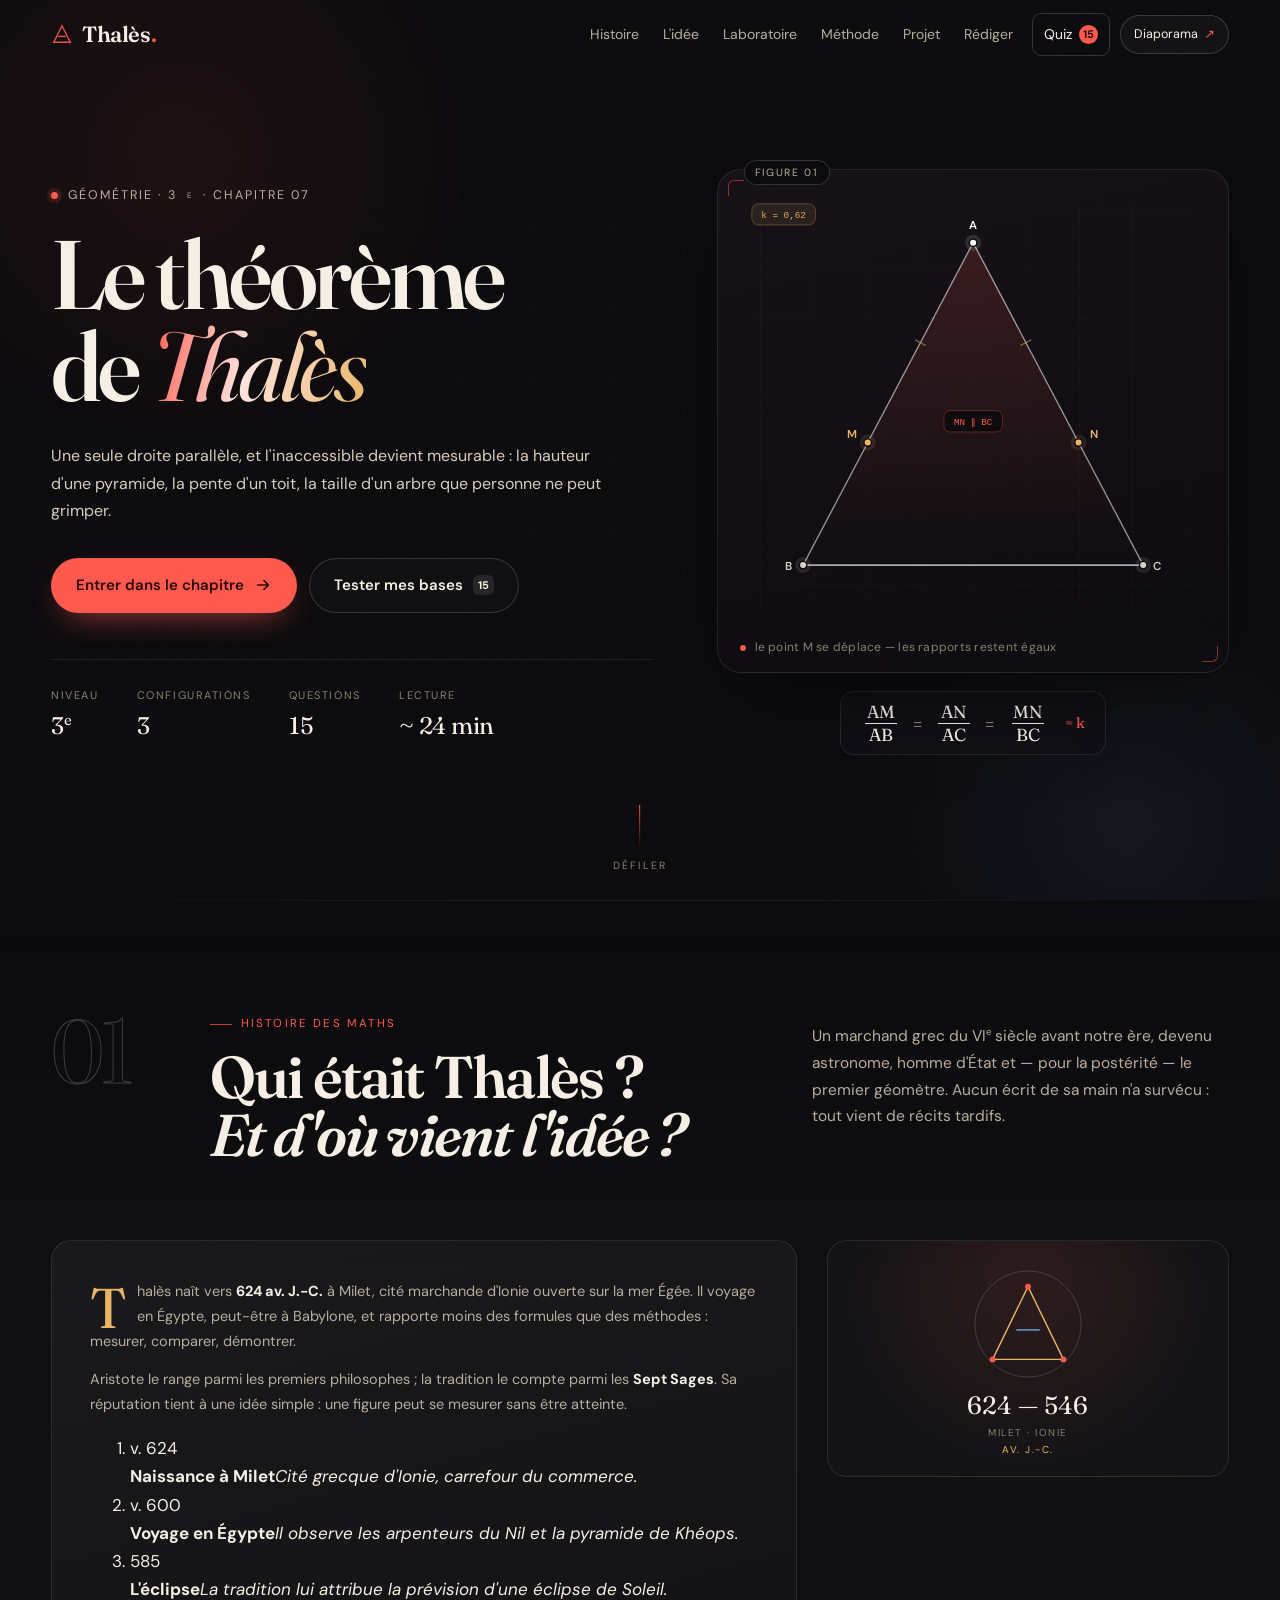
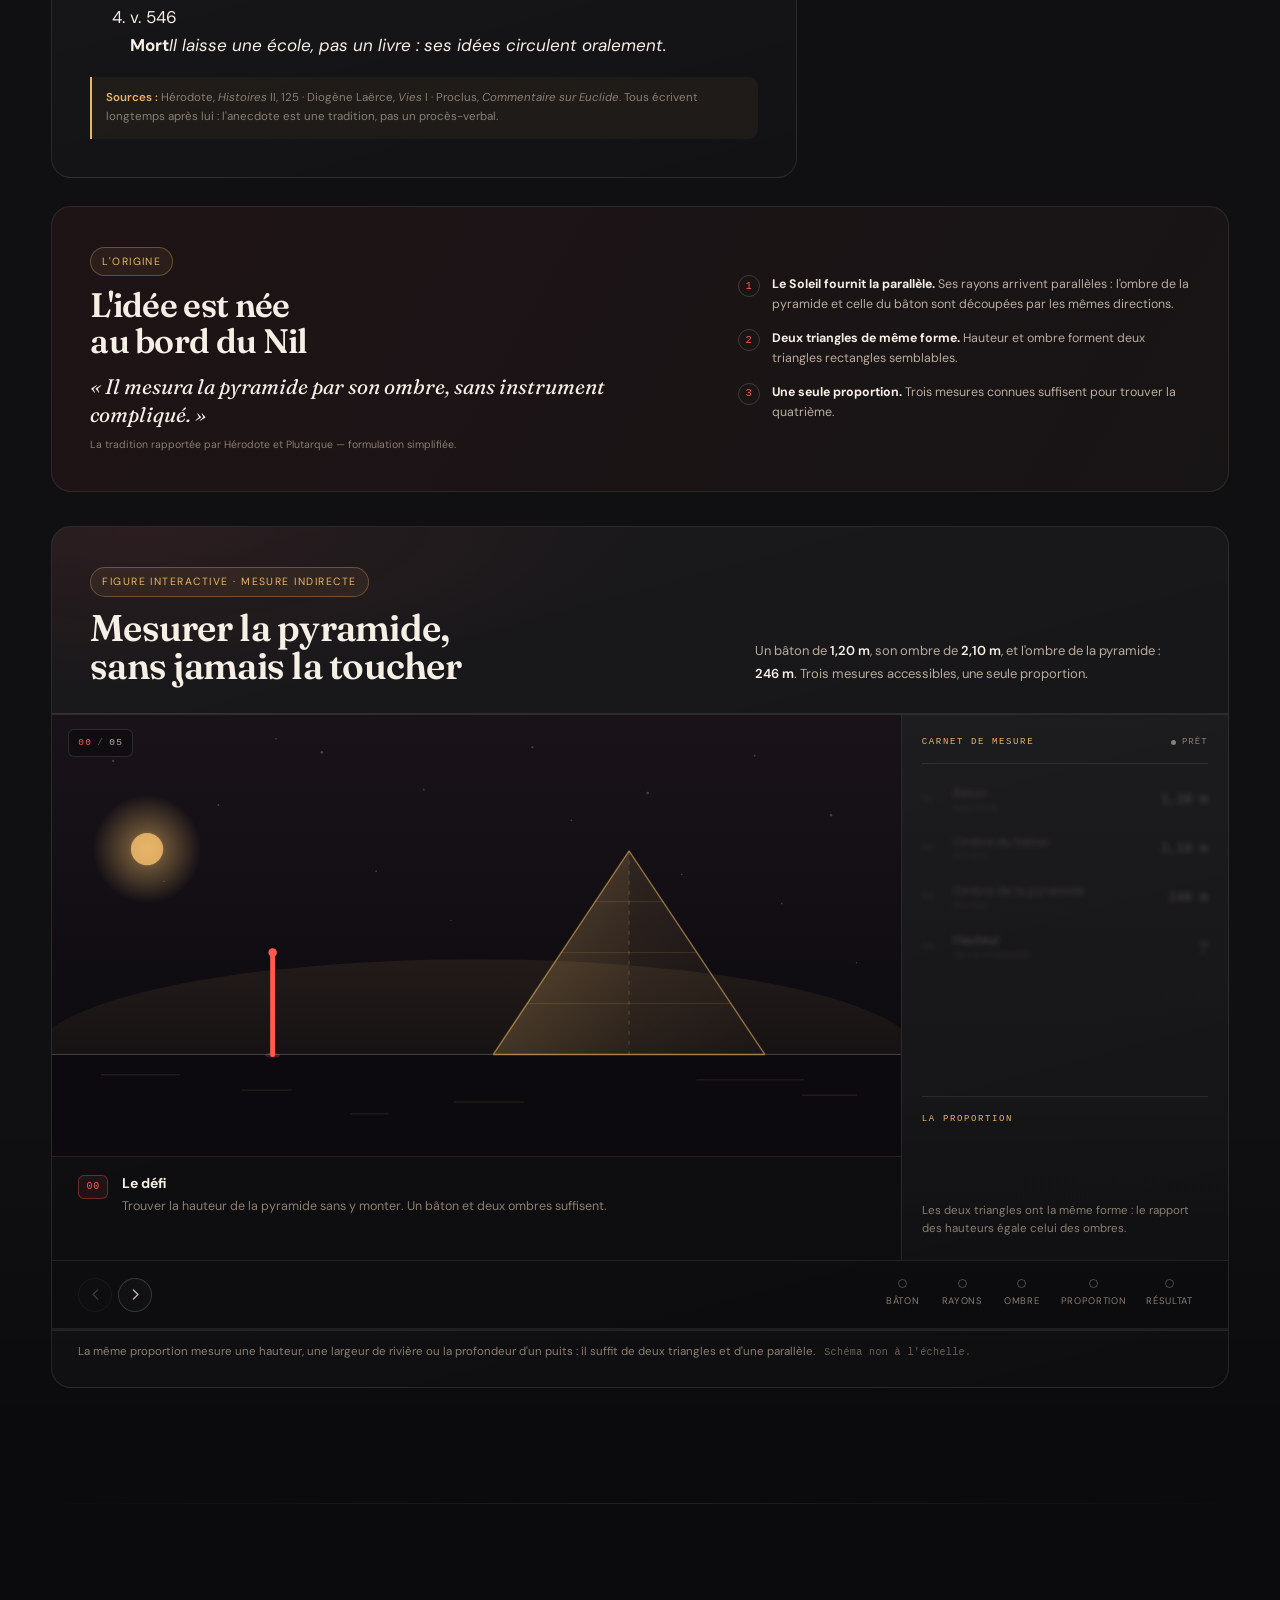
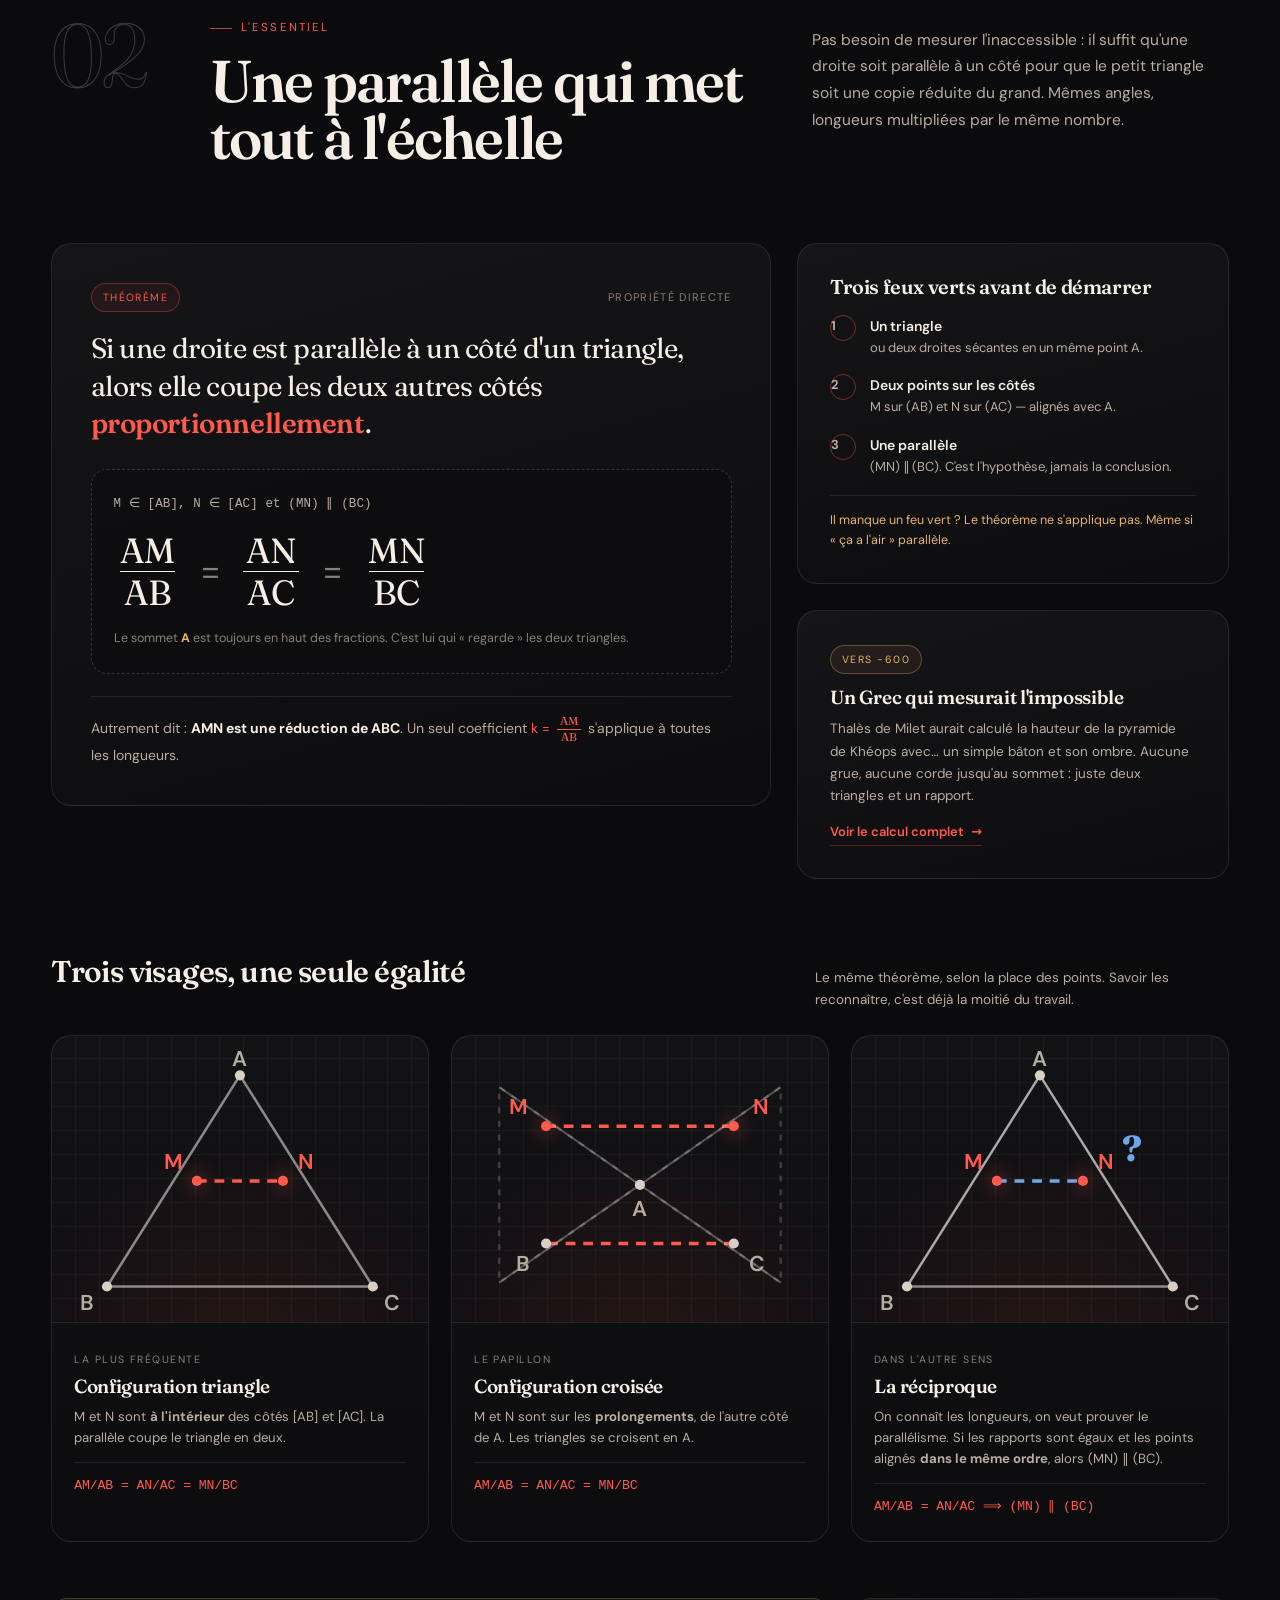
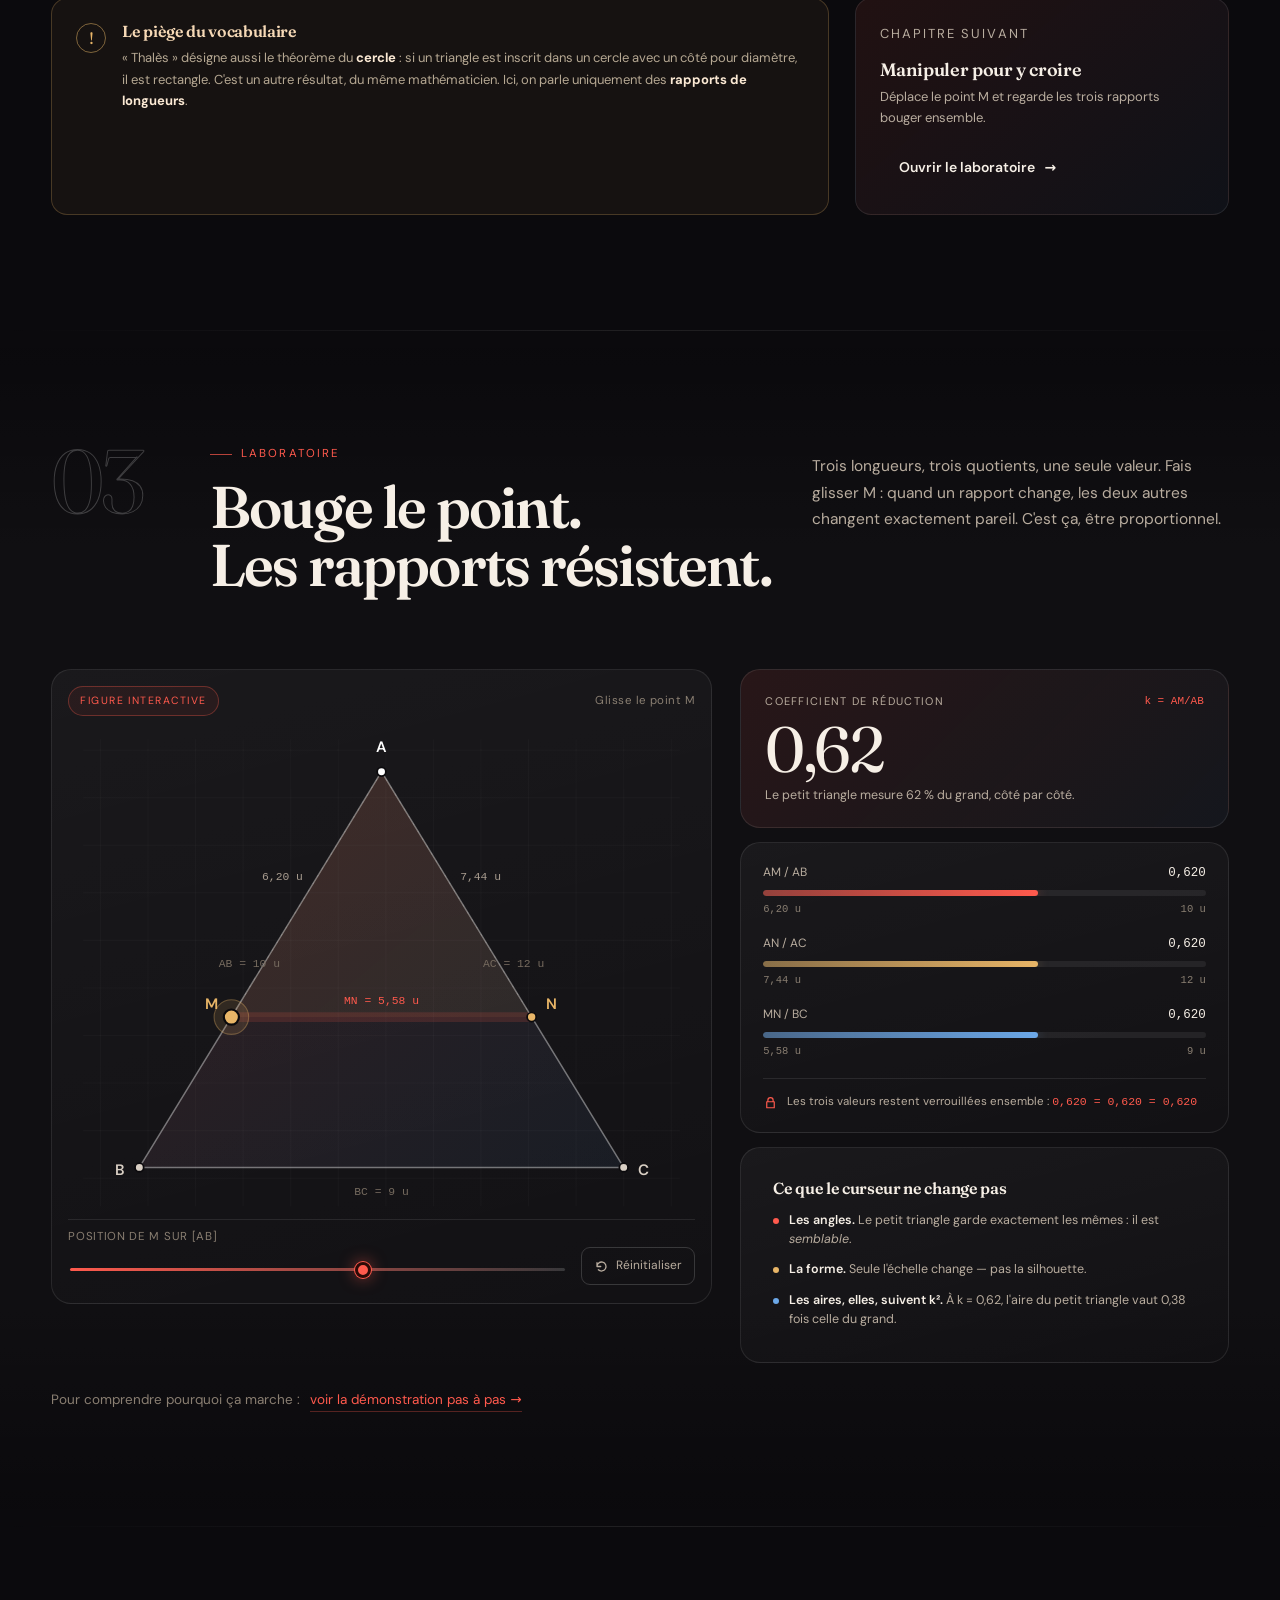
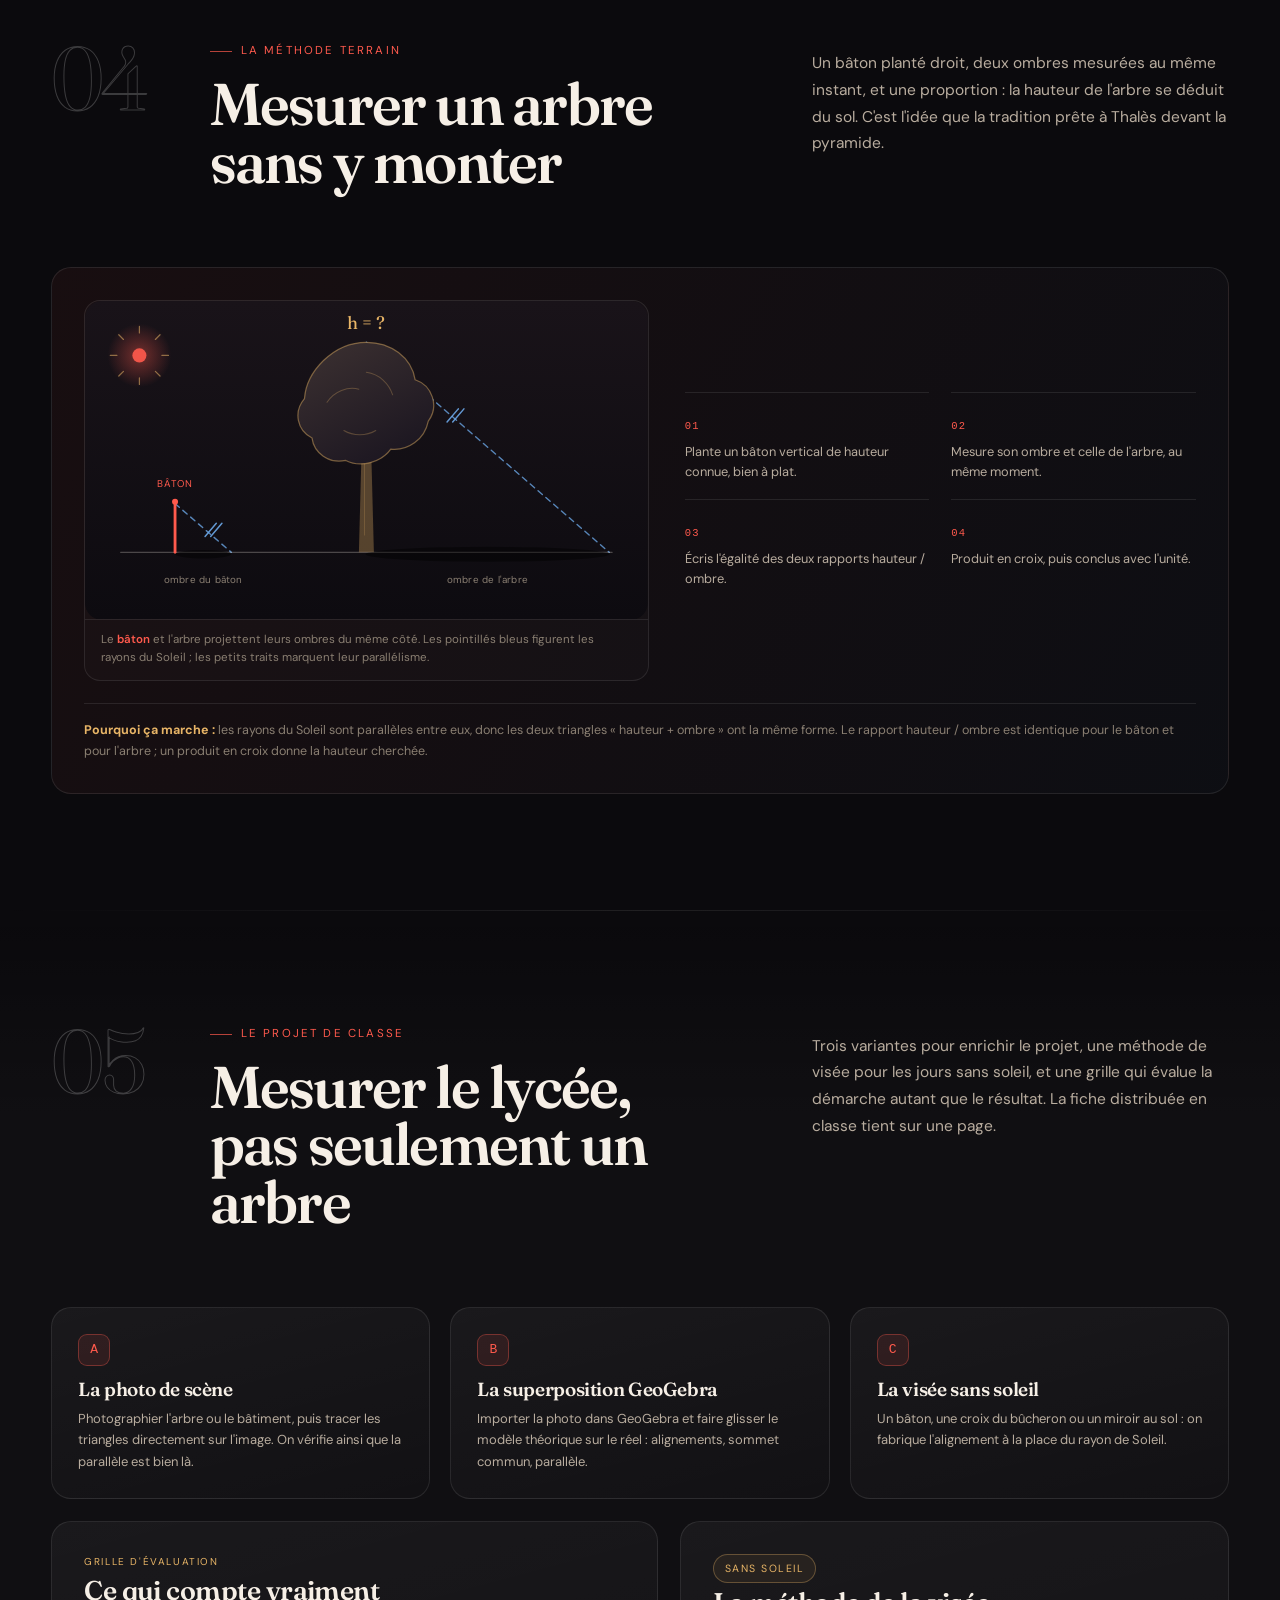
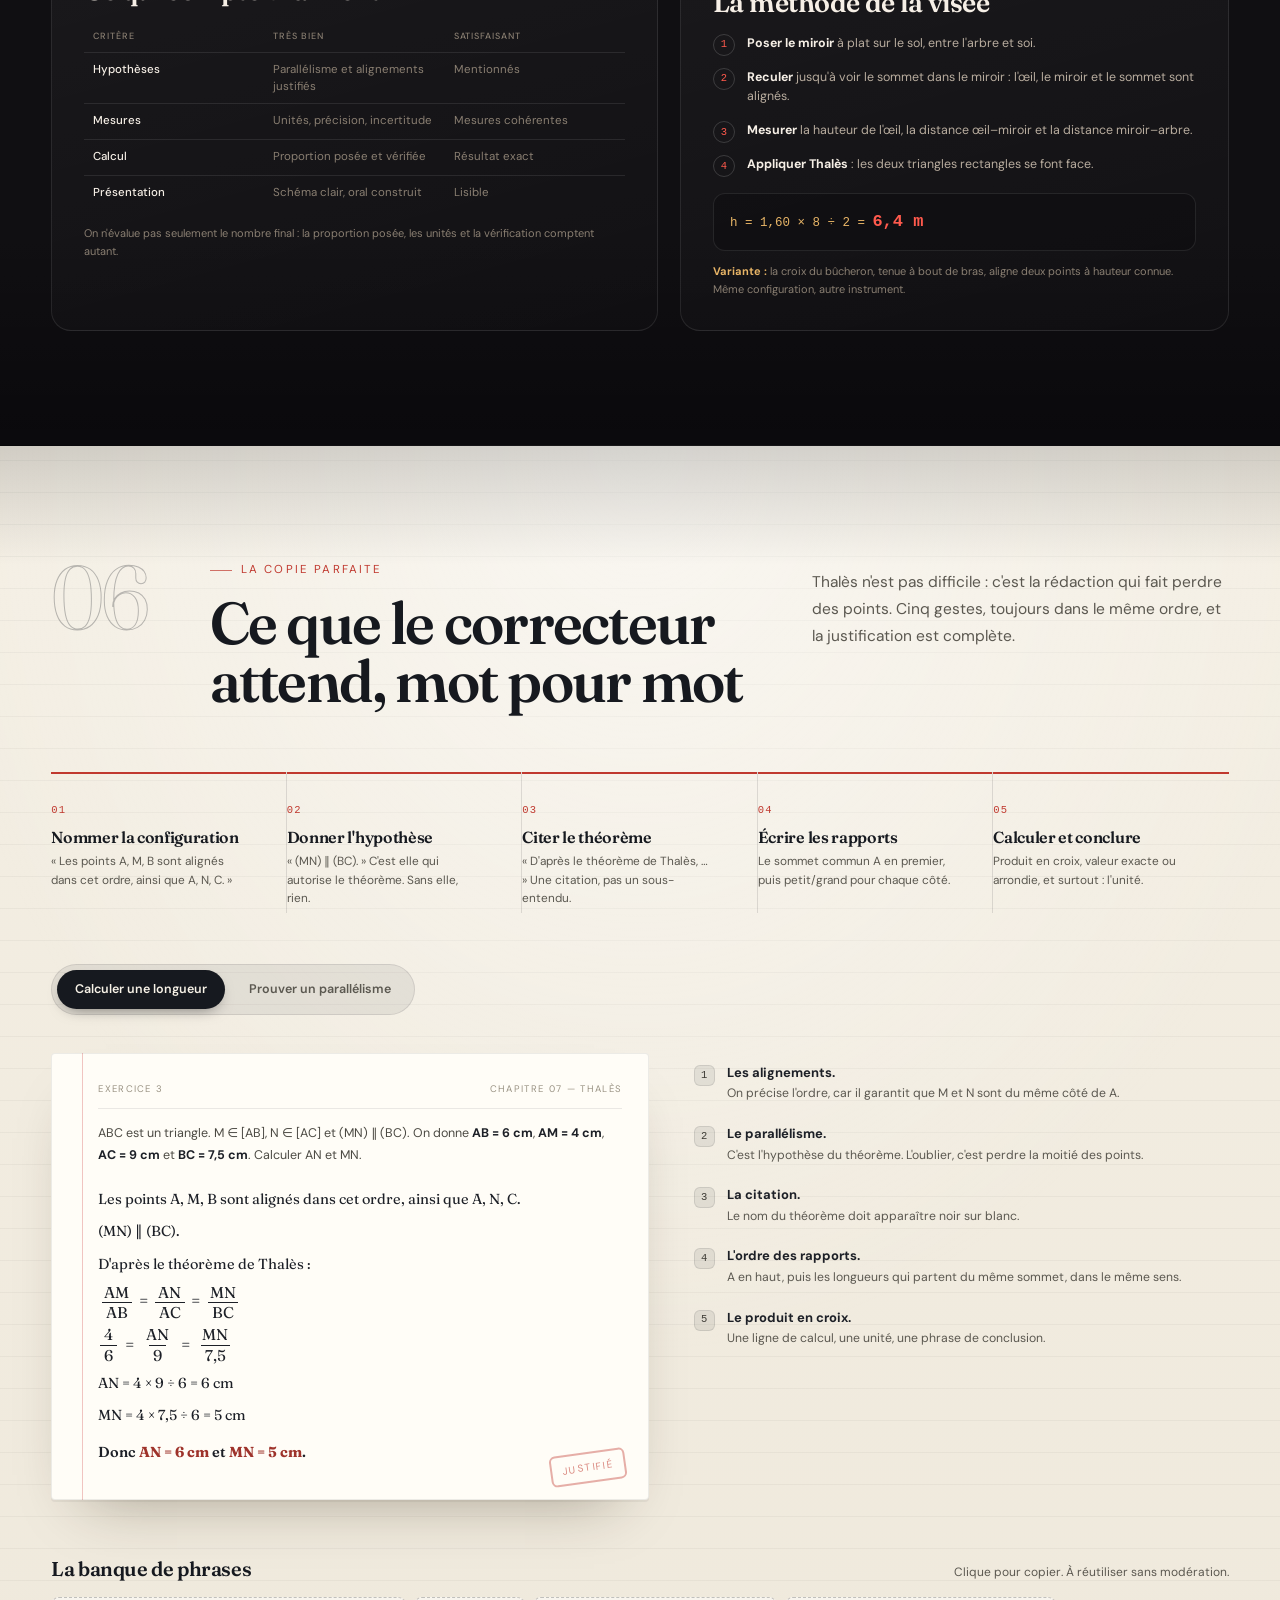
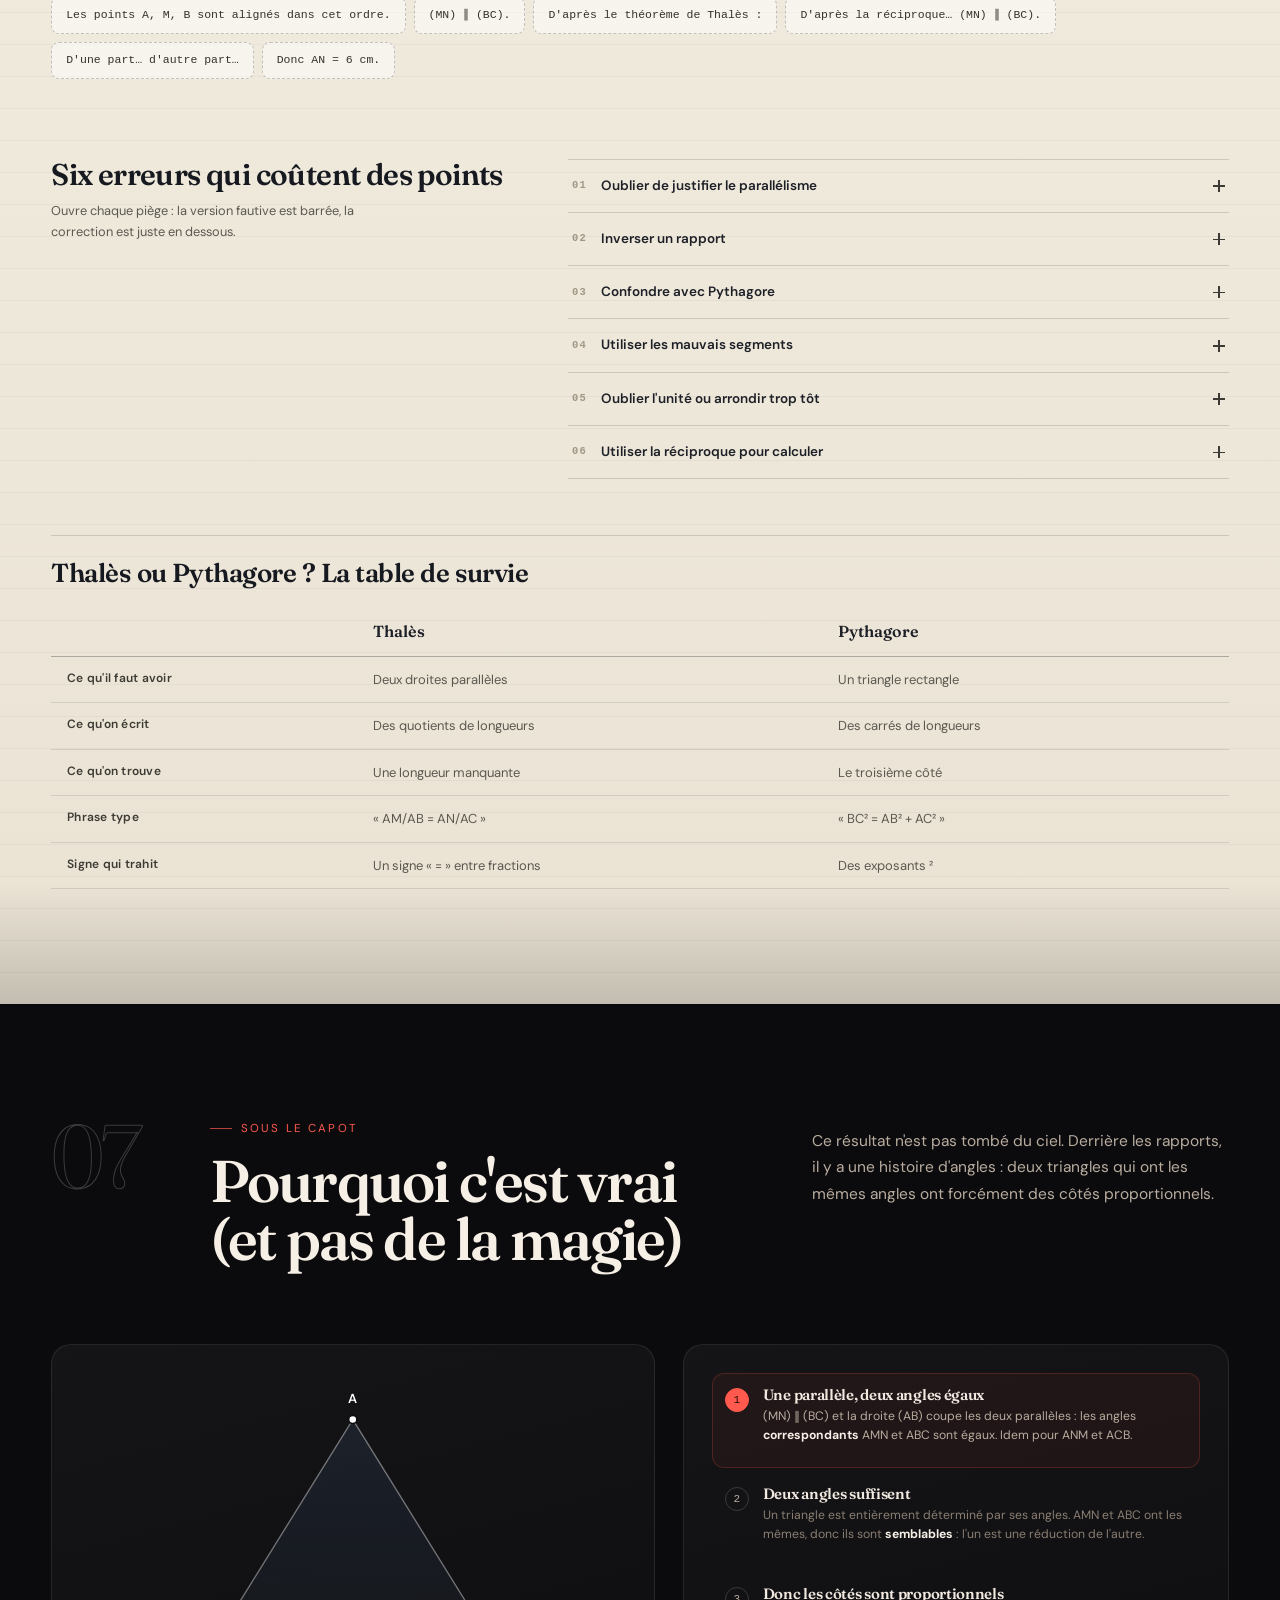
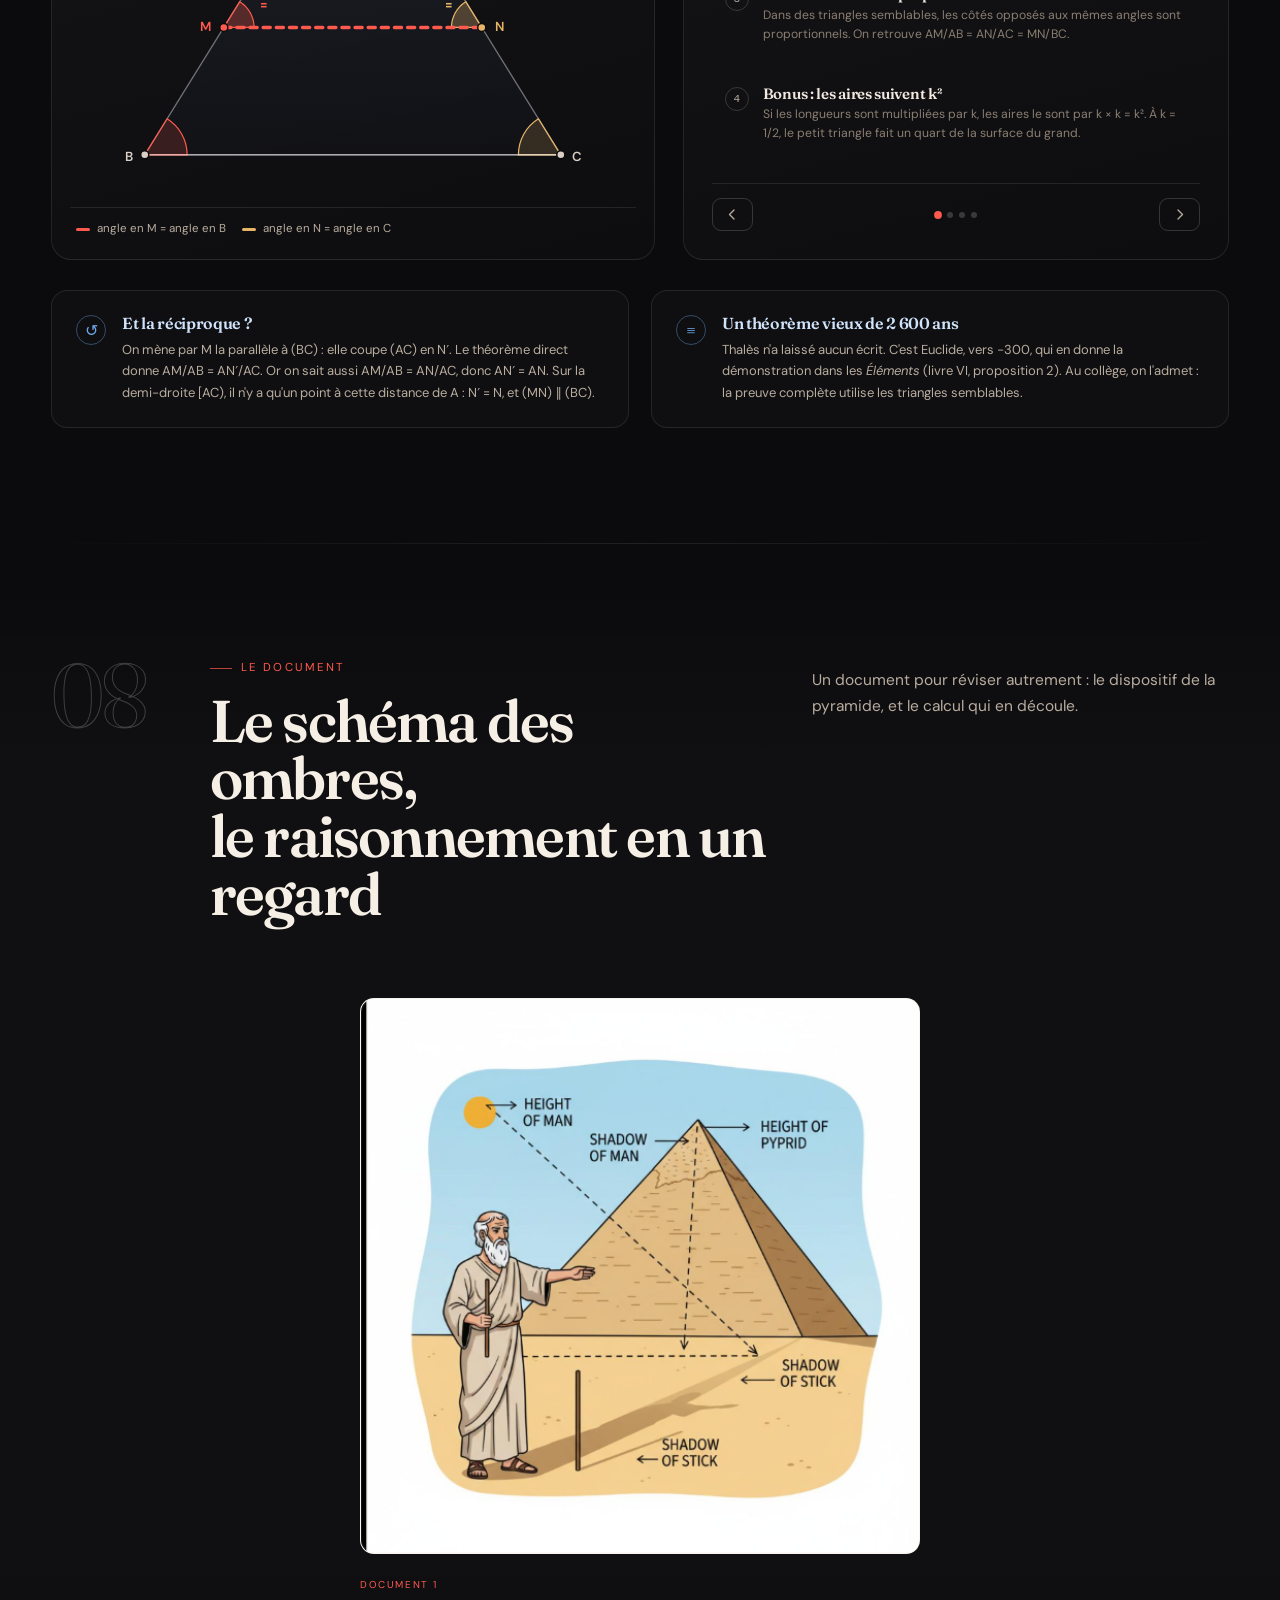
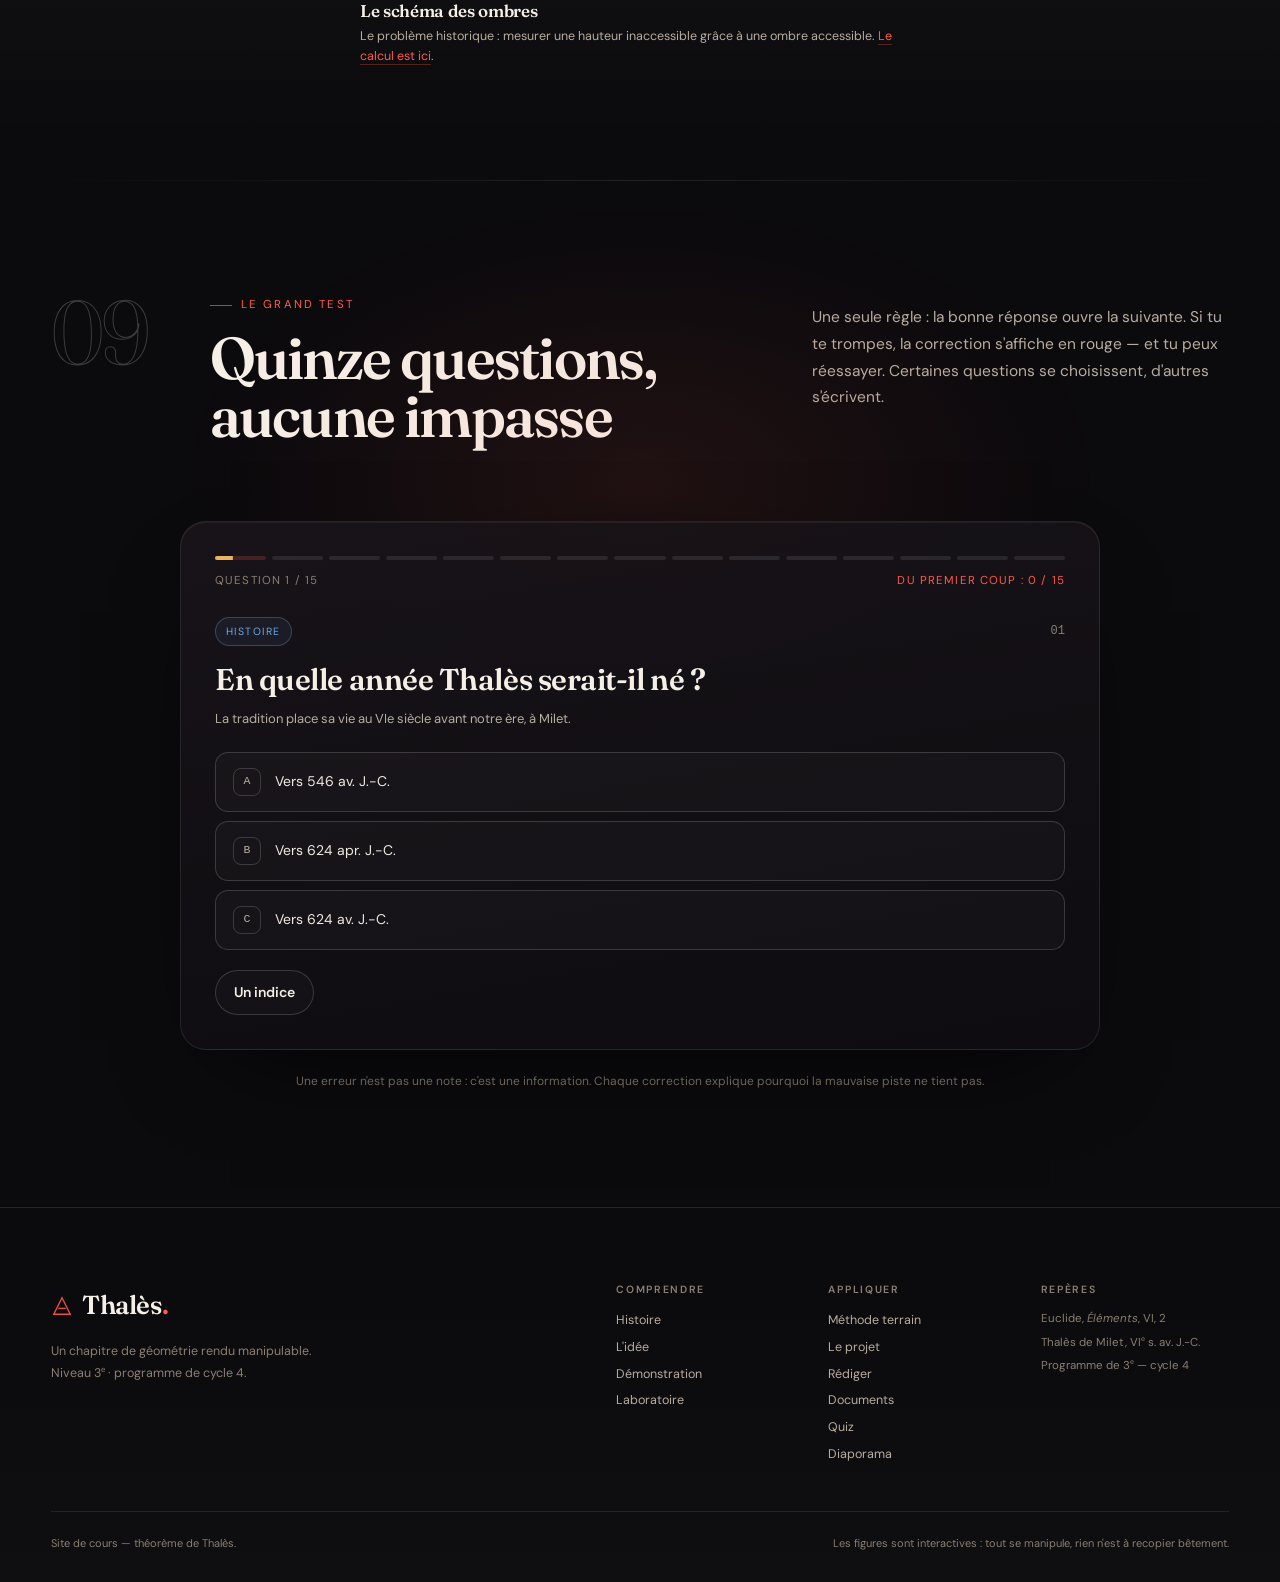
==== index.html @ 1d9f1799 "Cours de Thalès : site statique, figures interactives et quiz" ====
<!DOCTYPE html>
<html lang="fr">
<head>
<meta charset="utf-8">
<meta name="viewport" content="width=device-width, initial-scale=1">
<title>Le théorème de Thalès — une parallèle qui mesure le monde</title>
<meta name="description" content="Un cours interactif de 3e sur le théorème de Thalès : l'histoire de Thalès et du Nil, la configuration triangle, le papillon, la réciproque, un laboratoire manipulable, une méthode de terrain, un projet de classe, la rédaction type et un quiz de 15 questions.">
<meta name="theme-color" content="#0b0a0d">
<meta property="og:title" content="Le théorème de Thalès — une parallèle qui mesure le monde">
<meta property="og:description" content="Cours interactif de 3e : l'histoire, la démonstration, le laboratoire, le projet de classe et un quiz de 15 questions.">
<meta property="og:type" content="website">
<link rel="icon" href="data:image/svg+xml,%3Csvg xmlns='http://www.w3.org/2000/svg' viewBox='0 0 64 64'%3E%3Crect width='64' height='64' rx='14' fill='%23070b16'/%3E%3Cpath d='M32 12 12 52h40z' fill='none' stroke='%237ce3cf' stroke-width='3'/%3E%3Cpath d='M25 32h14' stroke='%23f6b26b' stroke-width='3'/%3E%3C/svg%3E">
<link rel="stylesheet" href="assets/fonts/fonts.css">
<link rel="stylesheet" href="assets/css/style.css">
</head>
<body>

<a class="skip-link" href="#contenu">Aller au contenu</a>
<div class="paper-grain" aria-hidden="true"></div>

<header class="topbar" id="topbar">
  <a class="brand" href="#haut" aria-label="Retour en haut">
    <svg viewBox="0 0 32 32" aria-hidden="true" class="brand-mark">
      <path d="M16 4 4 28h24z" fill="none" stroke="currentColor" stroke-width="2"/>
      <path d="M10.5 19.5h11" stroke="currentColor" stroke-width="2"/>
    </svg>
    <span>Thalès<em>.</em></span>
  </a>

  <nav class="nav" id="nav" aria-label="Sommaire du chapitre">
    <a href="#histoire">Histoire</a>
    <a href="#idee">L'idée</a>
    <a href="#laboratoire">Laboratoire</a>
    <a href="#methode">Méthode</a>
    <a href="#projet">Projet</a>
    <a href="#rediger">Rédiger</a>
    <a href="#quiz" class="nav-quiz">Quiz <span>15</span></a>
    <a href="slides.html" class="nav-deck">Diaporama <span aria-hidden="true">↗</span></a>
  </nav>

  <button class="nav-toggle" id="nav-toggle" aria-expanded="false" aria-controls="nav" aria-label="Ouvrir le sommaire">
    <span></span><span></span>
  </button>
</header>

<main id="contenu">

  <!-- ================= HERO ================= -->
  <section class="hero" id="haut">
    <div class="hero-bg" aria-hidden="true">
      <div class="hero-orb hero-orb--1"></div>
      <div class="hero-orb hero-orb--2"></div>
      <div class="hero-grid"></div>
    </div>

    <div class="hero-inner">
      <div class="hero-copy">
        <p class="eyebrow">
          <span class="eyebrow-dot"></span> Géométrie · 3<sup>e</sup> · Chapitre 07
        </p>

        <h1 class="hero-title">
          <span class="line"><span>Le théorème</span></span>
          <span class="line"><span>de <em>Thalès</em></span></span>
        </h1>

        <p class="hero-lede">
          Une seule droite parallèle, et l'inaccessible devient mesurable :
          la hauteur d'une pyramide, la pente d'un toit, la taille d'un arbre
          que personne ne peut grimper.
        </p>

        <div class="hero-actions">
          <a class="btn btn--primary" href="#histoire">
            Entrer dans le chapitre
            <svg viewBox="0 0 20 20" aria-hidden="true"><path d="M4 10h12M11 5l5 5-5 5" fill="none" stroke="currentColor" stroke-width="1.8" stroke-linecap="round" stroke-linejoin="round"/></svg>
          </a>
          <a class="btn btn--ghost" href="#quiz">
            Tester mes bases
            <span class="btn-badge">15</span>
          </a>
        </div>

        <dl class="hero-stats">
          <div><dt>Niveau</dt><dd>3<sup>e</sup></dd></div>
          <div><dt>Configurations</dt><dd>3</dd></div>
          <div><dt>Questions</dt><dd>15</dd></div>
          <div><dt>Lecture</dt><dd>~ 24 min</dd></div>
        </dl>
      </div>

      <div class="hero-visual">
        <div class="figure-frame">
          <span class="figure-tag">Figure 01</span>
          <svg id="hero-svg" viewBox="0 0 540 500" role="img" aria-label="Triangle ABC avec une droite MN parallèle au côté BC, le point M se déplaçant sur le côté AB."></svg>
          <div class="figure-caption">
            <span class="live-dot"></span>
            <span>le point M se déplace — les rapports restent égaux</span>
          </div>
        </div>
        <div class="hero-equation" aria-hidden="true">
          <span class="fraction"><span class="fnum">AM</span><span class="fden">AB</span></span>
          <span class="eq">=</span>
          <span class="fraction"><span class="fnum">AN</span><span class="fden">AC</span></span>
          <span class="eq">=</span>
          <span class="fraction"><span class="fnum">MN</span><span class="fden">BC</span></span>
          <span class="eq-tag">= k</span>
        </div>
      </div>
    </div>

    <a class="scroll-cue" href="#histoire" aria-label="Descendre vers le premier chapitre">
      <span class="scroll-cue-line"></span>
      <span>défiler</span>
    </a>
  </section>

  <!-- ================= 01 HISTOIRE ================= -->
  <section class="section section--tint" id="histoire" data-section>
    <div class="section-head">
      <div class="section-num" aria-hidden="true">01</div>
      <div class="section-head-text">
        <p class="kicker">Histoire des maths</p>
        <h2>Qui était Thalès ?<br><em>Et d'où vient l'idée ?</em></h2>
      </div>
      <p class="section-intro">
        Un marchand grec du VI<sup>e</sup> siècle avant notre ère, devenu astronome,
        homme d'État et — pour la postérité — le premier géomètre. Aucun écrit de
        sa main n'a survécu : tout vient de récits tardifs.
      </p>
    </div>

    <div class="history-layout">
      <article class="history-story card">
        <div class="history-lead">
          <p><span class="history-drop">T</span>halès naît vers <b>624 av. J.-C.</b> à Milet, cité marchande d'Ionie ouverte sur la mer Égée. Il voyage en Égypte, peut-être à Babylone, et rapporte moins des formules que des méthodes : mesurer, comparer, démontrer.</p>
          <p>Aristote le range parmi les premiers philosophes ; la tradition le compte parmi les <b>Sept Sages</b>. Sa réputation tient à une idée simple : une figure peut se mesurer sans être atteinte.</p>
        </div>

        <ol class="timeline">
          <li><span class="timeline-year">v. 624</span><div><b>Naissance à Milet</b><em>Cité grecque d'Ionie, carrefour du commerce.</em></div></li>
          <li><span class="timeline-year">v. 600</span><div><b>Voyage en Égypte</b><em>Il observe les arpenteurs du Nil et la pyramide de Khéops.</em></div></li>
          <li><span class="timeline-year">585</span><div><b>L'éclipse</b><em>La tradition lui attribue la prévision d'une éclipse de Soleil.</em></div></li>
          <li><span class="timeline-year">v. 546</span><div><b>Mort</b><em>Il laisse une école, pas un livre : ses idées circulent oralement.</em></div></li>
        </ol>

        <p class="source-note"><b>Sources :</b> Hérodote, <i>Histoires</i> II, 125 · Diogène Laërce, <i>Vies</i> I · Proclus, <i>Commentaire sur Euclide</i>. Tous écrivent longtemps après lui : l'anecdote est une tradition, pas un procès-verbal.</p>
      </article>

      <aside class="history-side">
        <div class="history-portrait">
          <svg viewBox="0 0 120 120" aria-hidden="true">
            <circle cx="60" cy="60" r="54" class="portrait-ring"/>
            <path d="M60 22 24 96h72z" class="portrait-tri"/>
            <path d="M48 66h24" class="portrait-par"/>
            <circle cx="60" cy="22" r="3" class="portrait-pt"/>
            <circle cx="24" cy="96" r="3" class="portrait-pt"/>
            <circle cx="96" cy="96" r="3" class="portrait-pt"/>
          </svg>
          <p class="portrait-years">624 — 546</p>
          <p class="portrait-place">Milet · Ionie<br><span>av. J.-C.</span></p>
        </div>
      </aside>
    </div>

    <div class="origin-band card">
      <div class="origin-copy">
        <span class="chip chip--amber">L'origine</span>
        <h3>L'idée est née<br>au bord du Nil</h3>
        <blockquote>« Il mesura la pyramide par son ombre, sans instrument compliqué. »</blockquote>
        <p class="origin-source">La tradition rapportée par Hérodote et Plutarque — formulation simplifiée.</p>
      </div>
      <ol class="steps origin-steps">
        <li><b>Le Soleil fournit la parallèle.</b> Ses rayons arrivent parallèles : l'ombre de la pyramide et celle du bâton sont découpées par les mêmes directions.</li>
        <li><b>Deux triangles de même forme.</b> Hauteur et ombre forment deux triangles rectangles semblables.</li>
        <li><b>Une seule proportion.</b> Trois mesures connues suffisent pour trouver la quatrième.</li>
      </ol>
    </div>

    <!-- Figure interactive : mesurer la pyramide -->
    <div class="measure-sim card" id="mesure" data-step="0" aria-labelledby="sim-title-static">
      <div class="sim-head">
        <div class="sim-head-title">
          <span class="chip chip--amber">Figure interactive · mesure indirecte</span>
          <h3 id="sim-title-static">Mesurer la pyramide,<br>sans jamais la toucher</h3>
        </div>
        <p class="sim-lead">
          Un bâton de <b>1,20 m</b>, son ombre de <b>2,10 m</b>, et l'ombre de la pyramide :
          <b>246 m</b>. Trois mesures accessibles, une seule proportion.
        </p>
      </div>

      <div class="sim-body">
        <div class="sim-stage-col">
          <div class="sim-stage" id="sim-stage">
            <div class="sim-badge" aria-hidden="true"><span id="sim-badge-step">00</span><span class="sim-badge-sep">/</span><span>05</span></div>

            <svg viewBox="0 0 1000 520" role="img" aria-labelledby="sim-svg-title sim-svg-desc">
              <title id="sim-svg-title">Mesurer la hauteur de la pyramide avec un bâton et son ombre</title>
              <desc id="sim-svg-desc">Un bâton de 1,20 mètre projette une ombre de 2,10 mètres. La pyramide projette une ombre de 246 mètres. Les rayons du Soleil sont parallèles : les deux triangles sont semblables et la hauteur de la pyramide vaut environ 140,6 mètres.</desc>
              <defs>
                <linearGradient id="sim-sky" x1="0" y1="0" x2="0" y2="1">
                  <stop offset="0" stop-color="#191319"/>
                  <stop offset=".58" stop-color="#100d12"/>
                  <stop offset="1" stop-color="#0b0a0d"/>
                </linearGradient>
                <radialGradient id="sim-sun-glow" cx=".5" cy=".5" r=".5">
                  <stop offset="0" stop-color="#ffe4b8" stop-opacity=".85"/>
                  <stop offset=".34" stop-color="#e8b567" stop-opacity=".38"/>
                  <stop offset="1" stop-color="#e8b567" stop-opacity="0"/>
                </radialGradient>
                <linearGradient id="sim-face-light" x1="0" y1="0" x2="1" y2="1">
                  <stop offset="0" stop-color="#e8b567" stop-opacity=".34"/>
                  <stop offset="1" stop-color="#e8b567" stop-opacity=".09"/>
                </linearGradient>
                <linearGradient id="sim-face-dark" x1="0" y1="0" x2="1" y2="1">
                  <stop offset="0" stop-color="#e8b567" stop-opacity=".13"/>
                  <stop offset="1" stop-color="#e8b567" stop-opacity=".02"/>
                </linearGradient>
                <linearGradient id="sim-ground-glow" x1="0" y1="0" x2="0" y2="1">
                  <stop offset="0" stop-color="#e8b567" stop-opacity=".16"/>
                  <stop offset="1" stop-color="#e8b567" stop-opacity="0"/>
                </linearGradient>
                <linearGradient id="sim-shadow-grad" x1="0" y1="0" x2="1" y2="0">
                  <stop offset="0" stop-color="#e8b567" stop-opacity=".26"/>
                  <stop offset="1" stop-color="#e8b567" stop-opacity=".03"/>
                </linearGradient>
                <filter id="sim-soft" x="-20%" y="-60%" width="140%" height="220%">
                  <feGaussianBlur stdDeviation="4"/>
                </filter>
                <symbol id="sim-spark-shape" viewBox="-8 -8 16 16">
                  <path d="M0-7.2 1.6-1.6 7.2 0 1.6 1.6 0 7.2-1.6 1.6-7.2 0-1.6-1.6Z"/>
                </symbol>
              </defs>

              <rect width="1000" height="520" fill="url(#sim-sky)"/>
              <g class="sim-stars" aria-hidden="true">
                <circle cx="72" cy="54" r="1.4"/><circle cx="196" cy="106" r="1.1"/>
                <circle cx="318" cy="44" r="1.6"/><circle cx="438" cy="88" r="1.1"/>
                <circle cx="566" cy="38" r="1.3"/><circle cx="702" cy="92" r="1.5"/>
                <circle cx="828" cy="48" r="1.1"/><circle cx="918" cy="118" r="1.4"/>
                <circle cx="264" cy="28" r="1"/><circle cx="612" cy="124" r="1"/>
                <circle cx="132" cy="196" r=".9"/><circle cx="382" cy="184" r="1"/>
                <circle cx="742" cy="188" r=".9"/><circle cx="860" cy="222" r="1"/>
                <circle cx="470" cy="242" r=".8"/><circle cx="948" cy="292" r=".9"/>
              </g>

              <g class="sim-sparkles" aria-hidden="true">
                <use href="#sim-spark-shape" x="144" y="60" width="13" height="13" class="sim-spark" style="--d:-.2s"/>
                <use href="#sim-spark-shape" x="292" y="128" width="9" height="9" class="sim-spark" style="--d:-2.1s"/>
                <use href="#sim-spark-shape" x="412" y="52" width="11" height="11" class="sim-spark" style="--d:-3.4s"/>
                <use href="#sim-spark-shape" x="536" y="150" width="8" height="8" class="sim-spark" style="--d:-1.3s"/>
                <use href="#sim-spark-shape" x="656" y="66" width="12" height="12" class="sim-spark" style="--d:-4.2s"/>
                <use href="#sim-spark-shape" x="786" y="132" width="9" height="9" class="sim-spark" style="--d:-2.8s"/>
                <use href="#sim-spark-shape" x="900" y="70" width="10" height="10" class="sim-spark" style="--d:-.9s"/>
                <use href="#sim-spark-shape" x="214" y="322" width="7" height="7" class="sim-spark" style="--d:-3.9s"/>
                <use href="#sim-spark-shape" x="906" y="344" width="8" height="8" class="sim-spark" style="--d:-1.7s"/>
                <use href="#sim-spark-shape" x="54" y="268" width="7" height="7" class="sim-spark" style="--d:-2.5s"/>
              </g>

              <ellipse cx="500" cy="400" rx="520" ry="112" fill="url(#sim-ground-glow)" opacity=".5"/>
              <rect y="400" width="1000" height="120" fill="#0c0a0e"/>
              <path d="M0 400H1000" class="sim-ground-line"/>
              <g class="sim-ground-tex" aria-hidden="true">
                <path d="M58 424h92M224 442h58M474 456h82M760 430h126M884 448h64M352 470h44"/>
              </g>

              <g class="sim-sun" aria-hidden="true">
                <circle cx="112" cy="158" r="64" fill="url(#sim-sun-glow)"/>
                <circle cx="112" cy="158" r="19" class="sim-sun-core"/>
              </g>

              <g class="sim-rays sim-reveal" data-from="2" aria-hidden="true">
                <path d="M112 160 408 400" class="sim-ray-glow"/>
                <path d="M482 0 976 400" class="sim-ray-glow"/>
                <path d="M352 0 846 400" class="sim-ray-glow"/>
                <path d="M112 160 408 400" class="sim-ray" pathLength="100"/>
                <path d="M482 0 976 400" class="sim-ray" pathLength="100"/>
                <path d="M352 0 846 400" class="sim-ray" pathLength="100"/>
              </g>

              <g class="sim-pyramid">
                <path class="sim-shadow sim-shadow--pyramid" data-from="3" d="M520 400 840 400 976 411Z" filter="url(#sim-soft)"/>
                <path class="sim-pyramid-face--light" d="M680 160 520 400 680 400Z"/>
                <path class="sim-pyramid-face--dark" d="M680 160 680 400 840 400Z"/>
                <g class="sim-pyramid-stone" aria-hidden="true">
                  <path d="M640 220H680M600 280H680M560 340H680"/>
                  <path d="M680 220H720M680 280H760M680 340H800"/>
                </g>
                <path class="sim-pyramid-outline" d="M680 160 520 400M680 160 840 400M520 400H840"/>
                <path class="sim-pyramid-edge" d="M680 160V400"/>
              </g>

              <g class="sim-stick">
                <path class="sim-shadow sim-shadow--stick" data-from="1" d="M260 400 408 400 408 406 260 403Z" filter="url(#sim-soft)"/>
                <ellipse cx="260" cy="401" rx="9" ry="3" class="sim-stick-base"/>
                <path d="M260 400V280" class="sim-stick-body"/>
                <circle cx="260" cy="280" r="5" class="sim-stick-top"/>
              </g>

              <g class="sim-dims sim-reveal" data-from="1" aria-hidden="true">
                <path d="M224 280V400M218 280h12M218 400h12" class="sim-dim"/>
                <path d="M260 430H408M260 424v12M408 424v12" class="sim-dim sim-dim--accent"/>
              </g>

              <g class="sim-dims sim-reveal" data-from="3" aria-hidden="true">
                <path d="M680 430H976M680 424v12M976 424v12" class="sim-dim sim-dim--steel"/>
                <path d="M486 160V400M480 160h12M480 400h12" class="sim-dim sim-dim--steel"/>
                <path d="M680 160H486M520 400H486" class="sim-dim sim-dim--faint"/>
              </g>

              <g class="sim-triangles sim-reveal" data-from="4" aria-hidden="true">
                <path d="M260 280 260 400 408 400Z" class="sim-tri" pathLength="100"/>
                <path d="M680 160 680 400 976 400Z" class="sim-tri sim-tri--steel" pathLength="100"/>
                <path d="M260 388H273V400" class="sim-angle"/>
                <path d="M680 388H693V400" class="sim-angle"/>
                <path d="M378 400A30 30 0 0 1 385 381" class="sim-angle sim-angle--accent"/>
                <path d="M946 400A30 30 0 0 1 953 381" class="sim-angle sim-angle--steel"/>
              </g>

              <g class="sim-labels">
                <g class="sim-reveal" data-from="1">
                  <text x="214" y="346" text-anchor="end" class="sim-note sim-note--accent">1,20 m</text>
                  <text x="334" y="454" text-anchor="middle" class="sim-note sim-note--accent">2,10 m</text>
                </g>
                <g class="sim-reveal" data-from="2">
                  <text x="876" y="44" text-anchor="end" class="sim-note sim-note--ray">rayons du Soleil ∥</text>
                </g>
                <g class="sim-reveal" data-from="3">
                  <text x="828" y="454" text-anchor="middle" class="sim-note sim-note--steel">246 m</text>
                  <text id="sim-h-label" x="486" y="286" text-anchor="middle" class="sim-note sim-note--h">h = ?</text>
                </g>
              </g>

              <circle class="sim-apex sim-reveal" data-from="5" cx="680" cy="160" r="5.5"/>
            </svg>
          </div>

          <div class="sim-caption" aria-live="polite" aria-atomic="true">
            <span class="sim-step-no" id="sim-stepno">00</span>
            <div class="sim-caption-text">
              <b id="sim-caption-title">Le défi</b>
              <p id="sim-caption-text">Trouver la hauteur de la pyramide sans y monter. Un bâton et deux ombres suffisent.</p>
            </div>
          </div>
        </div>

        <aside class="sim-panel" aria-label="Carnet de mesure">
          <div class="sim-panel-head">
            <span class="sim-panel-kicker">Carnet de mesure</span>
            <span class="sim-live" id="sim-live">prêt</span>
          </div>

          <ul class="sim-rows">
            <li class="sim-row sim-ghost" data-from="1">
              <span class="sim-row-idx">01</span>
              <span class="sim-row-label">Bâton <em>hauteur</em></span>
              <span class="sim-row-val">1,20 m</span>
            </li>
            <li class="sim-row sim-ghost" data-from="1">
              <span class="sim-row-idx">02</span>
              <span class="sim-row-label">Ombre du bâton <em>au sol</em></span>
              <span class="sim-row-val">2,10 m</span>
            </li>
            <li class="sim-row sim-ghost" data-from="3">
              <span class="sim-row-idx">03</span>
              <span class="sim-row-label">Ombre de la pyramide <em>au sol</em></span>
              <span class="sim-row-val">246 m</span>
            </li>
            <li class="sim-row sim-row--result sim-ghost" data-from="3">
              <span class="sim-row-idx">04</span>
              <span class="sim-row-label">Hauteur <em>de la pyramide</em></span>
              <span class="sim-val-swap">
                <span class="sim-row-val sim-row-q">?</span>
                <span class="sim-row-val sim-row-val--result sim-reveal" data-from="5">140,6 m</span>
              </span>
            </li>
          </ul>

          <div class="sim-eq" id="sim-eq">
            <span class="sim-eq-kicker">La proportion</span>
            <div class="sim-eq-line sim-reveal" data-from="4">h / 246 = 1,20 / 2,10</div>
            <div class="sim-eq-result sim-reveal" data-from="5">h ≈ <b>140,6 m</b></div>
            <p class="sim-eq-hint" id="sim-eq-hint">Les deux triangles ont la même forme : le rapport des hauteurs égale celui des ombres.</p>
          </div>
        </aside>
      </div>

      <div class="sim-controls">
        <div class="sim-transport">
          <button class="sim-nav" id="sim-prev" type="button" aria-label="Étape précédente" disabled>
            <svg viewBox="0 0 16 16" aria-hidden="true"><path d="M10.2 3.2 5.4 8l4.8 4.8" fill="none" stroke="currentColor" stroke-width="1.6" stroke-linecap="round" stroke-linejoin="round"/></svg>
          </button>
          <button class="sim-nav" id="sim-next" type="button" aria-label="Étape suivante">
            <svg viewBox="0 0 16 16" aria-hidden="true"><path d="M5.8 3.2 10.6 8l-4.8 4.8" fill="none" stroke="currentColor" stroke-width="1.6" stroke-linecap="round" stroke-linejoin="round"/></svg>
          </button>
        </div>

        <div class="sim-timeline" id="sim-dots" role="group" aria-label="Étapes de la démonstration">
          <button class="sim-dot" type="button" data-step="1" aria-label="Étape 1 : le bâton et son ombre">
            <span class="sim-dot-pip" aria-hidden="true"></span><span class="sim-dot-label">Bâton</span>
          </button>
          <button class="sim-dot" type="button" data-step="2" aria-label="Étape 2 : les rayons parallèles">
            <span class="sim-dot-pip" aria-hidden="true"></span><span class="sim-dot-label">Rayons</span>
          </button>
          <button class="sim-dot" type="button" data-step="3" aria-label="Étape 3 : l'ombre de la pyramide">
            <span class="sim-dot-pip" aria-hidden="true"></span><span class="sim-dot-label">Ombre</span>
          </button>
          <button class="sim-dot" type="button" data-step="4" aria-label="Étape 4 : la proportion">
            <span class="sim-dot-pip" aria-hidden="true"></span><span class="sim-dot-label">Proportion</span>
          </button>
          <button class="sim-dot" type="button" data-step="5" aria-label="Étape 5 : le résultat">
            <span class="sim-dot-pip" aria-hidden="true"></span><span class="sim-dot-label">Résultat</span>
          </button>
        </div>
      </div>

      <div class="sim-progress" aria-hidden="true"><span id="sim-progress-bar"></span></div>

      <p class="sim-foot">La même proportion mesure une hauteur, une largeur de rivière ou la profondeur d'un puits : il suffit de deux triangles et d'une parallèle. <span class="sim-scale-note">Schéma non à l'échelle.</span></p>
    </div>
  </section>


  <!-- ================= 02 IDÉE ================= -->
  <section class="section" id="idee" data-section>
    <div class="section-head">
      <div class="section-num" aria-hidden="true">02</div>
      <div class="section-head-text">
        <p class="kicker">L'essentiel</p>
        <h2>Une parallèle qui met<br>tout à l'échelle</h2>
      </div>
      <p class="section-intro">
        Pas besoin de mesurer l'inaccessible : il suffit qu'une droite soit
        parallèle à un côté pour que le petit triangle soit une copie réduite
        du grand. Mêmes angles, longueurs multipliées par le même nombre.
      </p>
    </div>

    <div class="idea-grid">
      <article class="card statement-card">
        <div class="card-top">
          <span class="chip chip--mint">Théorème</span>
          <span class="card-index">propriété directe</span>
        </div>
        <p class="statement-lead">
          Si une droite est parallèle à un côté d'un triangle, alors elle coupe
          les deux autres côtés <strong>proportionnellement</strong>.
        </p>
        <div class="formula-block">
          <p class="formula-hyp">
            M ∈ [AB], N ∈ [AC] et (MN) ∥ (BC)
          </p>
          <div class="formula-line">
            <span class="fraction"><span class="fnum">AM</span><span class="fden">AB</span></span>
            <span class="eq">=</span>
            <span class="fraction"><span class="fnum">AN</span><span class="fden">AC</span></span>
            <span class="eq">=</span>
            <span class="fraction"><span class="fnum">MN</span><span class="fden">BC</span></span>
          </div>
          <p class="formula-foot">
            Le sommet <b>A</b> est toujours en haut des fractions. C'est lui qui
            « regarde » les deux triangles.
          </p>
        </div>
        <p class="card-note">
          Autrement dit : <b>AMN est une réduction de ABC</b>. Un seul coefficient
          <span class="k-inline">k = <span class="fraction fraction--sm"><span class="fnum">AM</span><span class="fden">AB</span></span></span>
          s'applique à toutes les longueurs.
        </p>
      </article>

      <div class="side-stack">
        <article class="card check-card">
          <h3>Trois feux verts avant de démarrer</h3>
          <ol class="check-list">
            <li>
              <span class="check-num">1</span>
              <div><b>Un triangle</b><span>ou deux droites sécantes en un même point A.</span></div>
            </li>
            <li>
              <span class="check-num">2</span>
              <div><b>Deux points sur les côtés</b><span>M sur (AB) et N sur (AC) — alignés avec A.</span></div>
            </li>
            <li>
              <span class="check-num">3</span>
              <div><b>Une parallèle</b><span>(MN) ∥ (BC). C'est l'hypothèse, jamais la conclusion.</span></div>
            </li>
          </ol>
          <p class="check-warning">
            Il manque un feu vert ? Le théorème ne s'applique pas. Même si « ça
            a l'air » parallèle.
          </p>
        </article>

        <article class="card history-card">
          <span class="chip chip--amber">Vers −600</span>
          <h3>Un Grec qui mesurait l'impossible</h3>
          <p>
            Thalès de Milet aurait calculé la hauteur de la pyramide de Khéops
            avec… un simple bâton et son ombre. Aucune grue, aucune corde jusqu'au
            sommet : juste deux triangles et un rapport.
          </p>
          <a class="text-link" href="#mesure">Voir le calcul complet <span aria-hidden="true">→</span></a>
        </article>
      </div>
    </div>

    <div class="configs">
      <div class="configs-head">
        <h3>Trois visages, une seule égalité</h3>
        <p>Le même théorème, selon la place des points. Savoir les reconnaître, c'est déjà la moitié du travail.</p>
      </div>

      <div class="config-grid">
        <article class="config-card">
          <div class="config-figure">
            <svg viewBox="0 0 180 140" role="img" aria-label="Configuration triangle : M et N à l'intérieur des côtés.">
              <path d="M90 14 22 122h136z" class="svg-tri"/>
              <path d="M68 68h44" class="svg-par"/>
              <circle cx="90" cy="14" r="2.6" class="svg-pt"/>
              <circle cx="22" cy="122" r="2.6" class="svg-pt"/>
              <circle cx="158" cy="122" r="2.6" class="svg-pt"/>
              <circle cx="68" cy="68" r="2.6" class="svg-pt svg-pt--hot"/>
              <circle cx="112" cy="68" r="2.6" class="svg-pt svg-pt--hot"/>
              <text x="90" y="9" class="svg-lab" text-anchor="middle">A</text>
              <text x="12" y="134" class="svg-lab" text-anchor="middle">B</text>
              <text x="168" y="134" class="svg-lab" text-anchor="middle">C</text>
              <text x="56" y="62" class="svg-lab svg-lab--hot" text-anchor="middle">M</text>
              <text x="124" y="62" class="svg-lab svg-lab--hot" text-anchor="middle">N</text>
            </svg>
          </div>
          <div class="config-body">
            <span class="config-tag">La plus fréquente</span>
            <h4>Configuration triangle</h4>
            <p>M et N sont <b>à l'intérieur</b> des côtés [AB] et [AC]. La parallèle coupe le triangle en deux.</p>
            <p class="config-eq">AM/AB = AN/AC = MN/BC</p>
          </div>
        </article>

        <article class="config-card">
          <div class="config-figure">
            <svg viewBox="0 0 180 140" role="img" aria-label="Configuration papillon : les points sont sur les prolongements des côtés.">
              <path d="M90 70 18 20v100z" class="svg-tri svg-tri--faint"/>
              <path d="M90 70 162 20v100z" class="svg-tri svg-tri--faint"/>
              <path d="M42 40h96" class="svg-par"/>
              <path d="M138 100H42" class="svg-par"/>
              <path d="M90 70 18 20M90 70 162 20M90 70 18 120M90 70 162 120" class="svg-ray"/>
              <circle cx="90" cy="70" r="2.6" class="svg-pt"/>
              <circle cx="42" cy="40" r="2.6" class="svg-pt svg-pt--hot"/>
              <circle cx="138" cy="40" r="2.6" class="svg-pt svg-pt--hot"/>
              <circle cx="42" cy="100" r="2.6" class="svg-pt"/>
              <circle cx="138" cy="100" r="2.6" class="svg-pt"/>
              <text x="90" y="86" class="svg-lab" text-anchor="middle">A</text>
              <text x="28" y="34" class="svg-lab svg-lab--hot" text-anchor="middle">M</text>
              <text x="152" y="34" class="svg-lab svg-lab--hot" text-anchor="middle">N</text>
              <text x="30" y="114" class="svg-lab" text-anchor="middle">B</text>
              <text x="150" y="114" class="svg-lab" text-anchor="middle">C</text>
            </svg>
          </div>
          <div class="config-body">
            <span class="config-tag">Le papillon</span>
            <h4>Configuration croisée</h4>
            <p>M et N sont sur les <b>prolongements</b>, de l'autre côté de A. Les triangles se croisent en A.</p>
            <p class="config-eq">AM/AB = AN/AC = MN/BC</p>
          </div>
        </article>

        <article class="config-card">
          <div class="config-figure">
            <svg viewBox="0 0 180 140" role="img" aria-label="Réciproque : on connaît les rapports et on en déduit le parallélisme.">
              <path d="M90 14 22 122h136z" class="svg-tri"/>
              <path d="M90 14 22 122M90 14 158 122" class="svg-ray"/>
              <path d="M68 68h44" class="svg-par svg-par--quest"/>
              <circle cx="68" cy="68" r="2.6" class="svg-pt svg-pt--hot"/>
              <circle cx="112" cy="68" r="2.6" class="svg-pt svg-pt--hot"/>
              <circle cx="90" cy="14" r="2.6" class="svg-pt"/>
              <circle cx="22" cy="122" r="2.6" class="svg-pt"/>
              <circle cx="158" cy="122" r="2.6" class="svg-pt"/>
              <text x="90" y="9" class="svg-lab" text-anchor="middle">A</text>
              <text x="12" y="134" class="svg-lab" text-anchor="middle">B</text>
              <text x="168" y="134" class="svg-lab" text-anchor="middle">C</text>
              <text x="56" y="62" class="svg-lab svg-lab--hot" text-anchor="middle">M</text>
              <text x="124" y="62" class="svg-lab svg-lab--hot" text-anchor="middle">N</text>
              <text x="132" y="58" class="svg-quest">?</text>
            </svg>
          </div>
          <div class="config-body">
            <span class="config-tag">Dans l'autre sens</span>
            <h4>La réciproque</h4>
            <p>On connaît les longueurs, on veut prouver le parallélisme. Si les rapports sont égaux et les points alignés <b>dans le même ordre</b>, alors (MN) ∥ (BC).</p>
            <p class="config-eq">AM/AB = AN/AC ⟹ (MN) ∥ (BC)</p>
          </div>
        </article>
      </div>
    </div>

    <div class="idea-foot">
      <article class="note-card">
        <span class="note-icon" aria-hidden="true">!</span>
        <div>
          <h4>Le piège du vocabulaire</h4>
          <p>
            « Thalès » désigne aussi le théorème du <b>cercle</b> : si un triangle est
            inscrit dans un cercle avec un côté pour diamètre, il est rectangle.
            C'est un autre résultat, du même mathématicien. Ici, on parle uniquement
            des <b>rapports de longueurs</b>.
          </p>
        </div>
      </article>
      <article class="next-card">
        <p class="next-kicker">Chapitre suivant</p>
        <h4>Manipuler pour y croire</h4>
        <p>Déplace le point M et regarde les trois rapports bouger ensemble.</p>
        <a class="btn btn--small" href="#laboratoire">Ouvrir le laboratoire <span aria-hidden="true">→</span></a>
      </article>
    </div>
  </section>

  <!-- ================= 03 LABORATOIRE ================= -->
  <section class="section section--tint" id="laboratoire" data-section>
    <div class="section-head">
      <div class="section-num" aria-hidden="true">03</div>
      <div class="section-head-text">
        <p class="kicker">Laboratoire</p>
        <h2>Bouge le point.<br>Les rapports résistent.</h2>
      </div>
      <p class="section-intro">
        Trois longueurs, trois quotients, une seule valeur. Fais glisser M :
        quand un rapport change, les deux autres changent exactement pareil.
        C'est ça, être proportionnel.
      </p>
    </div>

    <div class="lab">
      <div class="lab-stage card">
        <div class="stage-toolbar">
          <span class="chip chip--mint">Figure interactive</span>
          <span class="stage-hint" id="stage-hint">Glisse le point M</span>
        </div>
        <svg id="lab-svg" viewBox="0 0 580 460" role="img" aria-label="Triangle ABC manipulable : le point M se déplace sur AB et la parallèle MN suit."></svg>
        <div class="stage-bottom">
          <label class="slider-wrap" for="k-slider">
            <span>Position de M sur [AB]</span>
            <input type="range" id="k-slider" min="12" max="96" value="62" step="1" aria-describedby="k-slider-desc">
          </label>
          <div class="stage-actions">
            <button class="icon-btn" id="lab-reset" type="button">
              <svg viewBox="0 0 20 20" aria-hidden="true"><path d="M4 10a6 6 0 1 1 1.8 4.3M4 5v5h5" fill="none" stroke="currentColor" stroke-width="1.7" stroke-linecap="round" stroke-linejoin="round"/></svg>
              <span>Réinitialiser</span>
            </button>
          </div>
        </div>
      </div>

      <div class="lab-panel">
        <div class="k-display card">
          <div class="k-display-head">
            <span>Coefficient de réduction</span>
            <span class="k-formula">k = AM/AB</span>
          </div>
          <div class="k-number"><span id="k-value">0,62</span></div>
          <p id="k-slider-desc">Le petit triangle mesure 62 % du grand, côté par côté.</p>
        </div>

        <div class="card ratio-card">
          <div class="ratio-row" data-ratio="am">
            <div class="ratio-label"><span>AM / AB</span><b id="ratio-am">0,620</b></div>
            <div class="ratio-track"><span class="ratio-fill ratio-fill--mint" id="bar-am"></span></div>
            <div class="ratio-values"><span id="val-am">6,20 u</span><span id="val-ab">10 u</span></div>
          </div>
          <div class="ratio-row" data-ratio="an">
            <div class="ratio-label"><span>AN / AC</span><b id="ratio-an">0,620</b></div>
            <div class="ratio-track"><span class="ratio-fill ratio-fill--amber" id="bar-an"></span></div>
            <div class="ratio-values"><span id="val-an">7,44 u</span><span id="val-ac">12 u</span></div>
          </div>
          <div class="ratio-row" data-ratio="mn">
            <div class="ratio-label"><span>MN / BC</span><b id="ratio-mn">0,620</b></div>
            <div class="ratio-track"><span class="ratio-fill ratio-fill--violet" id="bar-mn"></span></div>
            <div class="ratio-values"><span id="val-mn">5,58 u</span><span id="val-bc">9 u</span></div>
          </div>
          <div class="ratio-lock">
            <svg viewBox="0 0 20 20" aria-hidden="true"><path d="M6.5 9V7a3.5 3.5 0 1 1 7 0v2M5 9h10v8H5z" fill="none" stroke="currentColor" stroke-width="1.6" stroke-linejoin="round"/></svg>
            <span>Les trois valeurs restent verrouillées ensemble : <b id="ratio-sync">0,620 = 0,620 = 0,620</b></span>
          </div>
        </div>

        <div class="card insight-card">
          <h4>Ce que le curseur ne change pas</h4>
          <ul class="insight-list">
            <li><span class="insight-dot insight-dot--mint"></span><div><b>Les angles.</b> Le petit triangle garde exactement les mêmes : il est <i>semblable</i>.</div></li>
            <li><span class="insight-dot insight-dot--amber"></span><div><b>La forme.</b> Seule l'échelle change — pas la silhouette.</div></li>
            <li><span class="insight-dot insight-dot--violet"></span><div><b>Les aires, elles, suivent k².</b> À k = 0,62, l'aire du petit triangle vaut <span id="area-k">0,38</span> fois celle du grand.</div></li>
          </ul>
        </div>
      </div>
    </div>

    <div class="next-inline">
      <span>Pour comprendre pourquoi ça marche :</span>
      <a href="#demonstration">voir la démonstration pas à pas <span aria-hidden="true">→</span></a>
    </div>
  </section>

  <!-- ================= 04 MÉTHODE ================= -->
  <section class="section" id="methode" data-section>
    <div class="section-head">
      <div class="section-num" aria-hidden="true">04</div>
      <div class="section-head-text">
        <p class="kicker">La méthode terrain</p>
        <h2>Mesurer un arbre<br>sans y monter</h2>
      </div>
      <p class="section-intro">
        Un bâton planté droit, deux ombres mesurées au même instant, et une
        proportion : la hauteur de l'arbre se déduit du sol. C'est l'idée que la
        tradition prête à Thalès devant la pyramide.
      </p>
    </div>

    <div class="method-strip">
      <div class="method-body">
        <figure class="method-figure">
          <svg viewBox="0 0 600 340" role="img" aria-labelledby="tree-scene-title tree-scene-desc">
            <title id="tree-scene-title">Mesurer un arbre avec un bâton et son ombre</title>
            <desc id="tree-scene-desc">Le bâton et l'arbre projettent leurs ombres dans la même direction. Les deux rayons du Soleil qui passent par leur sommet sont parallèles : c'est l'hypothèse de Thalès.</desc>
            <defs>
              <linearGradient id="tree-sky" x1="0" y1="0" x2="0" y2="1">
                <stop offset="0" stop-color="#191319"/>
                <stop offset="1" stop-color="#0d0b10"/>
              </linearGradient>
              <linearGradient id="tree-leaf" x1=".2" y1="0" x2=".8" y2="1">
                <stop offset="0" stop-color="#3a2f30"/>
                <stop offset="1" stop-color="#1a1520"/>
              </linearGradient>
              <radialGradient id="tree-sun-glow" cx=".5" cy=".5" r=".5">
                <stop offset="0" stop-color="#ff5a4d" stop-opacity=".4"/>
                <stop offset="1" stop-color="#ff5a4d" stop-opacity="0"/>
              </radialGradient>
            </defs>

            <rect width="600" height="340" rx="18" fill="url(#tree-sky)"/>

            <!-- soleil -->
            <circle cx="58" cy="58" r="34" fill="url(#tree-sun-glow)"/>
            <circle cx="58" cy="58" r="7.5" fill="#ff5a4d" opacity=".9"/>
            <g stroke="#e8b567" stroke-width="1.3" stroke-linecap="round" opacity=".55">
              <path d="M58 34v-7M58 82v7M34 58h-7M82 58h7M41 41l-5-5M75 41l5-5M41 75l-5 5M75 75l5 5"/>
            </g>

            <!-- rayons : lignes de visée parallèles -->
            <g stroke="#6ca8e8" stroke-width="1.5" stroke-linecap="round" stroke-dasharray="6 5" opacity=".78">
              <path d="M300 44 559 268"/>
              <path d="M96 216 156 268"/>
            </g>

            <!-- sol et ombres -->
            <path d="M38 268h524" stroke="rgba(246,239,230,.26)" stroke-width="1.3" stroke-linecap="round"/>
            <ellipse cx="429" cy="270" rx="130" ry="8" fill="#000" opacity=".45"/>
            <ellipse cx="126" cy="270" rx="30" ry="4.5" fill="#000" opacity=".45"/>

            <!-- arbre -->
            <path d="M292 268 296 116h8l4 152Z" fill="#e8b567" opacity=".32"/>
            <path d="M298 250V128" stroke="#e8b567" stroke-width="1" opacity=".22"/>
            <path d="M300 44c26 0 48 16 52 40 18 6 26 28 14 44-4 20-22 32-40 30-10 14-32 20-48 12-18 4-34-8-36-24-16-8-20-28-8-42 2-28 30-60 66-60Z" fill="url(#tree-leaf)" stroke="#e8b567" stroke-opacity=".45" stroke-width="1.3"/>
            <g fill="none" stroke="#e8b567" stroke-width="1.1" stroke-linecap="round" opacity=".28">
              <path d="M258 108c8-12 22-17 34-14"/>
              <path d="M300 76c14 2 24 12 28 24"/>
              <path d="M276 138c10 6 24 6 34 0"/>
            </g>

            <!-- bâton -->
            <path d="M96 268V214" stroke="#ff5a4d" stroke-width="3" stroke-linecap="round"/>
            <circle cx="96" cy="214" r="3.2" fill="#ff5a4d"/>

            <!-- marques de parallélisme -->
            <g stroke="#6ca8e8" stroke-width="1.6" stroke-linecap="round" opacity=".9">
              <path d="M386 129 398 115"/>
              <path d="M392 129 404 115"/>
              <path d="M128 251 140 237"/>
              <path d="M134 251 146 237"/>
            </g>

            <!-- annotations -->
            <text x="300" y="30" text-anchor="middle" class="mf-h">h = ?</text>
            <text x="96" y="198" text-anchor="middle" class="mf-label">bâton</text>
            <text x="126" y="301" text-anchor="middle" class="mf-muted">ombre du bâton</text>
            <text x="429" y="301" text-anchor="middle" class="mf-muted">ombre de l'arbre</text>
          </svg>
          <figcaption>
            Le <b>bâton</b> et l'arbre projettent leurs ombres du même côté. Les
            pointillés bleus figurent les rayons du Soleil ; les petits traits
            marquent leur parallélisme.
          </figcaption>
        </figure>

        <ol class="method-steps">
          <li><span>01</span><p>Plante un bâton vertical de hauteur connue, bien à plat.</p></li>
          <li><span>02</span><p>Mesure son ombre et celle de l'arbre, au même moment.</p></li>
          <li><span>03</span><p>Écris l'égalité des deux rapports hauteur / ombre.</p></li>
          <li><span>04</span><p>Produit en croix, puis conclus avec l'unité.</p></li>
        </ol>
      </div>
      <p class="method-note">
        <b>Pourquoi ça marche :</b> les rayons du Soleil sont parallèles entre eux,
        donc les deux triangles « hauteur + ombre » ont la même forme. Le rapport
        hauteur / ombre est identique pour le bâton et pour l'arbre ; un produit
        en croix donne la hauteur cherchée.
      </p>
    </div>
  </section>


  <!-- ================= 05 PROJET ================= -->
  <section class="section section--tint" id="projet" data-section>
    <div class="section-head">
      <div class="section-num" aria-hidden="true">05</div>
      <div class="section-head-text">
        <p class="kicker">Le projet de classe</p>
        <h2>Mesurer le lycée,<br>pas seulement un arbre</h2>
      </div>
      <p class="section-intro">
        Trois variantes pour enrichir le projet, une méthode de visée pour les
        jours sans soleil, et une grille qui évalue la démarche autant que le
        résultat. La fiche distribuée en classe tient sur une page.
      </p>
    </div>

    <div class="project-grid">
      <article class="project-variant card">
        <span class="variant-letter">A</span>
        <h3>La photo de scène</h3>
        <p>Photographier l'arbre ou le bâtiment, puis tracer les triangles directement sur l'image. On vérifie ainsi que la parallèle est bien là.</p>
      </article>
      <article class="project-variant card">
        <span class="variant-letter">B</span>
        <h3>La superposition GeoGebra</h3>
        <p>Importer la photo dans GeoGebra et faire glisser le modèle théorique sur le réel : alignements, sommet commun, parallèle.</p>
      </article>
      <article class="project-variant card">
        <span class="variant-letter">C</span>
        <h3>La visée sans soleil</h3>
        <p>Un bâton, une croix du bûcheron ou un miroir au sol : on fabrique l'alignement à la place du rayon de Soleil.</p>
      </article>
    </div>

    <div class="project-bottom">
      <div class="eval-card card">
        <p class="eval-kicker">Grille d'évaluation</p>
        <h3>Ce qui compte vraiment</h3>
        <table class="eval-table">
          <thead><tr><th>Critère</th><th>Très bien</th><th>Satisfaisant</th></tr></thead>
          <tbody>
            <tr><th>Hypothèses</th><td>Parallélisme et alignements justifiés</td><td>Mentionnés</td></tr>
            <tr><th>Mesures</th><td>Unités, précision, incertitude</td><td>Mesures cohérentes</td></tr>
            <tr><th>Calcul</th><td>Proportion posée et vérifiée</td><td>Résultat exact</td></tr>
            <tr><th>Présentation</th><td>Schéma clair, oral construit</td><td>Lisible</td></tr>
          </tbody>
        </table>
        <p class="eval-note">On n'évalue pas seulement le nombre final : la proportion posée, les unités et la vérification comptent autant.</p>
      </div>

      <div class="mirror-card card">
        <span class="chip chip--amber">Sans soleil</span>
        <h3>La méthode de la visée</h3>
        <ol class="steps mirror-steps">
          <li><b>Poser le miroir</b> à plat sur le sol, entre l'arbre et soi.</li>
          <li><b>Reculer</b> jusqu'à voir le sommet dans le miroir : l'œil, le miroir et le sommet sont alignés.</li>
          <li><b>Mesurer</b> la hauteur de l'œil, la distance œil–miroir et la distance miroir–arbre.</li>
          <li><b>Appliquer Thalès</b> : les deux triangles rectangles se font face.</li>
        </ol>
        <p class="mirror-calc">h = 1,60 × 8 ÷ 2 = <b>6,4 m</b></p>
        <p class="eval-note"><b>Variante :</b> la croix du bûcheron, tenue à bout de bras, aligne deux points à hauteur connue. Même configuration, autre instrument.</p>
      </div>
    </div>
  </section>

  <!-- ================= 06 RÉDIGER (clair) ================= -->
  <section class="section section--paper" id="rediger" data-section>
    <div class="paper-head">
      <div class="section-num" aria-hidden="true">06</div>
      <div>
        <p class="kicker kicker--dark">La copie parfaite</p>
        <h2>Ce que le correcteur<br>attend, mot pour mot</h2>
      </div>
      <p class="section-intro section-intro--dark">
        Thalès n'est pas difficile : c'est la rédaction qui fait perdre des
        points. Cinq gestes, toujours dans le même ordre, et la justification
        est complète.
      </p>
    </div>

    <ol class="big-steps">
      <li><span class="big-step-num">01</span><div><h3>Nommer la configuration</h3><p>« Les points A, M, B sont alignés dans cet ordre, ainsi que A, N, C. »</p></div></li>
      <li><span class="big-step-num">02</span><div><h3>Donner l'hypothèse</h3><p>« (MN) ∥ (BC). » C'est elle qui autorise le théorème. Sans elle, rien.</p></div></li>
      <li><span class="big-step-num">03</span><div><h3>Citer le théorème</h3><p>« D'après le théorème de Thalès, … » Une citation, pas un sous-entendu.</p></div></li>
      <li><span class="big-step-num">04</span><div><h3>Écrire les rapports</h3><p>Le sommet commun A en premier, puis petit/grand pour chaque côté.</p></div></li>
      <li><span class="big-step-num">05</span><div><h3>Calculer et conclure</h3><p>Produit en croix, valeur exacte ou arrondie, et surtout : l'unité.</p></div></li>
    </ol>

    <div class="copy-card">
      <div class="copy-tabs" role="tablist" aria-label="Type d'exercice">
        <button role="tab" id="tab-calc" aria-selected="true" aria-controls="panel-calc" class="copy-tab is-active" type="button">Calculer une longueur</button>
        <button role="tab" id="tab-proof" aria-selected="false" aria-controls="panel-proof" class="copy-tab" type="button">Prouver un parallélisme</button>
      </div>

      <div class="copy-panels">
        <div class="copy-panel is-active" id="panel-calc" role="tabpanel" aria-labelledby="tab-calc">
          <div class="copy-sheet">
            <div class="sheet-meta">
              <span>Exercice 3</span>
              <span>Chapitre 07 — Thalès</span>
            </div>
            <p class="sheet-enonce">
              ABC est un triangle. M ∈ [AB], N ∈ [AC] et (MN) ∥ (BC).
              On donne <b>AB = 6 cm</b>, <b>AM = 4 cm</b>, <b>AC = 9 cm</b> et <b>BC = 7,5 cm</b>.
              Calculer AN et MN.
            </p>
            <div class="sheet-copy">
              <p><span class="anno" data-anno="1">Les points A, M, B sont alignés dans cet ordre, ainsi que A, N, C.</span></p>
              <p><span class="anno" data-anno="2">(MN) ∥ (BC).</span></p>
              <p><span class="anno" data-anno="3">D'après le théorème de Thalès :</span></p>
              <p class="sheet-eq">
                <span class="anno" data-anno="4"><span class="fraction"><span class="fnum">AM</span><span class="fden">AB</span></span>
                = <span class="fraction"><span class="fnum">AN</span><span class="fden">AC</span></span>
                = <span class="fraction"><span class="fnum">MN</span><span class="fden">BC</span></span></span>
              </p>
              <p class="sheet-eq"><span class="fraction"><span class="fnum">4</span><span class="fden">6</span></span> = <span class="fraction"><span class="fnum">AN</span><span class="fden">9</span></span> = <span class="fraction"><span class="fnum">MN</span><span class="fden">7,5</span></span></p>
              <p><span class="anno" data-anno="5">AN = 4 × 9 ÷ 6 = 6 cm</span></p>
              <p><span class="anno" data-anno="5">MN = 4 × 7,5 ÷ 6 = 5 cm</span></p>
              <p class="sheet-conclusion">Donc <b>AN = 6 cm</b> et <b>MN = 5 cm</b>.</p>
            </div>
            <div class="sheet-stamp">Justifié</div>
          </div>

          <ul class="anno-list">
            <li data-anno="1"><span class="anno-key">1</span><div><b>Les alignements.</b> On précise l'ordre, car il garantit que M et N sont du même côté de A.</div></li>
            <li data-anno="2"><span class="anno-key">2</span><div><b>Le parallélisme.</b> C'est l'hypothèse du théorème. L'oublier, c'est perdre la moitié des points.</div></li>
            <li data-anno="3"><span class="anno-key">3</span><div><b>La citation.</b> Le nom du théorème doit apparaître noir sur blanc.</div></li>
            <li data-anno="4"><span class="anno-key">4</span><div><b>L'ordre des rapports.</b> A en haut, puis les longueurs qui partent du même sommet, dans le même sens.</div></li>
            <li data-anno="5"><span class="anno-key">5</span><div><b>Le produit en croix.</b> Une ligne de calcul, une unité, une phrase de conclusion.</div></li>
          </ul>
        </div>

        <div class="copy-panel" id="panel-proof" role="tabpanel" aria-labelledby="tab-proof" hidden>
          <div class="copy-sheet">
            <div class="sheet-meta">
              <span>Exercice 5</span>
              <span>Chapitre 07 — Thalès</span>
            </div>
            <p class="sheet-enonce">
              A, M, B sont alignés dans cet ordre ; A, N, C sont alignés dans cet
              ordre. On donne <b>AB = 5 cm</b>, <b>AM = 3 cm</b>, <b>AC = 7,5 cm</b>
              et <b>AN = 4,5 cm</b>. Les droites (MN) et (BC) sont-elles parallèles ?
            </p>
            <div class="sheet-copy">
              <p><span class="anno" data-anno="1">Les points sont alignés dans le même ordre.</span></p>
              <p><span class="anno" data-anno="2">D'une part : <span class="fraction fraction--sm"><span class="fnum">AM</span><span class="fden">AB</span></span> = <span class="fraction fraction--sm"><span class="fnum">3</span><span class="fden">5</span></span> = 0,6.</span></p>
              <p><span class="anno" data-anno="2">D'autre part : <span class="fraction fraction--sm"><span class="fnum">AN</span><span class="fden">AC</span></span> = <span class="fraction fraction--sm"><span class="fnum">4,5</span><span class="fden">7,5</span></span> = 0,6.</span></p>
              <p><span class="anno" data-anno="3">Donc <span class="fraction fraction--sm"><span class="fnum">AM</span><span class="fden">AB</span></span> = <span class="fraction fraction--sm"><span class="fnum">AN</span><span class="fden">AC</span></span>.</span></p>
              <p><span class="anno" data-anno="4">Or les points sont alignés dans le même ordre.</span></p>
              <p class="sheet-conclusion">Donc, d'après la <b>réciproque du théorème de Thalès</b>, <b>(MN) ∥ (BC)</b>.</p>
            </div>
            <div class="sheet-stamp">Justifié</div>
          </div>

          <ul class="anno-list">
            <li data-anno="1"><span class="anno-key">1</span><div><b>L'ordre des points.</b> La réciproque exige des alignements « dans le même ordre ».</div></li>
            <li data-anno="2"><span class="anno-key">2</span><div><b>Les deux quotients séparés.</b> On calcule chacun de son côté avant de comparer.</div></li>
            <li data-anno="3"><span class="anno-key">3</span><div><b>L'égalité.</b> Sans elle, impossible de conclure au parallélisme.</div></li>
            <li data-anno="4"><span class="anno-key">4</span><div><b>La conclusion nommée.</b> « Réciproque du théorème de Thalès » — pas « théorème de Thalès ».</div></li>
          </ul>
        </div>
      </div>
    </div>

    <div class="phrase-bank">
      <div class="phrase-head">
        <h3>La banque de phrases</h3>
        <p>Clique pour copier. À réutiliser sans modération.</p>
      </div>
      <div class="phrase-chips">
        <button class="phrase" data-copy="Les points A, M, B sont alignés dans cet ordre.">Les points A, M, B sont alignés dans cet ordre.</button>
        <button class="phrase" data-copy="(MN) ∥ (BC).">(MN) ∥ (BC).</button>
        <button class="phrase" data-copy="D'après le théorème de Thalès :">D'après le théorème de Thalès :</button>
        <button class="phrase" data-copy="D'après la réciproque du théorème de Thalès, (MN) ∥ (BC).">D'après la réciproque… (MN) ∥ (BC).</button>
        <button class="phrase" data-copy="D'une part… d'autre part…">D'une part… d'autre part…</button>
        <button class="phrase" data-copy="Donc AN = 6 cm.">Donc AN = 6 cm.</button>
      </div>
      <p class="copy-feedback" id="copy-feedback" aria-live="polite"></p>
    </div>

    <div class="mistakes">
      <div class="mistakes-head">
        <h3>Six erreurs qui coûtent des points</h3>
        <p>Ouvre chaque piège : la version fautive est barrée, la correction est juste en dessous.</p>
      </div>
      <div class="accordion" id="mistakes-accordion">
        <details class="acc-item">
          <summary><span class="acc-num">01</span><span>Oublier de justifier le parallélisme</span><span class="acc-plus" aria-hidden="true"></span></summary>
          <div class="acc-body">
            <p class="wrong-line">« D'après Thalès, AM/AB = AN/AC. »</p>
            <p class="right-line">« Comme (MN) ∥ (BC), d'après Thalès, AM/AB = AN/AC. »</p>
            <p>Le théorème ne s'applique que si le parallélisme est <b>déjà</b> vrai. Le citer sans l'hypothèse, c'est affirmer la conclusion.</p>
          </div>
        </details>
        <details class="acc-item">
          <summary><span class="acc-num">02</span><span>Inverser un rapport</span><span class="acc-plus" aria-hidden="true"></span></summary>
          <div class="acc-body">
            <p class="wrong-line">« AM/AB = AC/AN »</p>
            <p class="right-line">« AM/AB = AN/AC »</p>
            <p>Les deux rapports doivent être « petit sur grand » du même côté. En inversant l'un des deux, on obtient l'inverse de l'autre, pas une égalité.</p>
          </div>
        </details>
        <details class="acc-item">
          <summary><span class="acc-num">03</span><span>Confondre avec Pythagore</span><span class="acc-plus" aria-hidden="true"></span></summary>
          <div class="acc-body">
            <p class="wrong-line">« AB² = AM² + MB² »</p>
            <p class="right-line">« AM/AB = AN/AC »</p>
            <p>Pythagore parle de <b>carrés</b> et exige un angle droit. Thalès parle de <b>quotients</b> et exige une parallèle. Rien à voir.</p>
          </div>
        </details>
        <details class="acc-item">
          <summary><span class="acc-num">04</span><span>Utiliser les mauvais segments</span><span class="acc-plus" aria-hidden="true"></span></summary>
          <div class="acc-body">
            <p class="wrong-line">« AM/MB = AN/NC »</p>
            <p class="right-line">« AM/AB = AN/AC »</p>
            <p>AM/MB compare les deux morceaux du côté, pas le petit côté au côté entier. L'égalité des trois rapports n'est vraie qu'avec les côtés entiers au dénominateur.</p>
          </div>
        </details>
        <details class="acc-item">
          <summary><span class="acc-num">05</span><span>Oublier l'unité ou arrondir trop tôt</span><span class="acc-plus" aria-hidden="true"></span></summary>
          <div class="acc-body">
            <p class="wrong-line">« AN = 6 »</p>
            <p class="right-line">« AN = 6 cm »</p>
            <p>Une longueur sans unité n'a pas de sens. Et on garde la valeur exacte jusqu'au dernier calcul : arrondir au milieu change le résultat.</p>
          </div>
        </details>
        <details class="acc-item">
          <summary><span class="acc-num">06</span><span>Utiliser la réciproque pour calculer</span><span class="acc-plus" aria-hidden="true"></span></summary>
          <div class="acc-body">
            <p class="wrong-line">« D'après la réciproque de Thalès, MN = 5 cm. »</p>
            <p class="right-line">« D'après le théorème de Thalès, MN = 5 cm. »</p>
            <p>La réciproque sert à <b>prouver un parallélisme</b>, pas à calculer une longueur. Le théorème direct, lui, calcule.</p>
          </div>
        </details>
      </div>
    </div>

    <div class="compare">
      <h3>Thalès ou Pythagore ? La table de survie</h3>
      <div class="table-scroll">
        <table class="compare-table">
          <thead>
            <tr><th></th><th>Thalès</th><th>Pythagore</th></tr>
          </thead>
          <tbody>
            <tr><th>Ce qu'il faut avoir</th><td>Deux droites parallèles</td><td>Un triangle rectangle</td></tr>
            <tr><th>Ce qu'on écrit</th><td>Des quotients de longueurs</td><td>Des carrés de longueurs</td></tr>
            <tr><th>Ce qu'on trouve</th><td>Une longueur manquante</td><td>Le troisième côté</td></tr>
            <tr><th>Phrase type</th><td>« AM/AB = AN/AC »</td><td>« BC² = AB² + AC² »</td></tr>
            <tr><th>Signe qui trahit</th><td>Un signe « = » entre fractions</td><td>Des exposants ²</td></tr>
          </tbody>
        </table>
      </div>
    </div>
  </section>

  <!-- ================= 07 DÉMONSTRATION ================= -->
  <section class="section" id="demonstration" data-section>
    <div class="section-head">
      <div class="section-num" aria-hidden="true">07</div>
      <div class="section-head-text">
        <p class="kicker">Sous le capot</p>
        <h2>Pourquoi c'est vrai<br>(et pas de la magie)</h2>
      </div>
      <p class="section-intro">
        Ce résultat n'est pas tombé du ciel. Derrière les rapports, il y a une
        histoire d'angles : deux triangles qui ont les mêmes angles ont
        forcément des côtés proportionnels.
      </p>
    </div>

    <div class="proof-layout">
      <div class="proof-stage card">
        <svg id="proof-svg" viewBox="0 0 560 440" role="img" aria-label="Démonstration animée : les angles correspondants AMN et ABC sont égaux, donc les triangles sont semblables."></svg>
        <div class="proof-legend">
          <span><i class="legend-swatch legend-swatch--mint"></i> angle en M = angle en B</span>
          <span><i class="legend-swatch legend-swatch--amber"></i> angle en N = angle en C</span>
        </div>
      </div>

      <div class="proof-steps card">
        <ol class="proof-list" id="proof-list">
          <li class="is-active" data-step="0">
            <span class="proof-num">1</span>
            <div>
              <h4>Une parallèle, deux angles égaux</h4>
              <p>(MN) ∥ (BC) et la droite (AB) coupe les deux parallèles : les angles <b>correspondants</b> AMN et ABC sont égaux. Idem pour ANM et ACB.</p>
            </div>
          </li>
          <li data-step="1">
            <span class="proof-num">2</span>
            <div>
              <h4>Deux angles suffisent</h4>
              <p>Un triangle est entièrement déterminé par ses angles. AMN et ABC ont les mêmes, donc ils sont <b>semblables</b> : l'un est une réduction de l'autre.</p>
            </div>
          </li>
          <li data-step="2">
            <span class="proof-num">3</span>
            <div>
              <h4>Donc les côtés sont proportionnels</h4>
              <p>Dans des triangles semblables, les côtés opposés aux mêmes angles sont proportionnels. On retrouve AM/AB = AN/AC = MN/BC.</p>
            </div>
          </li>
          <li data-step="3">
            <span class="proof-num">4</span>
            <div>
              <h4>Bonus : les aires suivent k²</h4>
              <p>Si les longueurs sont multipliées par k, les aires le sont par k × k = k². À k = 1/2, le petit triangle fait un quart de la surface du grand.</p>
            </div>
          </li>
        </ol>
        <div class="proof-controls">
          <button class="icon-btn" id="proof-prev" type="button" aria-label="Étape précédente">
            <svg viewBox="0 0 20 20" aria-hidden="true"><path d="M12 4 6 10l6 6" fill="none" stroke="currentColor" stroke-width="1.8" stroke-linecap="round" stroke-linejoin="round"/></svg>
          </button>
          <div class="proof-dots" id="proof-dots" aria-hidden="true"></div>
          <button class="icon-btn" id="proof-next" type="button" aria-label="Étape suivante">
            <svg viewBox="0 0 20 20" aria-hidden="true"><path d="M8 4l6 6-6 6" fill="none" stroke="currentColor" stroke-width="1.8" stroke-linecap="round" stroke-linejoin="round"/></svg>
          </button>
        </div>
      </div>
    </div>

    <div class="proof-notes">
      <article class="note-card note-card--plain">
        <span class="note-icon" aria-hidden="true">↺</span>
        <div>
          <h4>Et la réciproque ?</h4>
          <p>
            On mène par M la parallèle à (BC) : elle coupe (AC) en N′. Le
            théorème direct donne AM/AB = AN′/AC. Or on sait aussi
            AM/AB = AN/AC, donc AN′ = AN. Sur la demi-droite [AC), il n'y a
            qu'un point à cette distance de A : N′ = N, et (MN) ∥ (BC).
          </p>
        </div>
      </article>
      <article class="note-card note-card--plain">
        <span class="note-icon" aria-hidden="true">≡</span>
        <div>
          <h4>Un théorème vieux de 2 600 ans</h4>
          <p>
            Thalès n'a laissé aucun écrit. C'est Euclide, vers −300, qui en donne
            la démonstration dans les <i>Éléments</i> (livre VI, proposition 2).
            Au collège, on l'admet : la preuve complète utilise les triangles
            semblables.
          </p>
        </div>
      </article>
    </div>
  </section>

  <!-- ================= 08 MÉDIAS ================= -->
  <section class="section section--tint" id="medias" data-section>
    <div class="section-head">
      <div class="section-num" aria-hidden="true">08</div>
      <div class="section-head-text">
        <p class="kicker">Le document</p>
        <h2>Le schéma des ombres,<br>le raisonnement en un regard</h2>
      </div>
      <p class="section-intro">
        Un document pour réviser autrement : le dispositif de la pyramide,
        et le calcul qui en découle.
      </p>
    </div>

    <div class="media-grid">
      <figure class="media-item media-item--ombre">
        <button class="media-zoom" data-lightbox="assets/img/pyramide-ombres.png" data-caption="Le dispositif de la pyramide : le bâton, son ombre et celle du monument. Les rayons du soleil sont parallèles." type="button" aria-label="Agrandir l'image : la pyramide et les ombres">
          <img src="assets/img/pyramide-ombres.png" alt="Schéma montrant la hauteur d'un homme, son ombre, la hauteur de la pyramide et l'ombre du bâton." loading="lazy" width="541" height="537">
          <span class="zoom-badge" aria-hidden="true">
            <svg viewBox="0 0 20 20"><circle cx="9" cy="9" r="5.5" fill="none" stroke="currentColor" stroke-width="1.6"/><path d="M13.2 13.2 17 17M9 6.5v5M6.5 9h5" stroke="currentColor" stroke-width="1.6" stroke-linecap="round"/></svg>
          </span>
        </button>
        <figcaption>
          <span class="media-tag">Document 1</span>
          <h3>Le schéma des ombres</h3>
          <p>Le problème historique : mesurer une hauteur inaccessible grâce à une ombre accessible. <a href="#mesure">Le calcul est ici</a>.</p>
        </figcaption>
      </figure>
    </div>
  </section>

  <!-- ================= 09 QUIZ ================= -->
  <section class="section section--quiz" id="quiz" data-section>
    <div class="quiz-glow" aria-hidden="true"></div>
    <div class="section-head section-head--quiz">
      <div class="section-num" aria-hidden="true">09</div>
      <div class="section-head-text">
        <p class="kicker">Le grand test</p>
        <h2>Quinze questions,<br>aucune impasse</h2>
      </div>
      <p class="section-intro">
        Une seule règle : la bonne réponse ouvre la suivante. Si tu te trompes,
        la correction s'affiche en rouge — et tu peux réessayer. Certaines
        questions se choisissent, d'autres s'écrivent.
      </p>
    </div>

    <div class="quiz-shell" id="quiz-shell">
      <div class="quiz-top">
        <div class="quiz-progress" id="quiz-progress" role="group" aria-label="Progression dans le quiz"></div>
        <div class="quiz-meta">
          <span id="quiz-counter">Question 1 / 15</span>
          <span class="quiz-score" id="quiz-score">Du premier coup : 0 / 15</span>
        </div>
      </div>

      <div class="quiz-card" id="quiz-card" aria-live="polite">
        <div class="quiz-card-head">
          <span class="quiz-type" id="quiz-type">Choix multiple</span>
          <span class="quiz-index" id="quiz-index">01</span>
        </div>

        <h3 class="quiz-question" id="quiz-question"></h3>
        <p class="quiz-context" id="quiz-context"></p>

        <div class="quiz-options" id="quiz-options"></div>

        <form class="quiz-input-form" id="quiz-input-form" hidden>
          <label for="quiz-answer" id="quiz-answer-label">Ta réponse</label>
          <div class="input-row">
            <input type="text" id="quiz-answer" autocomplete="off" inputmode="text" placeholder="Ex. : 7,5" aria-describedby="quiz-input-help">
            <button class="btn btn--primary btn--small" type="submit" id="quiz-submit">Valider</button>
          </div>
          <p class="input-help" id="quiz-input-help">Écris un nombre. La virgule et le point sont acceptés.</p>
        </form>

        <div class="quiz-feedback" id="quiz-feedback" hidden>
          <div class="feedback-head">
            <span class="feedback-icon" id="feedback-icon" aria-hidden="true"></span>
            <p class="feedback-title" id="feedback-title"></p>
          </div>
          <div class="feedback-body" id="feedback-body"></div>
        </div>

        <div class="quiz-actions">
          <button class="btn btn--ghost btn--small" type="button" id="quiz-hint">Un indice</button>
          <button class="btn btn--primary" type="button" id="quiz-next" hidden>
            Question suivante
            <svg viewBox="0 0 20 20" aria-hidden="true"><path d="M4 10h12M11 5l5 5-5 5" fill="none" stroke="currentColor" stroke-width="1.8" stroke-linecap="round" stroke-linejoin="round"/></svg>
          </button>
        </div>

        <p class="quiz-hint" id="quiz-hint-text" hidden></p>
      </div>

      <div class="quiz-result" id="quiz-result" hidden>
        <div class="result-inner">
          <p class="result-kicker">Terminé</p>
          <div class="result-score"><span id="result-score">15</span><span class="result-total">/ 15</span></div>
          <p class="result-legend">réponses justes du premier coup</p>
          <h3 id="result-title">Sans faute.</h3>
          <p id="result-text"></p>
          <div class="result-actions">
            <button class="btn btn--primary" id="quiz-restart" type="button">Refaire le test</button>
            <a class="btn btn--ghost" href="#idee">Revoir le cours</a>
          </div>
          <div class="result-links">
            <a href="#histoire">L'histoire</a>
            <a href="#projet">Le projet</a>
            <a href="#laboratoire">Le laboratoire</a>
            <a href="#rediger">La rédaction</a>
          </div>
        </div>
      </div>
    </div>

    <p class="quiz-footnote">
      Une erreur n'est pas une note : c'est une information. Chaque correction
      explique pourquoi la mauvaise piste ne tient pas.
    </p>
  </section>

</main>

<footer class="footer">
  <div class="footer-top">
    <div class="footer-brand">
      <a class="brand brand--footer" href="#haut">
        <svg viewBox="0 0 32 32" aria-hidden="true" class="brand-mark">
          <path d="M16 4 4 28h24z" fill="none" stroke="currentColor" stroke-width="2"/>
          <path d="M10.5 19.5h11" stroke="currentColor" stroke-width="2"/>
        </svg>
        <span>Thalès<em>.</em></span>
      </a>
      <p>Un chapitre de géométrie rendu manipulable.<br>Niveau 3<sup>e</sup> · programme de cycle 4.</p>
    </div>
    <nav class="footer-nav" aria-label="Plan du site">
      <div>
        <h4>Comprendre</h4>
        <a href="#histoire">Histoire</a>
        <a href="#idee">L'idée</a>
        <a href="#demonstration">Démonstration</a>
        <a href="#laboratoire">Laboratoire</a>
      </div>
      <div>
        <h4>Appliquer</h4>
        <a href="#methode">Méthode terrain</a>
        <a href="#projet">Le projet</a>
        <a href="#rediger">Rédiger</a>
        <a href="#medias">Documents</a>
        <a href="#quiz">Quiz</a>
        <a href="slides.html">Diaporama</a>
      </div>
      <div>
        <h4>Repères</h4>
        <span>Euclide, <i>Éléments</i>, VI, 2</span>
        <span>Thalès de Milet, VI<sup>e</sup> s. av. J.-C.</span>
        <span>Programme de 3<sup>e</sup> — cycle 4</span>
      </div>
    </nav>
  </div>
  <div class="footer-bottom">
    <p>Site de cours — théorème de Thalès.</p>
    <p class="footer-note">Les figures sont interactives : tout se manipule, rien n'est à recopier bêtement.</p>
  </div>
</footer>

<div class="lightbox" id="lightbox" role="dialog" aria-modal="true" aria-label="Image agrandie" hidden>
  <button class="lightbox-close" id="lightbox-close" type="button" aria-label="Fermer">✕</button>
  <button class="lightbox-nav lightbox-nav--prev" id="lightbox-prev" type="button" aria-label="Image précédente">‹</button>
  <figure class="lightbox-figure">
    <img id="lightbox-img" alt="">
    <figcaption id="lightbox-caption"></figcaption>
  </figure>
  <button class="lightbox-nav lightbox-nav--next" id="lightbox-next" type="button" aria-label="Image suivante">›</button>
</div>

<noscript>
  <div class="noscript">Ce site utilise JavaScript pour ses figures interactives et son quiz. Le cours reste lisible, mais active JavaScript pour en profiter.</div>
</noscript>

<script src="assets/js/app.js"></script>
</body>
</html>
---- assets/fonts/fonts.css ----
/* Polices embarquées — sous-ensemble latin (SIL Open Font License) */
@font-face{font-family:'DM Sans';font-style:italic;font-weight:100 1000;font-display:swap;src:url('../fonts/dmsans-italic-100-1000-latinext.woff2') format('woff2');unicode-range:U+0100-02BA, U+02BD-02C5, U+02C7-02CC, U+02CE-02D7, U+02DD-02FF, U+0304, U+0308, U+0329, U+1D00-1DBF, U+1E00-1E9F, U+1EF2-1EFF, U+2020, U+20A0-20AB, U+20AD-20C4, U+2113, U+2C60-2C7F, U+A720-A7FF;}
@font-face{font-family:'DM Sans';font-style:italic;font-weight:100 1000;font-display:swap;src:url('../fonts/dmsans-italic-100-1000-latin.woff2') format('woff2');unicode-range:U+0000-00FF, U+0131, U+0152-0153, U+02BB-02BC, U+02C6, U+02DA, U+02DC, U+0304, U+0308, U+0329, U+2000-206F, U+20AC, U+2122, U+2191, U+2193, U+2212, U+2215, U+FEFF, U+FFFD;}
@font-face{font-family:'DM Sans';font-style:normal;font-weight:100 1000;font-display:swap;src:url('../fonts/dmsans-normal-100-1000-latinext.woff2') format('woff2');unicode-range:U+0100-02BA, U+02BD-02C5, U+02C7-02CC, U+02CE-02D7, U+02DD-02FF, U+0304, U+0308, U+0329, U+1D00-1DBF, U+1E00-1E9F, U+1EF2-1EFF, U+2020, U+20A0-20AB, U+20AD-20C4, U+2113, U+2C60-2C7F, U+A720-A7FF;}
@font-face{font-family:'DM Sans';font-style:normal;font-weight:100 1000;font-display:swap;src:url('../fonts/dmsans-normal-100-1000-latin.woff2') format('woff2');unicode-range:U+0000-00FF, U+0131, U+0152-0153, U+02BB-02BC, U+02C6, U+02DA, U+02DC, U+0304, U+0308, U+0329, U+2000-206F, U+20AC, U+2122, U+2191, U+2193, U+2212, U+2215, U+FEFF, U+FFFD;}
@font-face{font-family:'Fraunces';font-style:italic;font-weight:400 900;font-display:swap;src:url('../fonts/fraunces-italic-400-900-latinext.woff2') format('woff2');unicode-range:U+0100-02BA, U+02BD-02C5, U+02C7-02CC, U+02CE-02D7, U+02DD-02FF, U+0304, U+0308, U+0329, U+1D00-1DBF, U+1E00-1E9F, U+1EF2-1EFF, U+2020, U+20A0-20AB, U+20AD-20C4, U+2113, U+2C60-2C7F, U+A720-A7FF;}
@font-face{font-family:'Fraunces';font-style:italic;font-weight:400 900;font-display:swap;src:url('../fonts/fraunces-italic-400-900-latin.woff2') format('woff2');unicode-range:U+0000-00FF, U+0131, U+0152-0153, U+02BB-02BC, U+02C6, U+02DA, U+02DC, U+0304, U+0308, U+0329, U+2000-206F, U+20AC, U+2122, U+2191, U+2193, U+2212, U+2215, U+FEFF, U+FFFD;}
@font-face{font-family:'Fraunces';font-style:normal;font-weight:400 900;font-display:swap;src:url('../fonts/fraunces-normal-400-900-latinext.woff2') format('woff2');unicode-range:U+0100-02BA, U+02BD-02C5, U+02C7-02CC, U+02CE-02D7, U+02DD-02FF, U+0304, U+0308, U+0329, U+1D00-1DBF, U+1E00-1E9F, U+1EF2-1EFF, U+2020, U+20A0-20AB, U+20AD-20C4, U+2113, U+2C60-2C7F, U+A720-A7FF;}
@font-face{font-family:'Fraunces';font-style:normal;font-weight:400 900;font-display:swap;src:url('../fonts/fraunces-normal-400-900-latin.woff2') format('woff2');unicode-range:U+0000-00FF, U+0131, U+0152-0153, U+02BB-02BC, U+02C6, U+02DA, U+02DC, U+0304, U+0308, U+0329, U+2000-206F, U+20AC, U+2122, U+2191, U+2193, U+2212, U+2215, U+FEFF, U+FFFD;}
---- assets/css/style.css ----
/* =========================================================
   THALÈS — feuille de style
   Palette : charbon chaud, cinabre, sable, bleu acier
   Typo : Fraunces (titres) + DM Sans (texte)
   ========================================================= */

:root{
  --bg:#0b0a0d;
  --bg-2:#121015;
  --bg-3:#171319;
  --ink:#f6efe6;
  --muted:#b9ad9f;
  --muted-2:#8a7f72;
  --line:rgba(255,255,255,.09);
  --line-strong:rgba(255,255,255,.16);
  --accent:#ff5a4d;
  --sand:#e8b567;
  --steel:#6ca8e8;
  --mint:#ff5a4d;
  --mint-dim:rgba(255,90,77,.14);
  --amber:#e8b567;
  --amber-dim:rgba(232,181,103,.14);
  --violet:#6ca8e8;
  --violet-dim:rgba(108,168,232,.14);
  --red:#ff6b7a;
  --red-dim:rgba(255,122,110,.13);
  --green:#7fbf9a;
  --green-dim:rgba(127,191,154,.13);
  --paper:#f4efe4;
  --paper-2:#e9e2d2;
  --paper-ink:#16191f;
  --paper-muted:#5b5850;
  --serif:'Fraunces',Georgia,'Times New Roman',serif;
  --sans:'DM Sans',system-ui,-apple-system,'Segoe UI',Roboto,sans-serif;
  --mono:ui-monospace,'SFMono-Regular',Consolas,'Liberation Mono',monospace;
  --shadow:0 30px 80px -30px rgba(0,0,0,.7);
  --ease:cubic-bezier(.22,.9,.28,1);
  --ease-soft:cubic-bezier(.4,0,.2,1);
  --radius:20px;
  --pad:clamp(20px,4vw,56px);
  color-scheme:dark;
}

*,*::before,*::after{box-sizing:border-box}
html{scroll-behavior:smooth;-webkit-text-size-adjust:100%}
body{
  margin:0;
  background:var(--bg);
  color:var(--ink);
  font-family:var(--sans);
  font-size:17px;
  line-height:1.65;
  font-optical-sizing:auto;
  overflow-x:hidden;
  -webkit-font-smoothing:antialiased;
}
body.is-locked{overflow:hidden}

::selection{background:rgba(255,90,77,.28);color:#fff}

h1,h2,h3,h4{font-family:var(--serif);font-weight:600;line-height:1.05;letter-spacing:-.02em;margin:0}
p{margin:0}
a{color:inherit;text-decoration:none}
img,svg{display:block;max-width:100%}
button{font:inherit;color:inherit;background:none;border:0;cursor:pointer}
input{font:inherit}
sup{font-size:.62em;vertical-align:super}

:focus-visible{outline:2px solid var(--mint);outline-offset:3px;border-radius:6px}
[hidden]{display:none!important}
section[id]{scroll-margin-top:84px}

.skip-link{
  position:fixed;top:-100px;left:16px;z-index:200;
  background:var(--mint);color:#2b0a07;padding:10px 18px;border-radius:0 0 10px 10px;
  font-weight:600;
}
.skip-link:focus{top:0}

/* ---------- décor global ---------- */
.paper-grain{
  position:fixed;inset:0;z-index:0;pointer-events:none;opacity:.32;
  background-image:url("data:image/svg+xml,%3Csvg xmlns='http://www.w3.org/2000/svg' width='160' height='160'%3E%3Cfilter id='n'%3E%3CfeTurbulence type='fractalNoise' baseFrequency='.9' numOctaves='2'/%3E%3CfeColorMatrix values='0 0 0 0 1 0 0 0 0 1 0 0 0 0 1 0 0 0 .05 0'/%3E%3C/filter%3E%3Crect width='160' height='160' filter='url(%23n)'/%3E%3C/svg%3E");
}
/* ---------- topbar ---------- */
.topbar{
  position:fixed;top:0;left:0;right:0;z-index:100;
  display:flex;align-items:center;gap:24px;
  padding:0 var(--pad);height:70px;
  border-bottom:1px solid transparent;
  
}
.topbar.is-scrolled{
  background:rgba(11,10,13,.94);
  border-bottom-color:var(--line);
  height:62px;
}
.brand{
  display:inline-flex;align-items:center;gap:9px;
  font-family:var(--serif);font-size:22px;font-weight:600;letter-spacing:-.02em;
  flex:0 0 auto;
}
.brand em{font-style:normal;color:var(--mint)}
.brand-mark{width:22px;height:22px;color:var(--mint);opacity:.9;}
.brand:hover .brand-mark{color:var(--amber)}

.nav{display:flex;align-items:center;gap:2px;margin-left:auto;font-size:14px}
.nav a{
  position:relative;padding:9px 11px;border-radius:9px;color:var(--muted);
  white-space:nowrap;
}
.nav a:hover{color:var(--ink);background:rgba(255,255,255,.045)}
.nav a.is-active{color:var(--ink)}
.nav a.is-active::after{
  content:"";position:absolute;left:11px;right:11px;bottom:3px;height:1.5px;
  background:var(--mint);border-radius:2px;
}
.nav-quiz{
  display:inline-flex;align-items:center;gap:7px;margin-left:6px;
  border:1px solid var(--line-strong);color:var(--ink)!important;
}
.nav-quiz span{
  display:grid;place-items:center;width:19px;height:19px;border-radius:50%;
  background:var(--mint);color:#2b0a07;font-size:11px;font-weight:700;
}
.nav-quiz:hover{background:var(--mint-dim);border-color:rgba(255,90,77,.4)}
.nav-toggle{display:none;width:42px;height:42px;margin-left:auto;position:relative}
.nav-toggle span{
  position:absolute;left:11px;width:20px;height:1.6px;background:var(--ink);border-radius:2px;
  
}
.nav-toggle span:nth-child(1){top:18px}
.nav-toggle span:nth-child(2){top:24px}
.nav-toggle[aria-expanded="true"] span:nth-child(1){transform:translateY(3px) rotate(45deg)}
.nav-toggle[aria-expanded="true"] span:nth-child(2){transform:translateY(-3px) rotate(-45deg)}

/* ---------- boutons ---------- */
.btn{
  display:inline-flex;align-items:center;justify-content:center;gap:10px;
  padding:14px 24px;border-radius:100px;font-weight:600;font-size:15px;
  border:1px solid transparent;position:relative;overflow:hidden;
  
  isolation:isolate;
}
.btn svg{width:18px;height:18px}
.btn--primary{
  background:var(--mint);color:#2b0a07;
  box-shadow:0 12px 34px -14px rgba(255,90,77,.75);
}
.btn--primary::before{
  content:"";position:absolute;inset:0;z-index:-1;
  background:linear-gradient(100deg,#fff 0%,var(--mint) 45%,#ffd9d4 100%);
  opacity:0;
}
.btn--primary:hover{box-shadow:0 18px 44px -14px rgba(255,90,77,.85)}
.btn--primary:hover::before{opacity:1}
.btn--ghost{border-color:var(--line-strong);color:var(--ink);background:rgba(255,255,255,.02)}
.btn--ghost:hover{background:rgba(255,255,255,.06);border-color:rgba(255,255,255,.28)}
.btn--small{padding:10px 18px;font-size:14px}
.btn-badge{
  display:grid;place-items:center;min-width:20px;height:20px;padding:0 5px;
  border-radius:6px;background:rgba(255,255,255,.09);font-size:11px;font-weight:700;
}
.btn[disabled]{opacity:.45;pointer-events:none}

/* ---------- hero ---------- */
.hero{
  position:relative;min-height:100svh;display:flex;align-items:center;
  padding:120px var(--pad) 96px;overflow:hidden;
}
.hero-bg{position:absolute;inset:0;z-index:0}
.hero-orb{position:absolute;border-radius:50%;opacity:.5;pointer-events:none}
.hero-orb--1{
  width:52vw;height:52vw;left:-12vw;top:-14vw;
  background:radial-gradient(circle,rgba(255,90,77,.16),transparent 65%);
}
.hero-orb--2{
  width:44vw;height:44vw;right:-10vw;bottom:-16vw;
  background:radial-gradient(circle,rgba(108,168,232,.16),transparent 65%);
}
.hero-grid{
  position:absolute;inset:0;opacity:.5;
  background-image:linear-gradient(rgba(255,255,255,.035) 1px,transparent 1px),linear-gradient(90deg,rgba(255,255,255,.035) 1px,transparent 1px);
  background-size:76px 76px;
  mask-image:radial-gradient(ellipse 80% 70% at 55% 45%,#000 20%,transparent 78%);
  -webkit-mask-image:radial-gradient(ellipse 80% 70% at 55% 45%,#000 20%,transparent 78%);
}
.hero-inner{
  position:relative;z-index:2;width:100%;max-width:1240px;margin:0 auto;
  display:grid;grid-template-columns:1.08fr .92fr;gap:clamp(32px,5vw,80px);align-items:center;
}

.eyebrow{
  display:inline-flex;align-items:center;gap:10px;
  font-size:12.5px;letter-spacing:.16em;text-transform:uppercase;color:var(--muted);
  margin-bottom:26px;
}
.eyebrow-dot{width:7px;height:7px;border-radius:50%;background:var(--mint);box-shadow:0 0 0 4px rgba(255,90,77,.14)}

.hero-title{font-size:clamp(54px,7.6vw,110px);line-height:.9;letter-spacing:-.035em;margin-bottom:28px}
.hero-title .line{display:block;overflow:hidden;padding-bottom:.08em;margin-bottom:-.04em}
.hero-title .line > span{display:block}
.hero-title em{
  font-style:italic;font-weight:400;
  background:linear-gradient(100deg,var(--mint),#ffe4df 45%,var(--amber));
  -webkit-background-clip:text;background-clip:text;color:transparent;
  position:relative;
}

.hero-lede{max-width:52ch;color:#d8ccc0;font-size:clamp(16px,1.25vw,18.5px);line-height:1.7;margin-bottom:34px}
.hero-actions{display:flex;flex-wrap:wrap;gap:12px;margin-bottom:46px}

.hero-stats{display:flex;flex-wrap:wrap;gap:clamp(20px,3vw,44px);margin:0;padding-top:26px;border-top:1px solid var(--line)}
.hero-stats div{display:flex;flex-direction:column;gap:2px}
.hero-stats dt{font-size:11px;letter-spacing:.14em;text-transform:uppercase;color:var(--muted-2)}
.hero-stats dd{margin:0;font-family:var(--serif);font-size:24px;letter-spacing:-.01em}

.hero-visual{position:relative;display:flex;flex-direction:column;align-items:center;gap:18px}
.figure-frame{
  position:relative;width:100%;max-width:520px;border:1px solid var(--line);
  border-radius:24px;background:linear-gradient(165deg,rgba(24,19,25,.9),rgba(14,12,17,.72));
  padding:16px 16px 8px;box-shadow:var(--shadow);
}
.figure-frame::before,.figure-frame::after{
  content:"";position:absolute;width:16px;height:16px;border:1px solid rgba(255,90,77,.5);pointer-events:none;
}
.figure-frame::before{top:10px;left:10px;border-right:0;border-bottom:0;border-radius:6px 0 0 0}
.figure-frame::after{bottom:10px;right:10px;border-left:0;border-top:0;border-radius:0 0 6px 0}
.figure-tag{
  position:absolute;top:-10px;left:26px;padding:3px 10px;border-radius:20px;
  background:var(--bg);border:1px solid var(--line-strong);
  font-size:10.5px;letter-spacing:.16em;text-transform:uppercase;color:var(--muted);
}
#hero-svg{width:100%;height:auto}
.figure-caption{
  display:flex;align-items:center;gap:9px;padding:10px 6px 6px;
  font-size:12px;color:var(--muted-2);letter-spacing:.02em;
}
.live-dot{width:6px;height:6px;border-radius:50%;background:var(--mint);flex:0 0 auto}

.hero-equation{
  display:flex;align-items:center;gap:12px;padding:10px 20px;border-radius:14px;
  border:1px solid var(--line);background:rgba(17,16,21,.92);
  font-family:var(--serif);font-size:19px;box-shadow:0 20px 50px -30px #000;
}
.eq{color:var(--muted-2);font-family:var(--sans);font-weight:300}
.eq-tag{color:var(--mint);font-size:15px;margin-left:4px}

.fraction{
  display:inline-flex;flex-direction:column;align-items:center;vertical-align:middle;
  line-height:1.12;font-family:var(--serif);font-size:.92em;padding:0 2px;
}
.fnum{padding:0 4px 1px}
.fden{padding:1px 4px 0;border-top:1.4px solid currentColor}
.fraction--sm{font-size:.82em}

.scroll-cue{
  position:absolute;left:50%;bottom:26px;transform:translateX(-50%);
  display:flex;flex-direction:column;align-items:center;gap:8px;z-index:3;
  font-size:10.5px;letter-spacing:.2em;text-transform:uppercase;color:var(--muted-2);
}
.scroll-cue-line{width:1px;height:44px;background:linear-gradient(var(--mint),transparent)}

/* ---------- sections ---------- */
.section{
  position:relative;z-index:1;
  padding:clamp(80px,9vw,140px) var(--pad);
}
.section > *{width:100%;max-width:1180px;margin-left:auto;margin-right:auto}
.section--tint{
  background:linear-gradient(180deg,transparent,rgba(255,255,255,.022) 18%,rgba(255,255,255,.022) 82%,transparent);
}
.section--tint::before,.section--tint::after{
  content:"";position:absolute;left:0;right:0;height:1px;background:linear-gradient(90deg,transparent,var(--line),transparent);
}
.section--tint::before{top:0}.section--tint::after{bottom:0}

.section-head{
  display:grid;grid-template-columns:120px minmax(0,1.15fr) minmax(0,.85fr);
  gap:clamp(18px,3vw,44px);align-items:start;
  margin-bottom:clamp(44px,6vw,76px);
}
.section-num{
  font-family:var(--serif);font-size:clamp(64px,7vw,108px);line-height:.8;font-weight:300;
  color:transparent;-webkit-text-stroke:1px rgba(255,255,255,.2);
  letter-spacing:-.04em;user-select:none;
}
.kicker{
  font-size:11.5px;letter-spacing:.19em;text-transform:uppercase;color:var(--mint);
  margin-bottom:14px;display:flex;align-items:center;gap:9px;
}
.kicker::before{content:"";width:22px;height:1px;background:currentColor;opacity:.7}
.kicker--dark{color:#c0392f}
.section h2{font-size:clamp(36px,4.6vw,62px);line-height:.98;letter-spacing:-.03em}
.section-intro{color:var(--muted);font-size:15.5px;line-height:1.72;padding-top:8px}
.section-intro--dark{color:var(--paper-muted)}

.card{
  position:relative;border:1px solid var(--line);border-radius:var(--radius);
  background:linear-gradient(165deg,rgba(255,255,255,.045),rgba(255,255,255,.012));
  padding:clamp(22px,2.6vw,32px);
  
}
.card:hover{border-color:rgba(255,255,255,.18)}
.card-top{display:flex;align-items:center;justify-content:space-between;gap:12px;margin-bottom:18px}
.chip{
  display:inline-flex;align-items:center;gap:6px;padding:5px 11px;border-radius:100px;
  border:1px solid var(--line-strong);font-size:10.5px;letter-spacing:.14em;text-transform:uppercase;
  color:var(--muted);white-space:nowrap;
}
.chip--mint{color:var(--mint);border-color:rgba(255,90,77,.32);background:rgba(255,90,77,.07)}
.chip--amber{color:var(--amber);border-color:rgba(232,181,103,.32);background:rgba(232,181,103,.07)}
.chip--violet{color:var(--violet);border-color:rgba(108,168,232,.32);background:rgba(108,168,232,.07)}
.card-index{font-size:11px;letter-spacing:.12em;text-transform:uppercase;color:var(--muted-2)}

/* ---------- 01 idée ---------- */
.idea-grid{display:grid;grid-template-columns:1.25fr .75fr;gap:clamp(16px,2.2vw,26px);align-items:start}
.statement-card{padding:clamp(24px,3vw,40px)}
.statement-lead{font-family:var(--serif);font-size:clamp(21px,2.2vw,28px);line-height:1.35;letter-spacing:-.015em;color:#f5eee5;margin-bottom:26px}
.statement-lead strong{color:var(--mint);font-weight:600}
.formula-block{
  border:1px dashed rgba(255,255,255,.16);border-radius:16px;
  padding:24px 22px;background:rgba(11,10,13,.5);margin-bottom:22px;
}
.formula-hyp{font-family:var(--mono);font-size:12.5px;color:var(--muted);letter-spacing:.01em;margin-bottom:16px}
.formula-line{display:flex;align-items:center;gap:clamp(8px,1.6vw,20px);font-size:clamp(24px,3vw,38px);flex-wrap:wrap}
.formula-line .fraction{color:var(--ink)}
.formula-foot{font-size:12.5px;color:var(--muted-2);margin-top:16px}
.formula-foot b{color:var(--amber)}
.card-note{font-size:14px;color:var(--muted);border-top:1px solid var(--line);padding-top:18px}
.card-note b{color:var(--ink)}
.k-inline{white-space:nowrap;color:var(--mint)}

.side-stack{display:grid;gap:clamp(16px,2.2vw,26px)}
.check-card h3{font-size:20px;margin-bottom:18px}
.check-list{list-style:none;margin:0;padding:0;display:grid;gap:16px}
.check-list li{display:flex;gap:14px;align-items:flex-start}
.check-num{
  flex:0 0 auto;display:grid;place-items:center;width:26px;height:26px;border-radius:50%;
  border:1px solid rgba(255,90,77,.4);color:var(--mint);font-size:12px;font-weight:700;
}
.check-list b{display:block;font-size:14px;font-weight:600}
.check-list span{display:block;font-size:13px;color:var(--muted);line-height:1.55}
.check-warning{font-size:12.5px;color:var(--amber);margin-top:18px;padding-top:14px;border-top:1px solid var(--line)}
.history-card h3{font-size:19px;margin:14px 0 10px}
.history-card p{font-size:13.5px;color:var(--muted);line-height:1.65}
.text-link{
  display:inline-flex;align-items:center;gap:7px;margin-top:14px;font-size:13px;font-weight:600;
  color:var(--mint);border-bottom:1px solid rgba(255,90,77,.3);padding-bottom:2px;
  
}
.text-link:hover{gap:11px;border-color:var(--mint)}

.configs{margin-top:clamp(48px,6vw,80px)}
.configs-head{display:flex;flex-wrap:wrap;align-items:baseline;justify-content:space-between;gap:12px;margin-bottom:24px}
.configs-head h3{font-size:clamp(22px,2.4vw,30px)}
.configs-head p{font-size:13.5px;color:var(--muted);max-width:46ch}
.config-grid{display:grid;grid-template-columns:repeat(3,1fr);gap:clamp(14px,1.8vw,22px)}
.config-card{
  border:1px solid var(--line);border-radius:var(--radius);overflow:hidden;
  background:linear-gradient(180deg,rgba(255,255,255,.035),rgba(255,255,255,.008));
  
}
.config-card:hover{border-color:rgba(255,90,77,.28);box-shadow:0 30px 60px -40px rgba(255,90,77,.5)}
.config-figure{
  padding:12px 12px 0;background:
    radial-gradient(circle at 50% 120%,rgba(255,90,77,.1),transparent 60%),
    repeating-linear-gradient(0deg,transparent 0 23px,rgba(255,255,255,.035) 23px 24px),
    repeating-linear-gradient(90deg,transparent 0 23px,rgba(255,255,255,.035) 23px 24px);
  border-bottom:1px solid var(--line);
}
.config-figure svg{width:100%;height:auto}
.svg-tri{fill:none;stroke:rgba(255,255,255,.5);stroke-width:1.3}
.svg-tri--faint{stroke-dasharray:3 4;opacity:.35}
.svg-par{stroke:var(--mint);stroke-width:1.8;stroke-dasharray:5 4}
.svg-par--quest{stroke:var(--violet)}
.svg-ray{stroke:rgba(255,255,255,.28);stroke-width:1}
.svg-pt{fill:#d9cfc4}
.svg-pt--hot{fill:var(--mint);filter:drop-shadow(0 0 5px rgba(255,90,77,.8))}
.svg-lab{fill:#b8ac9f;font-family:var(--sans);font-size:11px;font-weight:600}
.svg-lab--hot{fill:var(--mint)}
.svg-quest{fill:var(--violet);font-family:var(--serif);font-size:18px;font-weight:700}
.config-body{padding:20px 22px 24px}
.config-tag{font-size:10.5px;letter-spacing:.14em;text-transform:uppercase;color:var(--muted-2)}
.config-body h4{font-size:19px;margin:6px 0 9px}
.config-body p{font-size:13.2px;color:var(--muted);line-height:1.6}
.config-eq{
  margin-top:14px;padding-top:12px;border-top:1px solid var(--line);
  font-family:var(--mono);font-size:12px;color:var(--mint)!important;letter-spacing:-.01em;
}

.idea-foot{display:grid;grid-template-columns:1.35fr .65fr;gap:clamp(16px,2.2vw,26px);margin-top:clamp(36px,5vw,56px)}
.note-card{
  display:flex;gap:16px;padding:24px;border-radius:16px;
  border:1px solid rgba(232,181,103,.24);background:rgba(232,181,103,.05);
}
.note-icon{
  flex:0 0 auto;display:grid;place-items:center;width:30px;height:30px;border-radius:50%;
  border:1px solid rgba(232,181,103,.5);color:var(--amber);font-family:var(--serif);font-size:16px;
}
.note-card h4{font-size:16px;margin-bottom:7px;color:#f6d9b6}
.note-card p{font-size:13px;color:#b6a893;line-height:1.65}
.note-card p b{color:#fbe9d4}
.next-card{
  padding:24px;border-radius:16px;border:1px solid var(--line);
  background:linear-gradient(140deg,rgba(255,90,77,.09),rgba(108,168,232,.05));
  display:flex;flex-direction:column;align-items:flex-start;
}
.next-kicker{font-size:10.5px;letter-spacing:.16em;text-transform:uppercase;color:var(--mint);margin-bottom:8px}
.next-card h4{font-size:18px;margin-bottom:6px}
.next-card p{font-size:13px;color:var(--muted);margin-bottom:16px}

/* ---------- 02 labo ---------- */
.lab{display:grid;grid-template-columns:1.15fr .85fr;gap:clamp(18px,2.4vw,28px);align-items:start}
.lab-stage{padding:16px 16px 18px;overflow:hidden}
.stage-toolbar{display:flex;align-items:center;justify-content:space-between;gap:10px;margin-bottom:6px}
.stage-hint{font-size:11.5px;color:var(--muted-2);letter-spacing:.04em;}
#lab-svg{width:100%;height:auto;touch-action:none;user-select:none;cursor:grab}
#lab-svg.is-dragging{cursor:grabbing}
.stage-bottom{display:flex;align-items:flex-end;gap:18px;flex-wrap:wrap;padding-top:8px;border-top:1px solid var(--line)}
.slider-wrap{flex:1 1 200px;display:flex;flex-direction:column;gap:8px;font-size:11.5px;color:var(--muted-2);letter-spacing:.06em;text-transform:uppercase}
input[type=range]{
  -webkit-appearance:none;appearance:none;width:100%;height:26px;background:transparent;cursor:pointer;
}
input[type=range]::-webkit-slider-runnable-track{height:3px;border-radius:3px;background:linear-gradient(90deg,var(--mint),rgba(255,255,255,.16))}
input[type=range]::-moz-range-track{height:3px;border-radius:3px;background:rgba(255,255,255,.16)}
input[type=range]::-webkit-slider-thumb{
  -webkit-appearance:none;width:16px;height:16px;border-radius:50%;margin-top:-6.5px;
  background:var(--mint);border:3px solid #2b0a07;box-shadow:0 0 0 1px var(--mint),0 0 16px rgba(255,90,77,.6);
  
}
input[type=range]::-moz-range-thumb{
  width:16px;height:16px;border-radius:50%;background:var(--mint);
  border:3px solid #2b0a07;box-shadow:0 0 0 1px var(--mint);
}
input[type=range]:focus-visible{outline-offset:6px}
.stage-actions{display:flex;gap:8px}
.icon-btn{
  display:inline-flex;align-items:center;gap:7px;padding:8px 12px;border-radius:9px;
  border:1px solid var(--line-strong);font-size:12px;color:var(--muted);
  
}
.icon-btn svg{width:15px;height:15px}
.icon-btn:hover{color:var(--ink);border-color:rgba(255,255,255,.3);background:rgba(255,255,255,.05)}
.icon-btn[aria-pressed="true"]{color:var(--mint);border-color:rgba(255,90,77,.4);background:rgba(255,90,77,.08)}

.lab-panel{display:grid;gap:14px}
.k-display{padding:22px 24px;background:linear-gradient(135deg,rgba(255,90,77,.1),rgba(108,168,232,.05))}
.k-display-head{display:flex;justify-content:space-between;align-items:center;gap:10px;font-size:11px;letter-spacing:.12em;text-transform:uppercase;color:var(--muted)}
.k-formula{font-family:var(--mono);letter-spacing:0;text-transform:none;color:var(--mint)}
.k-number{font-family:var(--serif);font-size:clamp(48px,5vw,68px);line-height:1;letter-spacing:-.04em;margin:6px 0 4px;font-variant-numeric:tabular-nums}
.k-display p{font-size:12.5px;color:var(--muted)}
.ratio-card{padding:20px 22px}
.ratio-row + .ratio-row{margin-top:16px}
.ratio-label{display:flex;justify-content:space-between;align-items:baseline;font-size:12px;color:var(--muted);margin-bottom:6px}
.ratio-label b{font-family:var(--mono);font-size:12.5px;color:var(--ink);font-weight:500;font-variant-numeric:tabular-nums}
.ratio-track{height:6px;border-radius:6px;background:rgba(255,255,255,.07);overflow:hidden}
.ratio-fill{display:block;height:100%;width:62%;border-radius:6px;transform-origin:0 50%;}
.ratio-fill--mint{background:linear-gradient(90deg,rgba(255,90,77,.5),var(--mint));box-shadow:0 0 12px rgba(255,90,77,.4)}
.ratio-fill--amber{background:linear-gradient(90deg,rgba(232,181,103,.5),var(--amber));box-shadow:0 0 12px rgba(232,181,103,.35)}
.ratio-fill--violet{background:linear-gradient(90deg,rgba(108,168,232,.5),var(--violet));box-shadow:0 0 12px rgba(108,168,232,.35)}
.ratio-values{display:flex;justify-content:space-between;margin-top:5px;font-family:var(--mono);font-size:10.5px;color:var(--muted-2)}
.ratio-lock{
  display:flex;gap:9px;align-items:flex-start;margin-top:18px;padding-top:14px;
  border-top:1px solid var(--line);font-size:11.5px;color:var(--muted);
}
.ratio-lock svg{width:15px;height:15px;flex:0 0 auto;color:var(--mint);margin-top:2px}
.ratio-lock b{color:var(--mint);font-family:var(--mono);font-weight:500}
.insight-card h4{font-size:16px;margin-bottom:14px}
.insight-list{list-style:none;margin:0;padding:0;display:grid;gap:11px}
.insight-list li{display:flex;gap:10px;font-size:12.5px;color:var(--muted);line-height:1.55}
.insight-list b{color:var(--ink);font-weight:600}
.insight-dot{width:6px;height:6px;border-radius:50%;margin-top:7px;flex:0 0 auto}
.insight-dot--mint{background:var(--mint)}
.insight-dot--amber{background:var(--amber)}
.insight-dot--violet{background:var(--violet)}
.next-inline{
  display:flex;flex-wrap:wrap;align-items:center;gap:10px;margin-top:26px;
  font-size:13.5px;color:var(--muted-2);
}
.next-inline a{color:var(--mint);border-bottom:1px solid rgba(255,90,77,.3);}
.next-inline a:hover{border-color:var(--mint)}

/* ---------- 03 laboratoire : suite ---------- */
.steps{list-style:none;counter-reset:s;margin:0;padding:0;display:grid;gap:14px}
.steps li{counter-increment:s;position:relative;padding-left:34px;font-size:13px;color:var(--muted);line-height:1.6}
.steps li::before{
  content:counter(s);position:absolute;left:0;top:0;display:grid;place-items:center;
  width:22px;height:22px;border-radius:50%;border:1px solid var(--line-strong);
  font-size:10.5px;color:var(--mint);font-family:var(--mono);
}
.steps li b{color:var(--ink)}
.warn-card{border-color:rgba(255,122,110,.22);background:rgba(255,122,110,.04)}
.warn-card h4{font-size:15px;margin-bottom:8px;color:#ffc2c8}
.warn-card p{font-size:12.5px;color:#c7aab0;line-height:1.6}
.warn-card a{color:var(--red);border-bottom:1px solid rgba(255,122,110,.4)}

/* ---------- 04 méthode terrain ---------- */
.method-strip{
  margin-top:clamp(16px,2.2vw,26px);padding:clamp(20px,3vw,32px);
  border:1px solid var(--line);border-radius:var(--radius);
  background:linear-gradient(120deg,rgba(255,90,77,.055),rgba(108,168,232,.03));
}
.method-body{display:grid;grid-template-columns:minmax(0,1.05fr) minmax(0,.95fr);gap:clamp(18px,2.8vw,36px);align-items:center}
.method-figure{
  margin:0;border:1px solid var(--line);border-radius:16px;overflow:hidden;
  background:rgba(255,255,255,.015);
}
.method-figure svg{display:block;width:100%;height:auto}
.method-figure figcaption{
  padding:11px 16px 13px;border-top:1px solid var(--line);
  font-size:11.5px;line-height:1.55;color:var(--muted-2);
}
.method-figure figcaption b{color:var(--accent);font-weight:600}
.mf-h{font-family:var(--serif);font-size:19px;fill:var(--sand)}
.mf-label{font-family:var(--sans);font-size:10.5px;fill:var(--accent);letter-spacing:.08em;text-transform:uppercase}
.mf-muted{font-family:var(--sans);font-size:10.5px;fill:var(--muted-2);letter-spacing:.02em}
.method-steps{list-style:none;margin:0;padding:0;display:grid;grid-template-columns:repeat(2,1fr);gap:18px clamp(14px,2vw,22px)}
.method-steps li{position:relative;padding-top:16px;border-top:1px solid var(--line)}
.method-steps span{font-family:var(--mono);font-size:10.5px;color:var(--mint);letter-spacing:.1em}
.method-steps p{font-size:12.8px;color:var(--muted);margin-top:5px;line-height:1.55}
.method-note{font-size:12.5px;color:var(--muted-2);margin-top:22px;padding-top:16px;border-top:1px solid var(--line);line-height:1.65}
.method-note b{color:var(--amber)}
@media (max-width:980px){
  .method-body{grid-template-columns:1fr}
  .method-figure{max-width:540px;margin:0 auto;width:100%}
}

/* ---------- 05 rédiger (papier) ---------- */
.section--paper{
  background:
    radial-gradient(ellipse 80% 60% at 50% 0%,rgba(255,255,255,.5),transparent 70%),
    repeating-linear-gradient(0deg,transparent 0 31px,rgba(23,26,32,.045) 31px 32px),
    linear-gradient(180deg,var(--paper),#efe9dc 60%,#eae3d4);
  color:var(--paper-ink);z-index:2;
  box-shadow:0 -1px 0 rgba(0,0,0,.2),0 1px 0 rgba(0,0,0,.2);
}
.section--paper::before,.section--paper::after{
  content:"";position:absolute;left:0;right:0;height:120px;pointer-events:none;
}
.section--paper::before{top:0;background:linear-gradient(rgba(20,20,20,.16),transparent)}
.section--paper::after{bottom:0;background:linear-gradient(transparent,rgba(20,20,20,.18))}
.paper-head{
  display:grid;grid-template-columns:120px minmax(0,1.15fr) minmax(0,.85fr);
  gap:clamp(18px,3vw,44px);align-items:start;margin-bottom:clamp(40px,5vw,62px);
}
.section--paper .section-num{-webkit-text-stroke:1px rgba(23,26,32,.28)}
.section--paper h2{color:var(--paper-ink)}
.paper-head .section-intro{padding-top:8px}

.big-steps{
  list-style:none;margin:0 0 clamp(36px,4vw,54px);padding:0;
  display:grid;grid-template-columns:repeat(5,1fr);gap:0;
  border-top:1px solid rgba(23,26,32,.16);
}
.big-steps li{padding:20px 16px 6px 0;border-right:1px solid rgba(23,26,32,.12);position:relative}
.big-steps li:last-child{border-right:0}
.big-step-num{font-family:var(--mono);font-size:10.5px;color:#c0392f;letter-spacing:.12em}
.big-steps h3{font-size:16px;margin:7px 0 6px;line-height:1.15;color:var(--paper-ink)}
.big-steps p{font-size:11.8px;color:var(--paper-muted);line-height:1.55;max-width:24ch}
.big-steps li::before{
  content:"";position:absolute;top:-1px;left:0;width:100%;height:2px;background:#c0392f;
}

.copy-card{
  display:grid;grid-template-columns:1.05fr .95fr;gap:clamp(20px,3vw,40px);
  align-items:start;margin-bottom:clamp(36px,4.5vw,60px);
}
.copy-tabs{grid-column:1/-1;display:flex;gap:6px;padding:5px;border-radius:100px;background:rgba(23,26,32,.07);width:fit-content;border:1px solid rgba(23,26,32,.1)}
.copy-tab{
  padding:9px 18px;border-radius:100px;font-size:12.5px;font-weight:600;color:#5b5850;
  
}
.copy-tab.is-active{background:var(--paper-ink);color:#f7f2e7;box-shadow:0 6px 16px -8px rgba(0,0,0,.6)}
.copy-panels{display:contents}
.copy-panel{display:contents}
.copy-panel[hidden]{display:none}
.copy-sheet{
  position:relative;background:#fffdf7;border-radius:4px;padding:26px 26px 30px 46px;
  box-shadow:0 30px 60px -34px rgba(40,30,10,.4),0 2px 0 rgba(0,0,0,.05);
  border:1px solid rgba(23,26,32,.08);
  background-image:linear-gradient(90deg,transparent 0 30px,rgba(214,90,90,.35) 30px 31px,transparent 31px);
  font-family:var(--serif);font-size:14.5px;line-height:2.1;color:#1d2027;
}
.sheet-meta{display:flex;justify-content:space-between;font-family:var(--sans);font-size:9.5px;letter-spacing:.14em;text-transform:uppercase;color:#9a9384;padding-bottom:8px;border-bottom:1px solid rgba(23,26,32,.09);margin-bottom:14px}
.sheet-enonce{font-size:12.5px;line-height:1.7;color:#4c4a43;margin-bottom:18px;font-family:var(--sans)}
.sheet-enonce b{color:#1d2027}
.sheet-copy p{margin-bottom:2px}
.sheet-copy b{color:#9e332b}
.sheet-eq{display:flex;align-items:center;gap:6px;font-size:17px;flex-wrap:wrap;margin:4px 0!important}
.sheet-conclusion{font-weight:600;margin-top:6px!important}
.anno{position:relative;border-radius:3px;}
.anno[data-anno]:hover,.anno.is-lit{background:rgba(232,181,103,.35);box-shadow:0 0 0 3px rgba(232,181,103,.35)}
.sheet-stamp{
  position:absolute;right:22px;bottom:16px;transform:rotate(-8deg);
  border:2px solid rgba(192,57,47,.5);color:rgba(192,57,47,.75);border-radius:6px;
  padding:3px 10px;font-family:var(--sans);font-size:10px;letter-spacing:.16em;text-transform:uppercase;
  opacity:.8;
}
.anno-list{list-style:none;margin:0;padding:6px 0 0;display:grid;gap:13px}
.anno-list li{display:flex;gap:12px;align-items:flex-start;padding:4px 6px;border-radius:8px;}
.anno-list li:hover{background:rgba(23,26,32,.05)}
.anno-key{
  flex:0 0 auto;display:grid;place-items:center;width:21px;height:21px;border-radius:6px;
  background:rgba(23,26,32,.08);font-family:var(--mono);font-size:10.5px;color:#3c3a34;margin-top:2px;
  border:1px solid rgba(23,26,32,.1);
}
.anno-list b{font-size:13px;color:#1d2027;display:block;margin-bottom:1px}
.anno-list div{font-size:12.2px;color:var(--paper-muted);line-height:1.55}

.phrase-bank{margin-bottom:clamp(36px,4.5vw,56px)}
.phrase-head{display:flex;align-items:baseline;justify-content:space-between;gap:14px;flex-wrap:wrap;margin-bottom:14px}
.phrase-head h3{font-size:20px}
.phrase-head p{font-size:12px;color:var(--paper-muted)}
.phrase-chips{display:flex;flex-wrap:wrap;gap:8px}
.phrase{
  padding:8px 14px;border-radius:8px;border:1px dashed rgba(23,26,32,.24);
  font-family:var(--mono);font-size:11.5px;color:#34322c;background:rgba(255,255,255,.5);
  
}
.phrase:hover{background:#fffdf7;border-color:#c0392f;color:#9e332b}
.phrase.is-copied{background:#c0392f;border-color:#c0392f;color:#fff}
.copy-feedback{font-size:11.5px;color:#c0392f;height:16px;margin-top:8px}

.mistakes{display:grid;grid-template-columns:.42fr .58fr;gap:clamp(20px,3vw,44px);align-items:start;margin-bottom:clamp(36px,4.5vw,56px)}
.mistakes-head h3{font-size:clamp(22px,2.4vw,30px);margin-bottom:10px}
.mistakes-head p{font-size:12.8px;color:var(--paper-muted);line-height:1.65;max-width:34ch}
.accordion{border-top:1px solid rgba(23,26,32,.16)}
.acc-item{border-bottom:1px solid rgba(23,26,32,.16)}
.acc-item summary{
  display:flex;align-items:center;gap:14px;padding:15px 4px;cursor:pointer;list-style:none;
  font-size:13.5px;font-weight:600;color:#1d2027;
}
.acc-item summary::-webkit-details-marker{display:none}
.acc-num{font-family:var(--mono);font-size:10.5px;color:#a09785;letter-spacing:.1em}
.acc-plus{position:relative;margin-left:auto;width:12px;height:12px;flex:0 0 auto}
.acc-plus::before,.acc-plus::after{content:"";position:absolute;background:#3c3a34;}
.acc-plus::before{left:0;top:5.5px;width:12px;height:1.5px}
.acc-plus::after{left:5.5px;top:0;width:1.5px;height:12px}
.acc-item[open] .acc-plus::after{transform:rotate(90deg)}
.acc-body{padding:0 4px 18px 30px;font-size:12.5px;color:var(--paper-muted);line-height:1.65}
.acc-body p{margin-bottom:6px}
.wrong-line{color:#b03a3a;text-decoration:line-through;text-decoration-thickness:1.5px;font-family:var(--mono);font-size:11.5px}
.right-line{color:#9e332b;font-family:var(--mono);font-size:11.5px;font-weight:600}
.right-line::before{content:"✓ ";font-family:var(--sans)}
.wrong-line::before{content:"✕ ";font-family:var(--sans);text-decoration:none;display:inline-block}

.compare{padding-top:clamp(12px,2vw,24px);border-top:1px solid rgba(23,26,32,.16)}
.compare h3{font-size:clamp(20px,2.2vw,26px);margin-bottom:18px}
.table-scroll{overflow-x:auto;-webkit-overflow-scrolling:touch}
.compare-table{width:100%;border-collapse:collapse;font-size:13px;min-width:560px}
.compare-table th,.compare-table td{padding:12px 16px;text-align:left;border-bottom:1px solid rgba(23,26,32,.12);vertical-align:top}
.compare-table thead th{font-family:var(--serif);font-size:16px;font-weight:600;color:#1d2027;border-bottom:1px solid rgba(23,26,32,.3)}
.compare-table tbody th{font-weight:600;color:#3c3a34;width:26%;font-size:12px;letter-spacing:.02em}
.compare-table tbody td{color:var(--paper-muted)}
.compare-table tbody tr:hover td,.compare-table tbody tr:hover th{background:rgba(255,255,255,.45)}

/* ---------- 06 démonstration ---------- */
.proof-layout{display:grid;grid-template-columns:1.05fr .95fr;gap:clamp(18px,2.4vw,28px);align-items:stretch}
.proof-stage{display:flex;flex-direction:column;justify-content:space-between;padding:18px}
#proof-svg{width:100%;height:auto;flex:1}
.proof-legend{display:flex;flex-wrap:wrap;gap:16px;padding:12px 6px 2px;border-top:1px solid var(--line);font-size:11.5px;color:var(--muted)}
.proof-legend span{display:inline-flex;align-items:center;gap:7px}
.legend-swatch{width:14px;height:3px;border-radius:3px;display:inline-block}
.legend-swatch--mint{background:var(--mint)}
.legend-swatch--amber{background:var(--amber)}
.proof-steps{padding:clamp(20px,2.4vw,28px);display:flex;flex-direction:column}
.proof-list{list-style:none;margin:0;padding:0;display:grid;gap:4px;flex:1}
.proof-list li{display:flex;gap:14px;padding:13px 12px;border-radius:12px;cursor:pointer;border:1px solid transparent}
.proof-list li:hover{background:rgba(255,255,255,.03)}
.proof-list li.is-active{background:rgba(255,90,77,.06);border-color:rgba(255,90,77,.2)}
.proof-num{
  flex:0 0 auto;display:grid;place-items:center;width:24px;height:24px;border-radius:50%;
  border:1px solid var(--line-strong);font-family:var(--mono);font-size:11px;color:var(--muted);margin-top:1px;
  
}
.proof-list li.is-active .proof-num{color:#2b0a07;background:var(--mint);border-color:var(--mint)}
.proof-list h4{font-size:15px;margin-bottom:4px;color:#f2eae1}
.proof-list p{font-size:12.2px;color:var(--muted-2);line-height:1.55}
.proof-list li.is-active p{color:var(--muted)}
.proof-list b{color:var(--ink)}
.proof-controls{display:flex;align-items:center;justify-content:space-between;gap:12px;margin-top:16px;padding-top:14px;border-top:1px solid var(--line)}
.proof-dots{display:flex;gap:6px}
.proof-dots i{width:6px;height:6px;border-radius:50%;background:rgba(255,255,255,.18);}
.proof-dots i.is-on{background:var(--mint);transform:scale(1.3)}
.proof-notes{display:grid;grid-template-columns:1fr 1fr;gap:clamp(14px,2vw,22px);margin-top:clamp(20px,3vw,30px)}
.note-card--plain{border-color:var(--line);background:rgba(255,255,255,.02)}
.note-card--plain .note-icon{color:var(--violet);border-color:rgba(108,168,232,.4)}
.note-card--plain h4{color:#cfe3fa}
.note-card--plain p{color:var(--muted)}
.note-card--plain p b{color:var(--ink)}

/* ---------- 07 médias ---------- */
.media-grid{display:grid;grid-template-columns:minmax(0,560px);justify-content:center;gap:clamp(14px,2vw,22px)}
.media-item{margin:0;display:flex;flex-direction:column;gap:14px}
.media-item--ombre .media-zoom{aspect-ratio:541/537}
.media-zoom{
  position:relative;display:block;width:100%;aspect-ratio:4/3;overflow:hidden;
  border-radius:14px;border:1px solid var(--line);background:#f7f4ec;padding:0;
}
.media-zoom img{width:100%;height:100%;object-fit:contain;}
.media-zoom::after{
  content:"";position:absolute;inset:0;border-radius:14px;pointer-events:none;
  box-shadow:inset 0 0 0 1px rgba(255,255,255,.08);
}
.media-zoom:hover::after{box-shadow:inset 0 0 0 1px rgba(255,90,77,.5)}
.zoom-badge{
  position:absolute;right:10px;bottom:10px;display:grid;place-items:center;width:32px;height:32px;
  border-radius:50%;background:rgba(11,10,13,.9);border:1px solid var(--line-strong);color:var(--ink);
  opacity:0;transform:translateY(6px);
}
.zoom-badge svg{width:16px;height:16px}
.media-zoom:hover .zoom-badge{opacity:1}
.media-item figcaption h3{font-size:17px;margin:6px 0 6px}
.media-item figcaption p{font-size:12.5px;color:var(--muted);line-height:1.6}
.media-item figcaption a{color:var(--mint);border-bottom:1px solid rgba(255,90,77,.3)}
.media-tag{font-size:10px;letter-spacing:.16em;text-transform:uppercase;color:var(--mint)}

/* ---------- 08 quiz ---------- */
.section--quiz{overflow:hidden}
.quiz-glow{
  position:absolute;top:0;left:50%;transform:translateX(-50%);
  width:min(1000px,120vw);height:600px;border-radius:50%;pointer-events:none;
  background:radial-gradient(ellipse,rgba(255,90,77,.09),transparent 65%);
}
.quiz-shell{
  position:relative;max-width:920px!important;margin:0 auto;
  border:1px solid var(--line);border-radius:26px;
  background:linear-gradient(170deg,rgba(26,21,27,.85),rgba(14,12,17,.9));
  padding:clamp(18px,3vw,34px);box-shadow:0 40px 100px -50px #000,inset 0 1px 0 rgba(255,255,255,.05);
}
.quiz-top{display:flex;flex-direction:column;gap:12px;margin-bottom:26px}
.quiz-progress{display:flex;gap:6px}
.quiz-seg{
  flex:1;height:4px;border-radius:4px;background:rgba(255,255,255,.09);position:relative;overflow:hidden;
  
}
.quiz-seg::after{
  content:"";position:absolute;inset:0;background:var(--mint);transform:scaleX(0);transform-origin:0 50%;
  
}
.quiz-seg.is-done::after{transform:scaleX(1)}
.quiz-seg.is-current{background:rgba(255,90,77,.2)}
.quiz-seg.is-current::after{background:var(--amber);transform:scaleX(.35)}
.quiz-meta{display:flex;justify-content:space-between;font-size:11.5px;letter-spacing:.1em;text-transform:uppercase;color:var(--muted-2)}
.quiz-score{color:var(--mint)}

.quiz-card-head{display:flex;justify-content:space-between;align-items:center;margin-bottom:16px}
.quiz-type{
  font-size:10.5px;letter-spacing:.14em;text-transform:uppercase;color:var(--violet);
  padding:5px 10px;border-radius:100px;border:1px solid rgba(108,168,232,.3);background:rgba(108,168,232,.07);
}
.quiz-index{font-family:var(--mono);font-size:12px;color:var(--muted-2)}
.quiz-question{font-size:clamp(21px,2.6vw,30px);line-height:1.2;letter-spacing:-.015em;margin-bottom:10px;max-width:34ch}
.quiz-context{font-size:13px;color:var(--muted);margin-bottom:22px;max-width:56ch}
.quiz-context b{color:#ece4da;font-weight:600}
.quiz-options{display:grid;gap:9px}
.opt{
  display:flex;align-items:center;gap:14px;width:100%;text-align:left;
  padding:15px 17px;border-radius:13px;border:1px solid var(--line-strong);
  background:rgba(255,255,255,.022);font-size:14px;line-height:1.45;color:#f1e9df;
  
  position:relative;overflow:hidden;
}
.opt:hover:not(:disabled){border-color:rgba(255,90,77,.45);background:rgba(255,90,77,.05)}
.opt:disabled{cursor:default}
.opt-letter{
  flex:0 0 auto;display:grid;place-items:center;width:28px;height:28px;border-radius:8px;
  border:1px solid var(--line-strong);font-family:var(--mono);font-size:11.5px;color:var(--muted);
  
}
.opt:hover:not(:disabled) .opt-letter{border-color:rgba(255,90,77,.5);color:var(--mint)}
.opt-mark{margin-left:auto;font-size:15px;opacity:0;flex:0 0 auto}
.opt.is-correct{border-color:rgba(127,191,154,.6);background:rgba(127,191,154,.1);color:#ffe9e4}
.opt.is-correct .opt-letter{background:var(--green);border-color:var(--green);color:#2b0a07}
.opt.is-correct .opt-mark{opacity:1;color:var(--green)}
.opt.is-wrong{border-color:rgba(255,122,110,.6);background:rgba(255,122,110,.09);color:#ffdfe3}
.opt.is-wrong .opt-letter{background:var(--red);border-color:var(--red);color:#2a0509}
.opt.is-wrong .opt-mark{opacity:1;color:var(--red)}
.opt.is-correct::before,.opt.is-wrong::before{
  content:"";position:absolute;left:0;top:0;bottom:0;width:3px;background:currentColor;opacity:.8;
}

.quiz-input-form{margin-top:4px}
.quiz-input-form label{display:block;font-size:11.5px;letter-spacing:.1em;text-transform:uppercase;color:var(--muted-2);margin-bottom:8px}
.input-row{display:flex;gap:10px;flex-wrap:wrap}
#quiz-answer{
  flex:1 1 220px;min-width:0;padding:14px 16px;border-radius:12px;
  border:1px solid var(--line-strong);background:rgba(11,10,13,.6);color:var(--ink);
  font-family:var(--mono);font-size:16px;
}
#quiz-answer::placeholder{color:#7a6f63}
#quiz-answer:focus{outline:none;border-color:rgba(255,90,77,.65);box-shadow:0 0 0 4px rgba(255,90,77,.1)}
#quiz-answer.is-wrong{border-color:rgba(255,122,110,.7);box-shadow:0 0 0 4px rgba(255,122,110,.1)}
#quiz-answer.is-correct{border-color:rgba(127,191,154,.7);box-shadow:0 0 0 4px rgba(127,191,154,.1)}
.input-help{font-size:11px;color:var(--muted-2);margin-top:8px}
.input-suffix{position:relative;flex:1 1 220px;display:flex}
.input-suffix input{width:100%}

.quiz-feedback{margin-top:20px;border-radius:14px;padding:16px 18px;border:1px solid var(--line);background:rgba(255,255,255,.02)}
.quiz-feedback.is-good{border-color:rgba(127,191,154,.35);background:rgba(127,191,154,.055)}
.quiz-feedback.is-bad{border-color:rgba(255,122,110,.32);background:rgba(255,122,110,.045)}
.feedback-head{display:flex;align-items:center;gap:11px;margin-bottom:10px}
.feedback-icon{
  display:grid;place-items:center;width:24px;height:24px;border-radius:50%;flex:0 0 auto;
  font-size:13px;font-weight:700;background:rgba(255,255,255,.08);
}
.is-good .feedback-icon{background:var(--green);color:#2b0a07}
.is-bad .feedback-icon{background:var(--red);color:#2a0509}
.feedback-title{font-size:14.5px;font-weight:600}
.is-good .feedback-title{color:#ffd2cb}
.is-bad .feedback-title{color:#ffc3ca}
.feedback-body{font-size:12.8px;color:var(--muted);line-height:1.65;display:grid;gap:9px}
.feedback-body p{margin:0}
.feedback-body b{color:var(--ink)}
.feedback-body .fb-formula{
  font-family:var(--mono);font-size:12px;padding:9px 12px;border-radius:8px;
  background:rgba(11,10,13,.55);border:1px dashed rgba(255,255,255,.14);color:#ece4da;
  overflow-x:auto;
}
.feedback-body .fb-why{color:#ffd0d5}
.feedback-body .fb-why b{color:#fff}
.feedback-body .fb-right{color:#f0d7ce}
.feedback-body .fb-right b{color:#fff3ef}
.fb-label{font-size:10px;letter-spacing:.13em;text-transform:uppercase;color:var(--muted-2);display:block;margin-bottom:2px}

.quiz-actions{display:flex;justify-content:space-between;align-items:center;gap:12px;margin-top:20px;flex-wrap:wrap}
.quiz-hint{
  margin-top:14px;font-size:12.5px;color:#e8cfae;background:rgba(232,181,103,.07);
  border-left:2px solid var(--amber);border-radius:0 8px 8px 0;padding:10px 14px;
}
.quiz-footnote{text-align:center;font-size:12px;color:var(--muted-2);margin-top:22px}

.quiz-result{position:relative;text-align:center;padding:clamp(20px,4vw,44px) 12px}
.result-inner{position:relative;z-index:1}
.result-kicker{font-size:10.5px;letter-spacing:.2em;text-transform:uppercase;color:var(--mint);margin-bottom:14px}
.result-score{font-family:var(--serif);font-size:clamp(72px,12vw,128px);line-height:.85;letter-spacing:-.05em;display:flex;align-items:baseline;justify-content:center;gap:6px}
.result-total{font-size:.32em;color:var(--muted-2);letter-spacing:0}
.result-legend{font-size:10.5px;letter-spacing:.14em;text-transform:uppercase;color:var(--muted-2);margin-top:10px}
.quiz-result h3{font-size:clamp(24px,3vw,36px);margin:14px 0 10px}
.quiz-result p{font-size:14px;color:var(--muted);max-width:44ch;margin:0 auto 24px;line-height:1.65}
.result-actions{display:flex;gap:10px;justify-content:center;flex-wrap:wrap}
.result-links{display:flex;gap:18px;justify-content:center;flex-wrap:wrap;margin-top:26px;padding-top:18px;border-top:1px solid var(--line);font-size:12px}
.result-links a{color:var(--muted-2);}
.result-links a:hover{color:var(--mint)}

/* ---------- footer ---------- */
.footer{position:relative;z-index:1;padding:clamp(50px,6vw,80px) var(--pad) 30px;border-top:1px solid var(--line);background:linear-gradient(180deg,transparent,rgba(255,255,255,.018))}
.footer-top{max-width:1180px;margin:0 auto;display:grid;grid-template-columns:.9fr 1.1fr;gap:clamp(30px,5vw,70px);padding-bottom:44px}
.brand--footer{font-size:26px;margin-bottom:14px}
.footer-brand p{font-size:12.5px;color:var(--muted-2);line-height:1.7}
.footer-nav{display:grid;grid-template-columns:repeat(3,1fr);gap:24px}
.footer-nav h4{font-family:var(--sans);font-size:10.5px;letter-spacing:.16em;text-transform:uppercase;color:var(--muted-2);margin-bottom:12px;font-weight:600}
.footer-nav a,.footer-nav span{display:block;font-size:12.5px;color:var(--muted);padding:3px 0;}
.footer-nav a:hover{color:var(--mint)}
.footer-nav span{color:var(--muted-2);font-size:11.5px;line-height:1.5}
.footer-bottom{max-width:1180px;margin:0 auto;display:flex;justify-content:space-between;gap:16px;flex-wrap:wrap;padding-top:22px;border-top:1px solid var(--line);font-size:11px;color:var(--muted-2)}
.footer-note{color:var(--muted-2)}

/* ---------- lightbox ---------- */
.lightbox{
  position:fixed;inset:0;z-index:150;display:flex;align-items:center;justify-content:center;
  background:rgba(7,6,9,.9);backdrop-filter:blur(14px);padding:clamp(16px,4vw,56px);
}
.lightbox[hidden]{display:none}
.lightbox-figure{margin:0;max-width:min(1100px,92vw);max-height:88vh;display:flex;flex-direction:column;gap:14px;align-items:center}
.lightbox-figure img{
  max-width:100%;max-height:76vh;object-fit:contain;border-radius:10px;
  border:1px solid var(--line-strong);background:#141016;box-shadow:0 40px 100px -40px #000;
}
.lightbox-figure figcaption{font-size:12.5px;color:var(--muted);text-align:center;max-width:62ch;line-height:1.6}
.lightbox-close{
  position:absolute;top:18px;right:20px;width:42px;height:42px;border-radius:50%;
  border:1px solid var(--line-strong);background:rgba(255,255,255,.05);font-size:14px;
  
}
.lightbox-close:hover{background:rgba(255,255,255,.12)}
.lightbox-nav{
  position:absolute;top:50%;transform:translateY(-50%);width:46px;height:46px;border-radius:50%;
  border:1px solid var(--line-strong);background:rgba(255,255,255,.04);font-size:24px;
  display:grid;place-items:center;
}
.lightbox-nav:hover{background:rgba(255,255,255,.12)}
.lightbox-nav--prev{left:clamp(8px,2vw,26px)}
.lightbox-nav--next{right:clamp(8px,2vw,26px)}


.noscript{
  position:fixed;bottom:0;left:0;right:0;z-index:200;background:var(--amber);color:#2a1a05;
  padding:10px 16px;font-size:13px;text-align:center;
}


/* ---------- responsive ---------- */
@media (max-width:1080px){
  .hero-inner{grid-template-columns:1fr;gap:48px}
  .hero-visual{order:2;max-width:520px;margin:0 auto;width:100%}
  .hero{padding-top:110px}
  .hero-stats{margin-bottom:10px}
  .section-head{grid-template-columns:88px 1fr}
  .section-intro{grid-column:2;padding-top:0}
  .paper-head{grid-template-columns:88px 1fr}
  .paper-head .section-intro{grid-column:2}
  .idea-grid,.lab,.proof-layout{grid-template-columns:1fr}
  .idea-foot{grid-template-columns:1fr}
  .config-grid{grid-template-columns:1fr;gap:14px}
  .config-card{display:grid;grid-template-columns:180px 1fr;align-items:center}
  .config-figure{border-bottom:0;border-right:1px solid var(--line);height:100%;display:flex;align-items:center}
  .method-steps{grid-template-columns:repeat(2,1fr);gap:18px}
  .footer-top{grid-template-columns:1fr}
  .mistakes{grid-template-columns:1fr;gap:24px}
  .big-steps{grid-template-columns:repeat(3,1fr);border-bottom:1px solid rgba(23,26,32,.16)}
  .big-steps li{border-right:1px solid rgba(23,26,32,.12);border-bottom:0;padding:18px 14px 14px 0}
  .big-steps li:nth-child(3n){border-right:0}
  .copy-card{grid-template-columns:1fr}
}
@media (max-width:900px){
  .nav{
    position:fixed;top:0;right:0;bottom:0;width:min(320px,86vw);
    flex-direction:column;align-items:stretch;gap:2px;margin:0;
    background:#0e0c11;
    padding:88px 24px 24px;border-left:1px solid var(--line);
    transform:translateX(100%);
    font-size:16px;visibility:hidden;pointer-events:none;
  }
  .nav.is-open{transform:none;visibility:visible;pointer-events:auto}
  .nav a{padding:12px 14px}
  .nav a.is-active::after{left:14px;right:14px;bottom:6px}
  .nav-quiz{margin:14px 0 0;justify-content:center;border-color:var(--line-strong);padding:12px}
  .nav-toggle{display:block;z-index:2}
}
@media (max-width:860px){
  .hero{padding-top:96px;min-height:auto;padding-bottom:90px}
  .hero-stats{gap:20px}
  .hero-stats dd{font-size:20px}
  .scroll-cue{display:none}
  .section-head{grid-template-columns:1fr;gap:8px}
  .section-num{font-size:54px;margin-bottom:2px}
  .section-intro{grid-column:1}
  .paper-head{grid-template-columns:1fr;gap:8px}
  .paper-head .section-intro{grid-column:1}
  .section h2{font-size:clamp(32px,9vw,48px)}
  .lab-stage{padding:12px}
  .stage-bottom{gap:12px}
  .proof-notes{grid-template-columns:1fr}
  .footer-nav{grid-template-columns:1fr 1fr;gap:20px}
  .quiz-shell{border-radius:20px;padding:16px}
  .quiz-question{max-width:none}
  .copy-sheet{padding:22px 18px 26px 38px;transform:none}
  .acc-body{padding-left:0}
  .compare-table{font-size:12px;min-width:520px}
}
@media (max-width:560px){
  body{font-size:16px}
  .hero-title{font-size:clamp(44px,13.5vw,64px)}
  .hero-actions .btn{flex:1 1 auto}
  .btn{padding:13px 18px;font-size:14px}
  .hero-stats{display:grid;grid-template-columns:1fr 1fr;gap:16px}
  .config-card{grid-template-columns:1fr}
  .config-figure{border-right:0;border-bottom:1px solid var(--line)}
  .big-steps{grid-template-columns:1fr 1fr}
  .big-steps li:nth-child(3n){border-right:1px solid rgba(23,26,32,.12)}
  .big-steps li:nth-child(2n){border-right:0}
  .method-steps{grid-template-columns:1fr}
  .formula-line{font-size:24px}
  .hero-equation{font-size:16px;padding:8px 14px;gap:8px}
  .footer-bottom{flex-direction:column;gap:6px}
  .footer-nav{grid-template-columns:1fr}
  .quiz-meta{font-size:10px;letter-spacing:.06em}
  .opt{font-size:13.2px;padding:13px 14px;gap:11px}
  .sheet-eq{font-size:15px}
  .k-number{font-size:46px}
  .lightbox-nav{width:38px;height:38px;font-size:20px}
}

/* =========================================================
   V2 — histoire, origine, projet de classe
   ========================================================= */

/* lien diaporama dans la barre */
.nav .nav-deck{
  display:inline-flex;align-items:center;gap:6px;margin-left:8px;padding:8px 13px;
  border:1px solid var(--line-strong);border-radius:999px;font-size:12.5px;color:var(--ink);
  background:rgba(255,255,255,.03);
}
.nav .nav-deck:hover{background:rgba(255,90,77,.1);border-color:rgba(255,90,77,.42);color:var(--ink)}
.nav .nav-deck span{color:var(--accent)}

/* ---------- 01 histoire ---------- */
.history-layout{display:grid;grid-template-columns:1.3fr .7fr;gap:clamp(16px,2.4vw,30px);align-items:start}
.history-story{padding:clamp(22px,3vw,38px)}
.history-lead p{font-size:14.5px;line-height:1.75;color:var(--muted)}
.history-lead p + p{margin-top:12px}
.history-lead b{color:var(--ink)}
.history-drop{
  float:left;font-family:var(--serif);font-size:56px;line-height:.78;
  padding:7px 10px 0 0;color:var(--sand);
}
.source-note{
  margin-top:18px;padding:12px 14px;border-left:2px solid var(--sand);border-radius:0 9px 9px 0;
  background:rgba(232,181,103,.05);font-size:11.5px;line-height:1.65;color:var(--muted-2);
}
.source-note b{color:var(--sand);font-weight:600}

.history-side{display:grid;gap:12px;align-content:start}
.history-portrait{
  padding:24px 18px 18px;text-align:center;border:1px solid var(--line);border-radius:var(--radius);
  background:
    radial-gradient(circle at 50% 18%,rgba(255,90,77,.11),transparent 66%),
    rgba(255,255,255,.018);
}
.history-portrait svg{width:118px;height:118px;margin:0 auto 10px}
.portrait-ring{fill:none;stroke:rgba(255,255,255,.16);stroke-width:1}
.portrait-tri{fill:none;stroke:var(--sand);stroke-width:1.4}
.portrait-par{stroke:var(--steel);stroke-width:1.4}
.portrait-pt{fill:var(--accent)}
.portrait-years{font-family:var(--serif);font-size:25px;line-height:1;color:var(--ink)}
.portrait-place{font-size:10px;letter-spacing:.15em;text-transform:uppercase;color:var(--muted-2);margin-top:6px;line-height:1.7}
.portrait-place span{color:var(--sand)}

.history-thumbs{display:grid;grid-template-columns:1fr 1fr;gap:8px}
.history-thumb{position:relative;aspect-ratio:4/3;padding:0;border:1px solid var(--line);border-radius:10px;overflow:hidden;background:#f7f4ec}
.history-thumb img{width:100%;height:100%;object-fit:cover;}

.history-thumb span{
  position:absolute;left:0;right:0;bottom:0;padding:14px 8px 5px;text-align:left;
  font-size:9.5px;letter-spacing:.05em;color:#f6efe6;
  background:linear-gradient(transparent,rgba(11,10,13,.88));
}
.history-note{font-size:10.5px;text-align:center;color:var(--muted-2)}

.origin-band{
  margin-top:clamp(16px,2.4vw,28px);padding:clamp(22px,3vw,38px);
  display:grid;grid-template-columns:1.15fr .85fr;gap:clamp(18px,3vw,36px);align-items:center;
  background:linear-gradient(120deg,rgba(255,90,77,.06),rgba(232,181,103,.035));
}
.origin-copy h3{font-size:clamp(24px,2.8vw,34px);line-height:1.05;margin:12px 0 14px}
.origin-copy blockquote{margin:0;font-family:var(--serif);font-style:italic;font-size:clamp(17px,1.9vw,21px);line-height:1.3;color:var(--ink)}
.origin-source{font-size:10.5px;color:var(--muted-2);margin-top:8px}
.origin-steps li{font-size:12.4px;line-height:1.6}
.origin-steps b{color:var(--ink)}
.origin-thumb{margin:0}
.origin-thumb .media-zoom{aspect-ratio:541/537;background:#f7f4ec}
.origin-thumb figcaption{font-size:10px;text-align:center;color:var(--muted-2);margin-top:7px}

/* ---------- 06 projet ---------- */
.project-grid{display:grid;grid-template-columns:repeat(3,1fr);gap:clamp(12px,1.8vw,20px)}
.project-variant{display:flex;flex-direction:column;align-items:flex-start;padding:clamp(18px,2.4vw,26px)}
.project-variant:hover{box-shadow:0 30px 60px -50px rgba(255,90,77,.7)}
.variant-letter{
  display:grid;place-items:center;width:32px;height:32px;border-radius:9px;
  border:1px solid rgba(255,90,77,.35);background:rgba(255,90,77,.1);
  color:var(--accent);font-family:var(--mono);font-size:13px;margin-bottom:14px;
}
.project-variant h3{font-size:19px;margin-bottom:8px}
.project-variant p{font-size:13px;line-height:1.65;color:var(--muted)}

.project-bottom{display:grid;grid-template-columns:1.05fr .95fr;gap:clamp(14px,2vw,22px);margin-top:clamp(14px,2vw,22px);align-items:stretch}
.eval-card,.mirror-card{padding:clamp(22px,2.8vw,32px);display:flex;flex-direction:column;align-items:flex-start}
.eval-kicker{font-size:10px;letter-spacing:.16em;text-transform:uppercase;color:var(--sand)}
.eval-card h3,.mirror-card h3{font-size:clamp(21px,2.3vw,27px);margin:6px 0 16px}
.eval-table{width:100%;border-collapse:collapse;table-layout:fixed;font-size:11.5px;margin-bottom:14px}
.eval-table th,.eval-table td{padding:8px 9px;text-align:left;vertical-align:top;border-bottom:1px solid var(--line)}
.eval-table thead th{font-size:9px;letter-spacing:.1em;text-transform:uppercase;font-weight:500;color:var(--muted-2)}
.eval-table tbody th{font-weight:500;color:var(--ink)}
.eval-table td{color:var(--muted-2);line-height:1.5}
.eval-table tbody tr:last-child th,.eval-table tbody tr:last-child td{border-bottom:0}
.eval-note{font-size:11px;line-height:1.6;color:var(--muted-2)}
.eval-note b{color:var(--sand)}
.mirror-steps{margin:0 0 18px}
.mirror-steps li{font-size:12.4px}
.mirror-calc{
  width:100%;margin-top:auto;padding:14px 16px;border:1px solid var(--line);border-radius:12px;
  background:rgba(11,10,13,.4);font-family:var(--mono);font-size:12.5px;color:var(--sand);
}
.mirror-calc b{color:var(--accent);font-size:17px}
.mirror-card .eval-note{margin-top:12px}

@media (max-width:1200px){
  .nav .nav-deck{display:none}
}
@media (max-width:1080px){
  .history-layout{grid-template-columns:1fr}
  .history-side{grid-template-columns:.7fr 1fr;align-items:center}
  .history-portrait{margin:0}
  .origin-band{grid-template-columns:1fr 1fr}
  .origin-thumb{grid-column:1/-1;justify-self:center;width:min(100%,300px);margin-top:4px}
  .project-bottom{grid-template-columns:1fr}
}
@media (max-width:860px){
  .history-side{grid-template-columns:1fr}
  .origin-band{grid-template-columns:1fr}
  .project-grid{grid-template-columns:1fr}
  .history-thumbs{grid-template-columns:1fr 1fr}
}
@media (max-width:560px){
  .history-drop{font-size:48px}
  .origin-thumb{width:100%}
  .eval-table{font-size:10.5px}
  .eval-table th,.eval-table td{padding:6px}
  .eval-card,.mirror-card{padding:20px 16px}
}

/* =========================================================
   Mesurer la pyramide (v2)
   ========================================================= */

.measure-sim{
  margin-top:clamp(20px,3vw,34px);padding:0;overflow:hidden;
  background:linear-gradient(165deg,rgba(255,255,255,.045),rgba(255,255,255,.012));
}
.sim-head{
  display:grid;grid-template-columns:minmax(0,1.18fr) minmax(0,.82fr);
  gap:clamp(18px,3vw,40px);align-items:end;
  padding:clamp(24px,3vw,38px) clamp(22px,3vw,38px) clamp(20px,2.4vw,28px);
  border-bottom:1px solid var(--line);
  background:radial-gradient(ellipse 70% 140% at 7% 0%,rgba(255,90,77,.08),transparent 62%);
}
.sim-head h3{font-size:clamp(26px,2.9vw,38px);line-height:1.03;margin-top:12px}
.sim-lead{font-size:13px;line-height:1.72;color:var(--muted);max-width:46ch}
.sim-lead b{color:var(--ink);font-weight:600}

.sim-body{
  display:grid;grid-template-columns:minmax(0,1fr) minmax(312px,326px);
  align-items:stretch;border-top:1px solid var(--line);
}
.sim-stage-col{min-width:0;display:flex;flex-direction:column;border-right:1px solid var(--line)}
.sim-stage{position:relative;overflow:hidden;background:#0d0a0f}
.sim-stage svg{display:block;width:100%;height:auto}
.sim-badge{
  position:absolute;top:14px;left:16px;z-index:2;
  display:inline-flex;align-items:center;gap:5px;
  padding:5px 9px;border:1px solid rgba(255,255,255,.12);border-radius:6px;
  background:rgba(11,10,13,.55);backdrop-filter:blur(6px);
  font-family:var(--mono);font-size:9.5px;letter-spacing:.14em;color:var(--muted);
}
.sim-badge #sim-badge-step{color:var(--accent)}
.sim-badge-sep{opacity:.45}

/* --- scène --- */
.sim-stars circle{fill:#f6efe6;opacity:.22}
.sim-sparkles{display:none}
.sim-ground-line{stroke:rgba(246,239,230,.24);stroke-width:1;vector-effect:non-scaling-stroke}
.sim-ground-tex path{fill:none;stroke:rgba(232,181,103,.14);stroke-width:1;stroke-linecap:round;vector-effect:non-scaling-stroke}
.sim-sun-core{fill:#e8b567;opacity:.92}

.sim-ray,.sim-ray-glow{fill:none;stroke-linecap:round;vector-effect:non-scaling-stroke}
.sim-ray-glow{stroke:rgba(232,181,103,.1);stroke-width:7}
.sim-ray{
  stroke:rgba(232,181,103,.52);stroke-width:1.2;
  stroke-dasharray:100;stroke-dashoffset:100;
  
}
.sim-rays.is-on .sim-ray{stroke-dashoffset:0}

.sim-pyramid-face--light{fill:url(#sim-face-light)}
.sim-pyramid-face--dark{fill:url(#sim-face-dark)}
.sim-pyramid-outline{
  fill:none;stroke:rgba(232,181,103,.56);stroke-width:1.4;
  stroke-linejoin:round;vector-effect:non-scaling-stroke;
}
.sim-pyramid-edge{
  fill:none;stroke:rgba(232,181,103,.28);stroke-width:1;
  stroke-dasharray:4 6;vector-effect:non-scaling-stroke;
}
.sim-pyramid-stone path{
  fill:none;stroke:rgba(232,181,103,.14);stroke-width:1;
  vector-effect:non-scaling-stroke;
}
.sim-stick-body{stroke:var(--accent);stroke-width:5;stroke-linecap:round;vector-effect:non-scaling-stroke}
.sim-stick-top{fill:var(--accent)}
.sim-stick-base{fill:rgba(255,90,77,.24)}
.sim-shadow{
  fill:url(#sim-shadow-grad);
  transform-box:fill-box;transform-origin:left center;
  transform:scaleX(.04);opacity:0;
  
}
.sim-shadow.is-on{transform:scaleX(1);opacity:1}
.sim-shadow--pyramid{transform-origin:28% 50%}
.sim-apex{fill:var(--accent);filter:drop-shadow(0 0 8px rgba(255,90,77,.8))}

.sim-dim{fill:none;stroke:rgba(246,239,230,.36);stroke-width:1.1;vector-effect:non-scaling-stroke}
.sim-dim--accent{stroke:rgba(255,90,77,.7)}
.sim-dim--steel{stroke:rgba(108,168,232,.7)}
.sim-dim--faint{stroke:rgba(246,239,230,.18);stroke-dasharray:3 5}

.sim-tri{
  fill:rgba(255,90,77,.06);stroke:rgba(255,90,77,.78);stroke-width:1.8;
  stroke-linejoin:round;vector-effect:non-scaling-stroke;
  stroke-dasharray:100;stroke-dashoffset:100;
  
}
.sim-tri--steel{fill:rgba(108,168,232,.06);stroke:rgba(108,168,232,.82)}
.sim-triangles.is-on .sim-tri{stroke-dashoffset:0}
.sim-angle{fill:none;stroke:rgba(246,239,230,.5);stroke-width:1.2;vector-effect:non-scaling-stroke}
.sim-angle--accent{stroke:rgba(255,90,77,.86)}
.sim-angle--steel{stroke:rgba(108,168,232,.86)}

.sim-note{
  fill:var(--sand);font-family:var(--mono);font-size:14px;letter-spacing:.02em;
  paint-order:stroke;stroke:#0b0a0d;stroke-width:4px;stroke-linejoin:round;
}
.sim-note--accent{fill:var(--accent)}
.sim-note--steel{fill:var(--steel)}
.sim-note--ray{fill:var(--muted);font-size:12px;letter-spacing:.09em;text-transform:uppercase;stroke-width:5px}
.sim-note--h{fill:var(--ink);font-size:17px;font-weight:600}
.sim-note--h.is-result{fill:var(--accent);font-family:var(--serif);font-size:20px}

.sim-reveal{
  opacity:0;transform:translateY(6px);
  
}
.sim-reveal.is-on{opacity:1;transform:none}

/* --- légende --- */
.sim-caption{
  display:flex;gap:14px;align-items:flex-start;
  padding:17px clamp(18px,2.4vw,26px) 18px;
  border-top:1px solid var(--line);background:rgba(11,10,13,.55);
  flex:1;min-height:104px;
}
.sim-step-no{
  display:grid;place-items:center;flex:none;width:30px;height:24px;margin-top:1px;
  border:1px solid rgba(255,90,77,.35);border-radius:6px;background:rgba(255,90,77,.08);
  font-family:var(--mono);font-size:10px;letter-spacing:.08em;color:var(--accent);
}
.sim-caption-text{max-width:56ch}
.sim-caption-text b{display:block;font-size:14px;line-height:1.3;color:var(--ink)}
.sim-caption-text p{font-size:12.5px;line-height:1.58;color:var(--muted-2);margin-top:4px}

/* --- carnet de mesure --- */
.sim-panel{
  display:flex;flex-direction:column;min-width:0;
  padding:20px 20px 22px;
  background:linear-gradient(180deg,rgba(255,255,255,.024),rgba(255,255,255,0));
}
.sim-panel-head{
  display:flex;align-items:center;justify-content:space-between;gap:10px;
  padding-bottom:13px;border-bottom:1px solid var(--line);
}
.sim-panel-kicker{font-family:var(--mono);font-size:9px;letter-spacing:.18em;text-transform:uppercase;color:var(--sand)}
.sim-live{
  display:inline-flex;align-items:center;gap:6px;white-space:nowrap;
  font-family:var(--mono);font-size:9px;letter-spacing:.12em;text-transform:uppercase;
  color:var(--muted-2);
}
.sim-live::before{
  content:'';width:5px;height:5px;border-radius:50%;background:var(--muted-2);
  
}
.sim-live.is-live::before{background:var(--accent)}

.sim-rows{list-style:none;margin:12px 0 0;padding:0;display:grid;gap:0}
.sim-row{
  display:grid;grid-template-columns:22px minmax(0,1fr) auto;
  align-items:center;gap:9px;padding:10px 0;
  border-bottom:1px dashed rgba(255,255,255,.07);
  
}
.sim-row:last-child{border-bottom:0}
.sim-ghost{opacity:.24;filter:blur(2.6px)}
.sim-ghost.is-on{opacity:1;filter:none}
.sim-row-idx{font-family:var(--mono);font-size:9px;letter-spacing:.08em;color:var(--muted-2)}
.sim-row-label{font-size:12.5px;line-height:1.25;color:var(--muted)}
.sim-row-label em{
  display:block;font-style:normal;font-size:9px;letter-spacing:.09em;
  text-transform:uppercase;color:var(--muted-2);margin-top:1px;
}
.sim-row-val{
  font-family:var(--mono);font-size:13px;color:var(--ink);
  font-variant-numeric:tabular-nums;white-space:nowrap;
}
.sim-row--result .sim-row-label{color:var(--ink)}
.sim-val-swap{display:grid;justify-items:end;align-items:center}
.sim-val-swap>*{grid-area:1/1}
.sim-row-q{
  font-family:var(--serif);font-size:18px;color:var(--muted);
  
}
.measure-sim[data-step="5"] .sim-row-q{opacity:0;transform:translateY(-6px)}
.sim-row-val--result{color:var(--accent);font-family:var(--serif);font-size:18px;font-weight:600}

/* --- équation --- */
.sim-eq{
  display:flex;flex-direction:column;gap:7px;min-height:136px;
  margin:auto 0 0;padding-top:15px;border-top:1px solid var(--line);
}
.sim-eq-kicker{font-family:var(--mono);font-size:9px;letter-spacing:.18em;text-transform:uppercase;color:var(--sand)}
.sim-eq-line{font-family:var(--mono);font-size:13px;letter-spacing:.02em;color:var(--ink);white-space:nowrap}
.sim-eq-result{font-family:var(--serif);font-size:30px;line-height:1;color:var(--accent)}
.sim-eq-result b{font-weight:600}
.sim-eq-hint{
  font-size:11.5px;line-height:1.6;color:var(--muted-2);margin-top:2px;
  
}
.measure-sim[data-step="4"] .sim-eq-hint,
.measure-sim[data-step="5"] .sim-eq-hint{opacity:0;visibility:hidden}

/* --- contrôles --- */
.sim-controls{
  display:flex;align-items:center;gap:16px;flex-wrap:wrap;
  padding:14px clamp(18px,2.4vw,26px);
  border-top:1px solid var(--line);background:rgba(11,10,13,.62);
}
.sim-transport{display:flex;align-items:center;gap:6px}
.sim-nav:focus-visible,.sim-dot:focus-visible{outline:2px solid var(--steel);outline-offset:3px}
.sim-nav{
  display:grid;place-items:center;width:34px;height:34px;border-radius:50%;
  border:1px solid var(--line-strong);color:var(--muted);background:rgba(255,255,255,.02);
  
}
.sim-nav svg{width:15px;height:15px}
.sim-nav:hover:not(:disabled){color:var(--ink);border-color:rgba(255,90,77,.5);background:rgba(255,90,77,.1)}
.sim-nav:disabled{opacity:.28;cursor:not-allowed}

.sim-timeline{display:flex;align-items:flex-start;gap:2px;margin-left:auto;justify-content:flex-end;flex-wrap:wrap}
.sim-dot{
  display:flex;flex-direction:column;align-items:center;gap:6px;
  padding:4px 9px;border-radius:8px;min-width:56px;
  color:var(--muted-2);font-size:9.5px;letter-spacing:.07em;text-transform:uppercase;
  
}
.sim-dot-pip{
  width:9px;height:9px;border-radius:999px;
  border:1px solid rgba(255,255,255,.25);background:transparent;
  
}
.sim-dot:hover{color:var(--muted)}
.sim-dot:hover .sim-dot-pip{border-color:rgba(255,90,77,.65);background:rgba(255,90,77,.25)}
.sim-dot.is-past .sim-dot-pip{background:rgba(255,90,77,.45);border-color:rgba(255,90,77,.55)}
.sim-dot.is-on{color:var(--ink)}
.sim-dot.is-on .sim-dot-pip{
  width:24px;background:var(--accent);border-color:var(--accent);
  box-shadow:0 0 14px rgba(255,90,77,.55);
}

.sim-progress{height:2px;background:rgba(255,255,255,.06)}
.sim-progress span{
  display:block;height:100%;width:0;
  background:linear-gradient(90deg,var(--accent),var(--sand));
  
}
.sim-foot{
  margin:0;padding:12px clamp(18px,2.4vw,26px) clamp(20px,2.4vw,26px);
  font-size:11.5px;line-height:1.6;color:var(--muted-2);border-top:1px solid var(--line);
}
.sim-scale-note{
  display:inline-block;margin-left:6px;font-family:var(--mono);font-size:10px;
  letter-spacing:.04em;opacity:.75;white-space:nowrap;
}

@media (max-width:1100px){
  .sim-head{grid-template-columns:1fr;align-items:start}
  .sim-lead{max-width:none}
  .sim-body{grid-template-columns:1fr}
  .sim-stage-col{border-right:0;border-bottom:1px solid var(--line)}
  .sim-panel{padding:20px clamp(18px,3vw,28px)}
  .sim-rows{grid-template-columns:1fr 1fr;column-gap:26px}
  .sim-eq{margin-top:14px}
  .sim-note{font-size:16px}
  .sim-note--ray{font-size:14px}
  .sim-note--h{font-size:20px}
  .sim-note--h.is-result{font-size:24px}
}
@media (max-width:860px){
  .sim-head h3{font-size:clamp(24px,4.6vw,32px)}
  .sim-caption{min-height:0}
  .sim-note{font-size:18px}
  .sim-note--ray{font-size:15px}
  .sim-note--h{font-size:22px}
  .sim-note--h.is-result{font-size:26px}
}
@media (max-width:650px){
  .sim-rows{grid-template-columns:1fr}
  .sim-note{font-size:22px}
  .sim-note--ray{font-size:18px}
  .sim-note--h{font-size:26px}
  .sim-note--h.is-result{font-size:30px}
}
@media (max-width:560px){
  .sim-head{padding:22px 18px 18px}
  .sim-head h3{font-size:clamp(23px,6.6vw,30px)}
  .sim-caption{padding:14px 16px 16px;gap:10px}
  .sim-caption-text b{font-size:13px}
  .sim-caption-text p{font-size:12px}
  .sim-panel{padding:18px 16px 20px}
  .sim-controls{padding:12px 16px;gap:10px}
  .sim-nav{width:32px;height:32px}
  .sim-timeline{width:100%;margin-left:0;justify-content:space-between;gap:0}
  .sim-dot{flex:1;min-width:0;padding:4px 2px;font-size:8px;letter-spacing:.02em}
  .sim-foot{padding:10px 16px 20px}
}
@media (max-width:430px){
  .sim-note{font-size:30px}
  .sim-note--ray{font-size:22px}
  .sim-note--h{font-size:32px}
  .sim-note--h.is-result{font-size:34px}
}
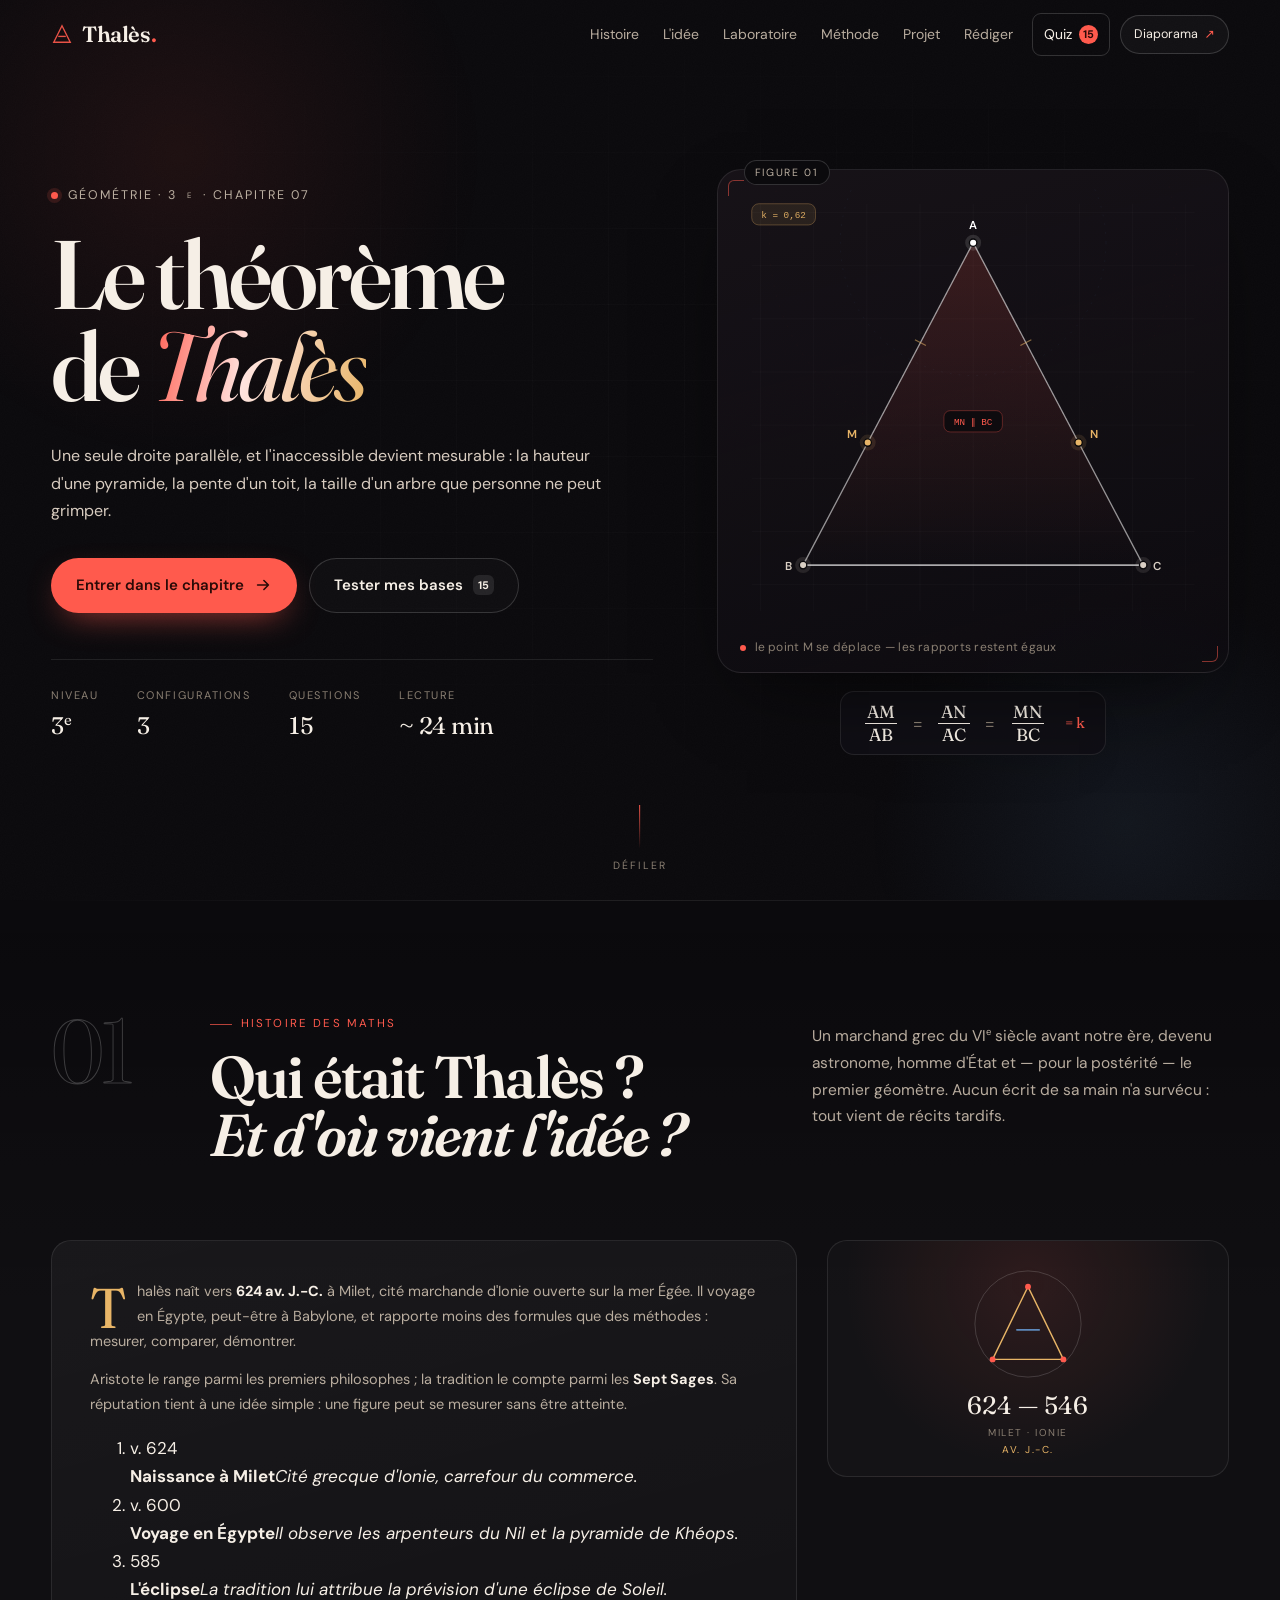
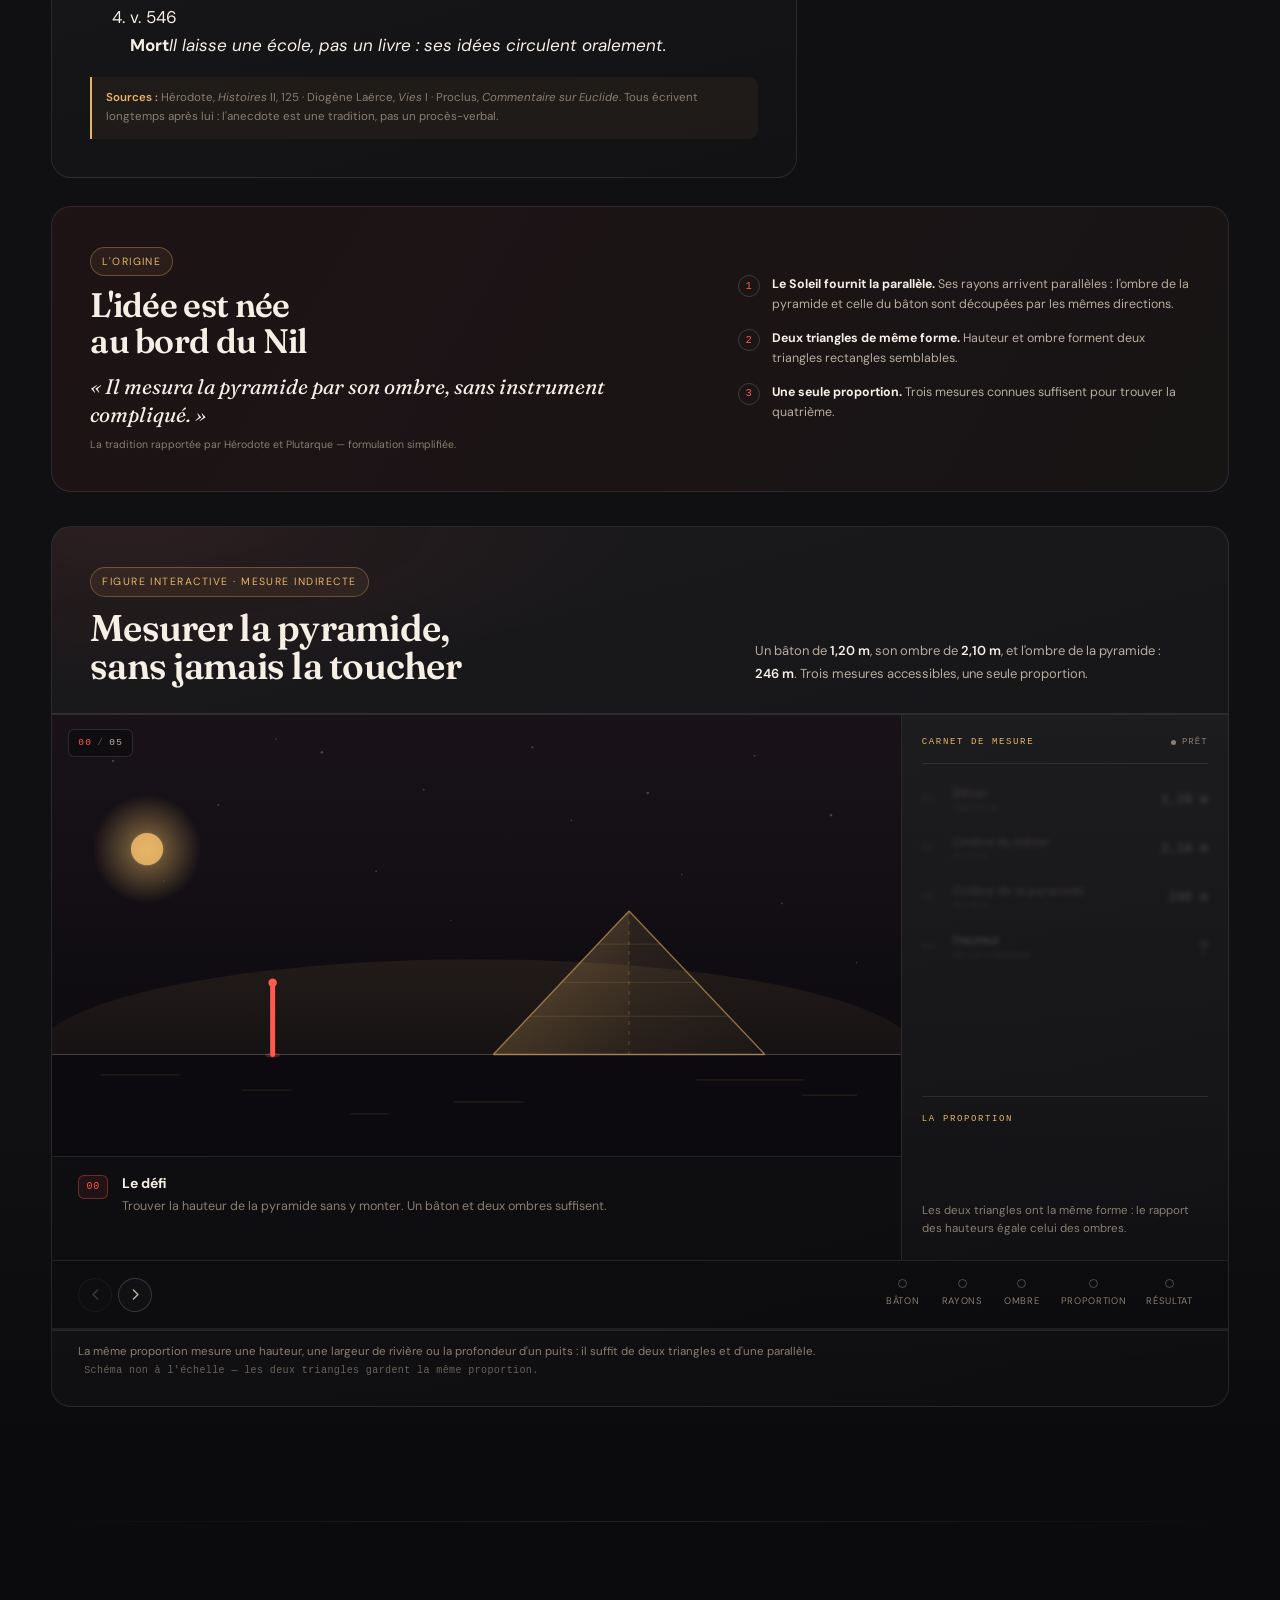
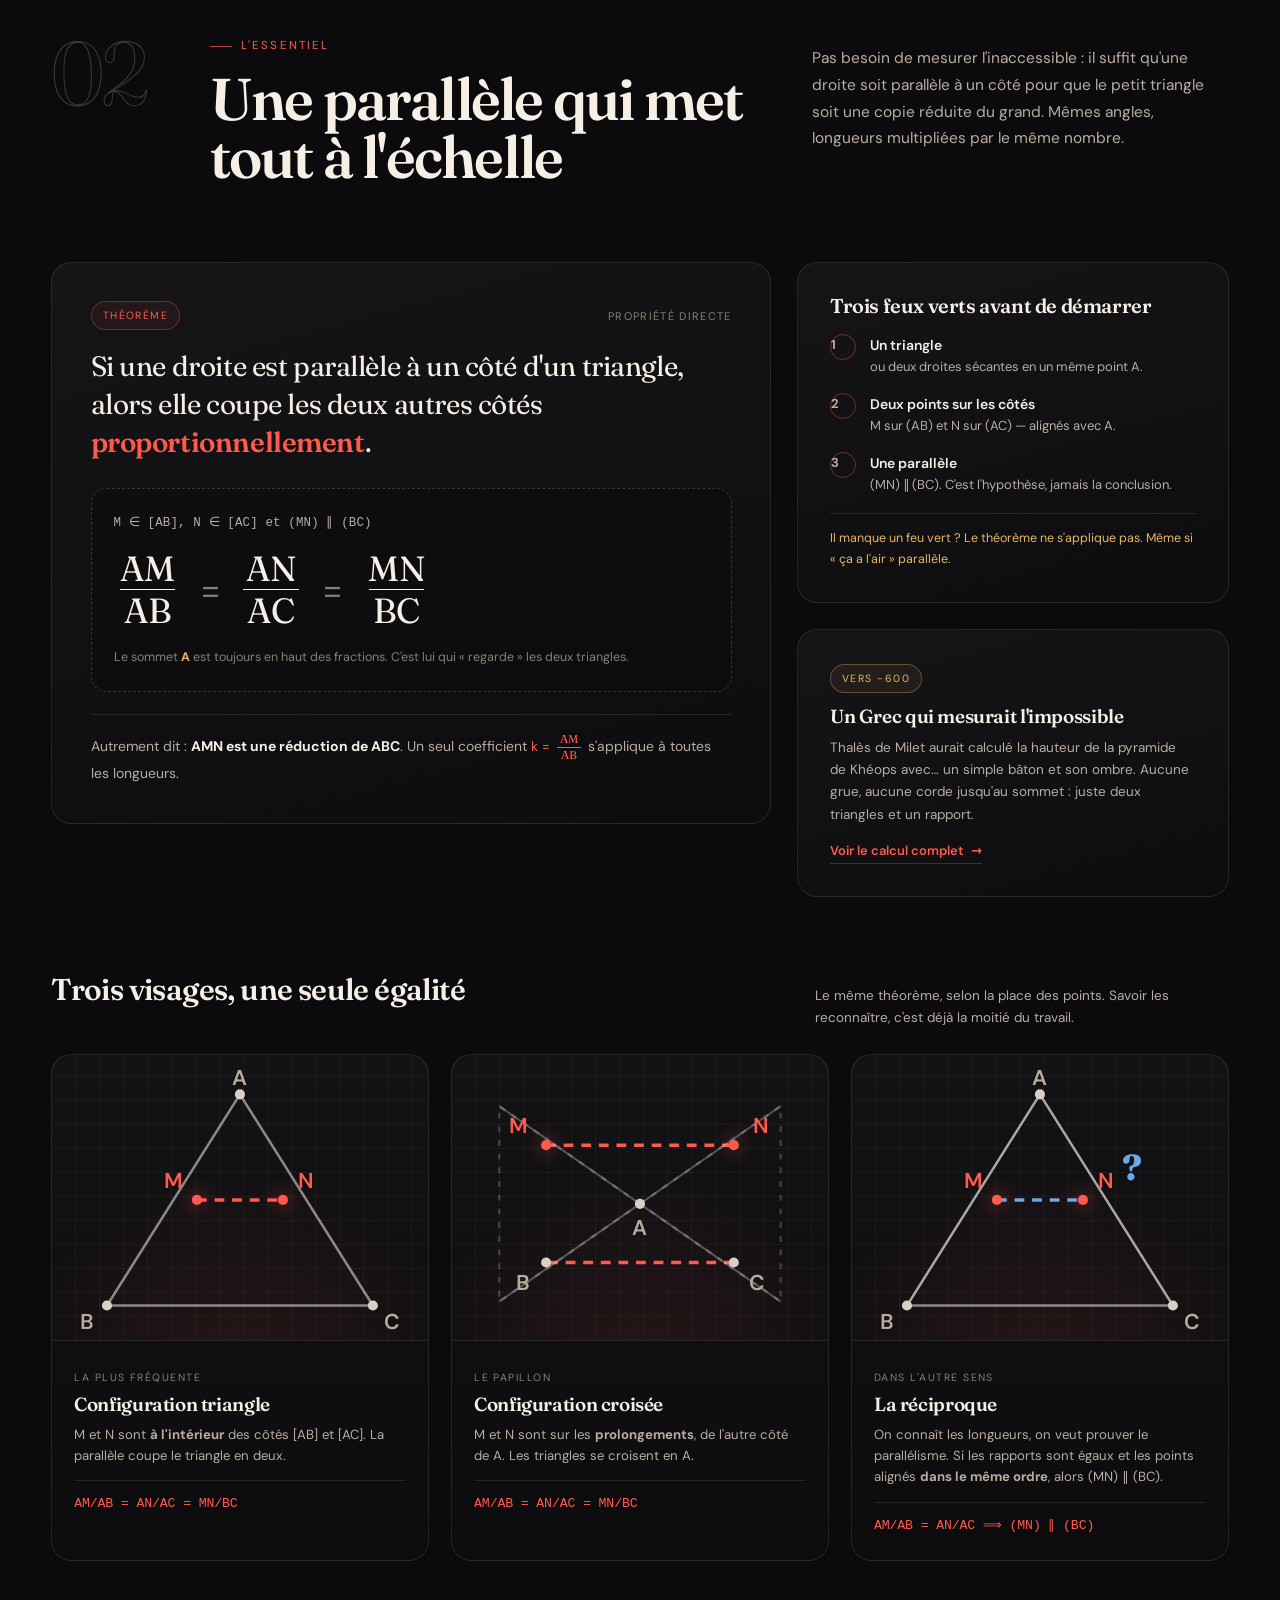
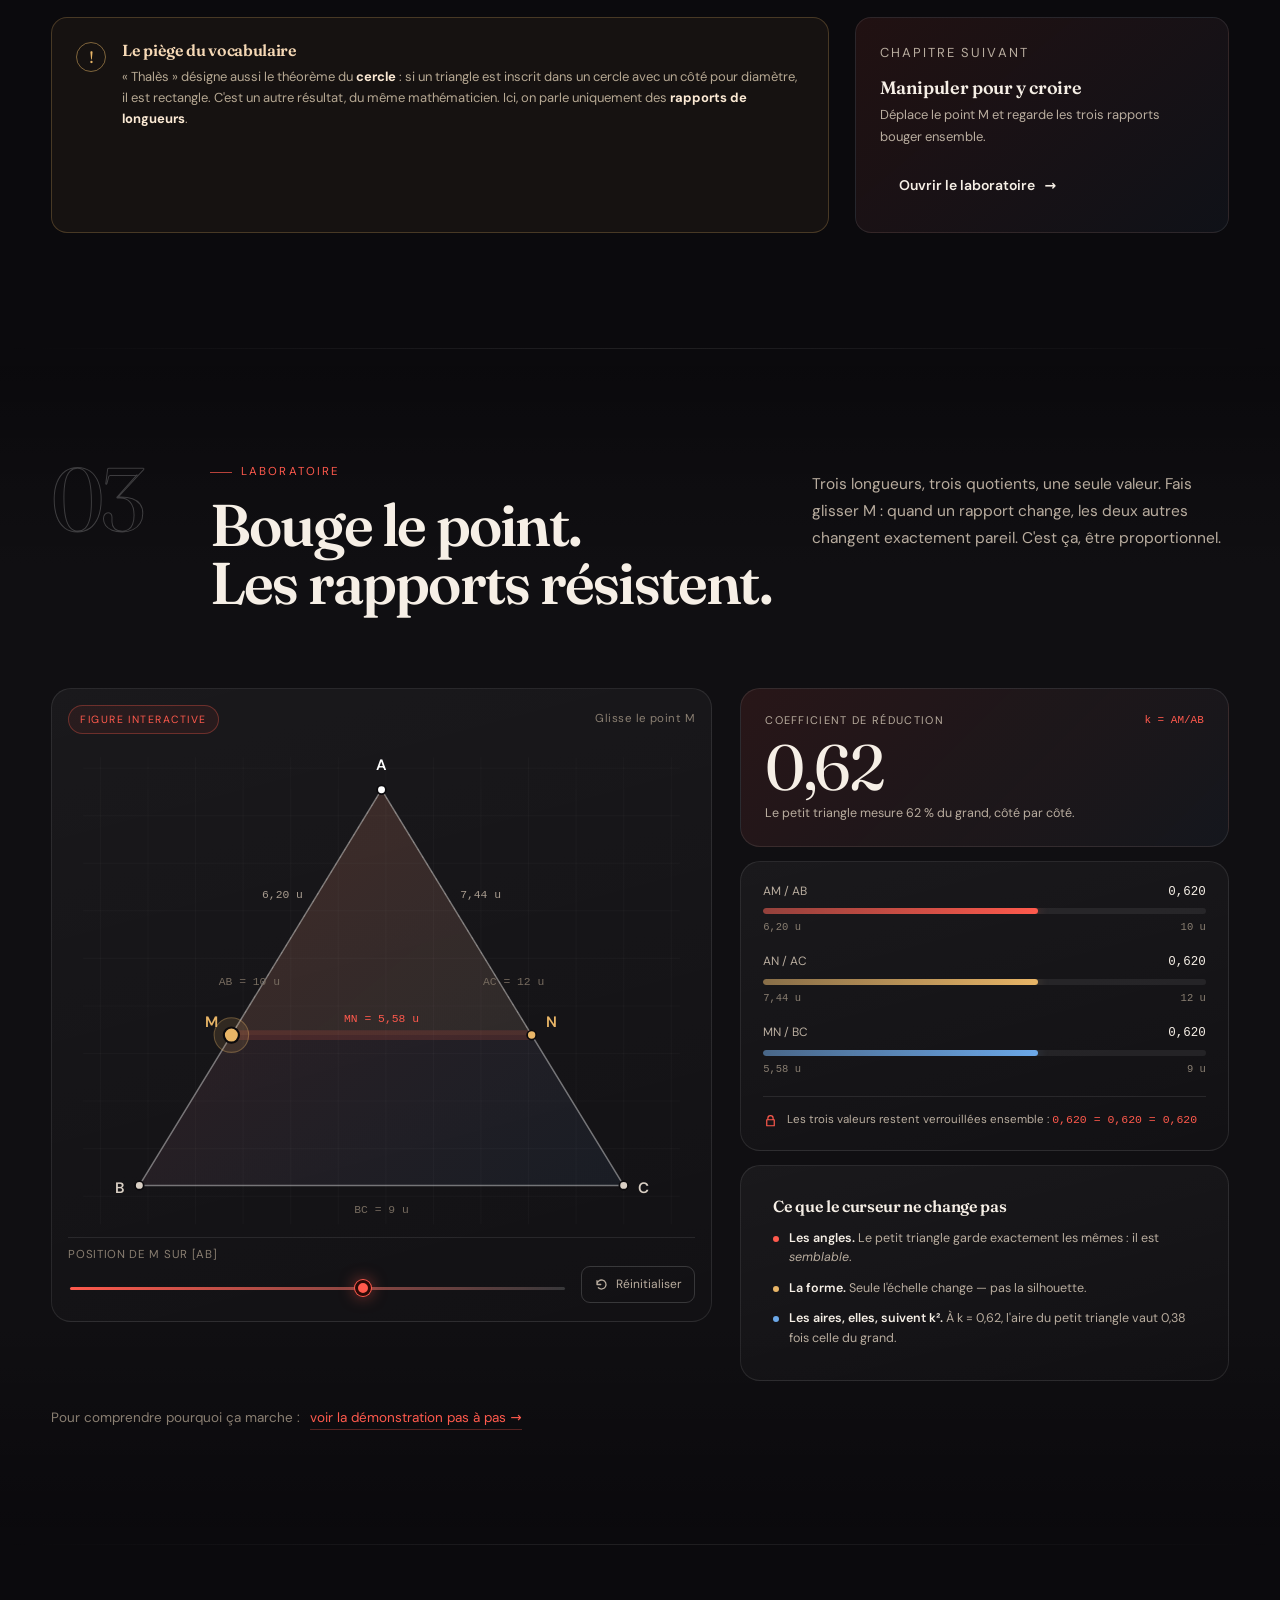
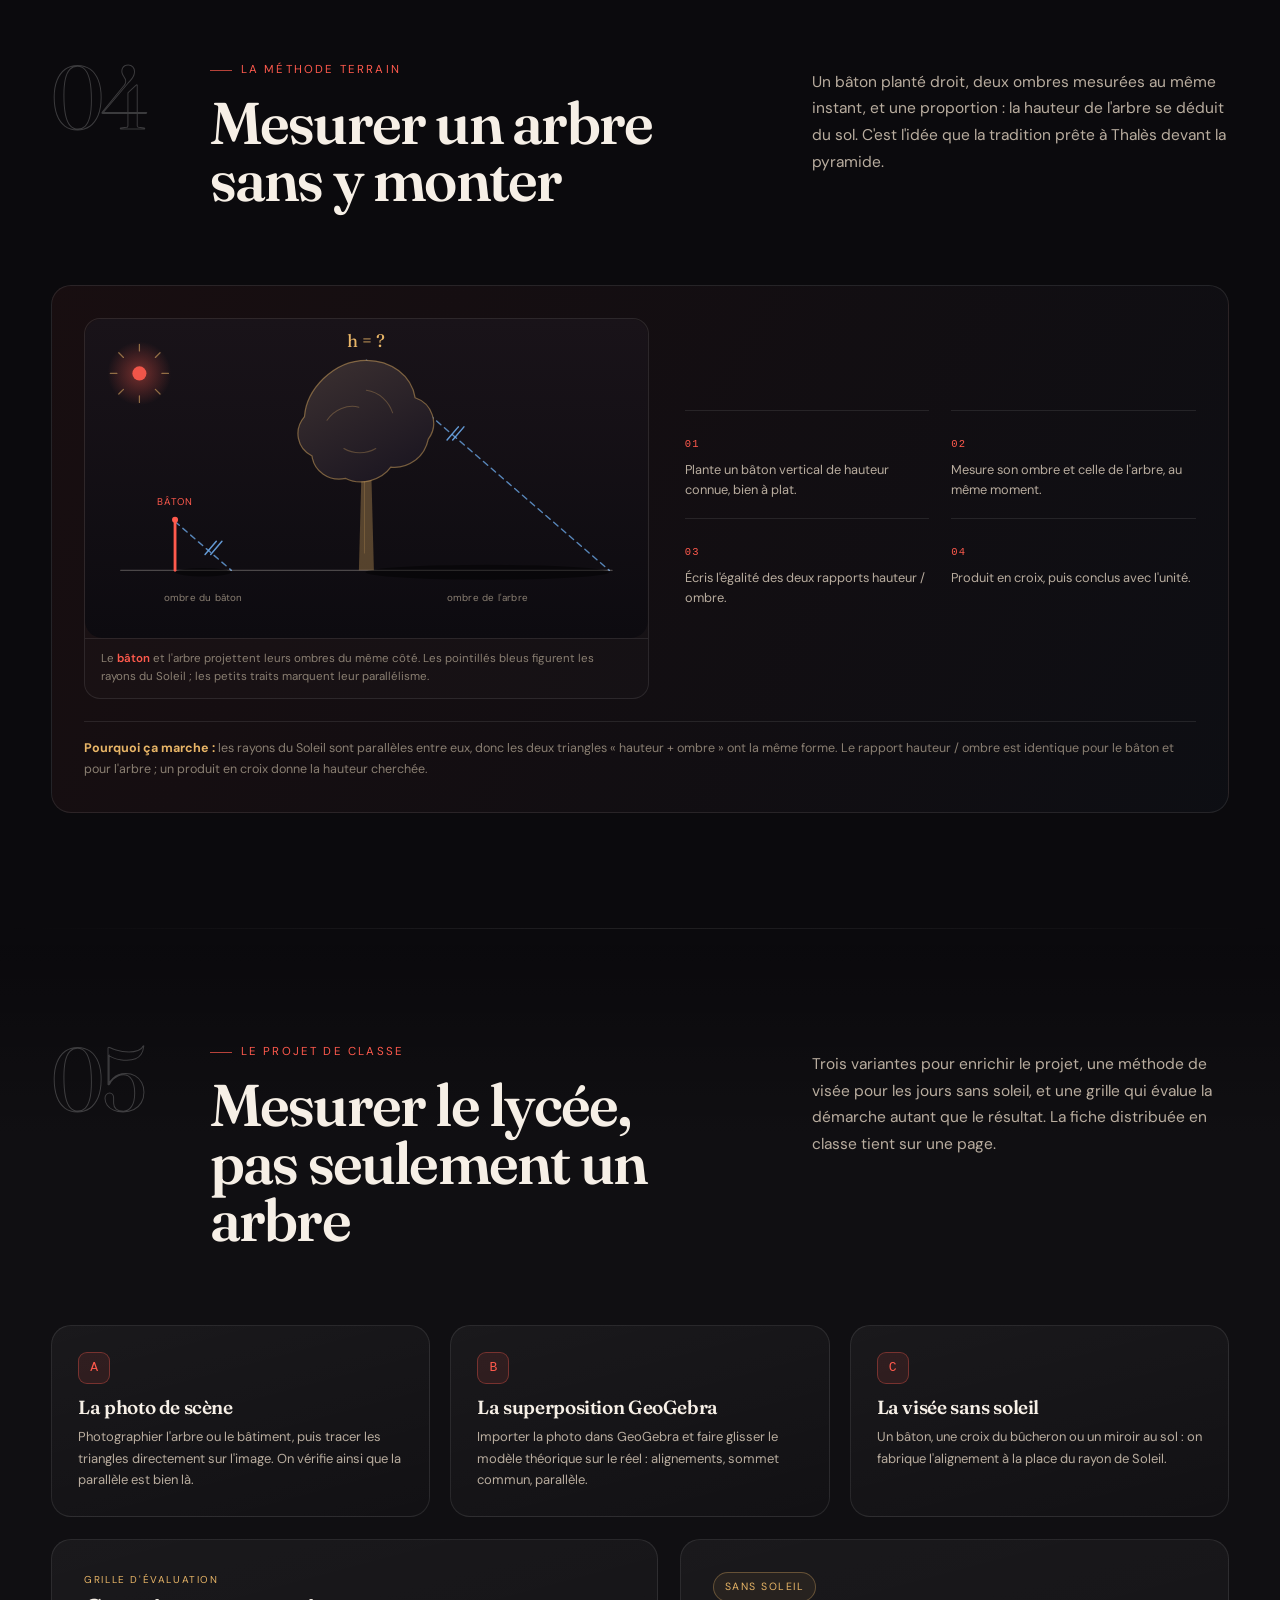
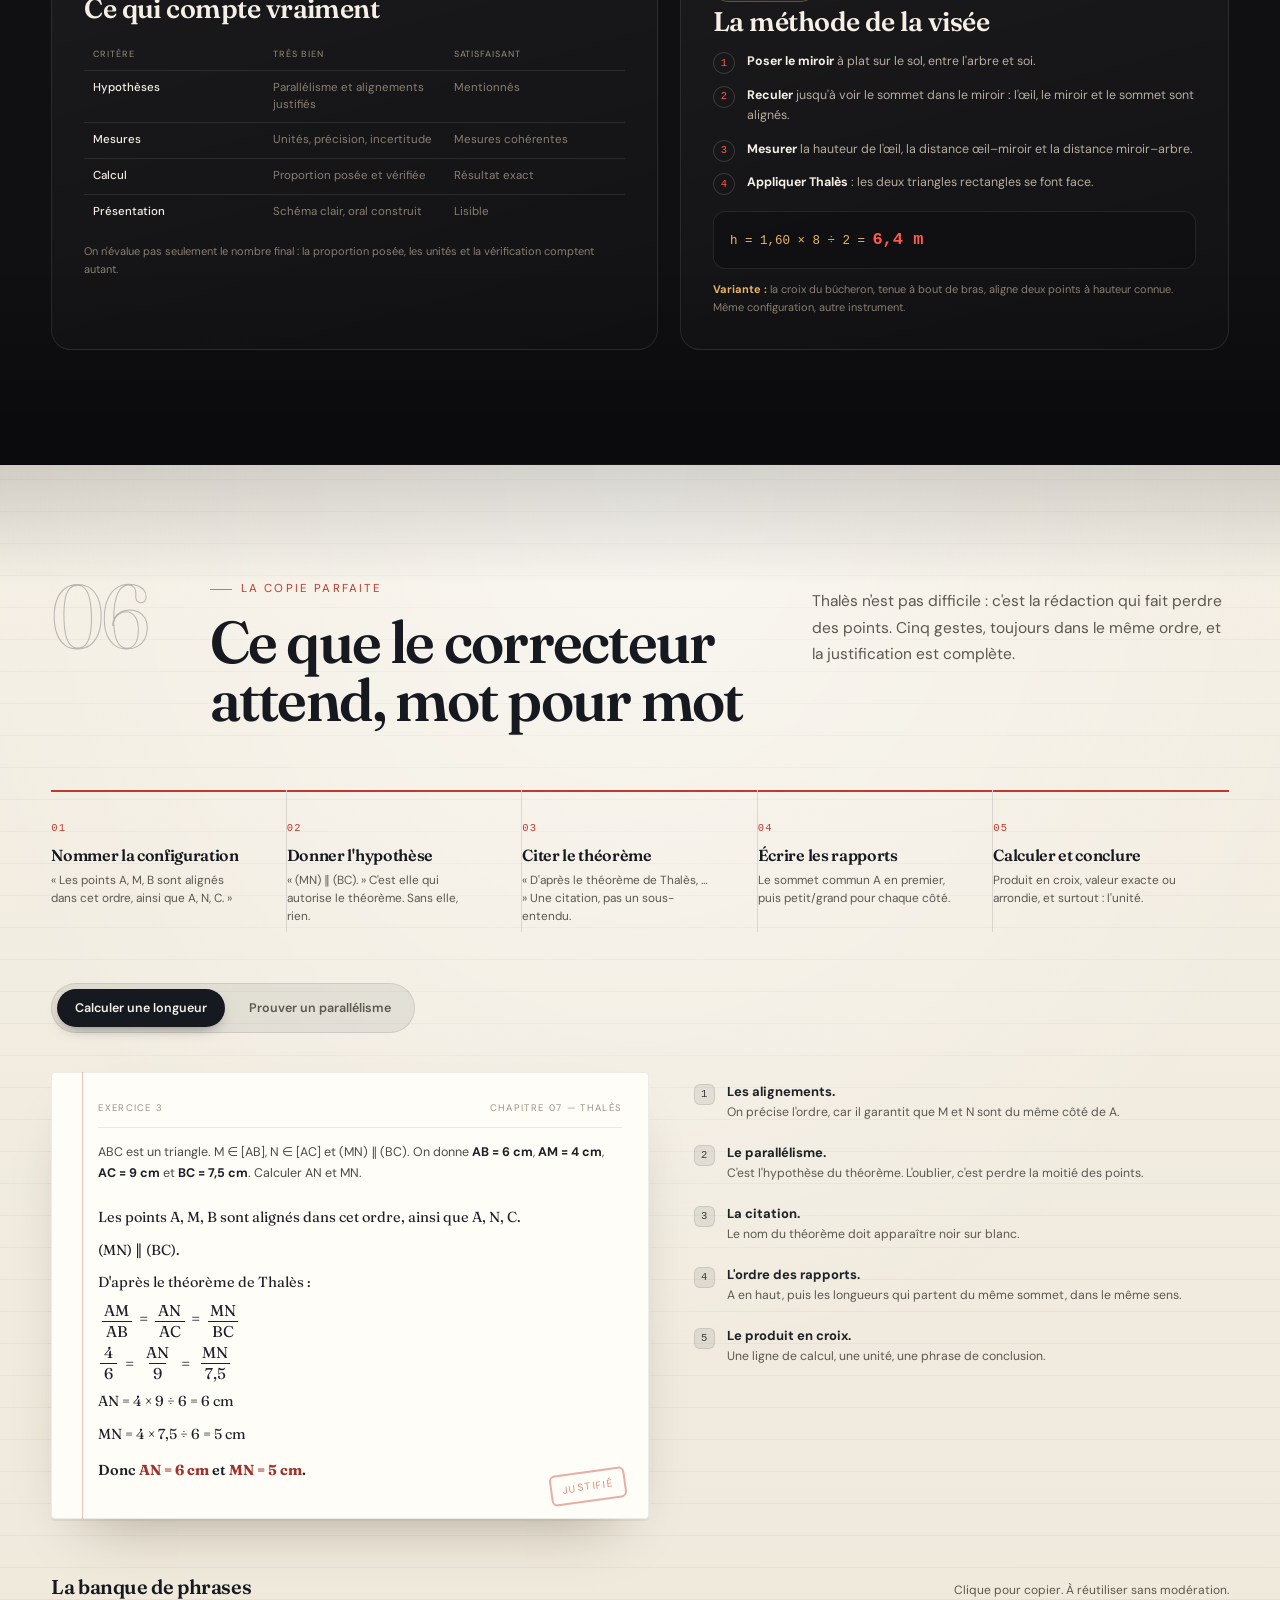
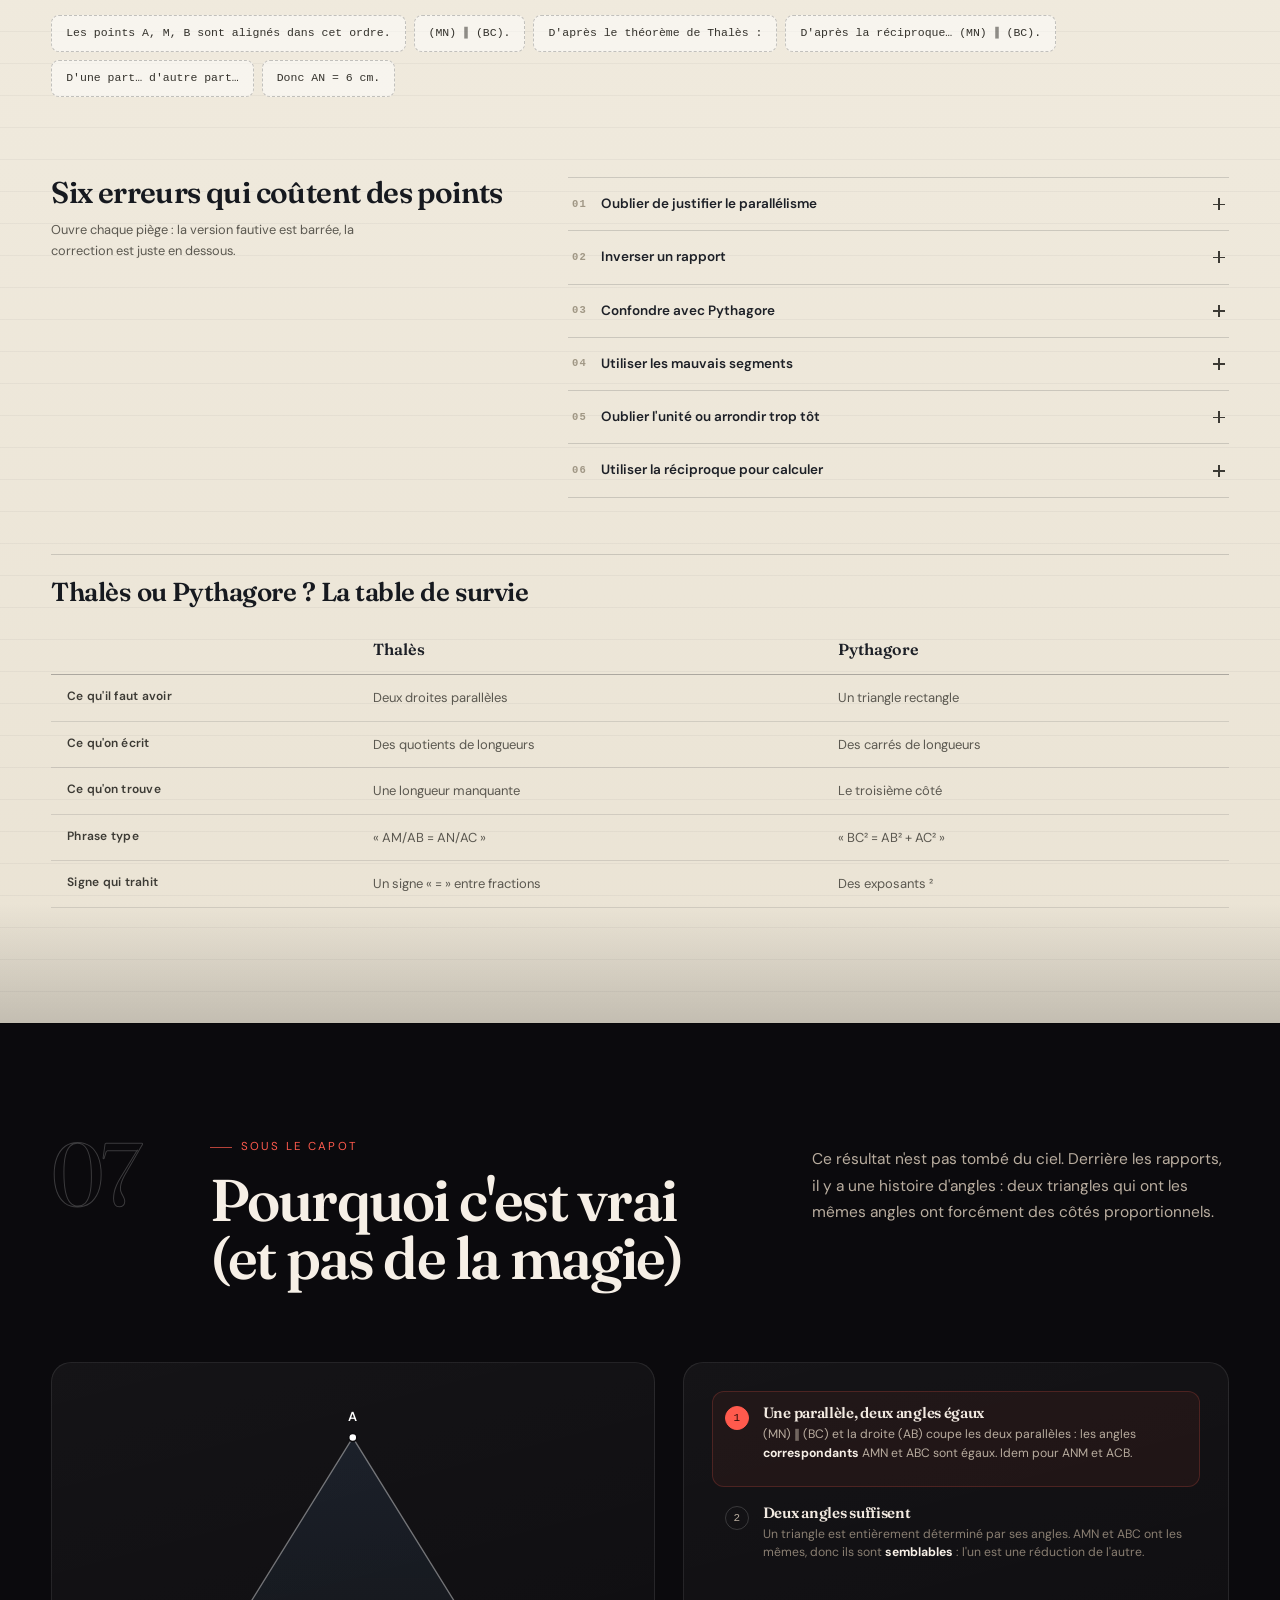
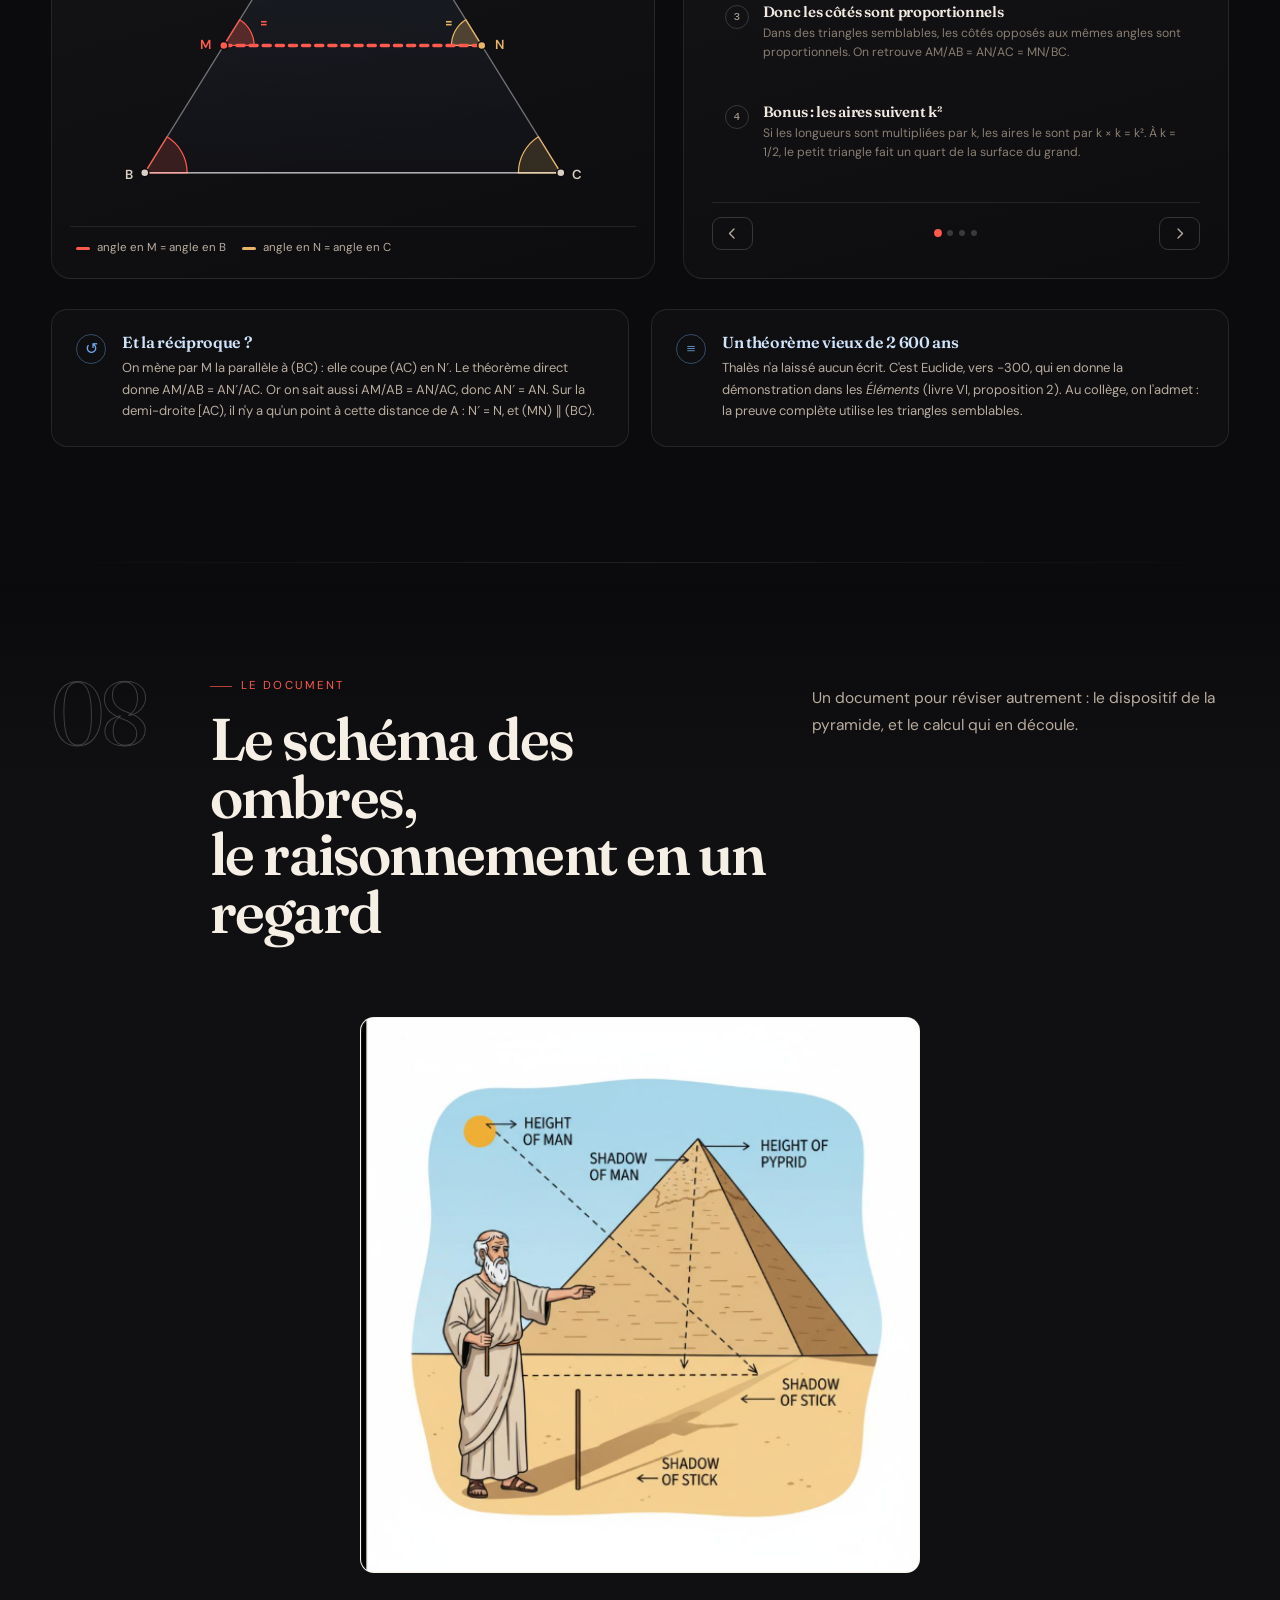
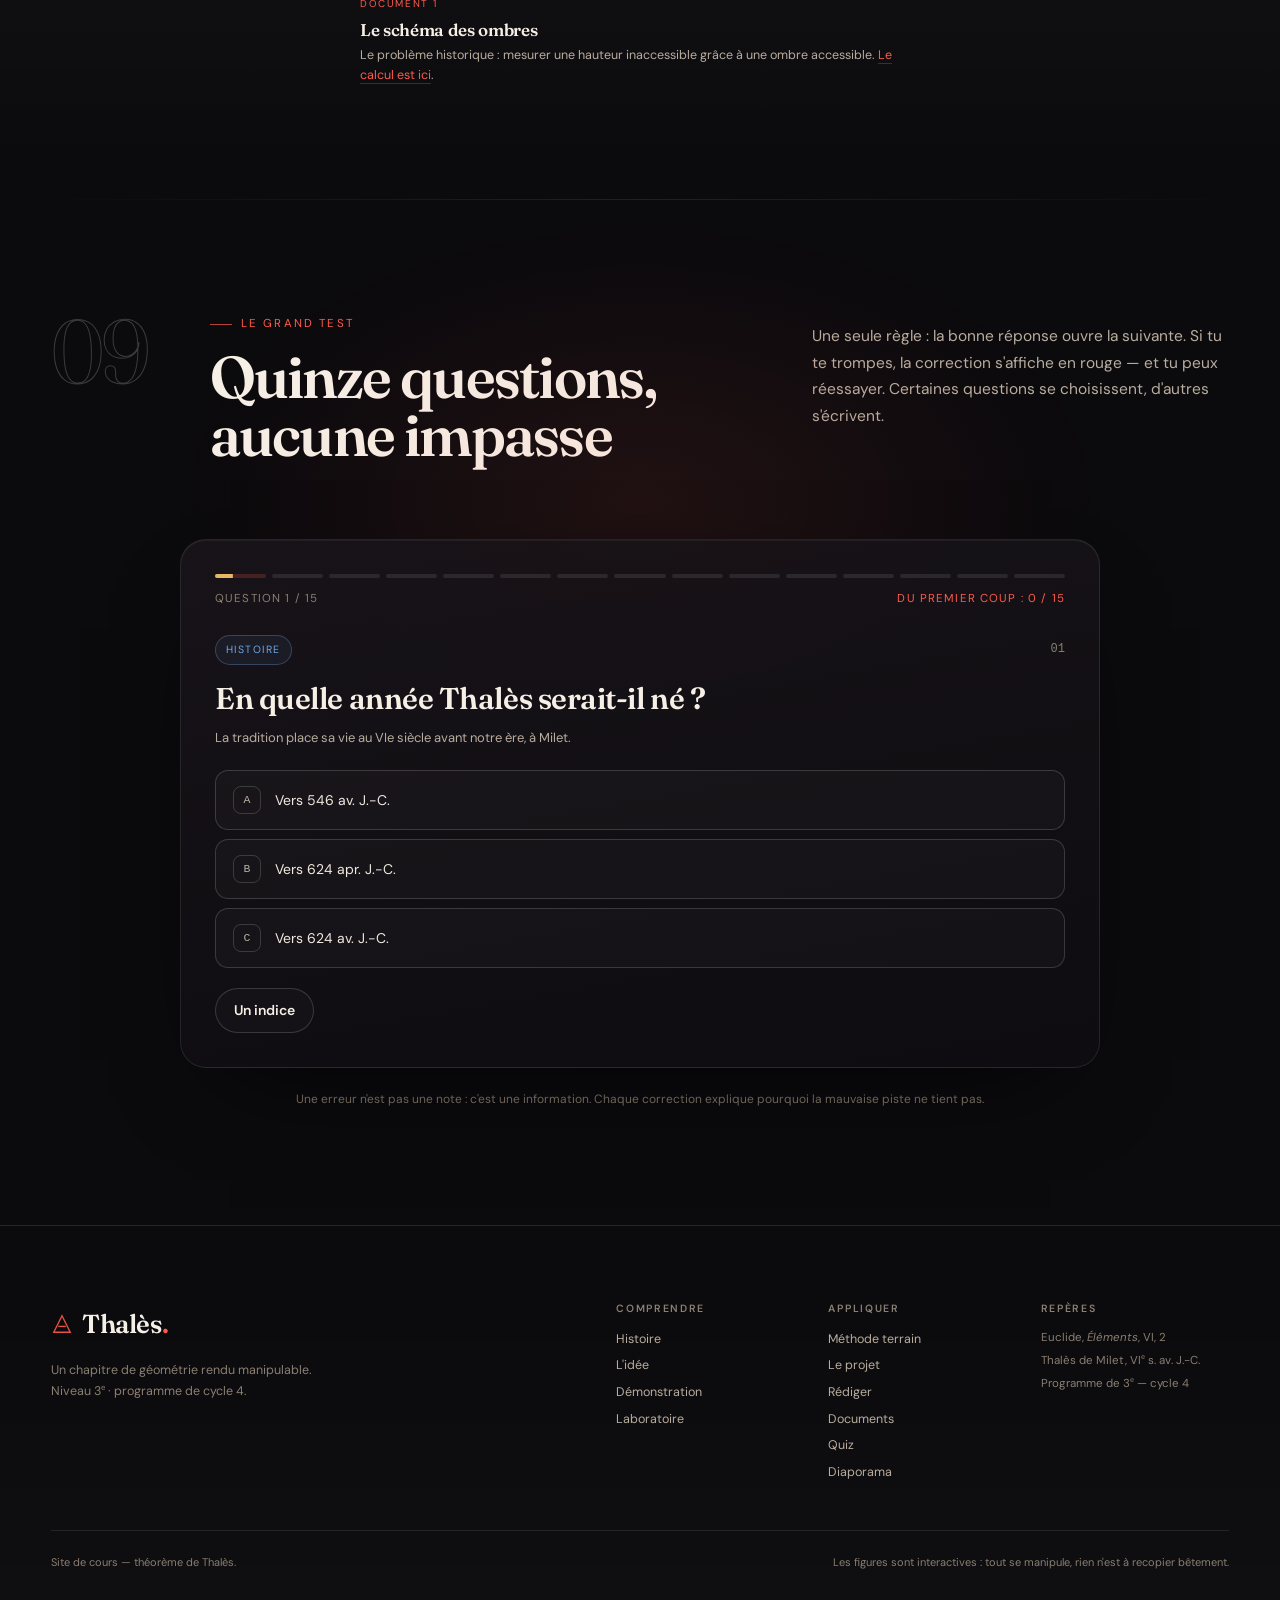
==== commit d977cc18: "Aligne les proportions du schema de la pyramide sur le calcul" ====
--- a/index.html
+++ b/index.html
@@ -271,47 +271,47 @@
               </g>
 
               <g class="sim-rays sim-reveal" data-from="2" aria-hidden="true">
-                <path d="M112 160 408 400" class="sim-ray-glow"/>
-                <path d="M482 0 976 400" class="sim-ray-glow"/>
-                <path d="M352 0 846 400" class="sim-ray-glow"/>
-                <path d="M112 160 408 400" class="sim-ray" pathLength="100"/>
-                <path d="M482 0 976 400" class="sim-ray" pathLength="100"/>
-                <path d="M352 0 846 400" class="sim-ray" pathLength="100"/>
+                <path d="M112 230.9 408 400" class="sim-ray-glow"/>
+                <path d="M482 117.7 976 400" class="sim-ray-glow"/>
+                <path d="M352 117.7 846 400" class="sim-ray-glow"/>
+                <path d="M112 230.9 408 400" class="sim-ray" pathLength="100"/>
+                <path d="M482 117.7 976 400" class="sim-ray" pathLength="100"/>
+                <path d="M352 117.7 846 400" class="sim-ray" pathLength="100"/>
               </g>
 
               <g class="sim-pyramid">
                 <path class="sim-shadow sim-shadow--pyramid" data-from="3" d="M520 400 840 400 976 411Z" filter="url(#sim-soft)"/>
-                <path class="sim-pyramid-face--light" d="M680 160 520 400 680 400Z"/>
-                <path class="sim-pyramid-face--dark" d="M680 160 680 400 840 400Z"/>
+                <path class="sim-pyramid-face--light" d="M680 230.9 520 400 680 400Z"/>
+                <path class="sim-pyramid-face--dark" d="M680 230.9 680 400 840 400Z"/>
                 <g class="sim-pyramid-stone" aria-hidden="true">
-                  <path d="M640 220H680M600 280H680M560 340H680"/>
-                  <path d="M680 220H720M680 280H760M680 340H800"/>
+                  <path d="M643 270H680M600 315H680M563 355H680"/>
+                  <path d="M680 270H717M680 315H760M680 355H797"/>
                 </g>
-                <path class="sim-pyramid-outline" d="M680 160 520 400M680 160 840 400M520 400H840"/>
-                <path class="sim-pyramid-edge" d="M680 160V400"/>
+                <path class="sim-pyramid-outline" d="M680 230.9 520 400M680 230.9 840 400M520 400H840"/>
+                <path class="sim-pyramid-edge" d="M680 230.9V400"/>
               </g>
 
               <g class="sim-stick">
                 <path class="sim-shadow sim-shadow--stick" data-from="1" d="M260 400 408 400 408 406 260 403Z" filter="url(#sim-soft)"/>
                 <ellipse cx="260" cy="401" rx="9" ry="3" class="sim-stick-base"/>
-                <path d="M260 400V280" class="sim-stick-body"/>
-                <circle cx="260" cy="280" r="5" class="sim-stick-top"/>
+                <path d="M260 400V315.4" class="sim-stick-body"/>
+                <circle cx="260" cy="315.4" r="5" class="sim-stick-top"/>
               </g>
 
               <g class="sim-dims sim-reveal" data-from="1" aria-hidden="true">
-                <path d="M224 280V400M218 280h12M218 400h12" class="sim-dim"/>
+                <path d="M224 315.4V400M218 315.4h12M218 400h12" class="sim-dim"/>
                 <path d="M260 430H408M260 424v12M408 424v12" class="sim-dim sim-dim--accent"/>
               </g>
 
               <g class="sim-dims sim-reveal" data-from="3" aria-hidden="true">
                 <path d="M680 430H976M680 424v12M976 424v12" class="sim-dim sim-dim--steel"/>
-                <path d="M486 160V400M480 160h12M480 400h12" class="sim-dim sim-dim--steel"/>
-                <path d="M680 160H486M520 400H486" class="sim-dim sim-dim--faint"/>
+                <path d="M486 230.9V400M480 230.9h12M480 400h12" class="sim-dim sim-dim--steel"/>
+                <path d="M680 230.9H486M520 400H486" class="sim-dim sim-dim--faint"/>
               </g>
 
               <g class="sim-triangles sim-reveal" data-from="4" aria-hidden="true">
-                <path d="M260 280 260 400 408 400Z" class="sim-tri" pathLength="100"/>
-                <path d="M680 160 680 400 976 400Z" class="sim-tri sim-tri--steel" pathLength="100"/>
+                <path d="M260 315.4 260 400 408 400Z" class="sim-tri" pathLength="100"/>
+                <path d="M680 230.9 680 400 976 400Z" class="sim-tri sim-tri--steel" pathLength="100"/>
                 <path d="M260 388H273V400" class="sim-angle"/>
                 <path d="M680 388H693V400" class="sim-angle"/>
                 <path d="M378 400A30 30 0 0 1 385 381" class="sim-angle sim-angle--accent"/>
@@ -320,7 +320,7 @@
 
               <g class="sim-labels">
                 <g class="sim-reveal" data-from="1">
-                  <text x="214" y="346" text-anchor="end" class="sim-note sim-note--accent">1,20 m</text>
+                  <text x="214" y="362" text-anchor="end" class="sim-note sim-note--accent">1,20 m</text>
                   <text x="334" y="454" text-anchor="middle" class="sim-note sim-note--accent">2,10 m</text>
                 </g>
                 <g class="sim-reveal" data-from="2">
@@ -328,11 +328,11 @@
                 </g>
                 <g class="sim-reveal" data-from="3">
                   <text x="828" y="454" text-anchor="middle" class="sim-note sim-note--steel">246 m</text>
-                  <text id="sim-h-label" x="486" y="286" text-anchor="middle" class="sim-note sim-note--h">h = ?</text>
+                  <text id="sim-h-label" x="486" y="320" text-anchor="middle" class="sim-note sim-note--h">h = ?</text>
                 </g>
               </g>
 
-              <circle class="sim-apex sim-reveal" data-from="5" cx="680" cy="160" r="5.5"/>
+              <circle class="sim-apex sim-reveal" data-from="5" cx="680" cy="230.9" r="5.5"/>
             </svg>
           </div>
 
@@ -417,7 +417,7 @@
 
       <div class="sim-progress" aria-hidden="true"><span id="sim-progress-bar"></span></div>
 
-      <p class="sim-foot">La même proportion mesure une hauteur, une largeur de rivière ou la profondeur d'un puits : il suffit de deux triangles et d'une parallèle. <span class="sim-scale-note">Schéma non à l'échelle.</span></p>
+      <p class="sim-foot">La même proportion mesure une hauteur, une largeur de rivière ou la profondeur d'un puits : il suffit de deux triangles et d'une parallèle. <span class="sim-scale-note">Schéma non à l'échelle — les deux triangles gardent la même proportion.</span></p>
     </div>
   </section>
 
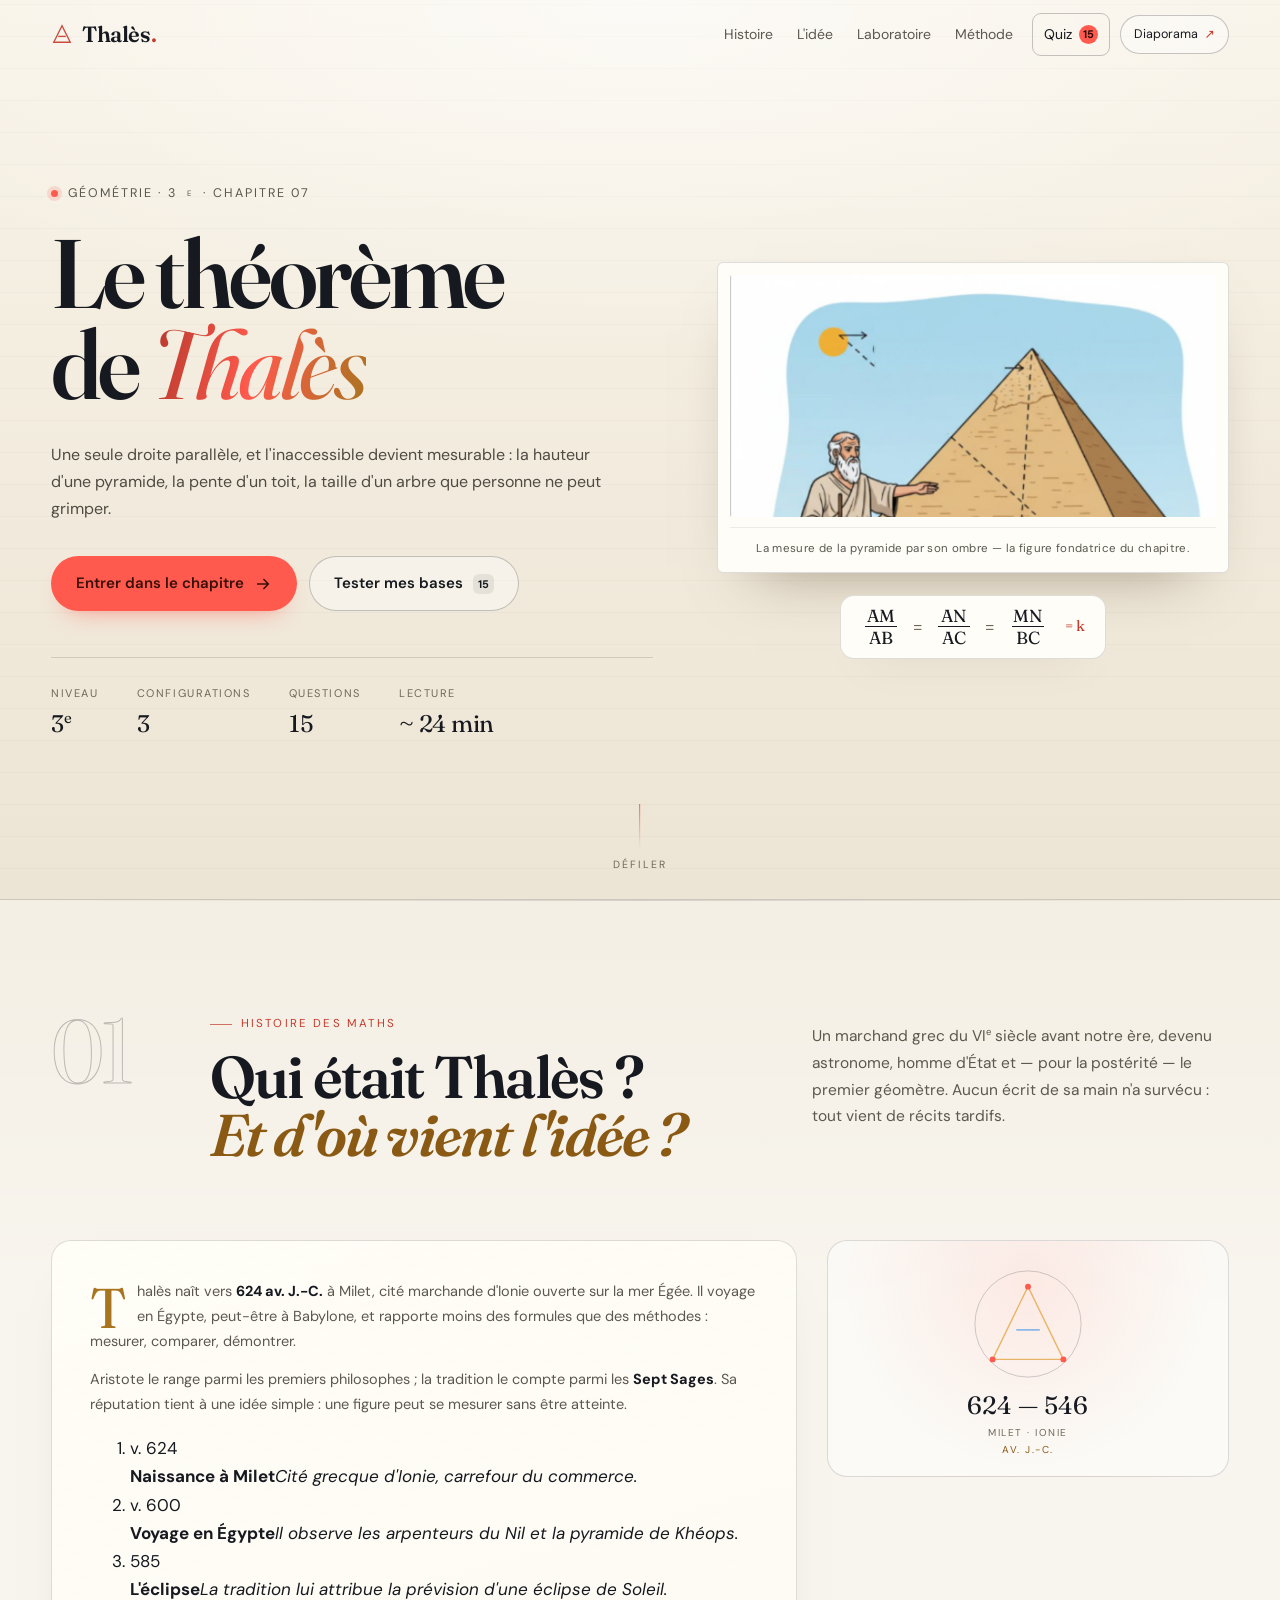
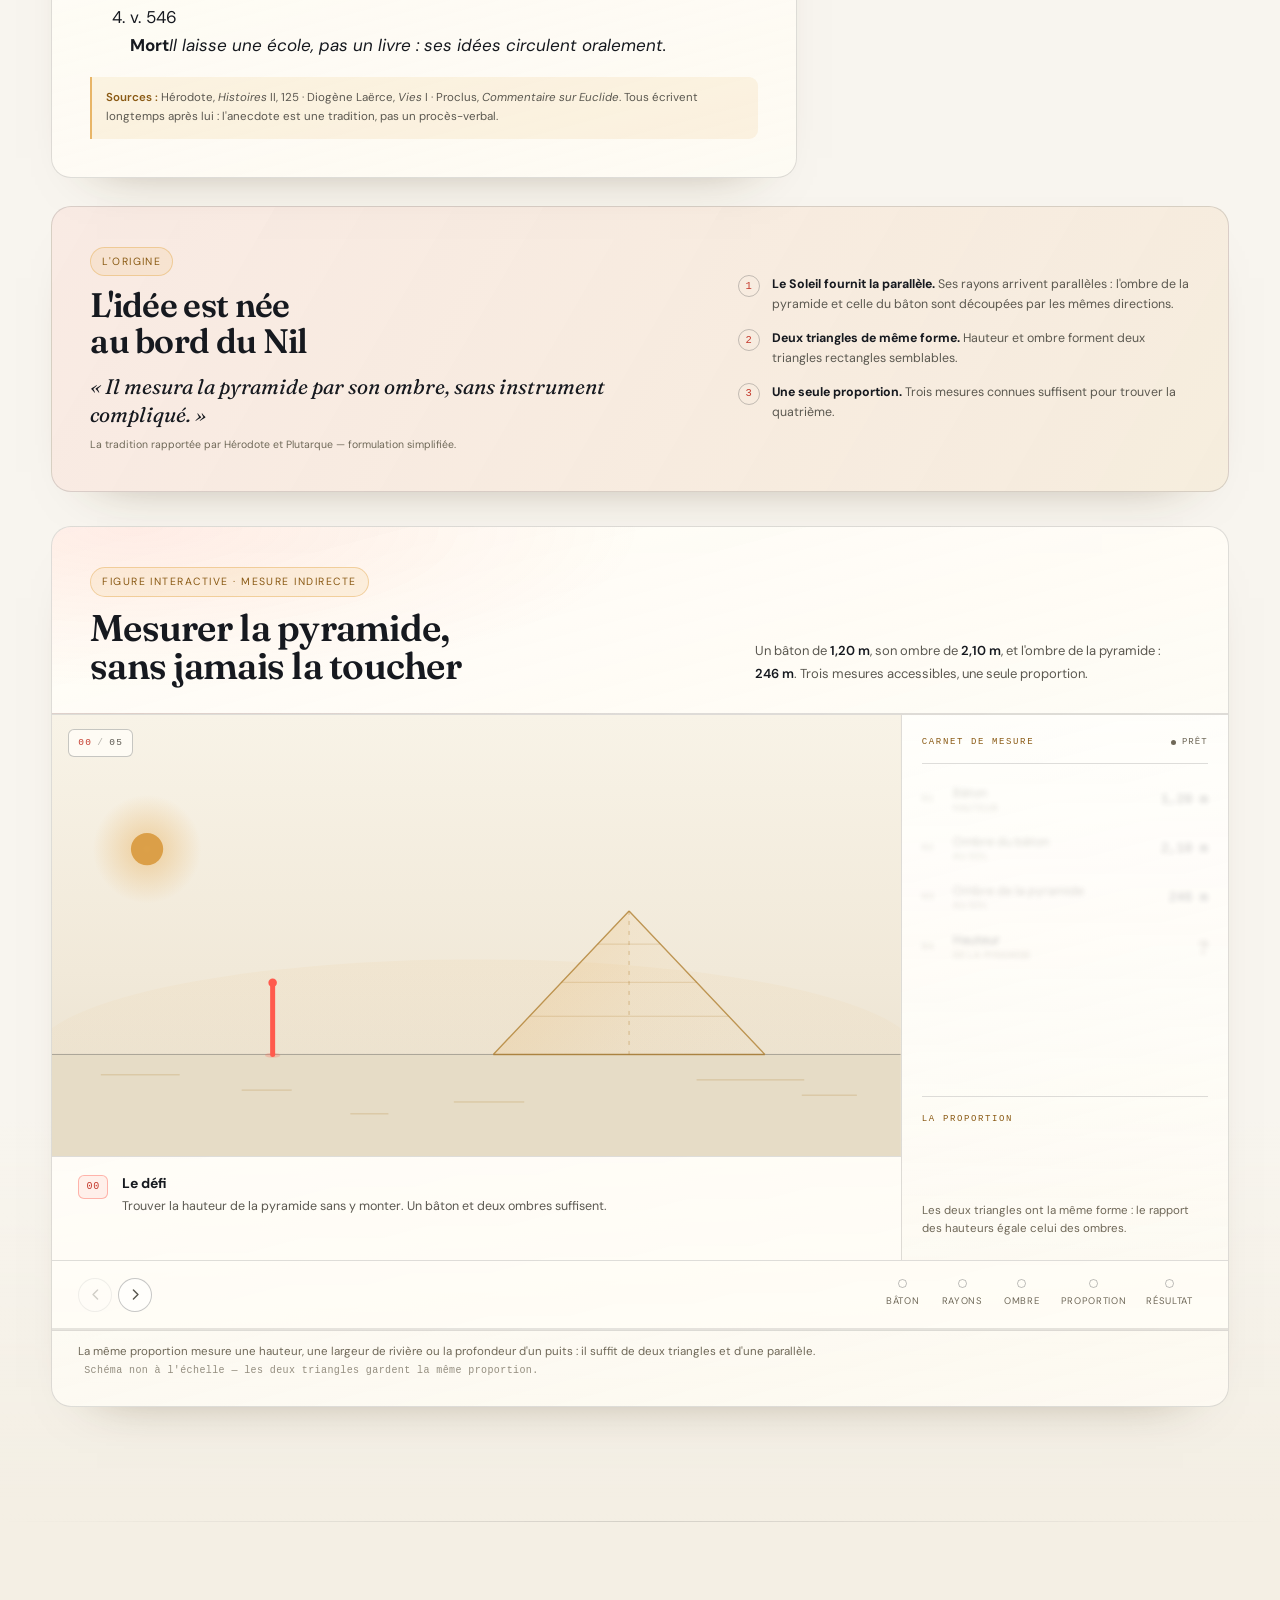
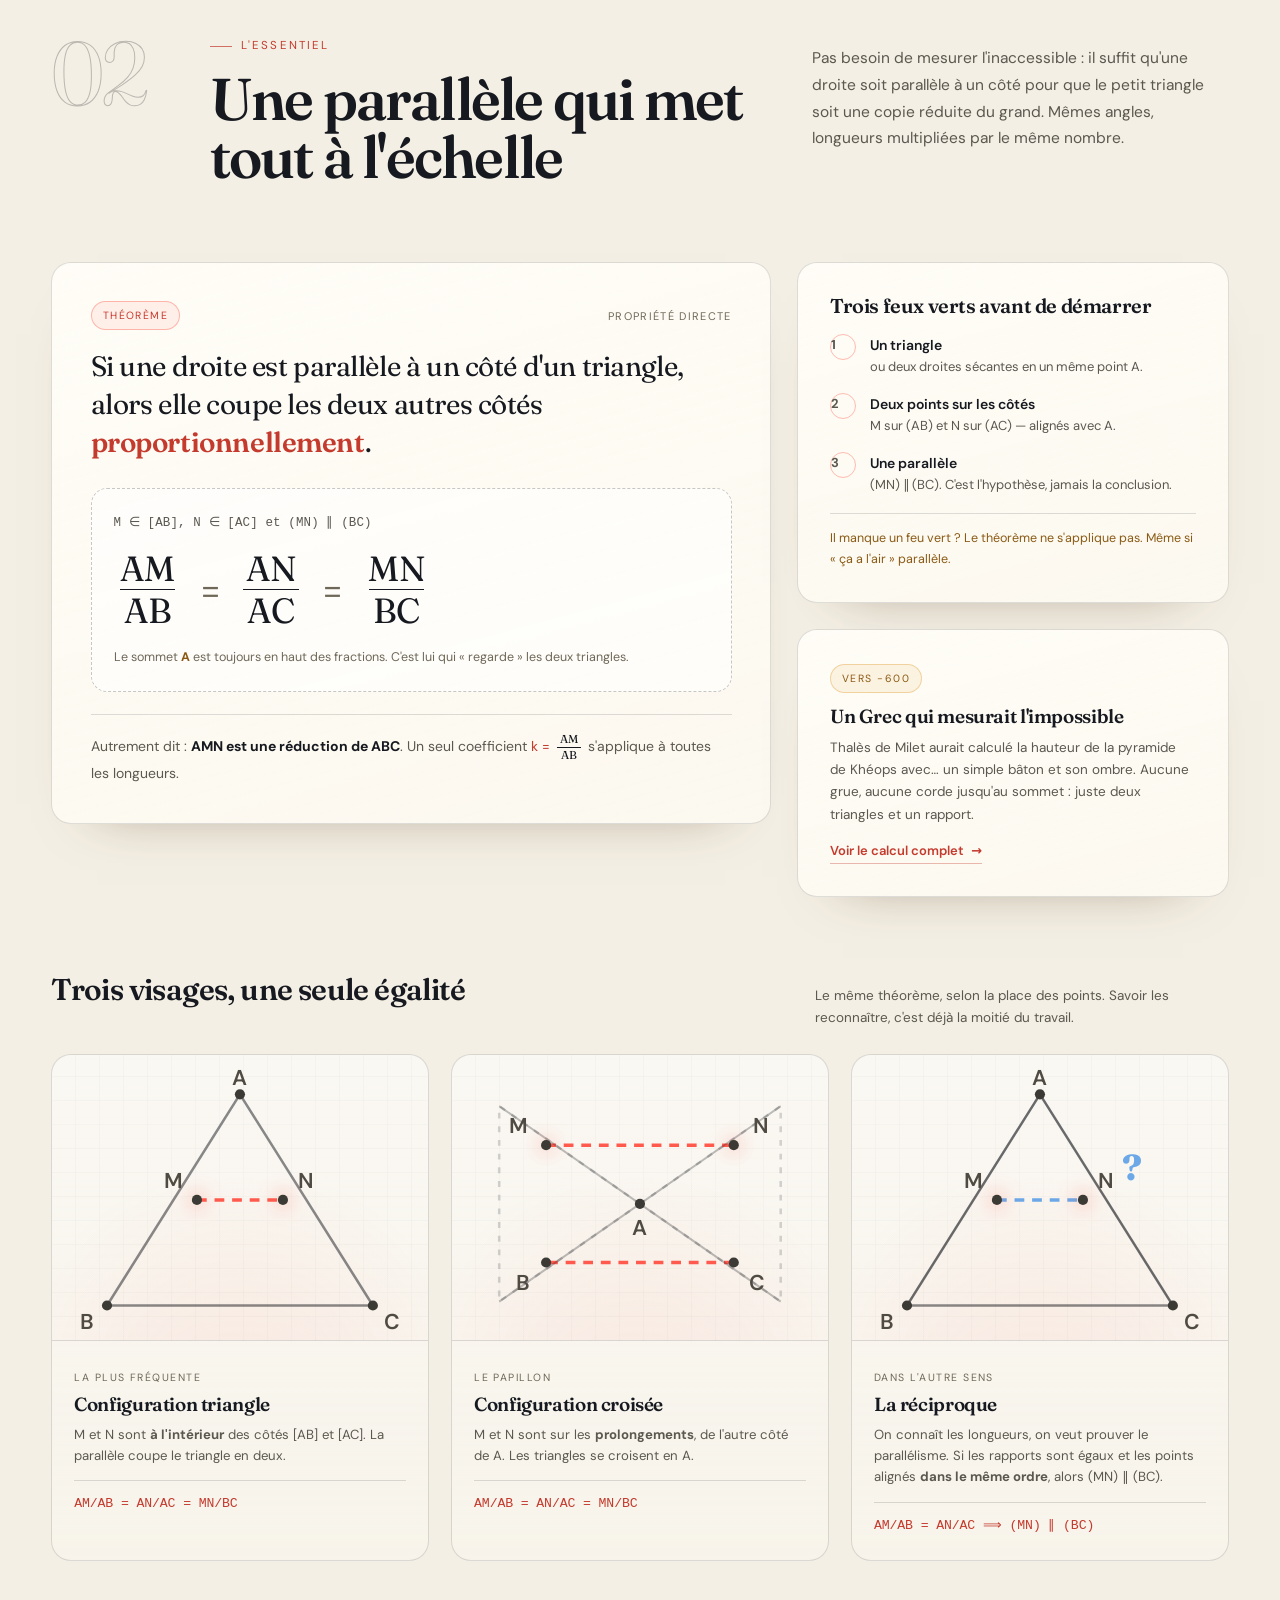
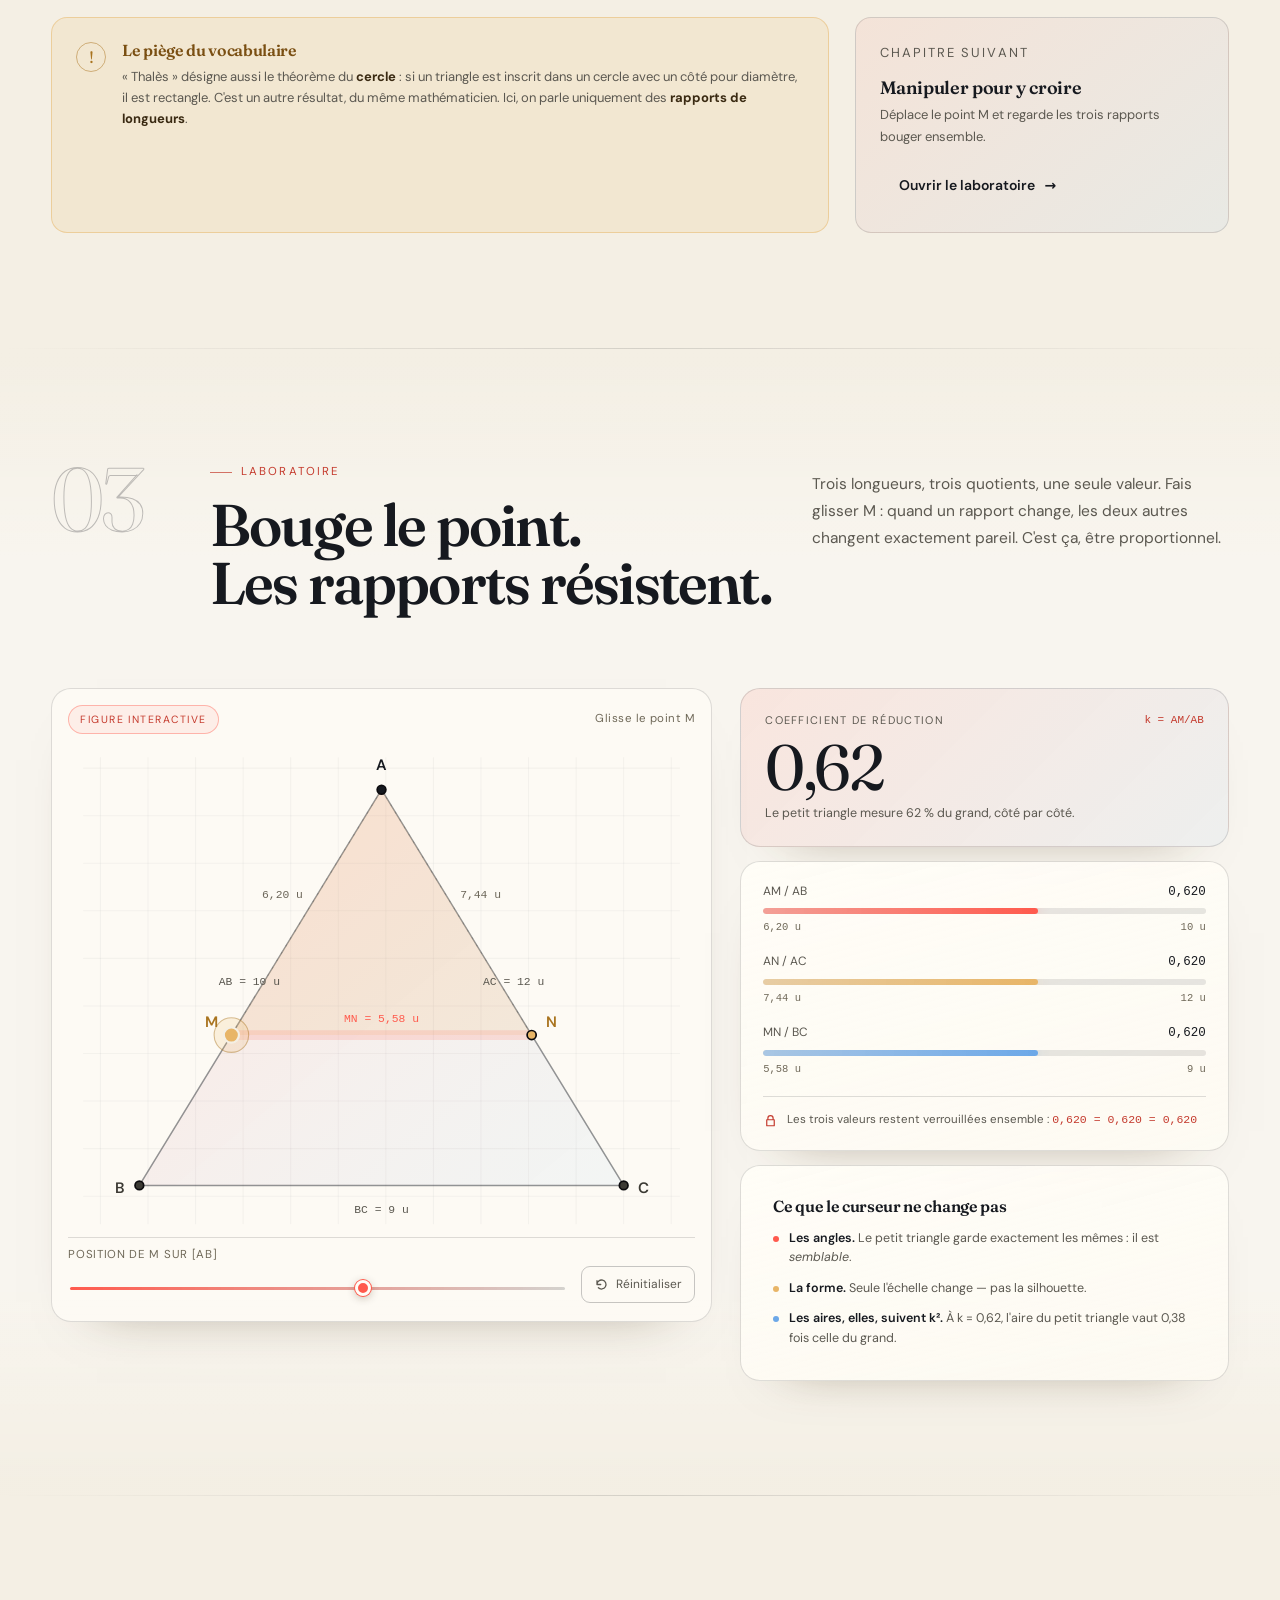
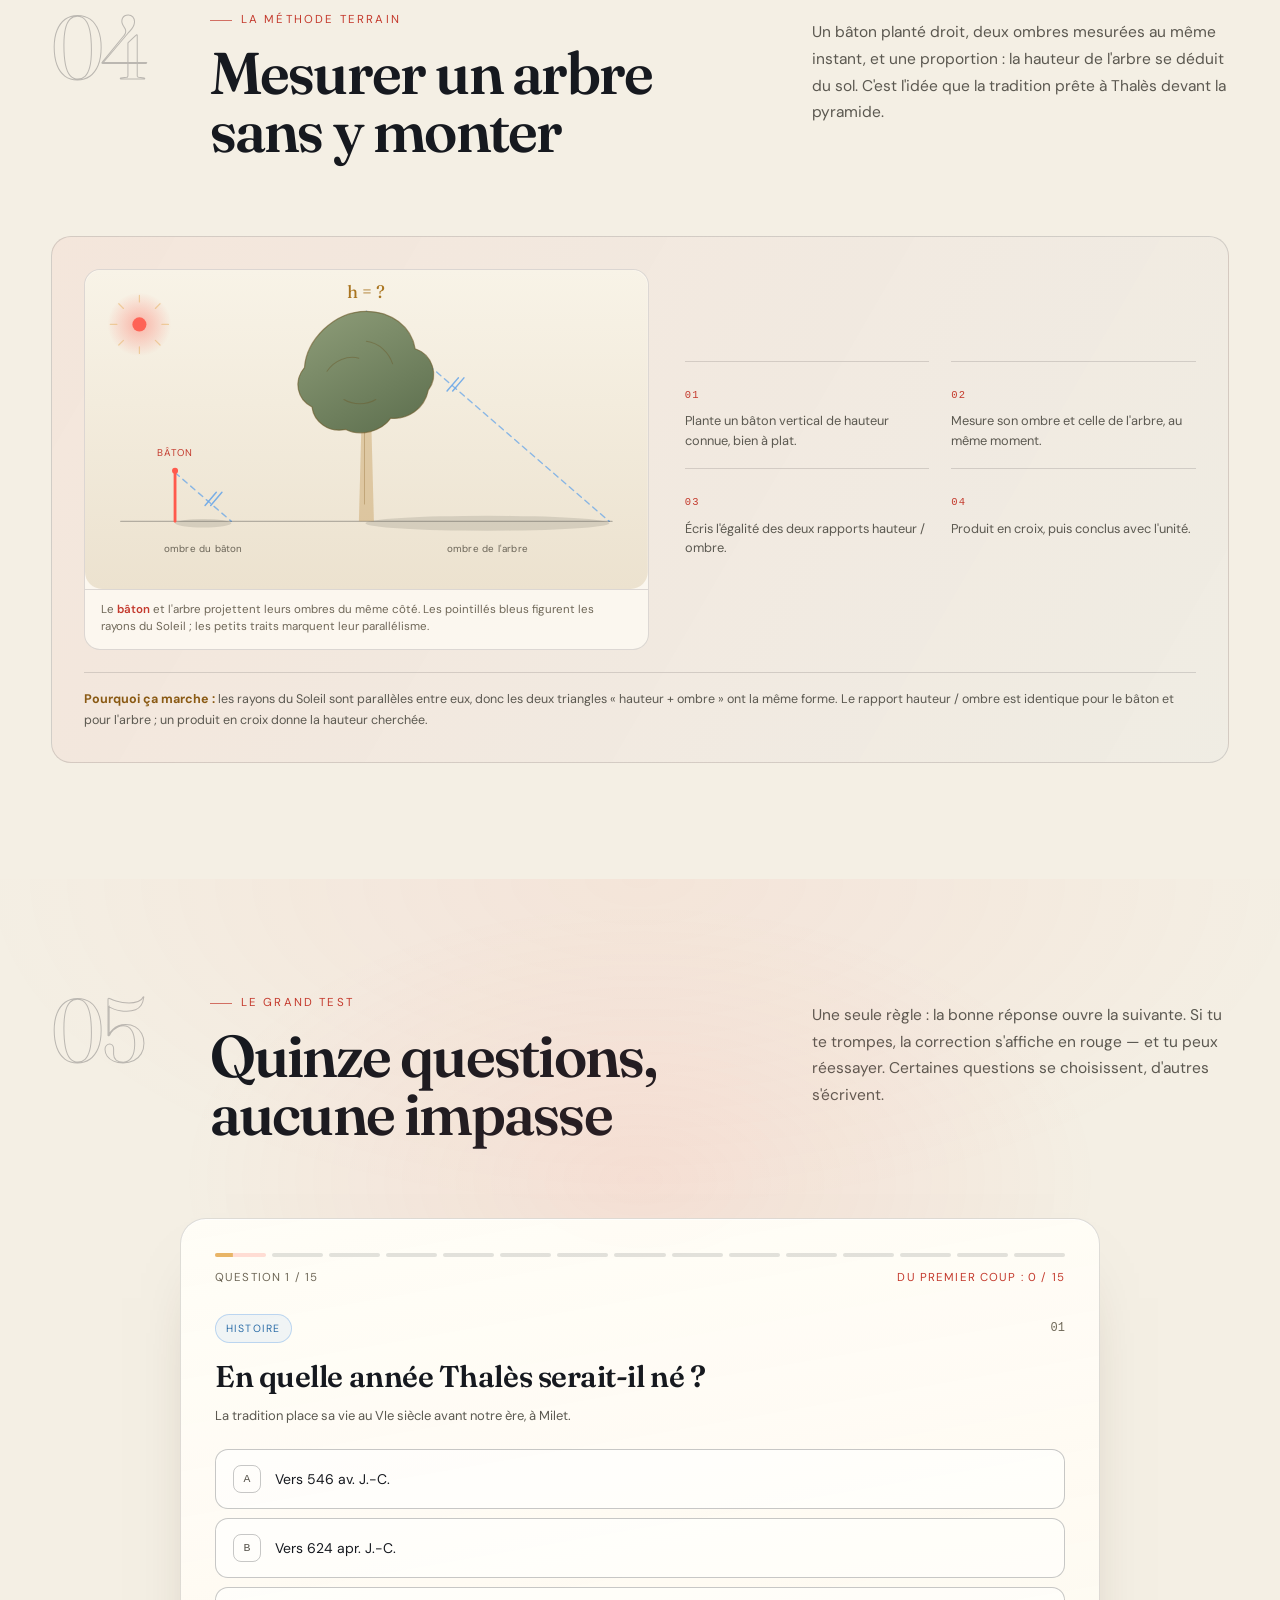
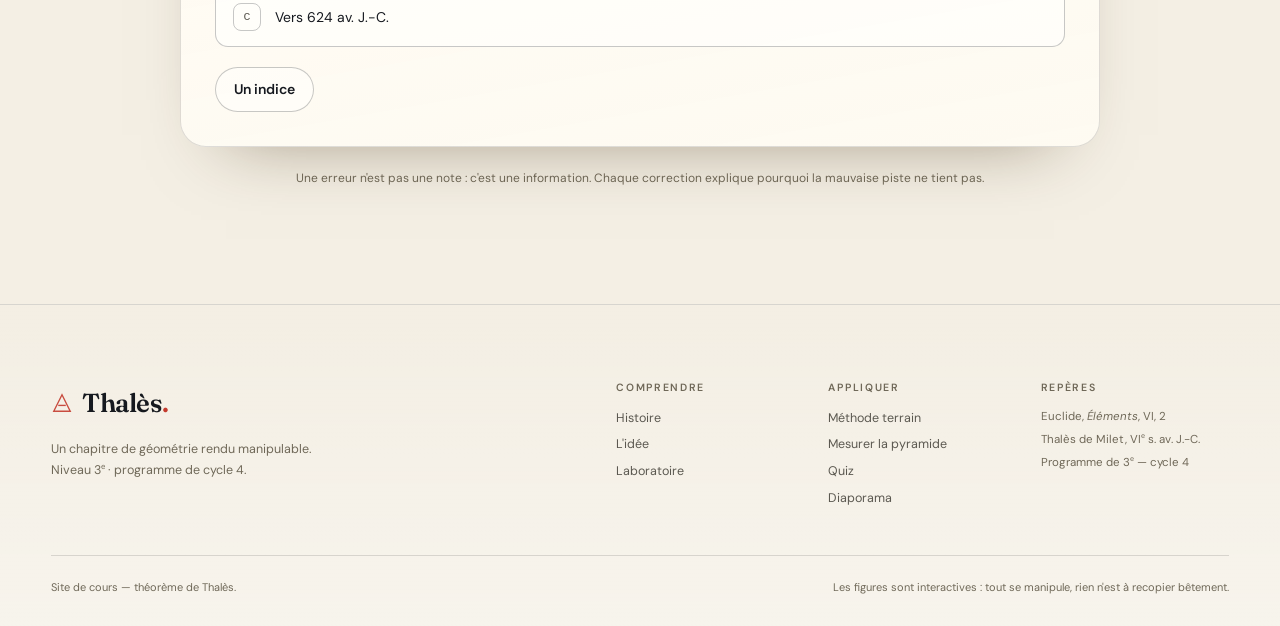
==== commit 2abae589: "Refonte papier du cours et photo de la pyramide dans le hero" ====
--- a/index.html
+++ b/index.html
@@ -4,12 +4,12 @@
 <meta charset="utf-8">
 <meta name="viewport" content="width=device-width, initial-scale=1">
 <title>Le théorème de Thalès — une parallèle qui mesure le monde</title>
-<meta name="description" content="Un cours interactif de 3e sur le théorème de Thalès : l'histoire de Thalès et du Nil, la configuration triangle, le papillon, la réciproque, un laboratoire manipulable, une méthode de terrain, un projet de classe, la rédaction type et un quiz de 15 questions.">
-<meta name="theme-color" content="#0b0a0d">
+<meta name="description" content="Un cours interactif de 3e sur le théorème de Thalès : l'histoire de Thalès et du Nil, la configuration triangle, le papillon, la réciproque, un laboratoire manipulable, une méthode de terrain et un quiz de 15 questions.">
+<meta name="theme-color" content="#f4efe4">
 <meta property="og:title" content="Le théorème de Thalès — une parallèle qui mesure le monde">
-<meta property="og:description" content="Cours interactif de 3e : l'histoire, la démonstration, le laboratoire, le projet de classe et un quiz de 15 questions.">
+<meta property="og:description" content="Cours interactif de 3e : l'histoire, le laboratoire, la méthode de terrain et un quiz de 15 questions.">
 <meta property="og:type" content="website">
-<link rel="icon" href="data:image/svg+xml,%3Csvg xmlns='http://www.w3.org/2000/svg' viewBox='0 0 64 64'%3E%3Crect width='64' height='64' rx='14' fill='%23070b16'/%3E%3Cpath d='M32 12 12 52h40z' fill='none' stroke='%237ce3cf' stroke-width='3'/%3E%3Cpath d='M25 32h14' stroke='%23f6b26b' stroke-width='3'/%3E%3C/svg%3E">
+<link rel="icon" href="data:image/svg+xml,%3Csvg xmlns='http://www.w3.org/2000/svg' viewBox='0 0 64 64'%3E%3Crect width='64' height='64' rx='14' fill='%23f4efe4'/%3E%3Cpath d='M32 12 12 52h40z' fill='none' stroke='%23c43a2d' stroke-width='3'/%3E%3Cpath d='M25 32h14' stroke='%23a9741f' stroke-width='3'/%3E%3C/svg%3E">
 <link rel="stylesheet" href="assets/fonts/fonts.css">
 <link rel="stylesheet" href="assets/css/style.css">
 </head>
@@ -32,8 +32,6 @@
     <a href="#idee">L'idée</a>
     <a href="#laboratoire">Laboratoire</a>
     <a href="#methode">Méthode</a>
-    <a href="#projet">Projet</a>
-    <a href="#rediger">Rédiger</a>
     <a href="#quiz" class="nav-quiz">Quiz <span>15</span></a>
     <a href="slides.html" class="nav-deck">Diaporama <span aria-hidden="true">↗</span></a>
   </nav>
@@ -47,12 +45,6 @@
 
   <!-- ================= HERO ================= -->
   <section class="hero" id="haut">
-    <div class="hero-bg" aria-hidden="true">
-      <div class="hero-orb hero-orb--1"></div>
-      <div class="hero-orb hero-orb--2"></div>
-      <div class="hero-grid"></div>
-    </div>
-
     <div class="hero-inner">
       <div class="hero-copy">
         <p class="eyebrow">
@@ -90,14 +82,10 @@
       </div>
 
       <div class="hero-visual">
-        <div class="figure-frame">
-          <span class="figure-tag">Figure 01</span>
-          <svg id="hero-svg" viewBox="0 0 540 500" role="img" aria-label="Triangle ABC avec une droite MN parallèle au côté BC, le point M se déplaçant sur le côté AB."></svg>
-          <div class="figure-caption">
-            <span class="live-dot"></span>
-            <span>le point M se déplace — les rapports restent égaux</span>
-          </div>
-        </div>
+        <figure class="hero-photo">
+          <img src="assets/img/hero-pyramide.png" alt="Thalès devant la pyramide : un bâton planté droit, son ombre et celle du monument permettent de calculer la hauteur de la pyramide." width="534" height="266" fetchpriority="high">
+          <figcaption>La mesure de la pyramide par son ombre — la figure fondatrice du chapitre.</figcaption>
+        </figure>
         <div class="hero-equation" aria-hidden="true">
           <span class="fraction"><span class="fnum">AM</span><span class="fden">AB</span></span>
           <span class="eq">=</span>
@@ -200,9 +188,9 @@
               <desc id="sim-svg-desc">Un bâton de 1,20 mètre projette une ombre de 2,10 mètres. La pyramide projette une ombre de 246 mètres. Les rayons du Soleil sont parallèles : les deux triangles sont semblables et la hauteur de la pyramide vaut environ 140,6 mètres.</desc>
               <defs>
                 <linearGradient id="sim-sky" x1="0" y1="0" x2="0" y2="1">
-                  <stop offset="0" stop-color="#191319"/>
-                  <stop offset=".58" stop-color="#100d12"/>
-                  <stop offset="1" stop-color="#0b0a0d"/>
+                  <stop offset="0" stop-color="#f8f3e7"/>
+                  <stop offset=".58" stop-color="#f1e9d9"/>
+                  <stop offset="1" stop-color="#e8dfcd"/>
                 </linearGradient>
                 <radialGradient id="sim-sun-glow" cx=".5" cy=".5" r=".5">
                   <stop offset="0" stop-color="#ffe4b8" stop-opacity=".85"/>
@@ -259,7 +247,7 @@
               </g>
 
               <ellipse cx="500" cy="400" rx="520" ry="112" fill="url(#sim-ground-glow)" opacity=".5"/>
-              <rect y="400" width="1000" height="120" fill="#0c0a0e"/>
+              <rect y="400" width="1000" height="120" fill="#e6dcc6"/>
               <path d="M0 400H1000" class="sim-ground-line"/>
               <g class="sim-ground-tex" aria-hidden="true">
                 <path d="M58 424h92M224 442h58M474 456h82M760 430h126M884 448h64M352 470h44"/>
@@ -696,10 +684,6 @@
       </div>
     </div>
 
-    <div class="next-inline">
-      <span>Pour comprendre pourquoi ça marche :</span>
-      <a href="#demonstration">voir la démonstration pas à pas <span aria-hidden="true">→</span></a>
-    </div>
   </section>
 
   <!-- ================= 04 MÉTHODE ================= -->
@@ -725,12 +709,12 @@
             <desc id="tree-scene-desc">Le bâton et l'arbre projettent leurs ombres dans la même direction. Les deux rayons du Soleil qui passent par leur sommet sont parallèles : c'est l'hypothèse de Thalès.</desc>
             <defs>
               <linearGradient id="tree-sky" x1="0" y1="0" x2="0" y2="1">
-                <stop offset="0" stop-color="#191319"/>
-                <stop offset="1" stop-color="#0d0b10"/>
+                <stop offset="0" stop-color="#f8f3e7"/>
+                <stop offset="1" stop-color="#ece2cf"/>
               </linearGradient>
               <linearGradient id="tree-leaf" x1=".2" y1="0" x2=".8" y2="1">
-                <stop offset="0" stop-color="#3a2f30"/>
-                <stop offset="1" stop-color="#1a1520"/>
+                <stop offset="0" stop-color="#8b9a76"/>
+                <stop offset="1" stop-color="#5f7150"/>
               </linearGradient>
               <radialGradient id="tree-sun-glow" cx=".5" cy=".5" r=".5">
                 <stop offset="0" stop-color="#ff5a4d" stop-opacity=".4"/>
@@ -754,15 +738,15 @@
             </g>
 
             <!-- sol et ombres -->
-            <path d="M38 268h524" stroke="rgba(246,239,230,.26)" stroke-width="1.3" stroke-linecap="round"/>
-            <ellipse cx="429" cy="270" rx="130" ry="8" fill="#000" opacity=".45"/>
-            <ellipse cx="126" cy="270" rx="30" ry="4.5" fill="#000" opacity=".45"/>
+            <path d="M38 268h524" stroke="rgba(22,25,31,.28)" stroke-width="1.3" stroke-linecap="round"/>
+            <ellipse cx="429" cy="270" rx="130" ry="8" fill="#3c3a34" opacity=".14"/>
+            <ellipse cx="126" cy="270" rx="30" ry="4.5" fill="#3c3a34" opacity=".14"/>
 
             <!-- arbre -->
-            <path d="M292 268 296 116h8l4 152Z" fill="#e8b567" opacity=".32"/>
-            <path d="M298 250V128" stroke="#e8b567" stroke-width="1" opacity=".22"/>
-            <path d="M300 44c26 0 48 16 52 40 18 6 26 28 14 44-4 20-22 32-40 30-10 14-32 20-48 12-18 4-34-8-36-24-16-8-20-28-8-42 2-28 30-60 66-60Z" fill="url(#tree-leaf)" stroke="#e8b567" stroke-opacity=".45" stroke-width="1.3"/>
-            <g fill="none" stroke="#e8b567" stroke-width="1.1" stroke-linecap="round" opacity=".28">
+            <path d="M292 268 296 116h8l4 152Z" fill="#b98a3c" opacity=".35"/>
+            <path d="M298 250V128" stroke="#8a6428" stroke-width="1" opacity=".35"/>
+            <path d="M300 44c26 0 48 16 52 40 18 6 26 28 14 44-4 20-22 32-40 30-10 14-32 20-48 12-18 4-34-8-36-24-16-8-20-28-8-42 2-28 30-60 66-60Z" fill="url(#tree-leaf)" stroke="#6b5a2a" stroke-opacity=".6" stroke-width="1.3"/>
+            <g fill="none" stroke="#6b5a2a" stroke-width="1.1" stroke-linecap="round" opacity=".45">
               <path d="M258 108c8-12 22-17 34-14"/>
               <path d="M300 76c14 2 24 12 28 24"/>
               <path d="M276 138c10 6 24 6 34 0"/>
@@ -810,392 +794,11 @@
   </section>
 
 
-  <!-- ================= 05 PROJET ================= -->
-  <section class="section section--tint" id="projet" data-section>
-    <div class="section-head">
-      <div class="section-num" aria-hidden="true">05</div>
-      <div class="section-head-text">
-        <p class="kicker">Le projet de classe</p>
-        <h2>Mesurer le lycée,<br>pas seulement un arbre</h2>
-      </div>
-      <p class="section-intro">
-        Trois variantes pour enrichir le projet, une méthode de visée pour les
-        jours sans soleil, et une grille qui évalue la démarche autant que le
-        résultat. La fiche distribuée en classe tient sur une page.
-      </p>
-    </div>
-
-    <div class="project-grid">
-      <article class="project-variant card">
-        <span class="variant-letter">A</span>
-        <h3>La photo de scène</h3>
-        <p>Photographier l'arbre ou le bâtiment, puis tracer les triangles directement sur l'image. On vérifie ainsi que la parallèle est bien là.</p>
-      </article>
-      <article class="project-variant card">
-        <span class="variant-letter">B</span>
-        <h3>La superposition GeoGebra</h3>
-        <p>Importer la photo dans GeoGebra et faire glisser le modèle théorique sur le réel : alignements, sommet commun, parallèle.</p>
-      </article>
-      <article class="project-variant card">
-        <span class="variant-letter">C</span>
-        <h3>La visée sans soleil</h3>
-        <p>Un bâton, une croix du bûcheron ou un miroir au sol : on fabrique l'alignement à la place du rayon de Soleil.</p>
-      </article>
-    </div>
-
-    <div class="project-bottom">
-      <div class="eval-card card">
-        <p class="eval-kicker">Grille d'évaluation</p>
-        <h3>Ce qui compte vraiment</h3>
-        <table class="eval-table">
-          <thead><tr><th>Critère</th><th>Très bien</th><th>Satisfaisant</th></tr></thead>
-          <tbody>
-            <tr><th>Hypothèses</th><td>Parallélisme et alignements justifiés</td><td>Mentionnés</td></tr>
-            <tr><th>Mesures</th><td>Unités, précision, incertitude</td><td>Mesures cohérentes</td></tr>
-            <tr><th>Calcul</th><td>Proportion posée et vérifiée</td><td>Résultat exact</td></tr>
-            <tr><th>Présentation</th><td>Schéma clair, oral construit</td><td>Lisible</td></tr>
-          </tbody>
-        </table>
-        <p class="eval-note">On n'évalue pas seulement le nombre final : la proportion posée, les unités et la vérification comptent autant.</p>
-      </div>
-
-      <div class="mirror-card card">
-        <span class="chip chip--amber">Sans soleil</span>
-        <h3>La méthode de la visée</h3>
-        <ol class="steps mirror-steps">
-          <li><b>Poser le miroir</b> à plat sur le sol, entre l'arbre et soi.</li>
-          <li><b>Reculer</b> jusqu'à voir le sommet dans le miroir : l'œil, le miroir et le sommet sont alignés.</li>
-          <li><b>Mesurer</b> la hauteur de l'œil, la distance œil–miroir et la distance miroir–arbre.</li>
-          <li><b>Appliquer Thalès</b> : les deux triangles rectangles se font face.</li>
-        </ol>
-        <p class="mirror-calc">h = 1,60 × 8 ÷ 2 = <b>6,4 m</b></p>
-        <p class="eval-note"><b>Variante :</b> la croix du bûcheron, tenue à bout de bras, aligne deux points à hauteur connue. Même configuration, autre instrument.</p>
-      </div>
-    </div>
-  </section>
-
-  <!-- ================= 06 RÉDIGER (clair) ================= -->
-  <section class="section section--paper" id="rediger" data-section>
-    <div class="paper-head">
-      <div class="section-num" aria-hidden="true">06</div>
-      <div>
-        <p class="kicker kicker--dark">La copie parfaite</p>
-        <h2>Ce que le correcteur<br>attend, mot pour mot</h2>
-      </div>
-      <p class="section-intro section-intro--dark">
-        Thalès n'est pas difficile : c'est la rédaction qui fait perdre des
-        points. Cinq gestes, toujours dans le même ordre, et la justification
-        est complète.
-      </p>
-    </div>
-
-    <ol class="big-steps">
-      <li><span class="big-step-num">01</span><div><h3>Nommer la configuration</h3><p>« Les points A, M, B sont alignés dans cet ordre, ainsi que A, N, C. »</p></div></li>
-      <li><span class="big-step-num">02</span><div><h3>Donner l'hypothèse</h3><p>« (MN) ∥ (BC). » C'est elle qui autorise le théorème. Sans elle, rien.</p></div></li>
-      <li><span class="big-step-num">03</span><div><h3>Citer le théorème</h3><p>« D'après le théorème de Thalès, … » Une citation, pas un sous-entendu.</p></div></li>
-      <li><span class="big-step-num">04</span><div><h3>Écrire les rapports</h3><p>Le sommet commun A en premier, puis petit/grand pour chaque côté.</p></div></li>
-      <li><span class="big-step-num">05</span><div><h3>Calculer et conclure</h3><p>Produit en croix, valeur exacte ou arrondie, et surtout : l'unité.</p></div></li>
-    </ol>
-
-    <div class="copy-card">
-      <div class="copy-tabs" role="tablist" aria-label="Type d'exercice">
-        <button role="tab" id="tab-calc" aria-selected="true" aria-controls="panel-calc" class="copy-tab is-active" type="button">Calculer une longueur</button>
-        <button role="tab" id="tab-proof" aria-selected="false" aria-controls="panel-proof" class="copy-tab" type="button">Prouver un parallélisme</button>
-      </div>
-
-      <div class="copy-panels">
-        <div class="copy-panel is-active" id="panel-calc" role="tabpanel" aria-labelledby="tab-calc">
-          <div class="copy-sheet">
-            <div class="sheet-meta">
-              <span>Exercice 3</span>
-              <span>Chapitre 07 — Thalès</span>
-            </div>
-            <p class="sheet-enonce">
-              ABC est un triangle. M ∈ [AB], N ∈ [AC] et (MN) ∥ (BC).
-              On donne <b>AB = 6 cm</b>, <b>AM = 4 cm</b>, <b>AC = 9 cm</b> et <b>BC = 7,5 cm</b>.
-              Calculer AN et MN.
-            </p>
-            <div class="sheet-copy">
-              <p><span class="anno" data-anno="1">Les points A, M, B sont alignés dans cet ordre, ainsi que A, N, C.</span></p>
-              <p><span class="anno" data-anno="2">(MN) ∥ (BC).</span></p>
-              <p><span class="anno" data-anno="3">D'après le théorème de Thalès :</span></p>
-              <p class="sheet-eq">
-                <span class="anno" data-anno="4"><span class="fraction"><span class="fnum">AM</span><span class="fden">AB</span></span>
-                = <span class="fraction"><span class="fnum">AN</span><span class="fden">AC</span></span>
-                = <span class="fraction"><span class="fnum">MN</span><span class="fden">BC</span></span></span>
-              </p>
-              <p class="sheet-eq"><span class="fraction"><span class="fnum">4</span><span class="fden">6</span></span> = <span class="fraction"><span class="fnum">AN</span><span class="fden">9</span></span> = <span class="fraction"><span class="fnum">MN</span><span class="fden">7,5</span></span></p>
-              <p><span class="anno" data-anno="5">AN = 4 × 9 ÷ 6 = 6 cm</span></p>
-              <p><span class="anno" data-anno="5">MN = 4 × 7,5 ÷ 6 = 5 cm</span></p>
-              <p class="sheet-conclusion">Donc <b>AN = 6 cm</b> et <b>MN = 5 cm</b>.</p>
-            </div>
-            <div class="sheet-stamp">Justifié</div>
-          </div>
-
-          <ul class="anno-list">
-            <li data-anno="1"><span class="anno-key">1</span><div><b>Les alignements.</b> On précise l'ordre, car il garantit que M et N sont du même côté de A.</div></li>
-            <li data-anno="2"><span class="anno-key">2</span><div><b>Le parallélisme.</b> C'est l'hypothèse du théorème. L'oublier, c'est perdre la moitié des points.</div></li>
-            <li data-anno="3"><span class="anno-key">3</span><div><b>La citation.</b> Le nom du théorème doit apparaître noir sur blanc.</div></li>
-            <li data-anno="4"><span class="anno-key">4</span><div><b>L'ordre des rapports.</b> A en haut, puis les longueurs qui partent du même sommet, dans le même sens.</div></li>
-            <li data-anno="5"><span class="anno-key">5</span><div><b>Le produit en croix.</b> Une ligne de calcul, une unité, une phrase de conclusion.</div></li>
-          </ul>
-        </div>
-
-        <div class="copy-panel" id="panel-proof" role="tabpanel" aria-labelledby="tab-proof" hidden>
-          <div class="copy-sheet">
-            <div class="sheet-meta">
-              <span>Exercice 5</span>
-              <span>Chapitre 07 — Thalès</span>
-            </div>
-            <p class="sheet-enonce">
-              A, M, B sont alignés dans cet ordre ; A, N, C sont alignés dans cet
-              ordre. On donne <b>AB = 5 cm</b>, <b>AM = 3 cm</b>, <b>AC = 7,5 cm</b>
-              et <b>AN = 4,5 cm</b>. Les droites (MN) et (BC) sont-elles parallèles ?
-            </p>
-            <div class="sheet-copy">
-              <p><span class="anno" data-anno="1">Les points sont alignés dans le même ordre.</span></p>
-              <p><span class="anno" data-anno="2">D'une part : <span class="fraction fraction--sm"><span class="fnum">AM</span><span class="fden">AB</span></span> = <span class="fraction fraction--sm"><span class="fnum">3</span><span class="fden">5</span></span> = 0,6.</span></p>
-              <p><span class="anno" data-anno="2">D'autre part : <span class="fraction fraction--sm"><span class="fnum">AN</span><span class="fden">AC</span></span> = <span class="fraction fraction--sm"><span class="fnum">4,5</span><span class="fden">7,5</span></span> = 0,6.</span></p>
-              <p><span class="anno" data-anno="3">Donc <span class="fraction fraction--sm"><span class="fnum">AM</span><span class="fden">AB</span></span> = <span class="fraction fraction--sm"><span class="fnum">AN</span><span class="fden">AC</span></span>.</span></p>
-              <p><span class="anno" data-anno="4">Or les points sont alignés dans le même ordre.</span></p>
-              <p class="sheet-conclusion">Donc, d'après la <b>réciproque du théorème de Thalès</b>, <b>(MN) ∥ (BC)</b>.</p>
-            </div>
-            <div class="sheet-stamp">Justifié</div>
-          </div>
-
-          <ul class="anno-list">
-            <li data-anno="1"><span class="anno-key">1</span><div><b>L'ordre des points.</b> La réciproque exige des alignements « dans le même ordre ».</div></li>
-            <li data-anno="2"><span class="anno-key">2</span><div><b>Les deux quotients séparés.</b> On calcule chacun de son côté avant de comparer.</div></li>
-            <li data-anno="3"><span class="anno-key">3</span><div><b>L'égalité.</b> Sans elle, impossible de conclure au parallélisme.</div></li>
-            <li data-anno="4"><span class="anno-key">4</span><div><b>La conclusion nommée.</b> « Réciproque du théorème de Thalès » — pas « théorème de Thalès ».</div></li>
-          </ul>
-        </div>
-      </div>
-    </div>
-
-    <div class="phrase-bank">
-      <div class="phrase-head">
-        <h3>La banque de phrases</h3>
-        <p>Clique pour copier. À réutiliser sans modération.</p>
-      </div>
-      <div class="phrase-chips">
-        <button class="phrase" data-copy="Les points A, M, B sont alignés dans cet ordre.">Les points A, M, B sont alignés dans cet ordre.</button>
-        <button class="phrase" data-copy="(MN) ∥ (BC).">(MN) ∥ (BC).</button>
-        <button class="phrase" data-copy="D'après le théorème de Thalès :">D'après le théorème de Thalès :</button>
-        <button class="phrase" data-copy="D'après la réciproque du théorème de Thalès, (MN) ∥ (BC).">D'après la réciproque… (MN) ∥ (BC).</button>
-        <button class="phrase" data-copy="D'une part… d'autre part…">D'une part… d'autre part…</button>
-        <button class="phrase" data-copy="Donc AN = 6 cm.">Donc AN = 6 cm.</button>
-      </div>
-      <p class="copy-feedback" id="copy-feedback" aria-live="polite"></p>
-    </div>
-
-    <div class="mistakes">
-      <div class="mistakes-head">
-        <h3>Six erreurs qui coûtent des points</h3>
-        <p>Ouvre chaque piège : la version fautive est barrée, la correction est juste en dessous.</p>
-      </div>
-      <div class="accordion" id="mistakes-accordion">
-        <details class="acc-item">
-          <summary><span class="acc-num">01</span><span>Oublier de justifier le parallélisme</span><span class="acc-plus" aria-hidden="true"></span></summary>
-          <div class="acc-body">
-            <p class="wrong-line">« D'après Thalès, AM/AB = AN/AC. »</p>
-            <p class="right-line">« Comme (MN) ∥ (BC), d'après Thalès, AM/AB = AN/AC. »</p>
-            <p>Le théorème ne s'applique que si le parallélisme est <b>déjà</b> vrai. Le citer sans l'hypothèse, c'est affirmer la conclusion.</p>
-          </div>
-        </details>
-        <details class="acc-item">
-          <summary><span class="acc-num">02</span><span>Inverser un rapport</span><span class="acc-plus" aria-hidden="true"></span></summary>
-          <div class="acc-body">
-            <p class="wrong-line">« AM/AB = AC/AN »</p>
-            <p class="right-line">« AM/AB = AN/AC »</p>
-            <p>Les deux rapports doivent être « petit sur grand » du même côté. En inversant l'un des deux, on obtient l'inverse de l'autre, pas une égalité.</p>
-          </div>
-        </details>
-        <details class="acc-item">
-          <summary><span class="acc-num">03</span><span>Confondre avec Pythagore</span><span class="acc-plus" aria-hidden="true"></span></summary>
-          <div class="acc-body">
-            <p class="wrong-line">« AB² = AM² + MB² »</p>
-            <p class="right-line">« AM/AB = AN/AC »</p>
-            <p>Pythagore parle de <b>carrés</b> et exige un angle droit. Thalès parle de <b>quotients</b> et exige une parallèle. Rien à voir.</p>
-          </div>
-        </details>
-        <details class="acc-item">
-          <summary><span class="acc-num">04</span><span>Utiliser les mauvais segments</span><span class="acc-plus" aria-hidden="true"></span></summary>
-          <div class="acc-body">
-            <p class="wrong-line">« AM/MB = AN/NC »</p>
-            <p class="right-line">« AM/AB = AN/AC »</p>
-            <p>AM/MB compare les deux morceaux du côté, pas le petit côté au côté entier. L'égalité des trois rapports n'est vraie qu'avec les côtés entiers au dénominateur.</p>
-          </div>
-        </details>
-        <details class="acc-item">
-          <summary><span class="acc-num">05</span><span>Oublier l'unité ou arrondir trop tôt</span><span class="acc-plus" aria-hidden="true"></span></summary>
-          <div class="acc-body">
-            <p class="wrong-line">« AN = 6 »</p>
-            <p class="right-line">« AN = 6 cm »</p>
-            <p>Une longueur sans unité n'a pas de sens. Et on garde la valeur exacte jusqu'au dernier calcul : arrondir au milieu change le résultat.</p>
-          </div>
-        </details>
-        <details class="acc-item">
-          <summary><span class="acc-num">06</span><span>Utiliser la réciproque pour calculer</span><span class="acc-plus" aria-hidden="true"></span></summary>
-          <div class="acc-body">
-            <p class="wrong-line">« D'après la réciproque de Thalès, MN = 5 cm. »</p>
-            <p class="right-line">« D'après le théorème de Thalès, MN = 5 cm. »</p>
-            <p>La réciproque sert à <b>prouver un parallélisme</b>, pas à calculer une longueur. Le théorème direct, lui, calcule.</p>
-          </div>
-        </details>
-      </div>
-    </div>
-
-    <div class="compare">
-      <h3>Thalès ou Pythagore ? La table de survie</h3>
-      <div class="table-scroll">
-        <table class="compare-table">
-          <thead>
-            <tr><th></th><th>Thalès</th><th>Pythagore</th></tr>
-          </thead>
-          <tbody>
-            <tr><th>Ce qu'il faut avoir</th><td>Deux droites parallèles</td><td>Un triangle rectangle</td></tr>
-            <tr><th>Ce qu'on écrit</th><td>Des quotients de longueurs</td><td>Des carrés de longueurs</td></tr>
-            <tr><th>Ce qu'on trouve</th><td>Une longueur manquante</td><td>Le troisième côté</td></tr>
-            <tr><th>Phrase type</th><td>« AM/AB = AN/AC »</td><td>« BC² = AB² + AC² »</td></tr>
-            <tr><th>Signe qui trahit</th><td>Un signe « = » entre fractions</td><td>Des exposants ²</td></tr>
-          </tbody>
-        </table>
-      </div>
-    </div>
-  </section>
-
-  <!-- ================= 07 DÉMONSTRATION ================= -->
-  <section class="section" id="demonstration" data-section>
-    <div class="section-head">
-      <div class="section-num" aria-hidden="true">07</div>
-      <div class="section-head-text">
-        <p class="kicker">Sous le capot</p>
-        <h2>Pourquoi c'est vrai<br>(et pas de la magie)</h2>
-      </div>
-      <p class="section-intro">
-        Ce résultat n'est pas tombé du ciel. Derrière les rapports, il y a une
-        histoire d'angles : deux triangles qui ont les mêmes angles ont
-        forcément des côtés proportionnels.
-      </p>
-    </div>
-
-    <div class="proof-layout">
-      <div class="proof-stage card">
-        <svg id="proof-svg" viewBox="0 0 560 440" role="img" aria-label="Démonstration animée : les angles correspondants AMN et ABC sont égaux, donc les triangles sont semblables."></svg>
-        <div class="proof-legend">
-          <span><i class="legend-swatch legend-swatch--mint"></i> angle en M = angle en B</span>
-          <span><i class="legend-swatch legend-swatch--amber"></i> angle en N = angle en C</span>
-        </div>
-      </div>
-
-      <div class="proof-steps card">
-        <ol class="proof-list" id="proof-list">
-          <li class="is-active" data-step="0">
-            <span class="proof-num">1</span>
-            <div>
-              <h4>Une parallèle, deux angles égaux</h4>
-              <p>(MN) ∥ (BC) et la droite (AB) coupe les deux parallèles : les angles <b>correspondants</b> AMN et ABC sont égaux. Idem pour ANM et ACB.</p>
-            </div>
-          </li>
-          <li data-step="1">
-            <span class="proof-num">2</span>
-            <div>
-              <h4>Deux angles suffisent</h4>
-              <p>Un triangle est entièrement déterminé par ses angles. AMN et ABC ont les mêmes, donc ils sont <b>semblables</b> : l'un est une réduction de l'autre.</p>
-            </div>
-          </li>
-          <li data-step="2">
-            <span class="proof-num">3</span>
-            <div>
-              <h4>Donc les côtés sont proportionnels</h4>
-              <p>Dans des triangles semblables, les côtés opposés aux mêmes angles sont proportionnels. On retrouve AM/AB = AN/AC = MN/BC.</p>
-            </div>
-          </li>
-          <li data-step="3">
-            <span class="proof-num">4</span>
-            <div>
-              <h4>Bonus : les aires suivent k²</h4>
-              <p>Si les longueurs sont multipliées par k, les aires le sont par k × k = k². À k = 1/2, le petit triangle fait un quart de la surface du grand.</p>
-            </div>
-          </li>
-        </ol>
-        <div class="proof-controls">
-          <button class="icon-btn" id="proof-prev" type="button" aria-label="Étape précédente">
-            <svg viewBox="0 0 20 20" aria-hidden="true"><path d="M12 4 6 10l6 6" fill="none" stroke="currentColor" stroke-width="1.8" stroke-linecap="round" stroke-linejoin="round"/></svg>
-          </button>
-          <div class="proof-dots" id="proof-dots" aria-hidden="true"></div>
-          <button class="icon-btn" id="proof-next" type="button" aria-label="Étape suivante">
-            <svg viewBox="0 0 20 20" aria-hidden="true"><path d="M8 4l6 6-6 6" fill="none" stroke="currentColor" stroke-width="1.8" stroke-linecap="round" stroke-linejoin="round"/></svg>
-          </button>
-        </div>
-      </div>
-    </div>
-
-    <div class="proof-notes">
-      <article class="note-card note-card--plain">
-        <span class="note-icon" aria-hidden="true">↺</span>
-        <div>
-          <h4>Et la réciproque ?</h4>
-          <p>
-            On mène par M la parallèle à (BC) : elle coupe (AC) en N′. Le
-            théorème direct donne AM/AB = AN′/AC. Or on sait aussi
-            AM/AB = AN/AC, donc AN′ = AN. Sur la demi-droite [AC), il n'y a
-            qu'un point à cette distance de A : N′ = N, et (MN) ∥ (BC).
-          </p>
-        </div>
-      </article>
-      <article class="note-card note-card--plain">
-        <span class="note-icon" aria-hidden="true">≡</span>
-        <div>
-          <h4>Un théorème vieux de 2 600 ans</h4>
-          <p>
-            Thalès n'a laissé aucun écrit. C'est Euclide, vers −300, qui en donne
-            la démonstration dans les <i>Éléments</i> (livre VI, proposition 2).
-            Au collège, on l'admet : la preuve complète utilise les triangles
-            semblables.
-          </p>
-        </div>
-      </article>
-    </div>
-  </section>
-
-  <!-- ================= 08 MÉDIAS ================= -->
-  <section class="section section--tint" id="medias" data-section>
-    <div class="section-head">
-      <div class="section-num" aria-hidden="true">08</div>
-      <div class="section-head-text">
-        <p class="kicker">Le document</p>
-        <h2>Le schéma des ombres,<br>le raisonnement en un regard</h2>
-      </div>
-      <p class="section-intro">
-        Un document pour réviser autrement : le dispositif de la pyramide,
-        et le calcul qui en découle.
-      </p>
-    </div>
-
-    <div class="media-grid">
-      <figure class="media-item media-item--ombre">
-        <button class="media-zoom" data-lightbox="assets/img/pyramide-ombres.png" data-caption="Le dispositif de la pyramide : le bâton, son ombre et celle du monument. Les rayons du soleil sont parallèles." type="button" aria-label="Agrandir l'image : la pyramide et les ombres">
-          <img src="assets/img/pyramide-ombres.png" alt="Schéma montrant la hauteur d'un homme, son ombre, la hauteur de la pyramide et l'ombre du bâton." loading="lazy" width="541" height="537">
-          <span class="zoom-badge" aria-hidden="true">
-            <svg viewBox="0 0 20 20"><circle cx="9" cy="9" r="5.5" fill="none" stroke="currentColor" stroke-width="1.6"/><path d="M13.2 13.2 17 17M9 6.5v5M6.5 9h5" stroke="currentColor" stroke-width="1.6" stroke-linecap="round"/></svg>
-          </span>
-        </button>
-        <figcaption>
-          <span class="media-tag">Document 1</span>
-          <h3>Le schéma des ombres</h3>
-          <p>Le problème historique : mesurer une hauteur inaccessible grâce à une ombre accessible. <a href="#mesure">Le calcul est ici</a>.</p>
-        </figcaption>
-      </figure>
-    </div>
-  </section>
-
-  <!-- ================= 09 QUIZ ================= -->
+  <!-- ================= 05 QUIZ ================= -->
   <section class="section section--quiz" id="quiz" data-section>
     <div class="quiz-glow" aria-hidden="true"></div>
     <div class="section-head section-head--quiz">
-      <div class="section-num" aria-hidden="true">09</div>
+      <div class="section-num" aria-hidden="true">05</div>
       <div class="section-head-text">
         <p class="kicker">Le grand test</p>
         <h2>Quinze questions,<br>aucune impasse</h2>
@@ -1268,9 +871,8 @@
           </div>
           <div class="result-links">
             <a href="#histoire">L'histoire</a>
-            <a href="#projet">Le projet</a>
             <a href="#laboratoire">Le laboratoire</a>
-            <a href="#rediger">La rédaction</a>
+            <a href="#methode">La méthode</a>
           </div>
         </div>
       </div>
@@ -1301,15 +903,12 @@
         <h4>Comprendre</h4>
         <a href="#histoire">Histoire</a>
         <a href="#idee">L'idée</a>
-        <a href="#demonstration">Démonstration</a>
         <a href="#laboratoire">Laboratoire</a>
       </div>
       <div>
         <h4>Appliquer</h4>
         <a href="#methode">Méthode terrain</a>
-        <a href="#projet">Le projet</a>
-        <a href="#rediger">Rédiger</a>
-        <a href="#medias">Documents</a>
+        <a href="#mesure">Mesurer la pyramide</a>
         <a href="#quiz">Quiz</a>
         <a href="slides.html">Diaporama</a>
       </div>
@@ -1327,15 +926,7 @@
   </div>
 </footer>
 
-<div class="lightbox" id="lightbox" role="dialog" aria-modal="true" aria-label="Image agrandie" hidden>
-  <button class="lightbox-close" id="lightbox-close" type="button" aria-label="Fermer">✕</button>
-  <button class="lightbox-nav lightbox-nav--prev" id="lightbox-prev" type="button" aria-label="Image précédente">‹</button>
-  <figure class="lightbox-figure">
-    <img id="lightbox-img" alt="">
-    <figcaption id="lightbox-caption"></figcaption>
-  </figure>
-  <button class="lightbox-nav lightbox-nav--next" id="lightbox-next" type="button" aria-label="Image suivante">›</button>
-</div>
+
 
 <noscript>
   <div class="noscript">Ce site utilise JavaScript pour ses figures interactives et son quiz. Le cours reste lisible, mais active JavaScript pour en profiter.</div>
--- a/assets/css/style.css
+++ b/assets/css/style.css
@@ -5,14 +5,17 @@
    ========================================================= */
 
 :root{
-  --bg:#0b0a0d;
-  --bg-2:#121015;
-  --bg-3:#171319;
-  --ink:#f6efe6;
-  --muted:#b9ad9f;
-  --muted-2:#8a7f72;
-  --line:rgba(255,255,255,.09);
-  --line-strong:rgba(255,255,255,.16);
+  --bg:#f4efe4;
+  --bg-2:#e9e2d2;
+  --bg-3:#fbf7ee;
+  --ink:#16191f;
+  --muted:#5b5850;
+  --muted-2:#6f6858;
+  --line:rgba(22,25,31,.14);
+  --line-strong:rgba(22,25,31,.24);
+  --accent-ink:#c43a2d;
+  --steel-ink:#2d6ea8;
+  --green-ink:#2f7a55;
   --accent:#ff5a4d;
   --sand:#e8b567;
   --steel:#6ca8e8;
@@ -33,16 +36,16 @@
   --serif:'Fraunces',Georgia,'Times New Roman',serif;
   --sans:'DM Sans',system-ui,-apple-system,'Segoe UI',Roboto,sans-serif;
   --mono:ui-monospace,'SFMono-Regular',Consolas,'Liberation Mono',monospace;
-  --shadow:0 30px 80px -30px rgba(0,0,0,.7);
+  --shadow:0 30px 60px -40px rgba(60,40,10,.4);
   --ease:cubic-bezier(.22,.9,.28,1);
   --ease-soft:cubic-bezier(.4,0,.2,1);
   --radius:20px;
   --pad:clamp(20px,4vw,56px);
-  color-scheme:dark;
+  color-scheme:light;
 }
 
 *,*::before,*::after{box-sizing:border-box}
-html{scroll-behavior:smooth;-webkit-text-size-adjust:100%}
+html{scroll-behavior:auto;-webkit-text-size-adjust:100%}
 body{
   margin:0;
   background:var(--bg);
@@ -1397,3 +1400,297 @@
   .sim-note--h{font-size:32px}
   .sim-note--h.is-result{font-size:34px}
 }
+
+/* =========================================================
+   V3 — THÈME PAPIER CLAIR (page principale)
+   Fond texturé de « La copie parfaite », accents conservés.
+   ========================================================= */
+
+body{
+  background-color:var(--paper);
+  background-image:
+    radial-gradient(ellipse 90% 55% at 50% 0%,rgba(255,255,255,.62),transparent 72%),
+    repeating-linear-gradient(0deg,transparent 0 31px,rgba(23,26,32,.028) 31px 32px),
+    linear-gradient(180deg,#f8f3e8 0%,#f2ebdd 55%,#ece4d4 100%);
+  background-attachment:fixed;
+}
+.paper-grain{opacity:.18}
+::selection{background:rgba(255,90,77,.22);color:#16191f}
+
+/* ---------- barre ---------- */
+.topbar.is-scrolled{background:rgba(247,242,233,.94);border-bottom-color:var(--line)}
+.brand em{color:var(--accent-ink)}
+.brand-mark{color:var(--accent-ink)}
+.brand:hover .brand-mark{color:#a9741f}
+.nav a{color:var(--muted)}
+.nav a:hover{color:var(--ink);background:rgba(22,25,31,.05)}
+.nav a.is-active{color:var(--ink)}
+.nav a.is-active::after{background:var(--accent)}
+.nav-quiz{color:var(--ink)!important;border-color:var(--line-strong)}
+.nav-quiz span{background:var(--accent);color:#2a0b08}
+.nav .nav-deck{background:rgba(255,255,255,.4)}
+.nav .nav-deck span{color:var(--accent-ink)}
+.nav-toggle span{background:var(--ink)}
+@media (max-width:900px){
+  .nav{background:#f7f2e8;box-shadow:-20px 0 60px -30px rgba(60,40,10,.45)}
+}
+
+/* ---------- boutons ---------- */
+.btn--primary{color:#3a100b;box-shadow:0 12px 26px -16px rgba(255,90,77,.8)}
+.btn--primary:hover{box-shadow:0 18px 34px -16px rgba(255,90,77,.9)}
+.btn--ghost{border-color:var(--line-strong);background:rgba(255,255,255,.4)}
+.btn--ghost:hover{background:rgba(255,255,255,.75);border-color:rgba(22,25,31,.36)}
+.btn-badge{background:rgba(22,25,31,.08)}
+
+/* ---------- hero ---------- */
+.hero{padding-top:118px;border-bottom:1px solid var(--line)}
+.eyebrow{color:var(--muted)}
+.eyebrow-dot{background:var(--accent);box-shadow:0 0 0 4px rgba(255,90,77,.16)}
+.hero-title em{background:linear-gradient(100deg,#b3372b 0%,#ff5a4d 48%,#a9741f 100%);-webkit-background-clip:text;background-clip:text;color:transparent}
+.hero-lede{color:#4f4b43}
+.hero-stats{border-top-color:var(--line)}
+.hero-stats dt{color:var(--muted-2)}
+.hero-visual{gap:22px}
+.hero-photo{
+  margin:0;width:100%;max-width:560px;padding:12px 12px 0;
+  background:#fffdf7;border:1px solid rgba(22,25,31,.14);border-radius:6px;
+  box-shadow:0 30px 60px -38px rgba(60,40,10,.5);
+}
+.hero-photo img{width:100%;height:auto;border-radius:2px}
+.hero-photo figcaption{
+  margin-top:10px;padding:12px 4px 14px;border-top:1px solid rgba(22,25,31,.08);
+  font-size:11.5px;line-height:1.5;letter-spacing:.03em;text-align:center;color:var(--paper-muted);
+}
+.hero-equation{
+  background:#fffdf7;border-color:var(--line);
+  box-shadow:0 18px 40px -30px rgba(60,40,10,.5);
+}
+.eq{color:var(--muted-2)}
+.eq-tag{color:var(--accent-ink)}
+.fraction--sm{color:var(--ink)}
+.scroll-cue{color:var(--muted-2)}
+.scroll-cue-line{background:linear-gradient(var(--accent),transparent)}
+
+/* ---------- sections ---------- */
+.section--tint{
+  background:linear-gradient(180deg,transparent,rgba(255,255,255,.4) 18%,rgba(255,255,255,.4) 82%,transparent);
+}
+.section--tint::before,.section--tint::after{background:linear-gradient(90deg,transparent,var(--line),transparent)}
+.section-num{-webkit-text-stroke:1px rgba(22,25,31,.26)}
+.kicker{color:var(--accent-ink)}
+.section-intro{color:var(--muted)}
+.section h2 em{color:#8a5a14}
+.card{
+  background:linear-gradient(165deg,rgba(255,253,247,.94),rgba(255,252,244,.72));
+  border-color:var(--line);
+  box-shadow:0 26px 54px -46px rgba(60,40,10,.55);
+}
+.card:hover{border-color:rgba(22,25,31,.28)}
+.chip{color:var(--muted);border-color:var(--line-strong)}
+.chip--mint{color:var(--accent-ink);border-color:rgba(255,90,77,.4);background:rgba(255,90,77,.08)}
+.chip--amber{color:#8a5a14;border-color:rgba(232,181,103,.55);background:rgba(232,181,103,.14)}
+.chip--violet{color:var(--steel-ink);border-color:rgba(108,168,232,.45);background:rgba(108,168,232,.1)}
+.card-index{color:var(--muted-2)}
+
+/* ---------- histoire ---------- */
+.history-drop{color:#a9741f}
+.portrait-place span{color:#8a5a14}
+.check-warning{color:#8a5a14}
+.text-link{color:var(--accent-ink);border-bottom-color:rgba(196,58,45,.35)}
+.text-link:hover{border-color:var(--accent-ink)}
+.history-portrait{
+  background:
+    radial-gradient(circle at 50% 18%,rgba(255,90,77,.1),transparent 66%),
+    rgba(255,255,255,.42);
+}
+.portrait-ring{stroke:rgba(22,25,31,.2)}
+.portrait-years{color:var(--ink)}
+.source-note{background:rgba(232,181,103,.14);color:var(--muted)}
+.source-note b{color:#8a5a14}
+.origin-band{background:linear-gradient(120deg,rgba(255,90,77,.07),rgba(232,181,103,.13))}
+.origin-copy blockquote{color:var(--ink)}
+
+/* ---------- idée ---------- */
+.statement-lead{color:var(--ink)}
+.statement-lead strong{color:var(--accent-ink)}
+.formula-block{border-color:rgba(22,25,31,.24);background:rgba(255,255,255,.55)}
+.formula-hyp{color:var(--muted)}
+.formula-foot{color:var(--muted-2)}
+.formula-foot b{color:#8a5a14}
+.card-note{color:var(--muted);border-top-color:var(--line)}
+.card-note b{color:var(--ink)}
+.k-inline{color:var(--accent-ink)}
+.config-card{background:linear-gradient(180deg,rgba(255,255,255,.55),rgba(255,253,247,.35))}
+.config-figure{
+  background:
+    radial-gradient(circle at 50% 120%,rgba(255,90,77,.09),transparent 60%),
+    repeating-linear-gradient(0deg,transparent 0 23px,rgba(22,25,31,.025) 23px 24px),
+    repeating-linear-gradient(90deg,transparent 0 23px,rgba(22,25,31,.025) 23px 24px);
+}
+.svg-tri{stroke:rgba(22,25,31,.5)}
+.svg-ray{stroke:rgba(22,25,31,.28)}
+.svg-pt{fill:#3c3a34}
+.svg-lab{fill:#4f4b43}
+.config-tag{color:var(--muted-2)}
+.config-eq{color:var(--accent-ink)!important;border-top-color:var(--line)}
+.note-card{border-color:rgba(232,181,103,.5);background:rgba(232,181,103,.14)}
+.note-icon{color:#a9741f;border-color:rgba(169,116,31,.5)}
+.note-card h4{color:#7a4f12}
+.note-card p{color:var(--muted)}
+.note-card p b{color:#3a2a12}
+.next-card{background:linear-gradient(140deg,rgba(255,90,77,.08),rgba(108,168,232,.08))}
+.next-kicker{color:var(--accent-ink)}
+
+/* ---------- laboratoire ---------- */
+.lab-stage{background:rgba(255,253,247,.7)}
+#lab-svg{background:transparent}
+.stage-bottom{border-top-color:var(--line)}
+input[type=range]::-webkit-slider-runnable-track{background:linear-gradient(90deg,var(--mint),rgba(22,25,31,.18))}
+input[type=range]::-moz-range-track{background:rgba(22,25,31,.18)}
+input[type=range]::-webkit-slider-thumb{border-color:#fffdf7;box-shadow:0 0 0 1px var(--mint),0 2px 8px rgba(60,40,10,.3)}
+input[type=range]::-moz-range-thumb{border-color:#fffdf7;box-shadow:0 0 0 1px var(--mint)}
+.icon-btn:hover{color:var(--ink);border-color:rgba(22,25,31,.3);background:rgba(255,255,255,.6)}
+.k-display{background:linear-gradient(135deg,rgba(255,90,77,.1),rgba(108,168,232,.08))}
+.k-display-head{color:var(--muted)}
+.k-formula{color:var(--accent-ink)}
+.ratio-track{background:rgba(22,25,31,.1)}
+.ratio-lock{color:var(--muted)}
+.ratio-lock svg,.ratio-lock b{color:var(--accent-ink)}
+.ratio-values{color:var(--muted-2)}
+.warn-card{border-color:rgba(255,122,110,.3);background:rgba(255,122,110,.06)}
+.warn-card h4{color:#a3342f}
+.warn-card p{color:var(--muted)}
+.next-inline{color:var(--muted-2)}
+.next-inline a{color:var(--accent-ink);border-bottom-color:rgba(196,58,45,.35)}
+.next-inline a:hover{border-color:var(--accent-ink)}
+.steps li{color:var(--muted)}
+.steps li::before{color:var(--accent-ink);border-color:var(--line-strong)}
+.steps li b{color:var(--ink)}
+
+/* ---------- méthode ---------- */
+.method-figure{background:rgba(255,253,247,.7);border-color:var(--line)}
+.method-figure figcaption{color:var(--muted-2);border-top-color:var(--line)}
+.method-figure figcaption b{color:var(--accent-ink)}
+.mf-h{fill:#a9741f}
+.mf-label{fill:var(--accent-ink)}
+.mf-muted{fill:#6b6558}
+.method-steps li{border-top-color:var(--line)}
+.method-steps span{color:var(--accent-ink)}
+.method-steps p{color:var(--muted)}
+.method-note{color:var(--muted);border-top-color:var(--line)}
+.method-note b{color:#8a5a14}
+
+/* ---------- simulateur pyramide ---------- */
+.measure-sim{background:linear-gradient(165deg,rgba(255,253,247,.94),rgba(255,252,244,.72))}
+.sim-head{background:radial-gradient(ellipse 70% 140% at 7% 0%,rgba(255,90,77,.1),transparent 62%);border-bottom-color:var(--line)}
+.sim-body{border-top-color:var(--line)}
+.sim-stage-col{border-right-color:var(--line)}
+.sim-stage{background:#f3ecdd}
+.sim-badge{border-color:var(--line-strong);background:rgba(255,253,247,.82);color:var(--muted)}
+.sim-badge #sim-badge-step{color:var(--accent-ink)}
+.sim-stars{display:none}
+.sim-ground-line{stroke:rgba(22,25,31,.3)}
+.sim-ground-tex path{stroke:rgba(169,116,31,.28)}
+.sim-sun-core{fill:#d99b3f}
+.sim-ray{stroke:rgba(169,116,31,.62)}
+.sim-ray-glow{stroke:rgba(232,181,103,.18)}
+.sim-pyramid-outline{stroke:rgba(169,116,31,.7)}
+.sim-pyramid-edge{stroke:rgba(169,116,31,.38)}
+.sim-pyramid-stone path{stroke:rgba(169,116,31,.22)}
+.sim-dim{stroke:rgba(22,25,31,.4)}
+.sim-dim--faint{stroke:rgba(22,25,31,.22)}
+.sim-angle{stroke:rgba(22,25,31,.5)}
+.sim-note{stroke:#f4efe4;stroke-width:4px;fill:#a9741f}
+.sim-note--accent{fill:var(--accent)}
+.sim-note--steel{fill:var(--steel-ink)}
+.sim-note--ray{fill:var(--muted)}
+.sim-note--h{fill:var(--ink)}
+.sim-note--h.is-result{fill:var(--accent-ink)}
+.sim-caption{background:rgba(255,253,247,.75);border-top-color:var(--line)}
+.sim-step-no{color:var(--accent-ink);border-color:rgba(255,90,77,.4);background:rgba(255,90,77,.08)}
+.sim-caption-text b{color:var(--ink)}
+.sim-caption-text p{color:var(--muted)}
+.sim-panel{background:linear-gradient(180deg,rgba(255,255,255,.55),rgba(255,255,255,0))}
+.sim-panel-head{border-bottom-color:var(--line)}
+.sim-panel-kicker{color:#8a5a14}
+.sim-row{border-bottom-color:rgba(22,25,31,.08)}
+.sim-row-label em{color:var(--muted-2)}
+.sim-row-q{color:var(--muted)}
+.sim-row-val--result{color:var(--accent-ink)}
+.sim-eq{border-top-color:var(--line)}
+.sim-eq-kicker{color:#8a5a14}
+.sim-eq-result{color:var(--accent-ink)}
+.sim-controls{background:rgba(255,253,247,.8);border-top-color:var(--line)}
+.sim-nav{background:rgba(255,255,255,.5);border-color:var(--line-strong)}
+.sim-nav:hover:not(:disabled){color:var(--ink);border-color:rgba(255,90,77,.5);background:rgba(255,90,77,.1)}
+.sim-dot-pip{border-color:rgba(22,25,31,.28)}
+.sim-progress{background:rgba(22,25,31,.1)}
+.sim-foot{border-top-color:var(--line)}
+.sim-scale-note{color:var(--muted-2)}
+
+/* ---------- quiz ---------- */
+.section--quiz{background:radial-gradient(ellipse 80% 50% at 50% 0%,rgba(255,90,77,.07),transparent 65%)}
+.quiz-glow{background:radial-gradient(ellipse,rgba(255,90,77,.1),transparent 65%)}
+.quiz-shell{
+  background:linear-gradient(170deg,rgba(255,253,247,.96),rgba(255,251,242,.9));
+  border-color:var(--line);
+  box-shadow:0 34px 70px -46px rgba(60,40,10,.5),inset 0 1px 0 rgba(255,255,255,.7);
+}
+.quiz-seg{background:rgba(22,25,31,.12)}
+.quiz-seg.is-current{background:rgba(255,90,77,.2)}
+.quiz-meta{color:var(--muted-2)}
+.quiz-score{color:var(--accent-ink)}
+.quiz-type{color:var(--steel-ink);border-color:rgba(108,168,232,.4);background:rgba(108,168,232,.1)}
+.quiz-index{color:var(--muted-2)}
+.quiz-context{color:var(--muted)}
+.quiz-context b{color:var(--ink)}
+.opt{background:rgba(255,255,255,.55);color:var(--ink);border-color:var(--line-strong)}
+.opt:hover:not(:disabled){border-color:rgba(255,90,77,.5);background:rgba(255,90,77,.07)}
+.opt-letter{color:var(--muted);border-color:var(--line-strong)}
+.opt:hover:not(:disabled) .opt-letter{color:var(--accent-ink);border-color:rgba(255,90,77,.55)}
+.opt.is-correct{border-color:rgba(47,122,85,.55);background:rgba(47,122,85,.1);color:#1f4f37}
+.opt.is-correct .opt-letter{background:var(--green);border-color:var(--green);color:#10281c}
+.opt.is-correct .opt-mark{color:var(--green-ink)}
+.opt.is-wrong{border-color:rgba(196,58,45,.55);background:rgba(255,122,110,.1);color:#7c2a24}
+.opt.is-wrong .opt-letter{background:var(--red);border-color:var(--red);color:#2a0509}
+.opt.is-wrong .opt-mark{color:#b03a33}
+#quiz-answer{background:#fffdf7;color:var(--ink);border-color:var(--line-strong)}
+#quiz-answer::placeholder{color:#9a9284}
+#quiz-answer:focus{border-color:rgba(255,90,77,.7);box-shadow:0 0 0 4px rgba(255,90,77,.12)}
+.quiz-feedback{background:rgba(255,255,255,.55);border-color:var(--line)}
+.quiz-feedback.is-good{border-color:rgba(47,122,85,.4);background:rgba(47,122,85,.08)}
+.quiz-feedback.is-bad{border-color:rgba(196,58,45,.35);background:rgba(255,122,110,.07)}
+.feedback-icon{background:rgba(22,25,31,.08)}
+.is-good .feedback-title{color:#1f4f37}
+.is-bad .feedback-title{color:#8c2f28}
+.feedback-body .fb-formula{background:#fffdf7;border-color:rgba(22,25,31,.18);color:var(--ink)}
+.feedback-body .fb-why{color:#8c2f28}
+.feedback-body .fb-why b{color:#5e1c17}
+.feedback-body .fb-right{color:#28543c}
+.feedback-body .fb-right b{color:#153825}
+.quiz-hint{color:#6e4c12;background:rgba(232,181,103,.16);border-left-color:#b9822a}
+.quiz-footnote{color:var(--muted-2)}
+.result-kicker{color:var(--accent-ink)}
+.result-total,.result-legend{color:var(--muted-2)}
+.quiz-result p{color:var(--muted)}
+.result-links{border-top-color:var(--line)}
+.result-links a{color:var(--muted-2)}
+.result-links a:hover{color:var(--accent-ink)}
+
+/* ---------- pied ---------- */
+.footer{border-top-color:var(--line);background:linear-gradient(180deg,transparent,rgba(255,255,255,.32))}
+.footer-nav h4{color:var(--muted-2)}
+.footer-nav a{color:var(--muted)}
+.footer-nav a:hover{color:var(--accent-ink)}
+.footer-bottom{border-top-color:var(--line);color:var(--muted-2)}
+.footer-note{color:var(--muted-2)}
+
+/* ---------- petits écrans ---------- */
+@media (max-width:860px){
+  .hero-photo{max-width:640px}
+}
+@media (max-width:560px){
+  .hero{padding-top:98px}
+  .hero-photo{padding:9px 9px 0}
+  .hero-photo figcaption{font-size:10.5px;padding:10px 2px 12px}
+}
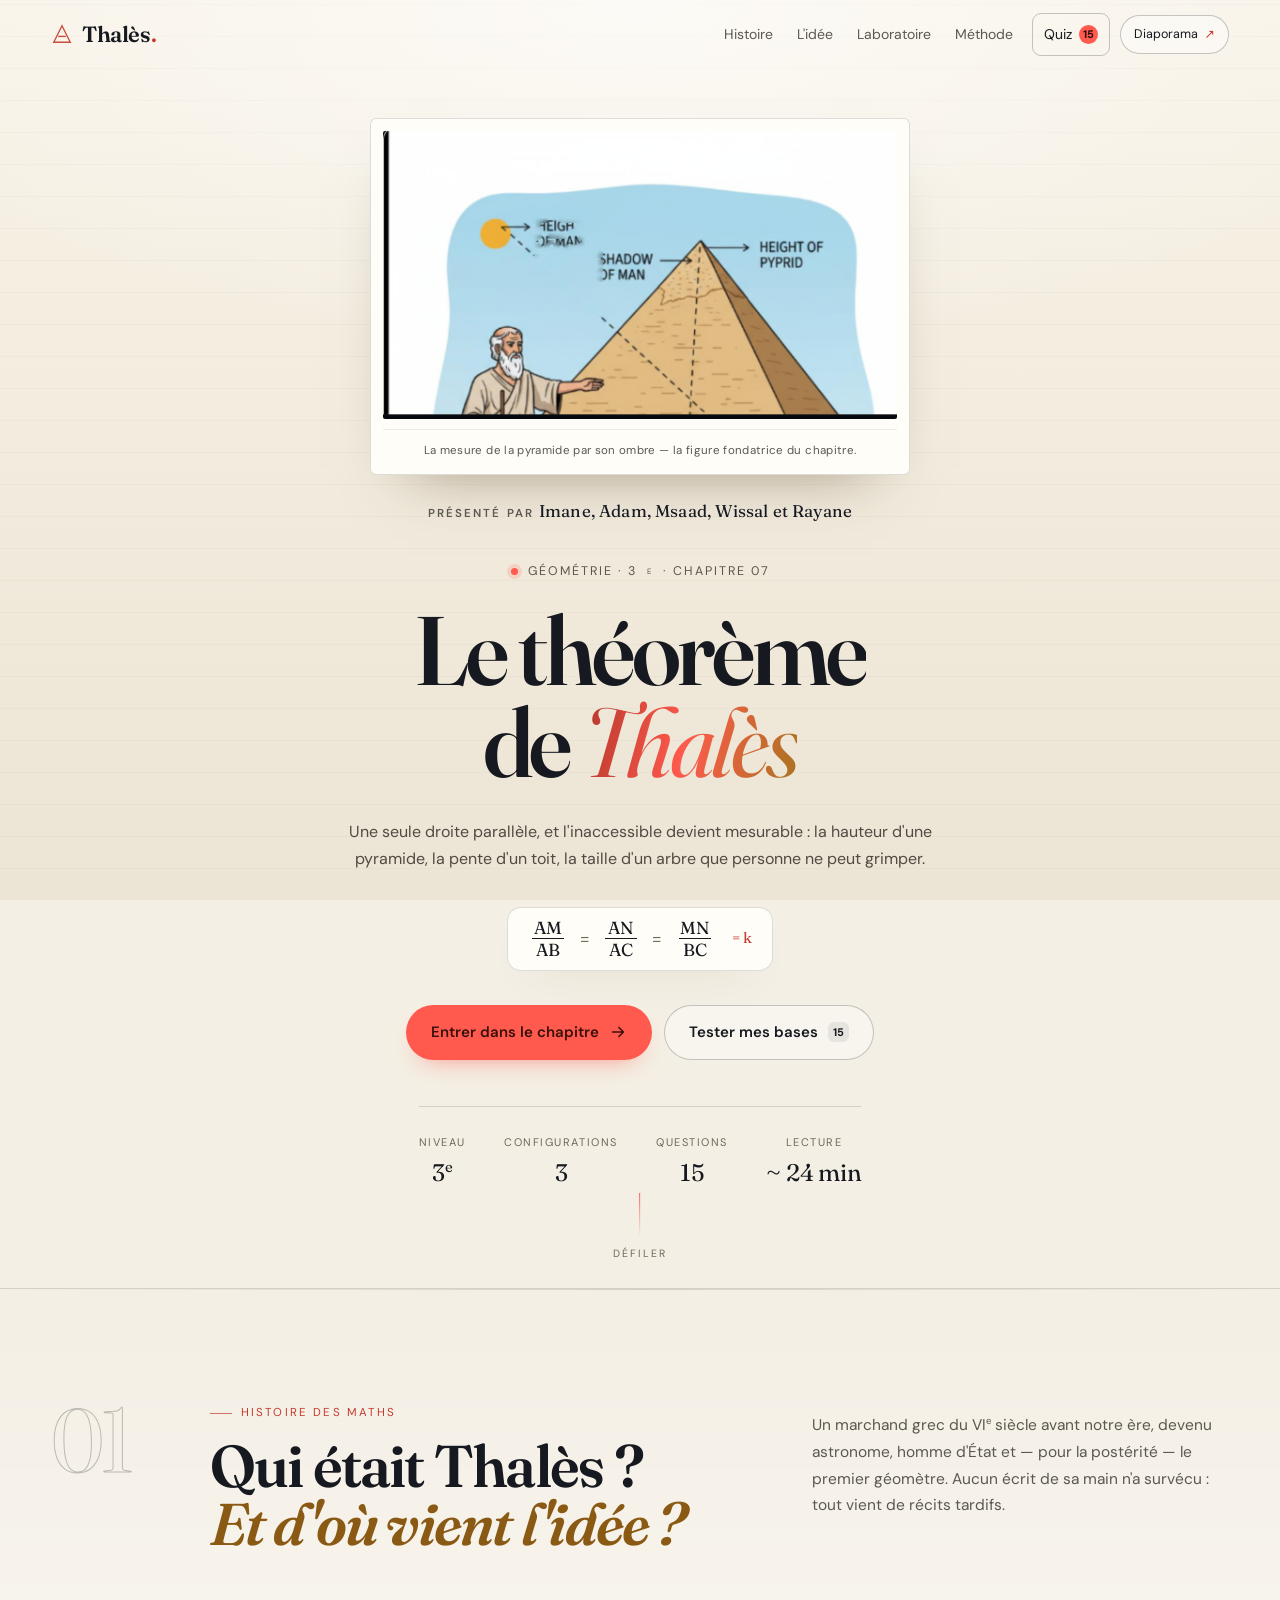
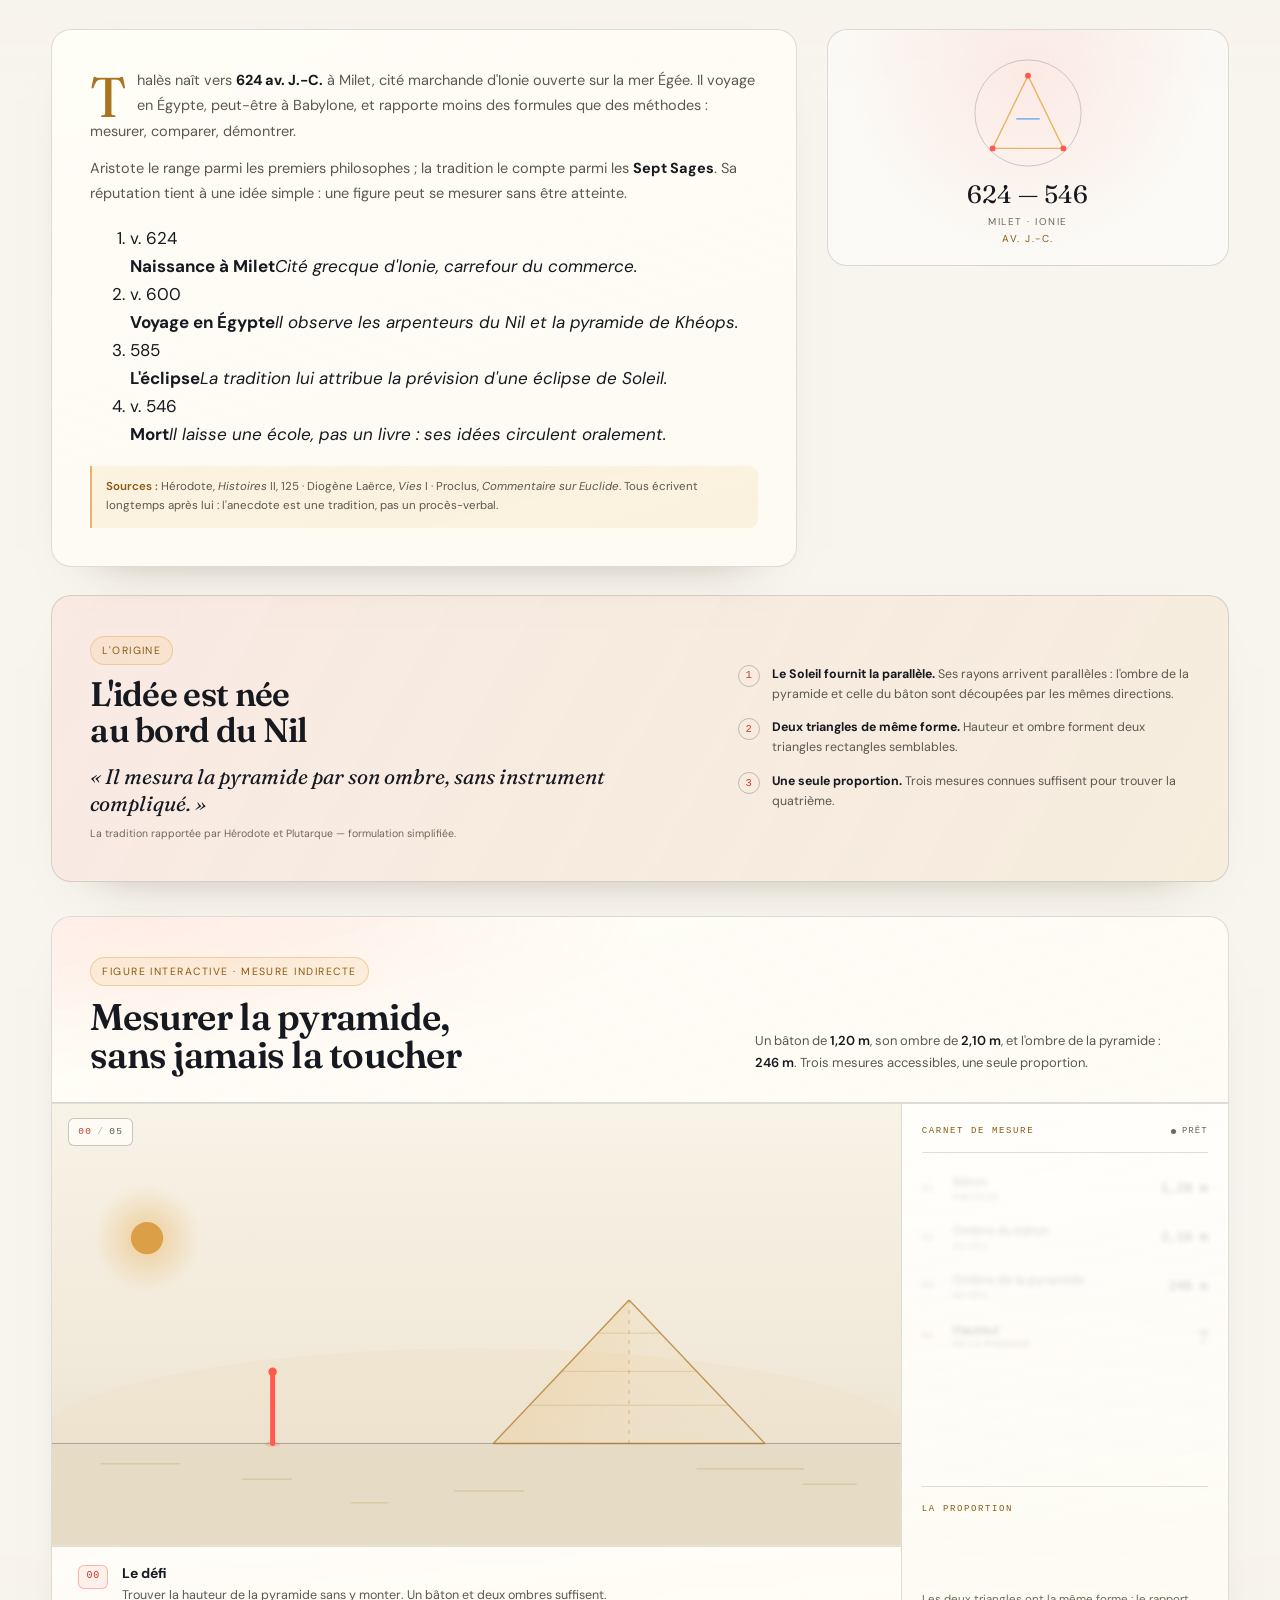
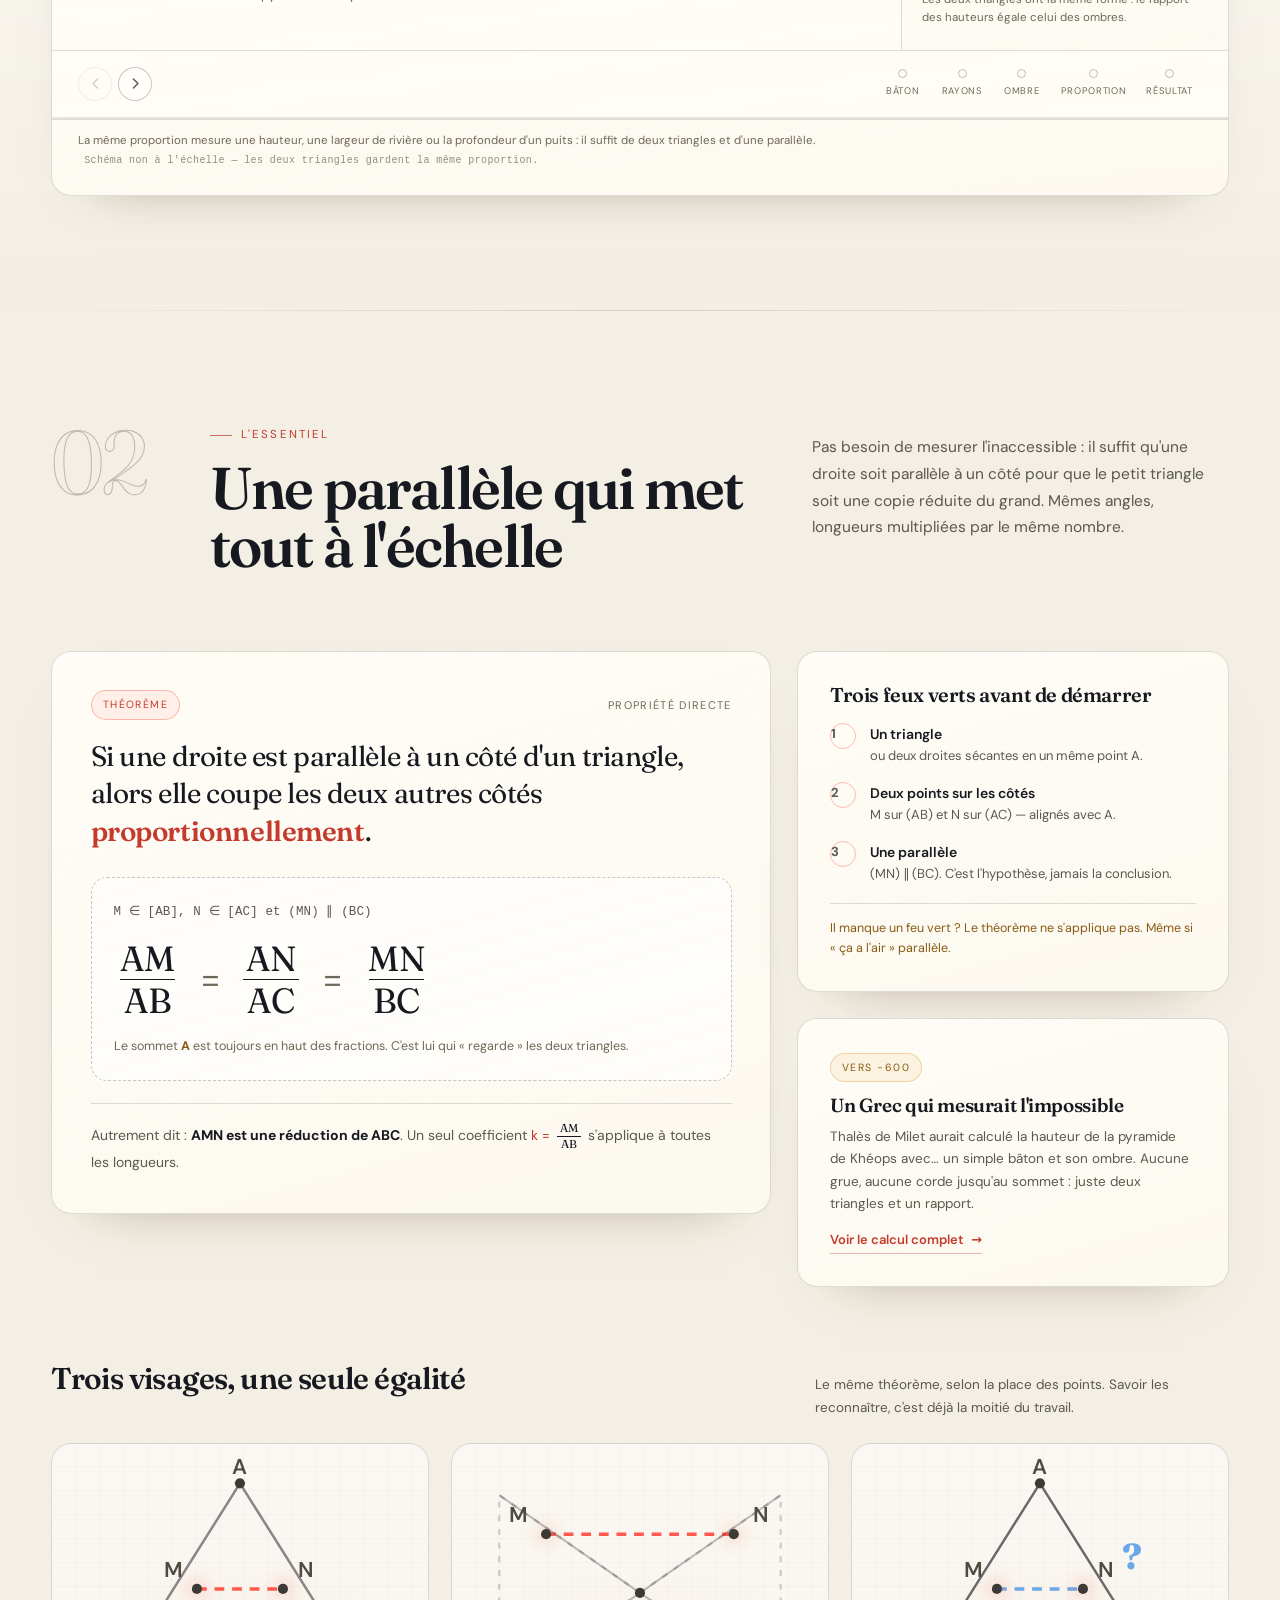
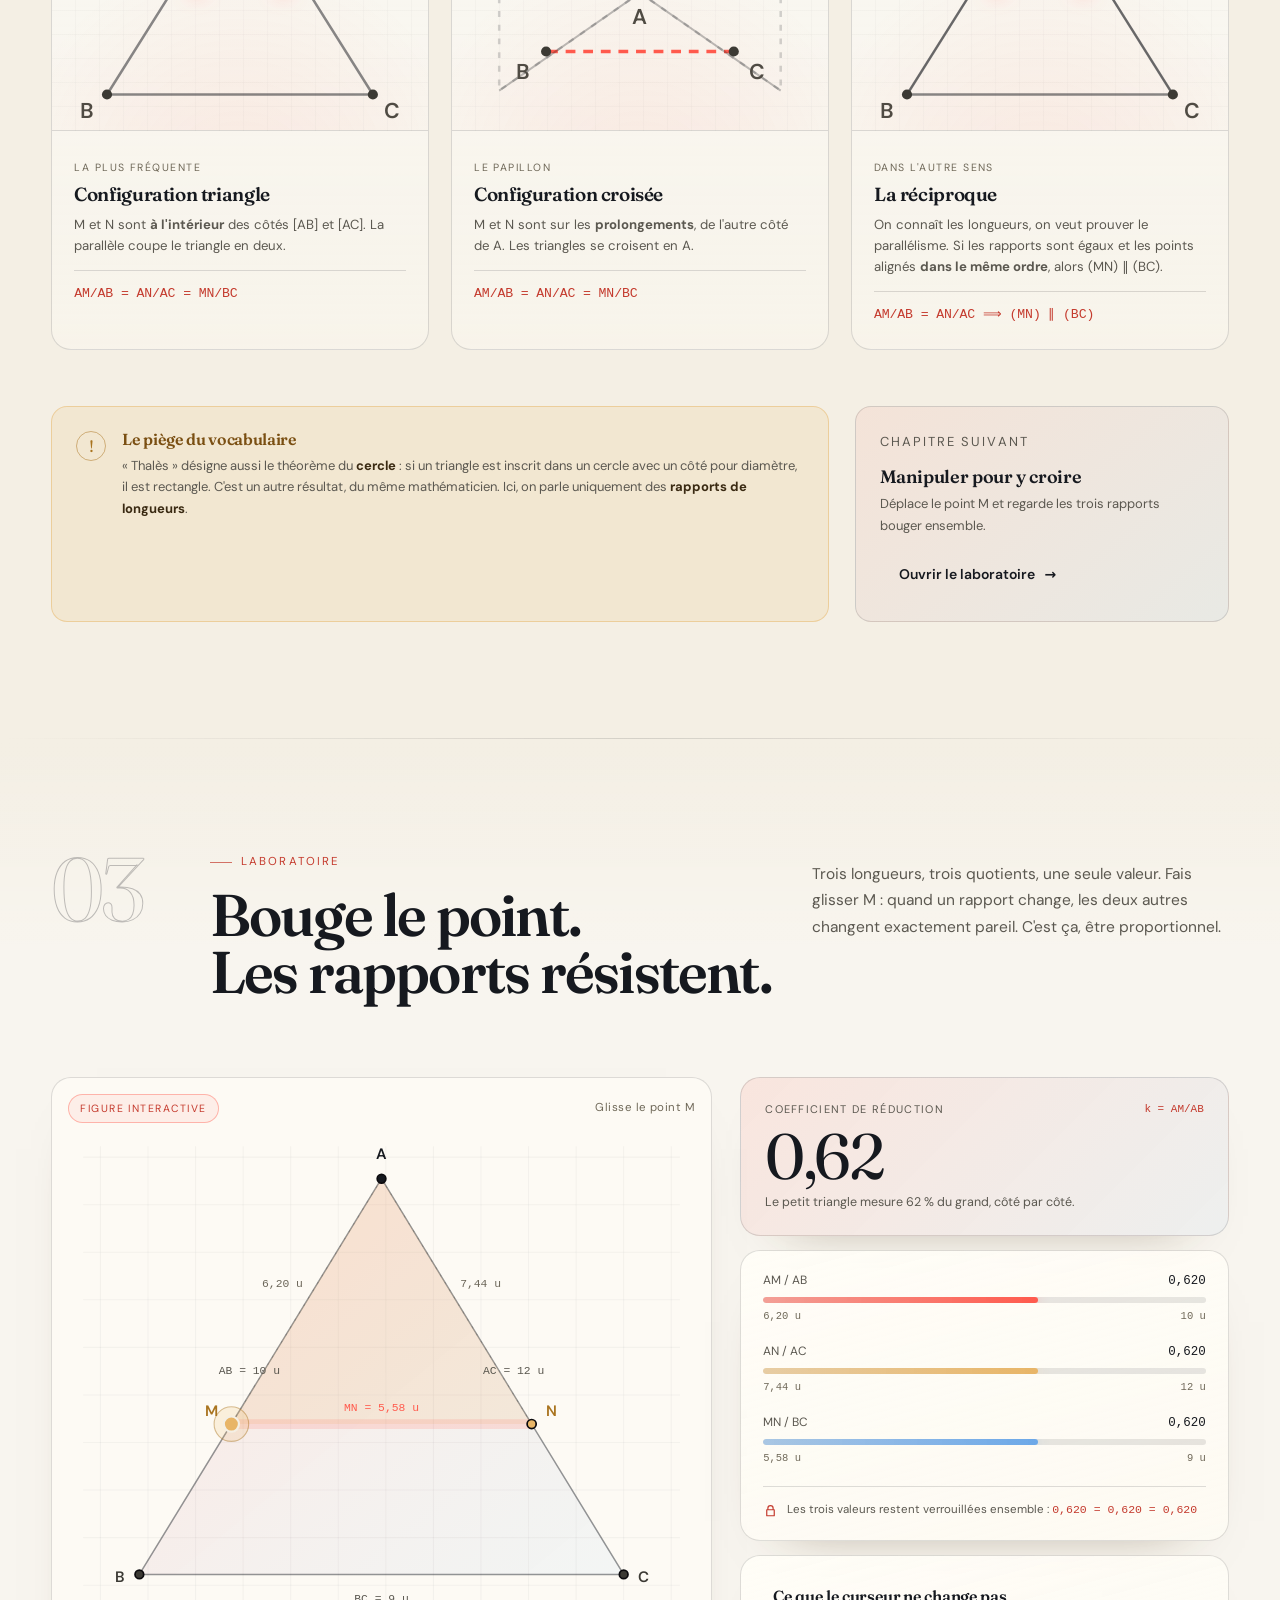
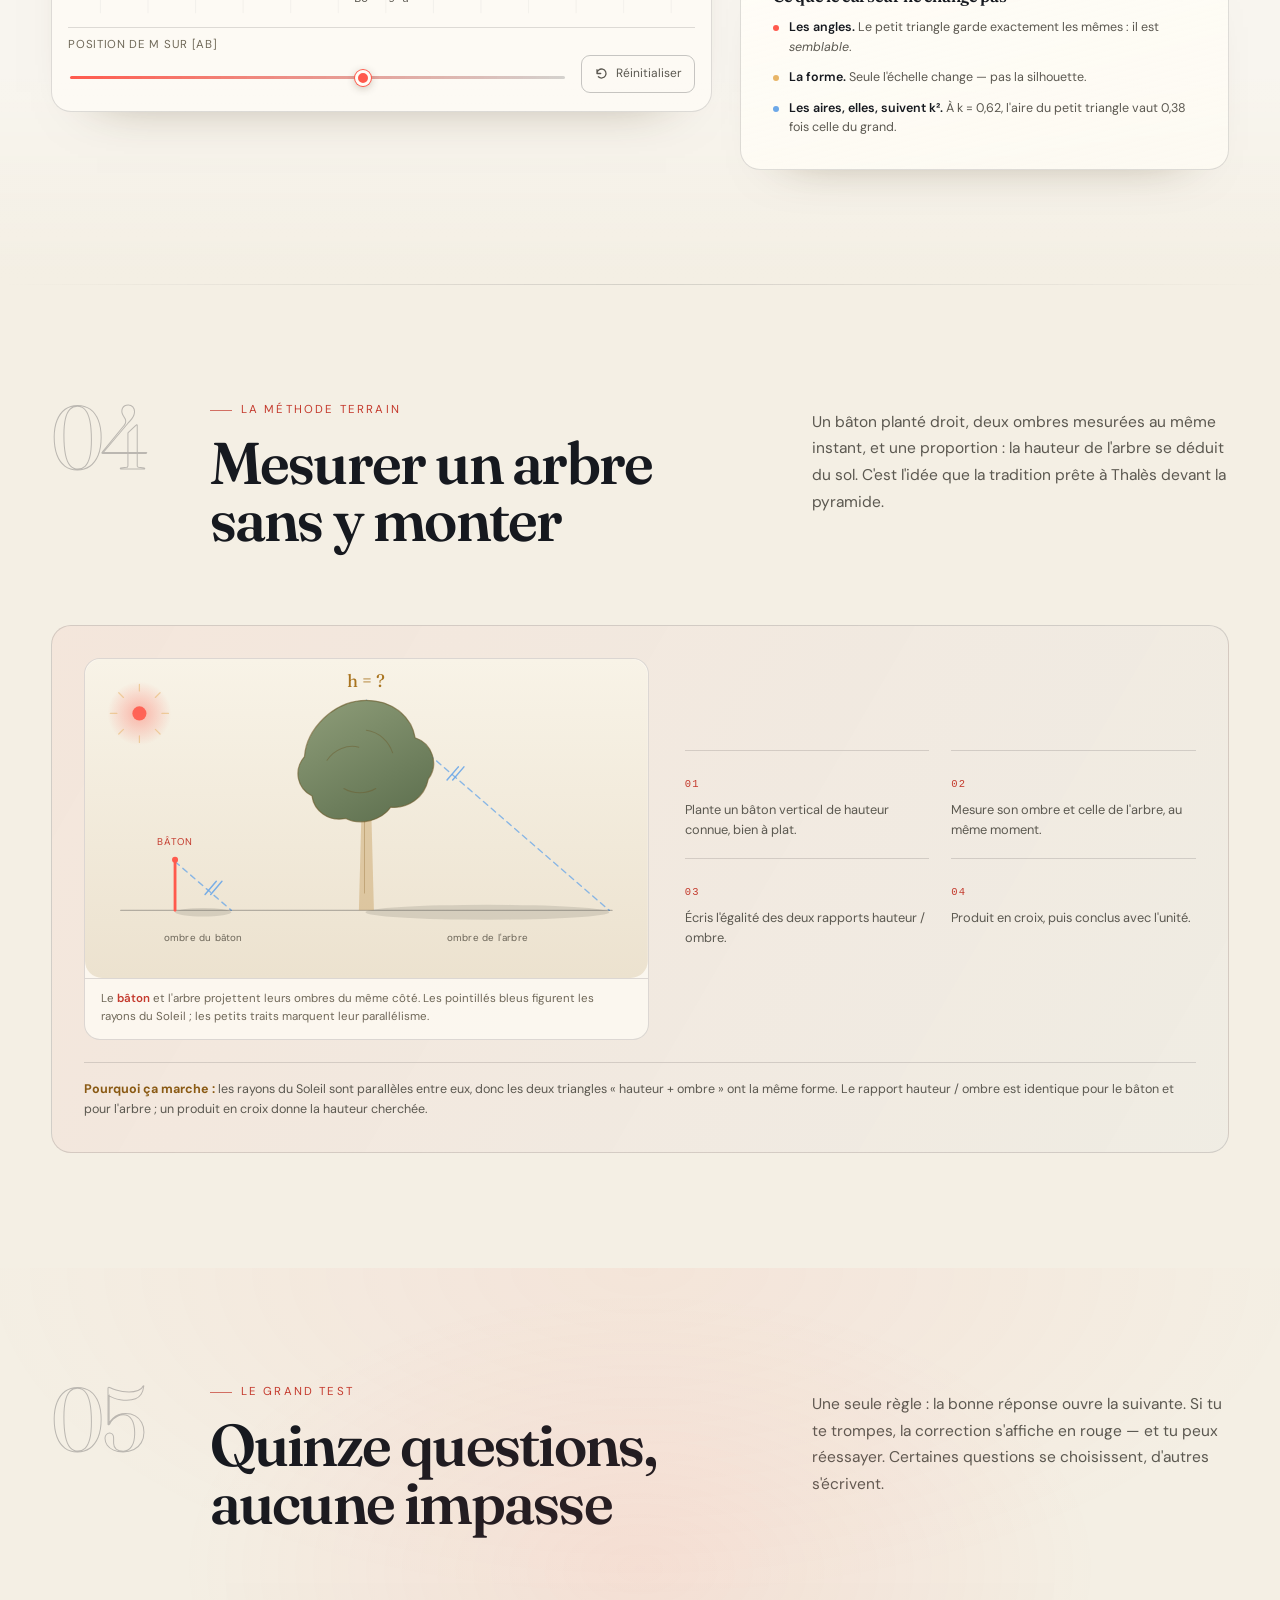
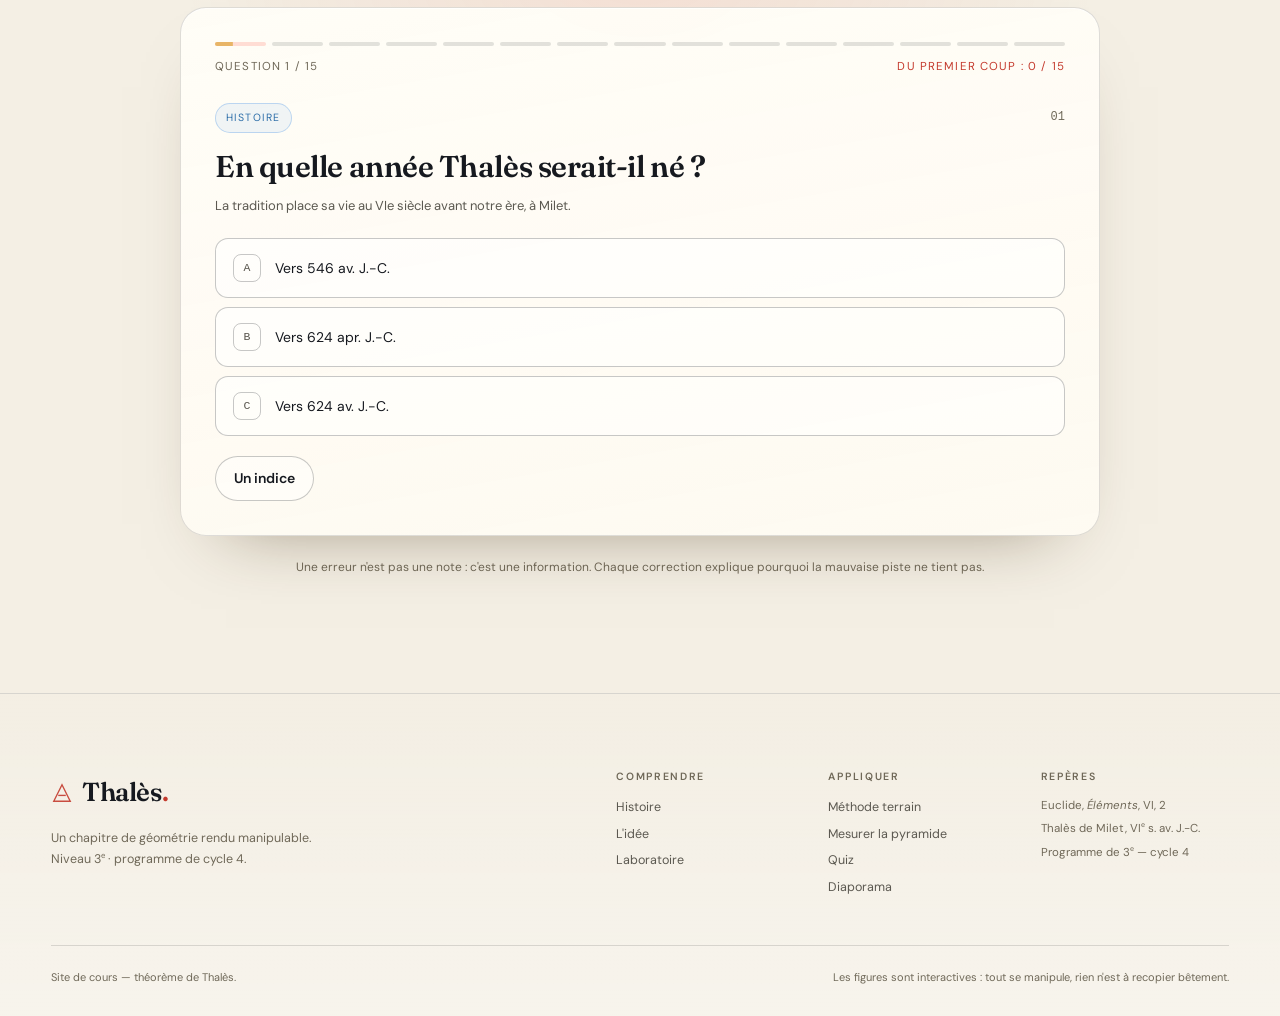
==== commit b9bf9568: "Hero : photo entiere en tete et presentation de l'equipe" ====
--- a/index.html
+++ b/index.html
@@ -46,6 +46,16 @@
   <!-- ================= HERO ================= -->
   <section class="hero" id="haut">
     <div class="hero-inner">
+      <figure class="hero-photo">
+        <img src="assets/img/hero-pyramide.png" alt="Thalès devant la pyramide : un bâton planté droit, son ombre et celle du monument permettent de calculer la hauteur de la pyramide." width="547" height="307" fetchpriority="high">
+        <figcaption>La mesure de la pyramide par son ombre — la figure fondatrice du chapitre.</figcaption>
+      </figure>
+
+      <p class="hero-presentation">
+        <span class="hero-presentation-label">Présenté par</span>
+        <span class="hero-presentation-names">Imane, Adam, Msaad, Wissal et Rayane</span>
+      </p>
+
       <div class="hero-copy">
         <p class="eyebrow">
           <span class="eyebrow-dot"></span> Géométrie · 3<sup>e</sup> · Chapitre 07
@@ -61,6 +71,15 @@
           la hauteur d'une pyramide, la pente d'un toit, la taille d'un arbre
           que personne ne peut grimper.
         </p>
+
+        <div class="hero-equation" aria-hidden="true">
+          <span class="fraction"><span class="fnum">AM</span><span class="fden">AB</span></span>
+          <span class="eq">=</span>
+          <span class="fraction"><span class="fnum">AN</span><span class="fden">AC</span></span>
+          <span class="eq">=</span>
+          <span class="fraction"><span class="fnum">MN</span><span class="fden">BC</span></span>
+          <span class="eq-tag">= k</span>
+        </div>
 
         <div class="hero-actions">
           <a class="btn btn--primary" href="#histoire">
@@ -79,21 +98,6 @@
           <div><dt>Questions</dt><dd>15</dd></div>
           <div><dt>Lecture</dt><dd>~ 24 min</dd></div>
         </dl>
-      </div>
-
-      <div class="hero-visual">
-        <figure class="hero-photo">
-          <img src="assets/img/hero-pyramide.png" alt="Thalès devant la pyramide : un bâton planté droit, son ombre et celle du monument permettent de calculer la hauteur de la pyramide." width="534" height="266" fetchpriority="high">
-          <figcaption>La mesure de la pyramide par son ombre — la figure fondatrice du chapitre.</figcaption>
-        </figure>
-        <div class="hero-equation" aria-hidden="true">
-          <span class="fraction"><span class="fnum">AM</span><span class="fden">AB</span></span>
-          <span class="eq">=</span>
-          <span class="fraction"><span class="fnum">AN</span><span class="fden">AC</span></span>
-          <span class="eq">=</span>
-          <span class="fraction"><span class="fnum">MN</span><span class="fden">BC</span></span>
-          <span class="eq-tag">= k</span>
-        </div>
       </div>
     </div>
 
--- a/assets/css/style.css
+++ b/assets/css/style.css
@@ -218,7 +218,6 @@
 .hero-stats dt{font-size:11px;letter-spacing:.14em;text-transform:uppercase;color:var(--muted-2)}
 .hero-stats dd{margin:0;font-family:var(--serif);font-size:24px;letter-spacing:-.01em}
 
-.hero-visual{position:relative;display:flex;flex-direction:column;align-items:center;gap:18px}
 .figure-frame{
   position:relative;width:100%;max-width:520px;border:1px solid var(--line);
   border-radius:24px;background:linear-gradient(165deg,rgba(24,19,25,.9),rgba(14,12,17,.72));
@@ -897,7 +896,6 @@
 /* ---------- responsive ---------- */
 @media (max-width:1080px){
   .hero-inner{grid-template-columns:1fr;gap:48px}
-  .hero-visual{order:2;max-width:520px;margin:0 auto;width:100%}
   .hero{padding-top:110px}
   .hero-stats{margin-bottom:10px}
   .section-head{grid-template-columns:88px 1fr}
@@ -1450,7 +1448,6 @@
 .hero-lede{color:#4f4b43}
 .hero-stats{border-top-color:var(--line)}
 .hero-stats dt{color:var(--muted-2)}
-.hero-visual{gap:22px}
 .hero-photo{
   margin:0;width:100%;max-width:560px;padding:12px 12px 0;
   background:#fffdf7;border:1px solid rgba(22,25,31,.14);border-radius:6px;
@@ -1694,3 +1691,29 @@
   .hero-photo{padding:9px 9px 0}
   .hero-photo figcaption{font-size:10.5px;padding:10px 2px 12px}
 }
+
+/* ---------- hero : la photo entière, en tête ---------- */
+.hero-inner{
+  grid-template-columns:1fr;justify-items:center;text-align:center;gap:0;max-width:1080px;
+}
+.hero-presentation{
+  display:flex;flex-wrap:wrap;align-items:baseline;justify-content:center;gap:.45em;
+  margin:0 0 36px;font-size:11.5px;letter-spacing:.18em;text-transform:uppercase;color:var(--muted);
+}
+.hero-presentation-label{font-weight:600}
+.hero-presentation-names{
+  font-family:var(--serif);font-size:17px;letter-spacing:.01em;text-transform:none;color:var(--ink);
+}
+.hero-photo{width:50%;max-width:560px;min-width:280px;margin:0 0 22px}
+.hero-copy{width:100%;display:flex;flex-direction:column;align-items:center}
+.hero-copy .eyebrow{justify-content:center}
+.hero-lede{max-width:58ch;margin-left:auto;margin-right:auto}
+.hero-equation{width:fit-content;margin:0 auto 34px}
+.hero-actions{justify-content:center}
+.hero-stats{justify-content:center;max-width:760px;margin:0 auto}
+
+@media (max-width:860px){
+  .hero-photo{width:100%;max-width:460px;min-width:0}
+  .hero-presentation{font-size:10.5px;letter-spacing:.14em}
+  .hero-presentation-names{font-size:15.5px}
+}
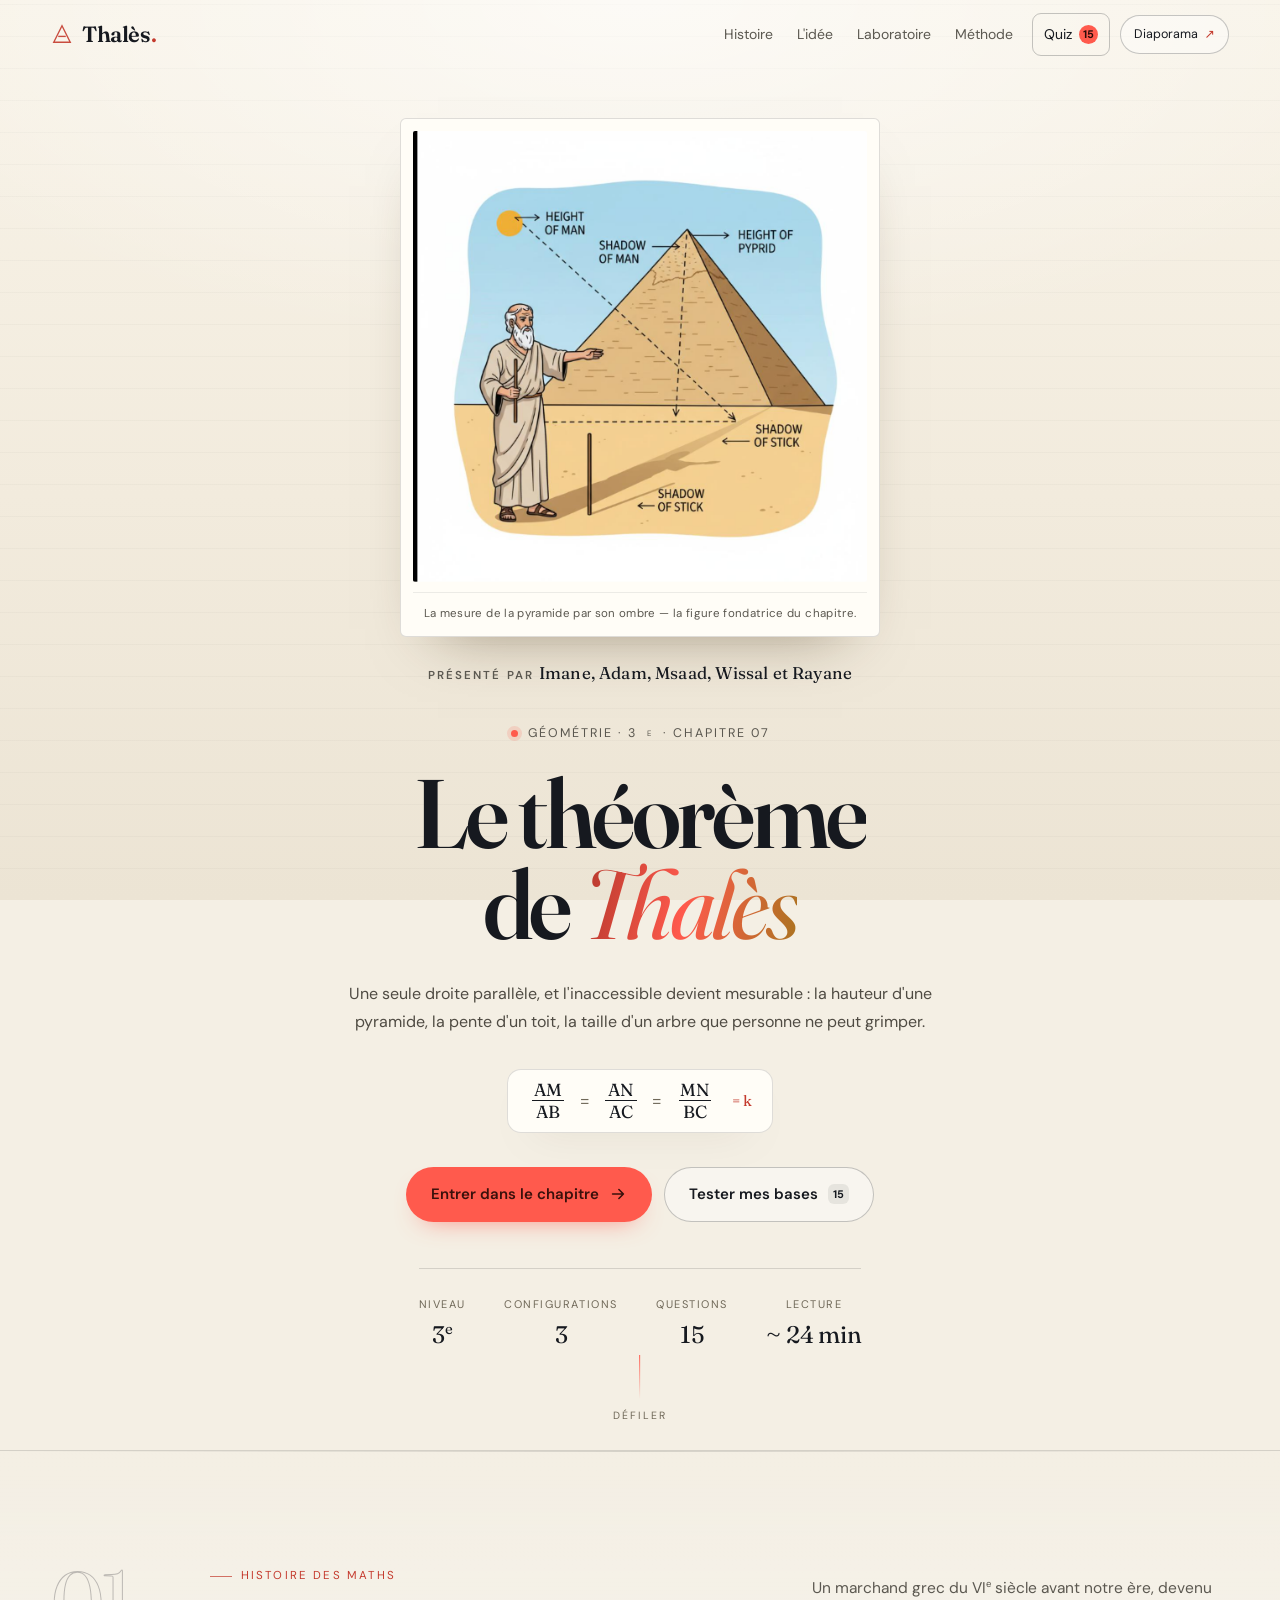
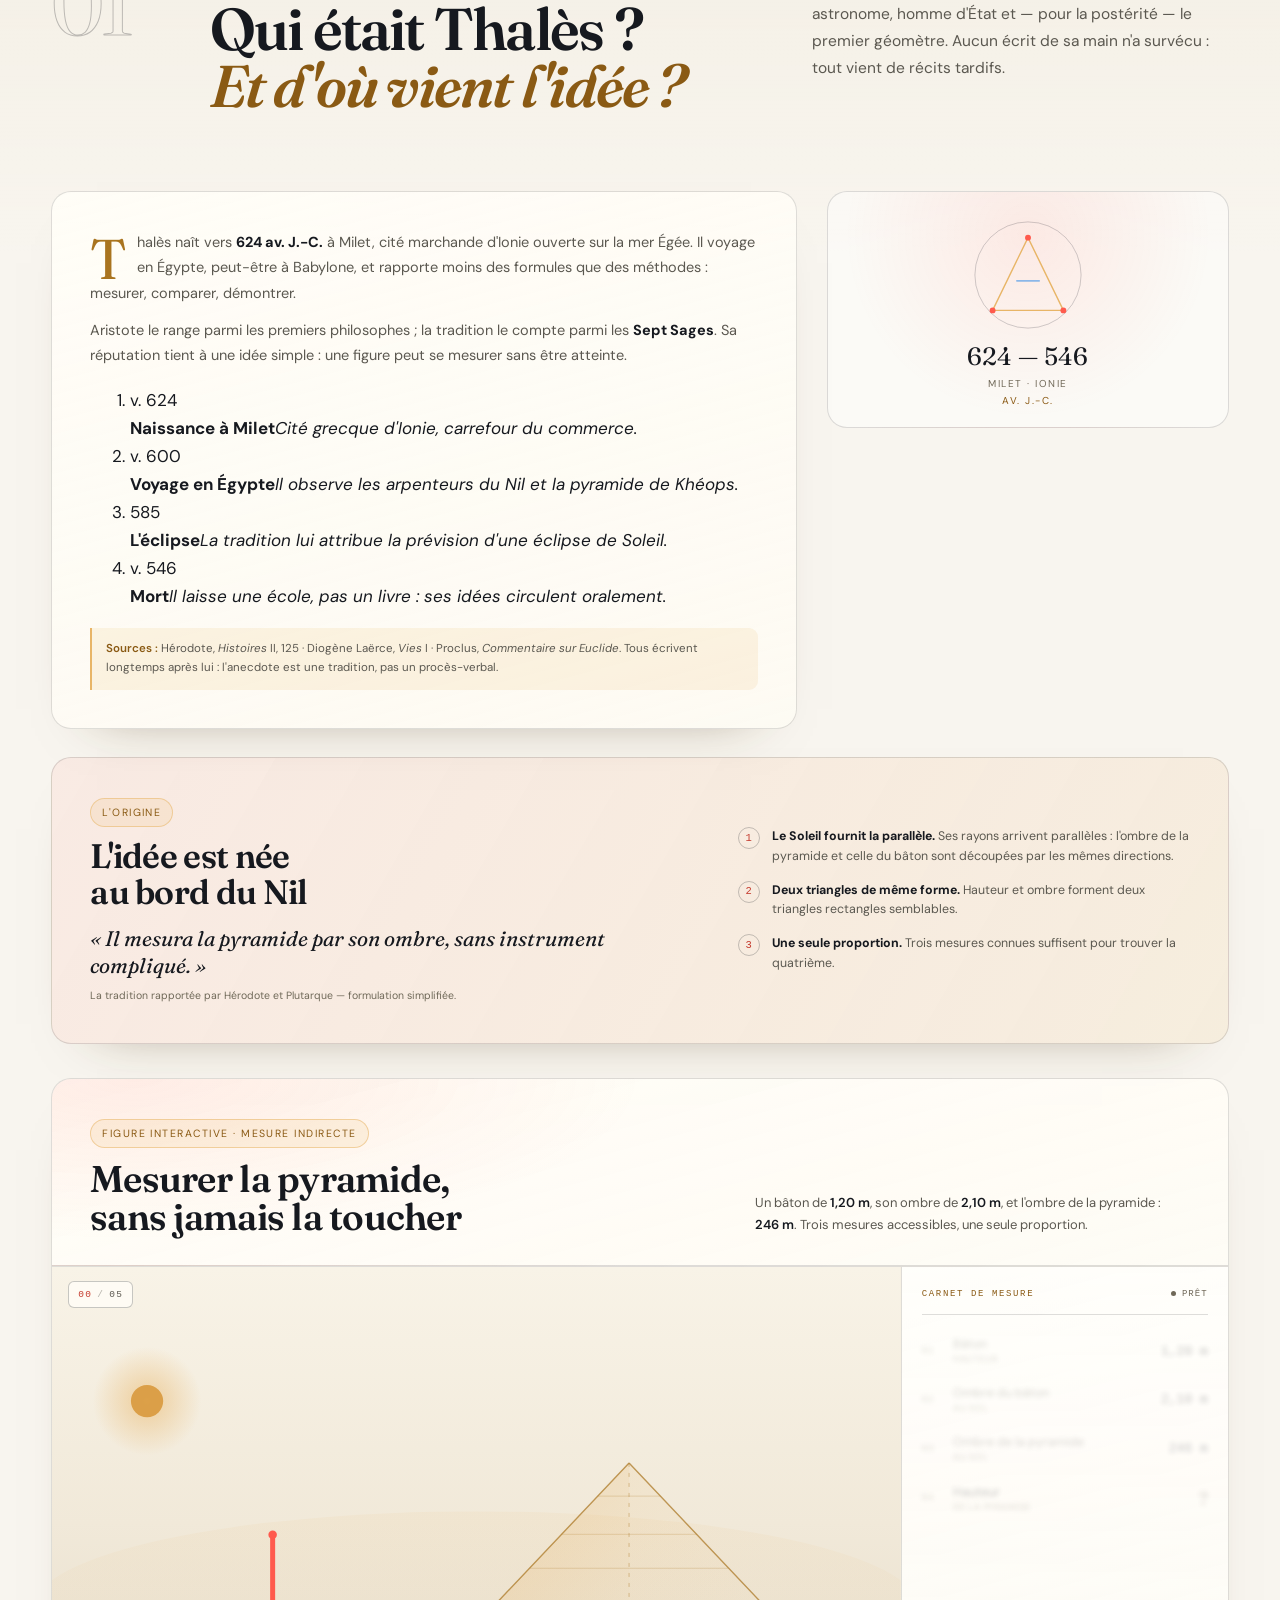
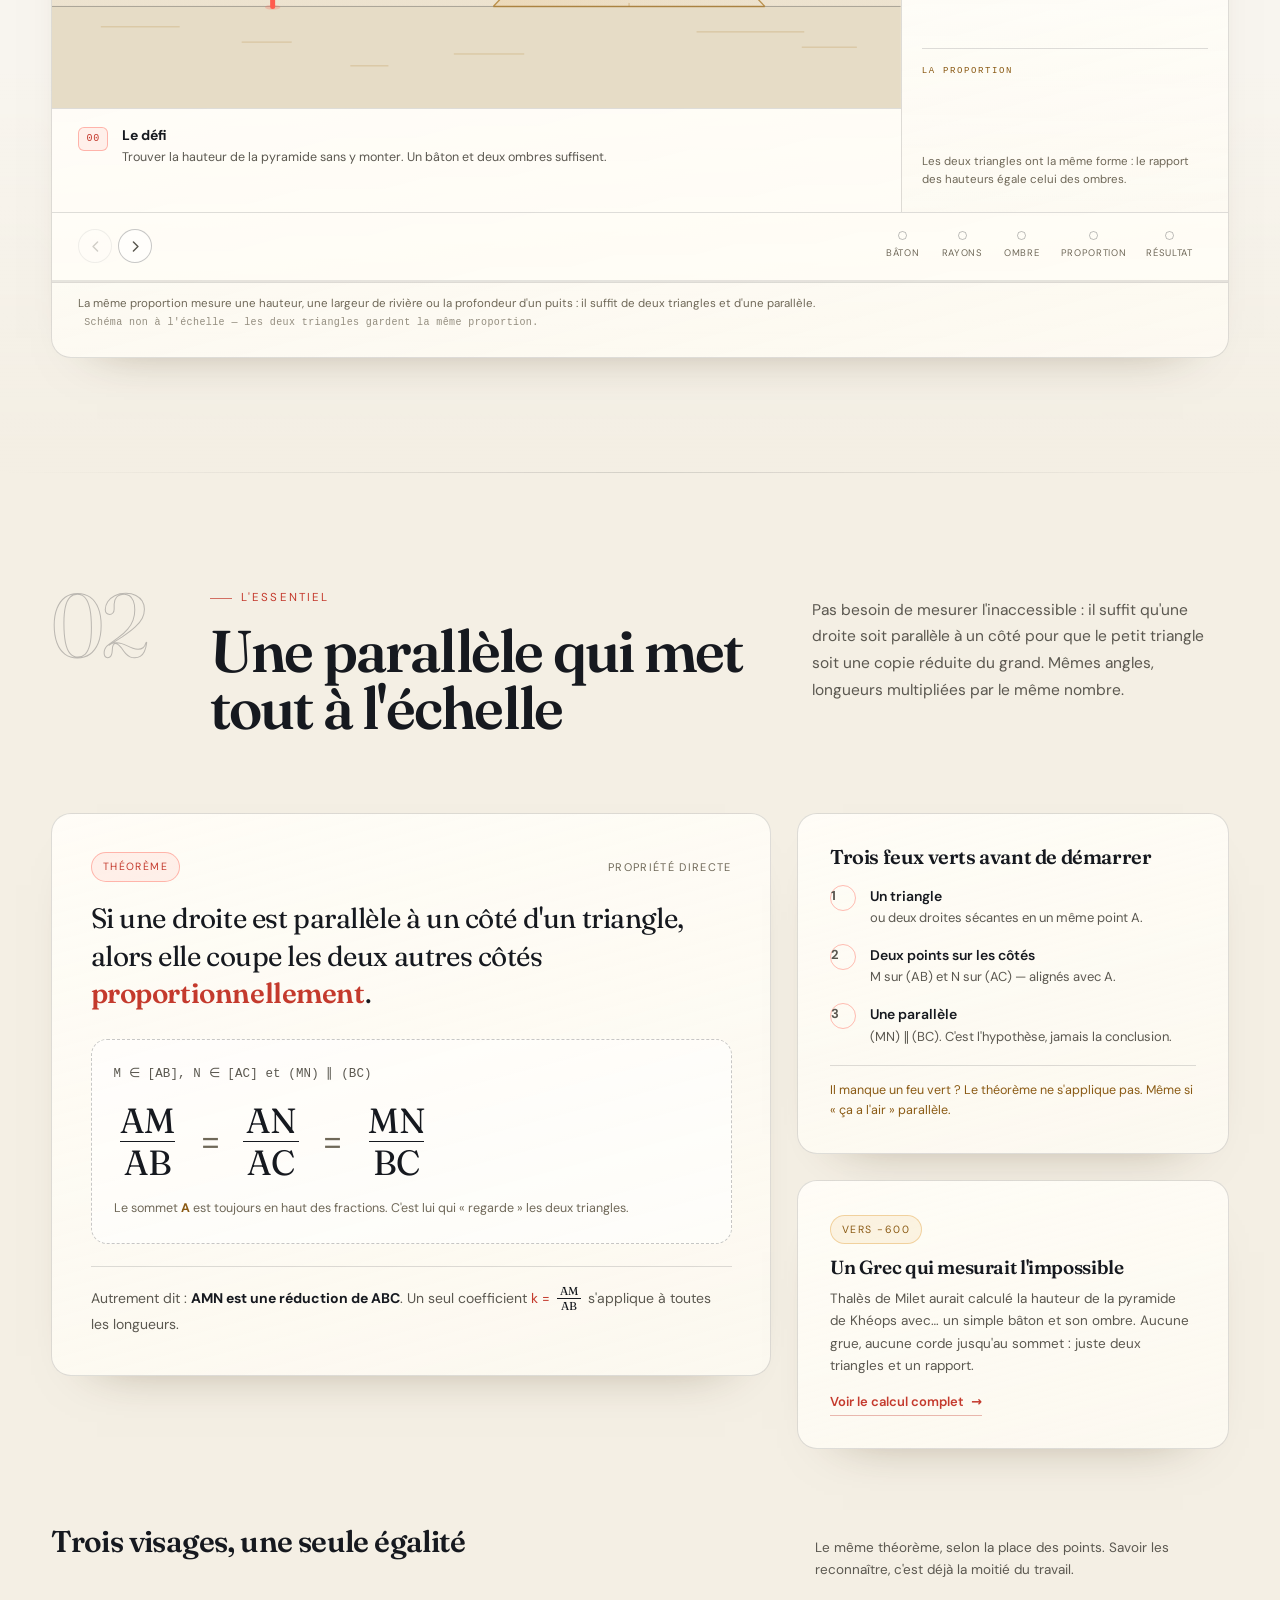
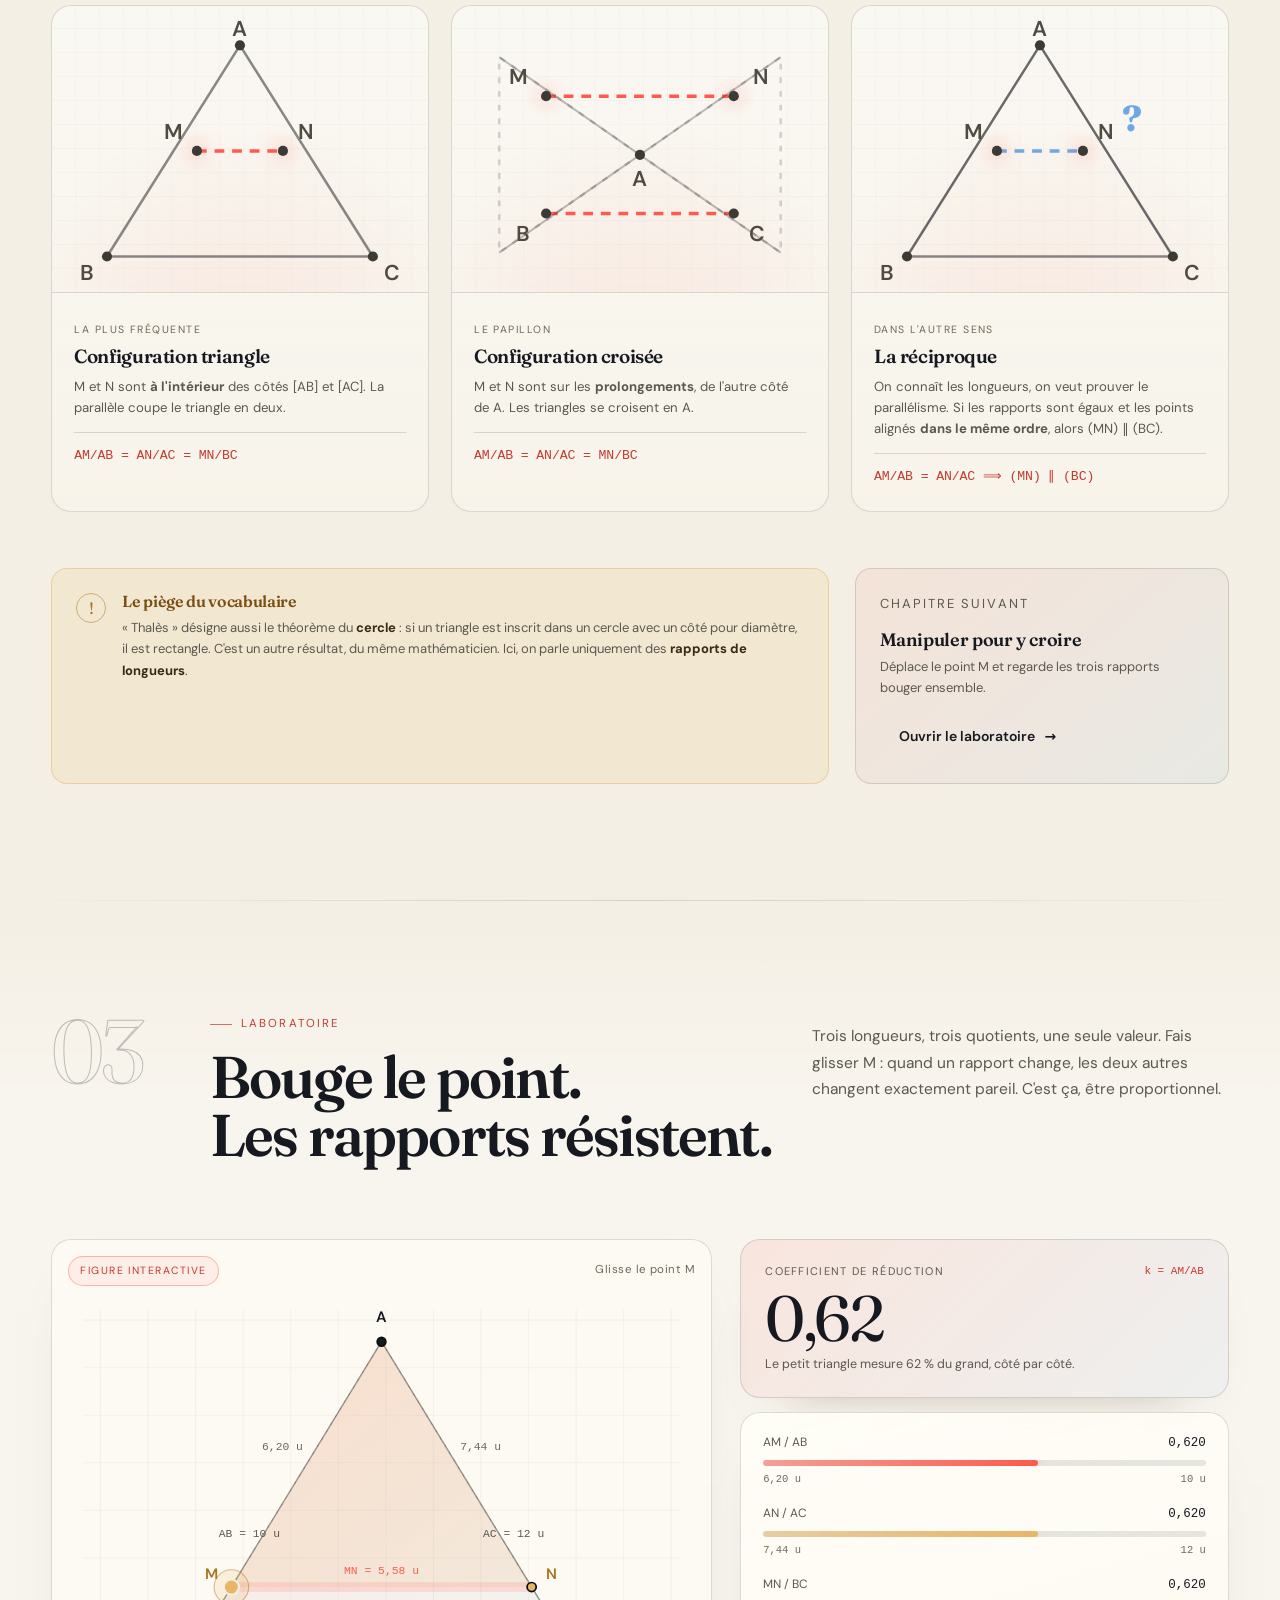
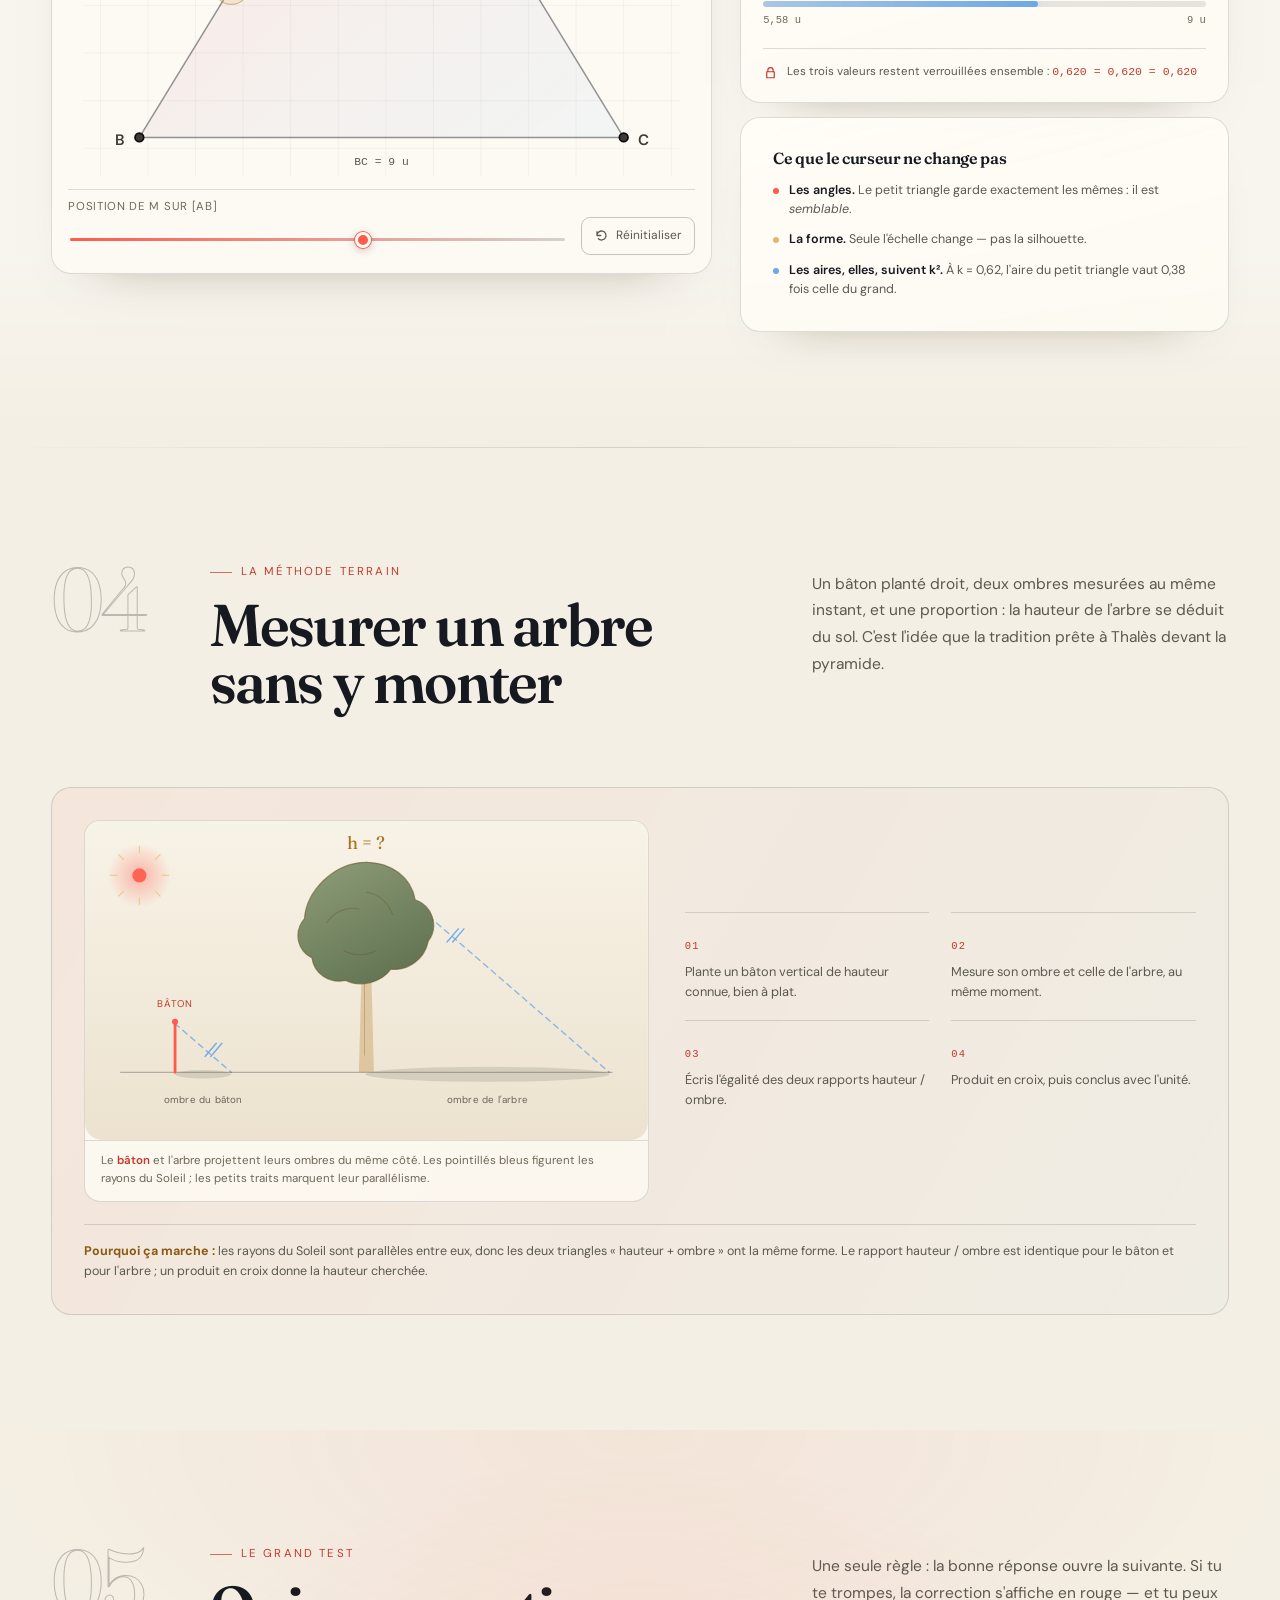
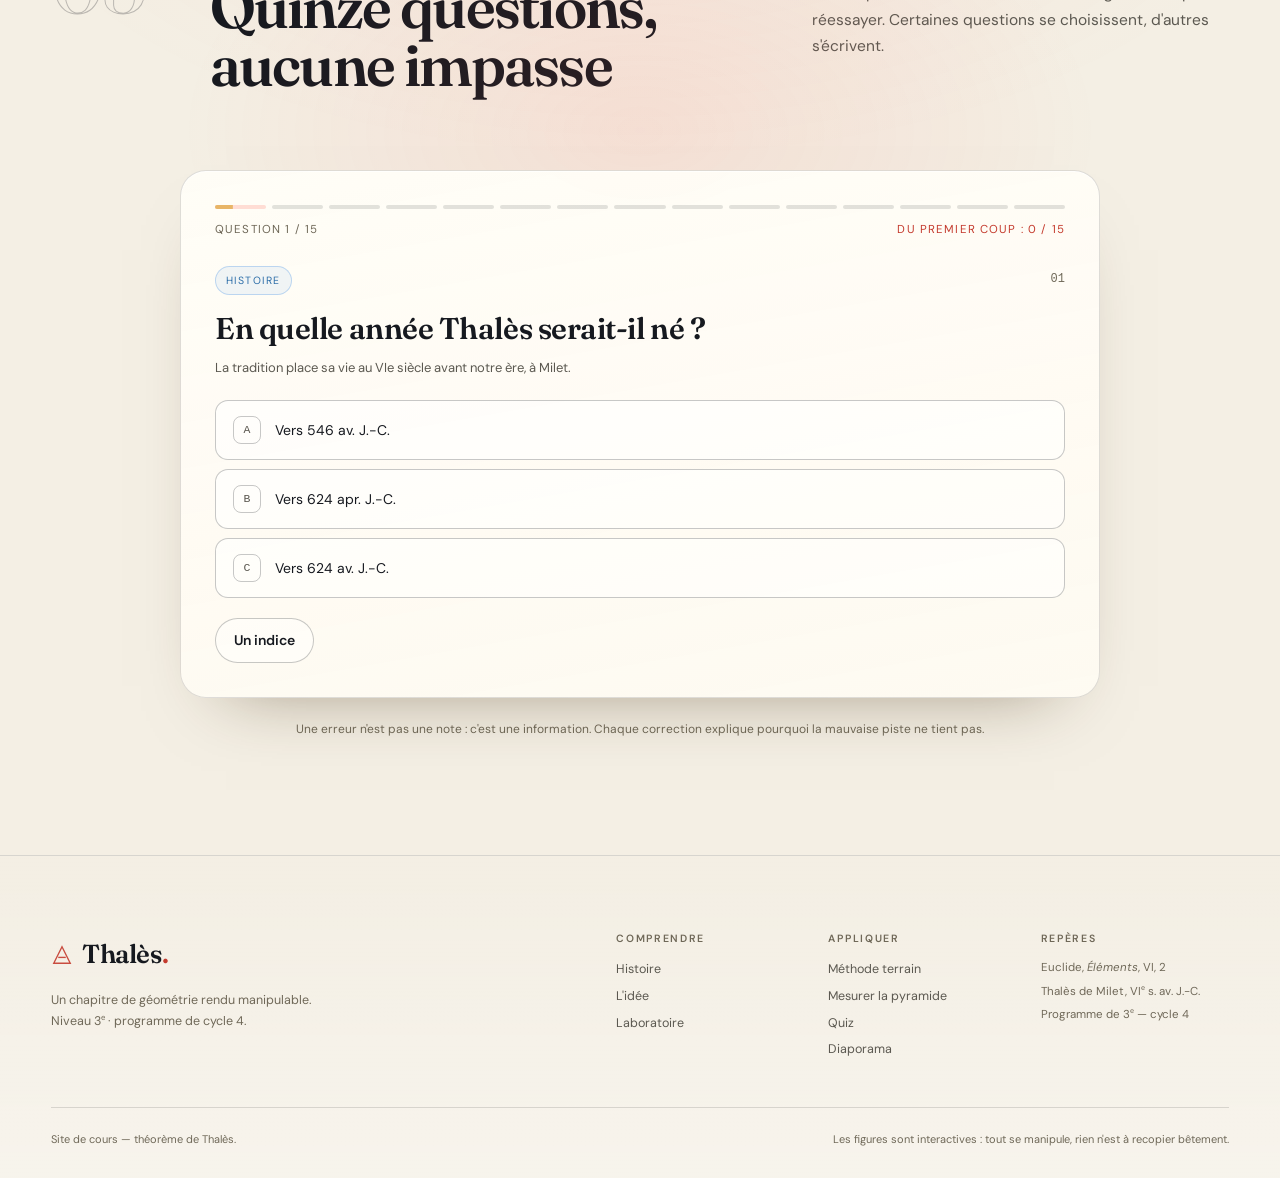
==== commit 0d03f6f1: "Hero : la figure de la pyramide (pyramide-ombres) en tete" ====
--- a/index.html
+++ b/index.html
@@ -47,7 +47,7 @@
   <section class="hero" id="haut">
     <div class="hero-inner">
       <figure class="hero-photo">
-        <img src="assets/img/hero-pyramide.png" alt="Thalès devant la pyramide : un bâton planté droit, son ombre et celle du monument permettent de calculer la hauteur de la pyramide." width="547" height="307" fetchpriority="high">
+        <img src="assets/img/pyramide-ombres.png" alt="Thalès debout près de la pyramide : son bâton, l'ombre du bâton et celle du monument, sous des rayons de soleil parallèles." width="541" height="537" fetchpriority="high">
         <figcaption>La mesure de la pyramide par son ombre — la figure fondatrice du chapitre.</figcaption>
       </figure>
 
--- a/assets/css/style.css
+++ b/assets/css/style.css
@@ -1704,7 +1704,7 @@
 .hero-presentation-names{
   font-family:var(--serif);font-size:17px;letter-spacing:.01em;text-transform:none;color:var(--ink);
 }
-.hero-photo{width:50%;max-width:560px;min-width:280px;margin:0 0 22px}
+.hero-photo{width:50%;max-width:480px;min-width:280px;margin:0 0 22px}
 .hero-copy{width:100%;display:flex;flex-direction:column;align-items:center}
 .hero-copy .eyebrow{justify-content:center}
 .hero-lede{max-width:58ch;margin-left:auto;margin-right:auto}
